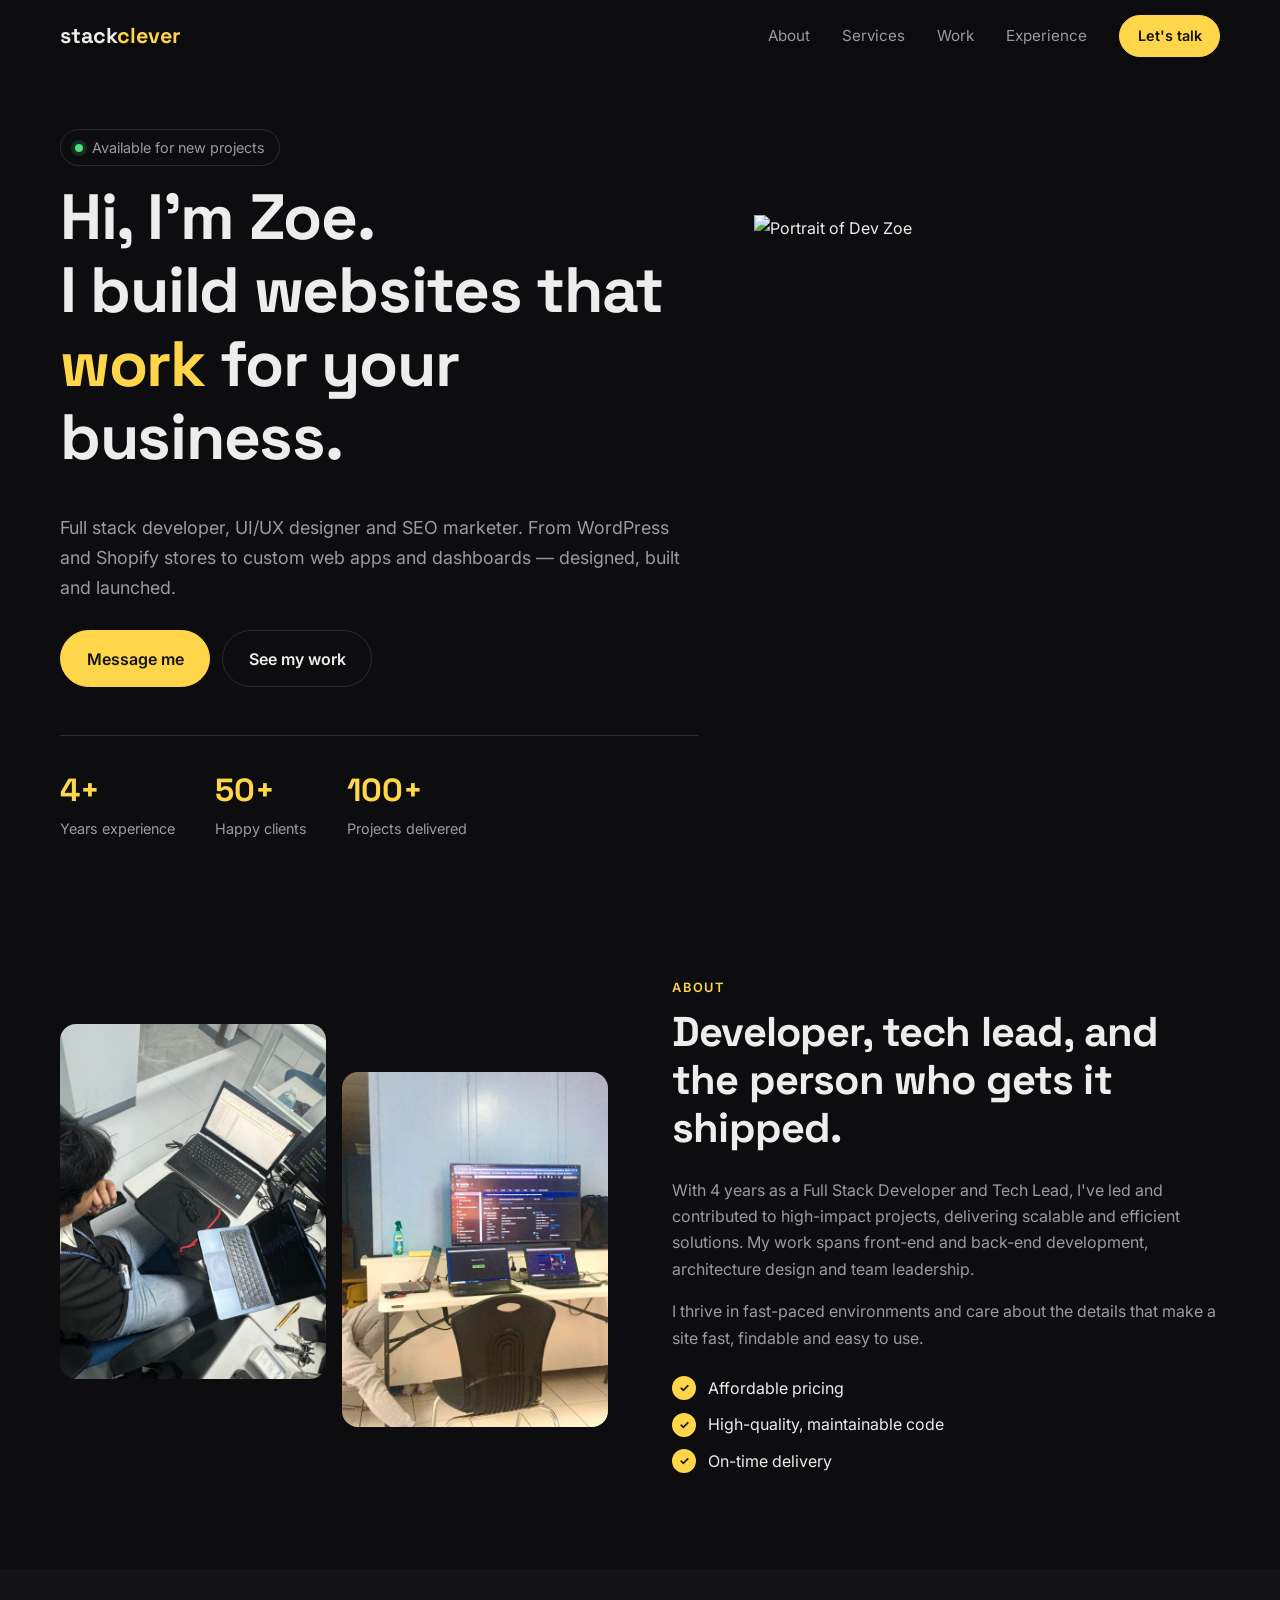
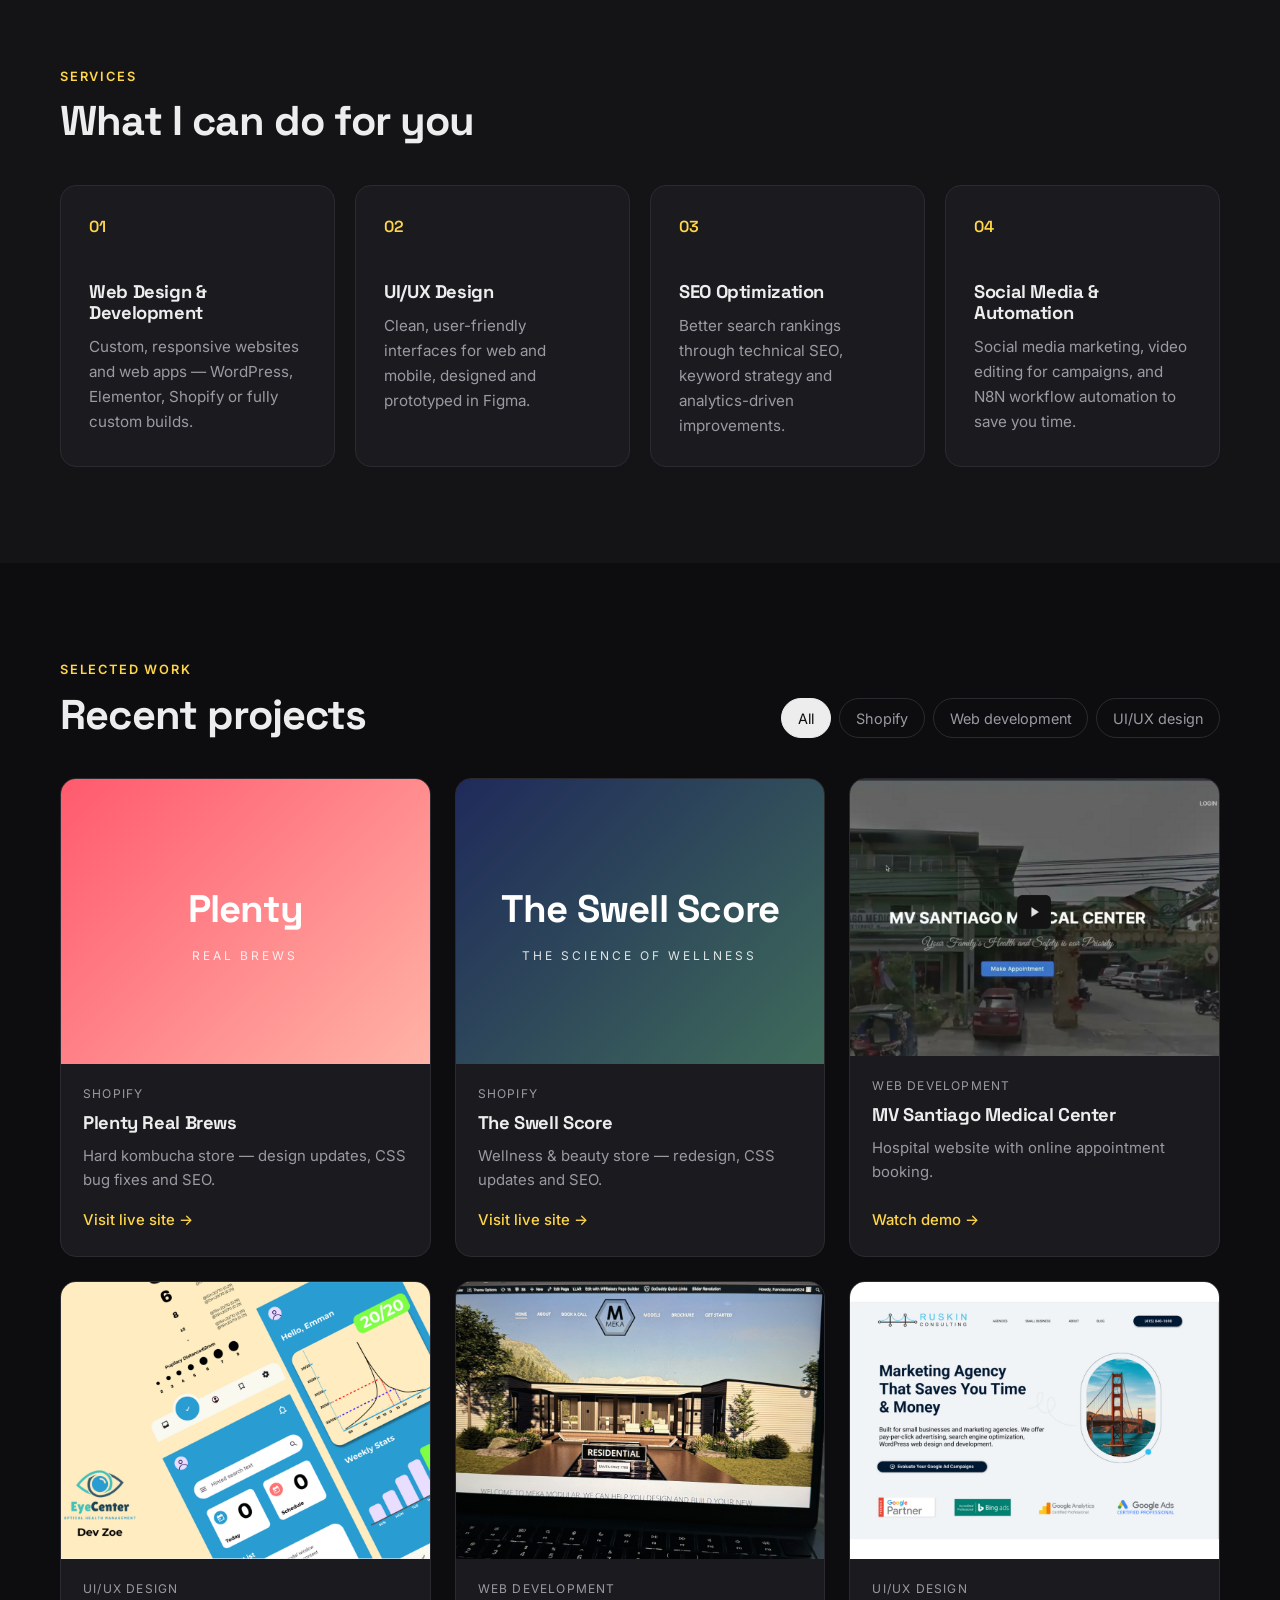
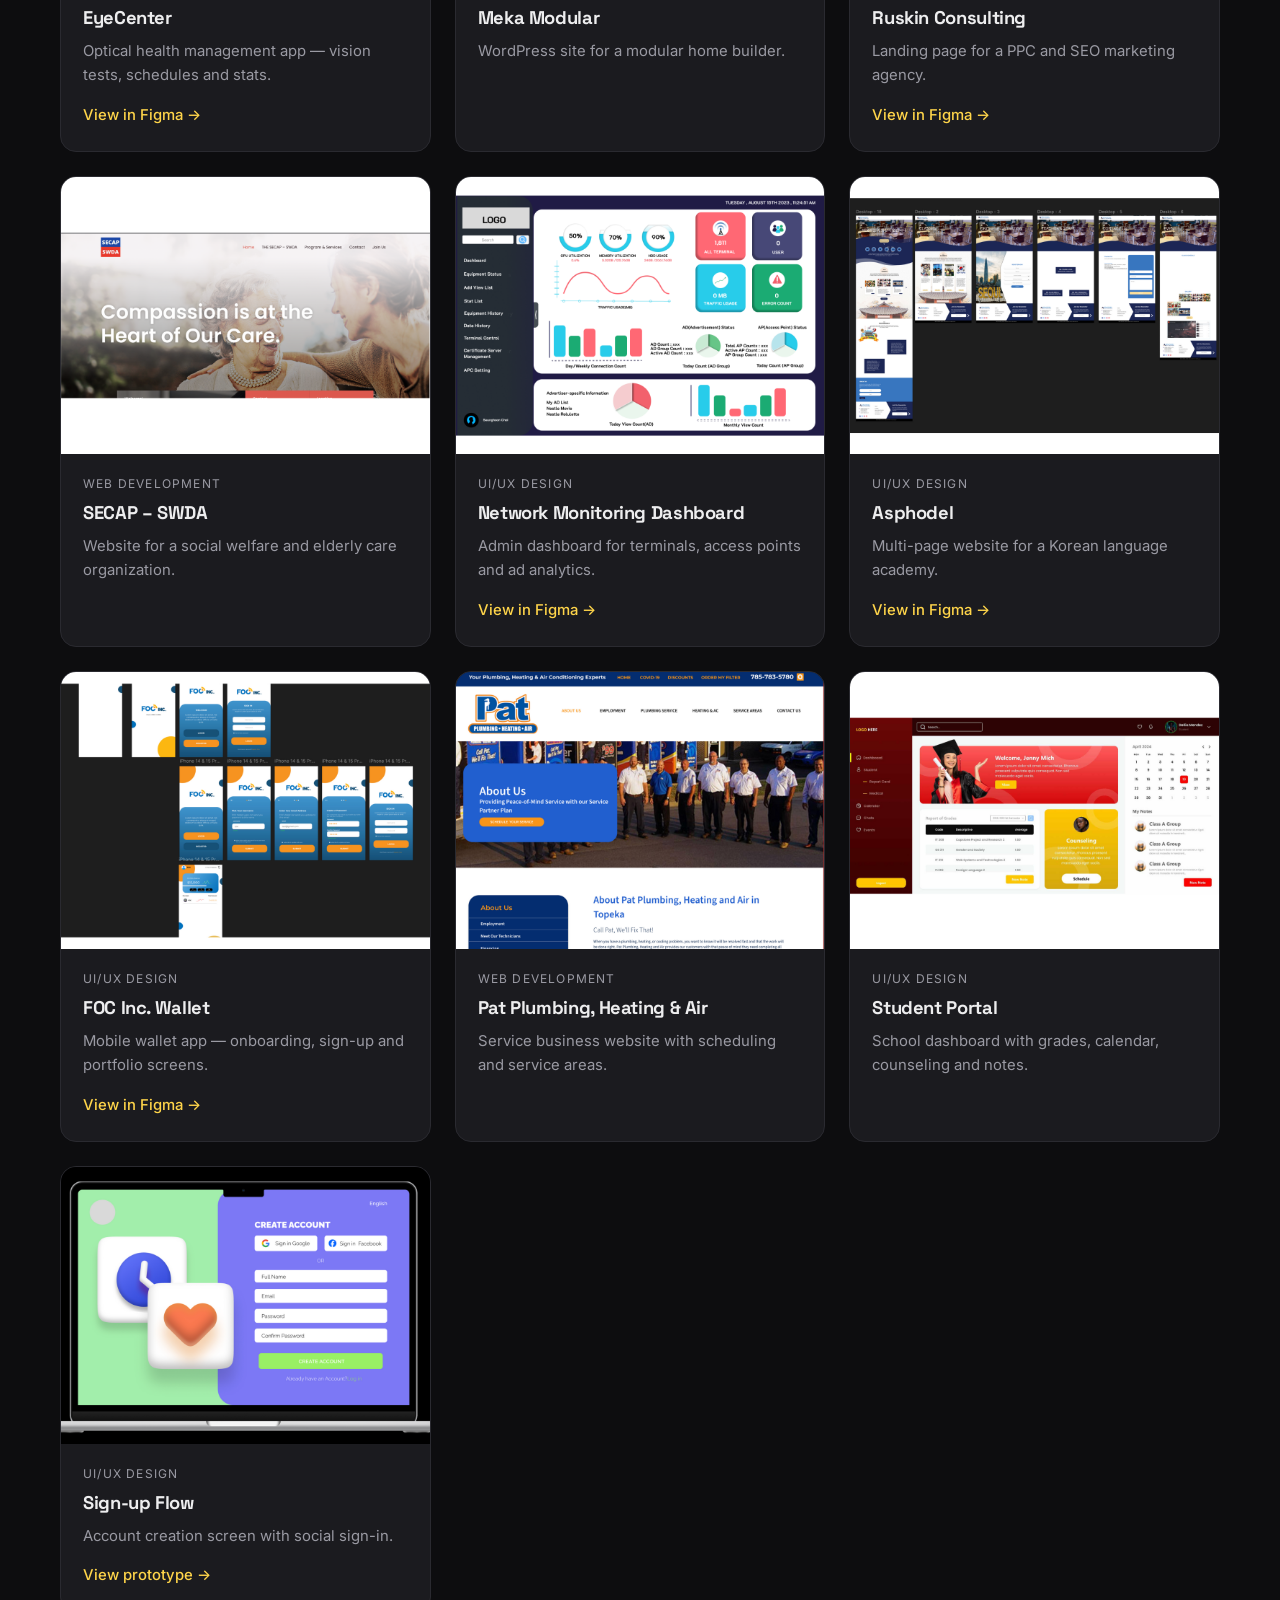
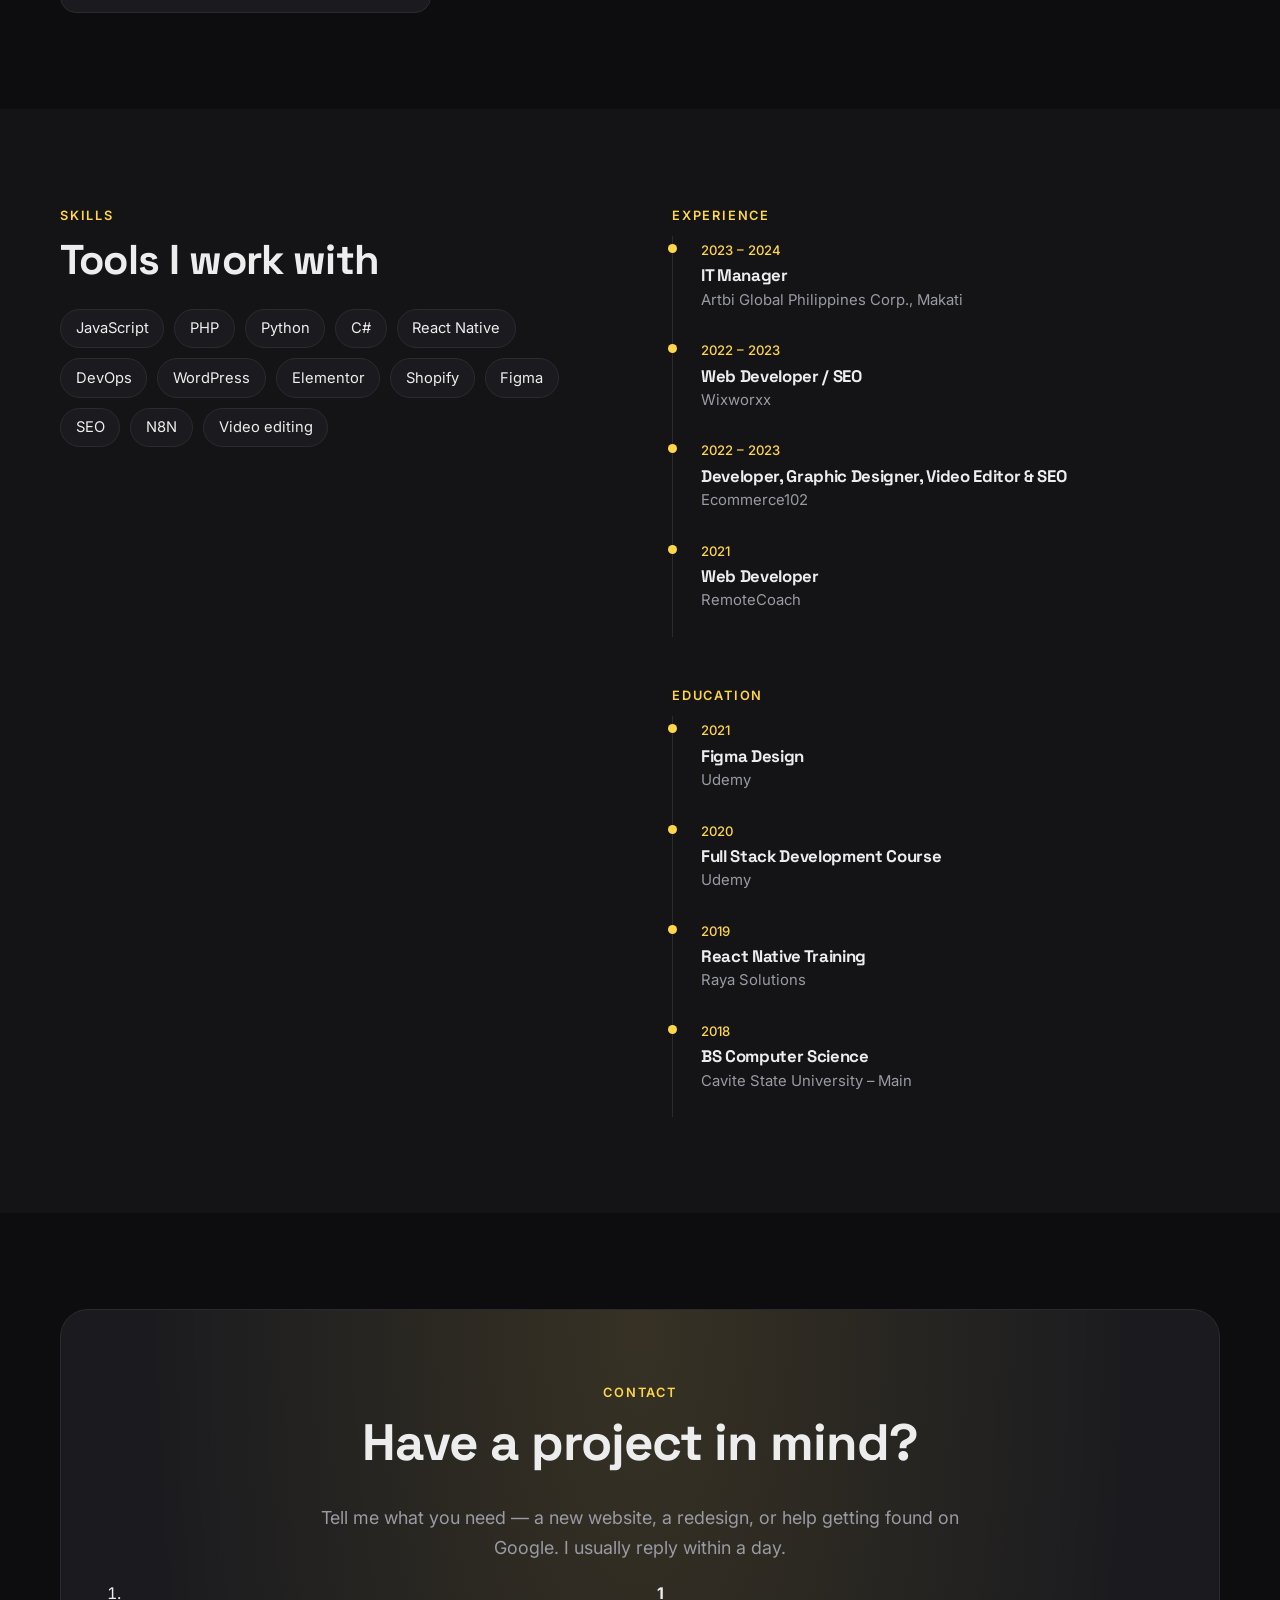
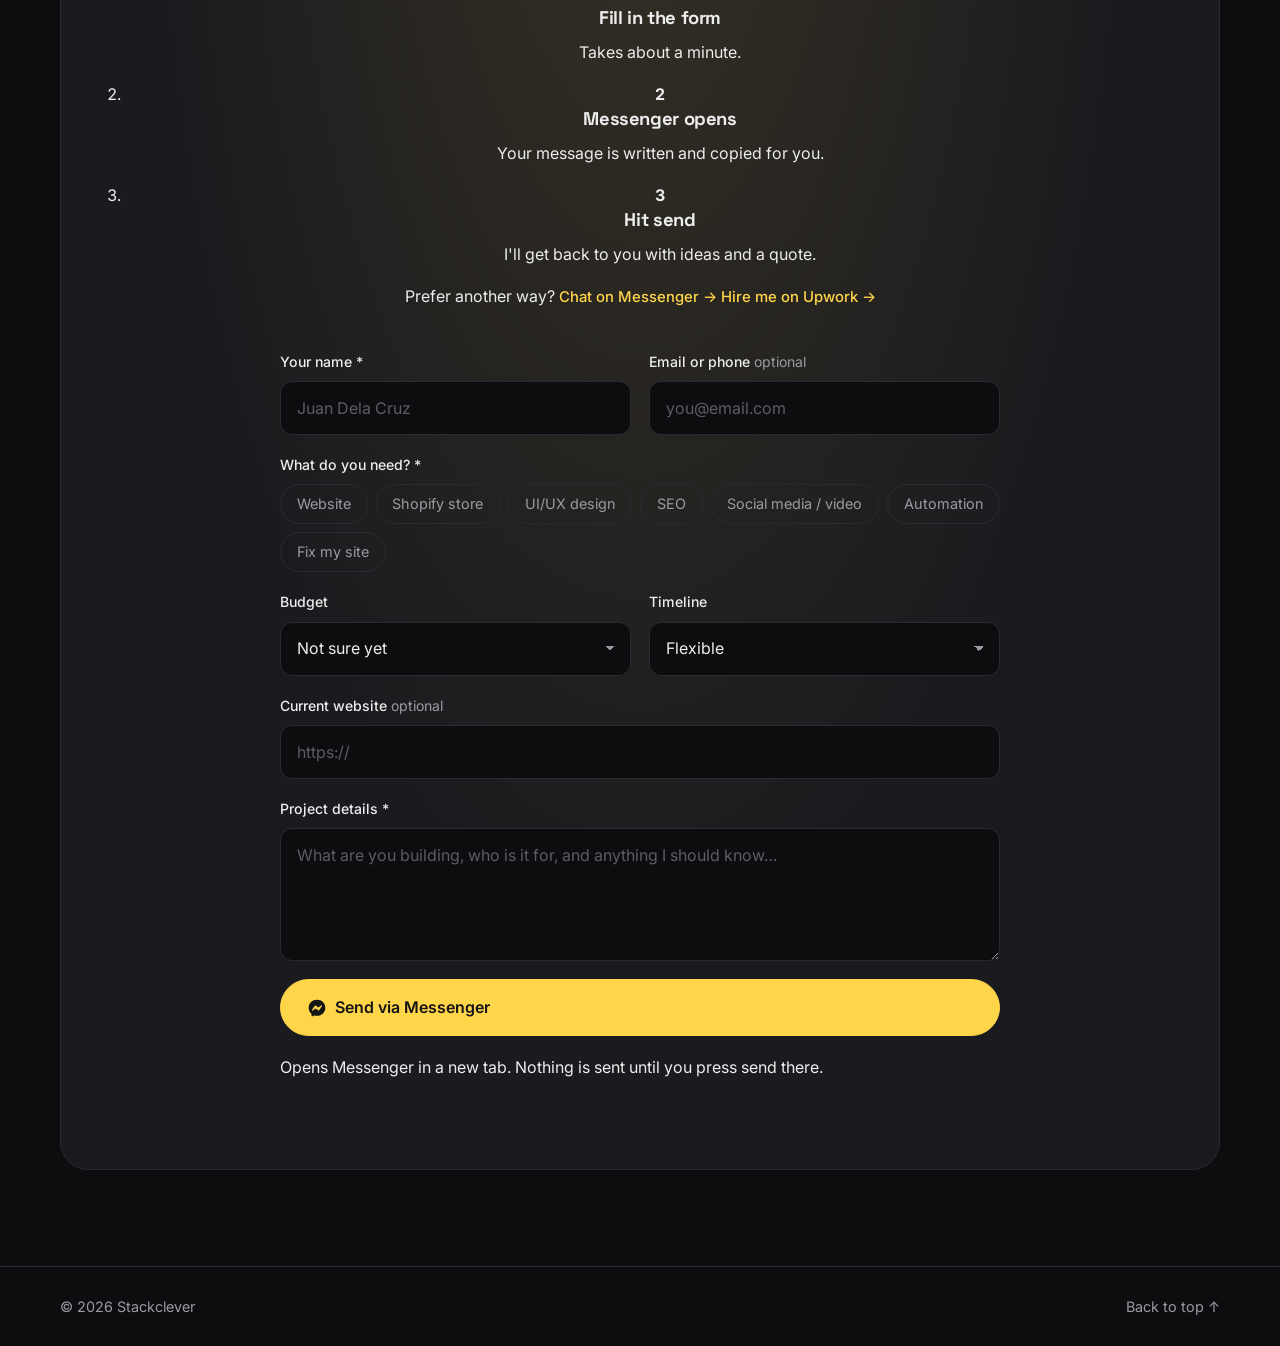
==== index.html @ c7d45c3b "up" ====
<!DOCTYPE html>
<html lang="en">
<head>
  <meta charset="utf-8">
  <meta name="viewport" content="width=device-width, initial-scale=1">
  <title>Stackclever — Dev Zoe, Full Stack Developer &amp; SEO</title>
  <meta name="description" content="Dev Zoe (Stackclever) — Full stack developer, WordPress & Shopify builder, UI/UX designer and SEO marketer based in Manila, Philippines.">
  <link rel="preconnect" href="https://fonts.googleapis.com">
  <link rel="preconnect" href="https://fonts.gstatic.com" crossorigin>
  <link href="https://fonts.googleapis.com/css2?family=Inter:wght@400;500;600&family=Space+Grotesk:wght@500;600;700&display=swap" rel="stylesheet">
  <link rel="stylesheet" href="css/style.css?v=3">
</head>
<body>

  <header class="nav" id="top">
    <div class="wrap nav__inner">
      <a href="#top" class="logo">stack<span>clever</span></a>
      <button class="nav__toggle" aria-label="Open menu" aria-expanded="false">
        <span></span><span></span>
      </button>
      <nav class="nav__links">
        <a href="#about">About</a>
        <a href="#services">Services</a>
        <a href="#work">Work</a>
        <a href="#experience">Experience</a>
        <a href="https://m.me/168737504976524" class="btn btn--sm">Let's talk</a>
      </nav>
    </div>
  </header>

  <main>
    <!-- Hero -->
    <section class="hero">
      <div class="wrap hero__grid">
        <div class="hero__text">
          <p class="eyebrow"><span class="dot"></span>Available for new projects</p>
          <h1>Hi, I'm Zoe.<br>I build websites that <em>work</em> for your business.</h1>
          <p class="lead">Full stack developer, UI/UX designer and SEO marketer. From WordPress and Shopify stores to custom web apps and dashboards — designed, built and launched.</p>
          <div class="hero__cta">
            <a href="https://m.me/168737504976524" class="btn">Message me</a>
            <a href="#work" class="btn btn--ghost">See my work</a>
          </div>
          <dl class="stats">
            <div><dt>4+</dt><dd>Years experience</dd></div>
            <div><dt>50+</dt><dd>Happy clients</dd></div>
            <div><dt>100+</dt><dd>Projects delivered</dd></div>
          </dl>
        </div>
        <div class="hero__img">
          <img src="img/profile.png" alt="Portrait of Dev Zoe" width="1703" height="2000">
        </div>
      </div>
    </section>

    <!-- About -->
    <section class="section" id="about">
      <div class="wrap about">
        <div class="about__photos">
          <img src="img/1.png" alt="Zoe working at a multi-monitor desk setup" loading="lazy">
          <img src="img/about-2.jpg" alt="Zoe managing cloud infrastructure on a large display" loading="lazy">
        </div>
        <div>
          <p class="kicker">About</p>
          <h2>Developer, tech lead, and the person who gets it shipped.</h2>
          <p>With 4 years as a Full Stack Developer and Tech Lead, I've led and contributed to high-impact projects, delivering scalable and efficient solutions. My work spans front-end and back-end development, architecture design and team leadership.</p>
          <p>I thrive in fast-paced environments and care about the details that make a site fast, findable and easy to use.</p>
          <ul class="checks">
            <li>Affordable pricing</li>
            <li>High-quality, maintainable code</li>
            <li>On-time delivery</li>
          </ul>
        </div>
      </div>
    </section>

    <!-- Services -->
    <section class="section section--alt" id="services">
      <div class="wrap">
        <p class="kicker">Services</p>
        <h2>What I can do for you</h2>
        <div class="cards">
          <article class="card">
            <span class="card__num">01</span>
            <h3>Web Design &amp; Development</h3>
            <p>Custom, responsive websites and web apps — WordPress, Elementor, Shopify or fully custom builds.</p>
          </article>
          <article class="card">
            <span class="card__num">02</span>
            <h3>UI/UX Design</h3>
            <p>Clean, user-friendly interfaces for web and mobile, designed and prototyped in Figma.</p>
          </article>
          <article class="card">
            <span class="card__num">03</span>
            <h3>SEO Optimization</h3>
            <p>Better search rankings through technical SEO, keyword strategy and analytics-driven improvements.</p>
          </article>
          <article class="card">
            <span class="card__num">04</span>
            <h3>Social Media &amp; Automation</h3>
            <p>Social media marketing, video editing for campaigns, and N8N workflow automation to save you time.</p>
          </article>
        </div>
      </div>
    </section>

    <!-- Work -->
    <section class="section" id="work">
      <div class="wrap">
        <div class="work__head">
          <div>
            <p class="kicker">Selected work</p>
            <h2>Recent projects</h2>
          </div>
          <div class="filters" role="tablist">
            <button class="filter is-active" data-filter="all">All</button>
            <button class="filter" data-filter="shopify">Shopify</button>
            <button class="filter" data-filter="web">Web development</button>
            <button class="filter" data-filter="design">UI/UX design</button>
          </div>
        </div>

        <div class="grid">
          <article class="project" data-cat="web shopify">
            <a class="project__img project__img--brand" href="https://plentyrealbrews.com/" target="_blank" rel="noopener" style="--b1:#ff5a6e;--b2:#ffb3a7">
              <span class="brand-name">Plenty</span><span class="brand-sub">Real Brews</span>
            </a>
            <div class="project__body">
              <span class="tag">Shopify</span>
              <h3>Plenty Real Brews</h3>
              <p>Hard kombucha store — design updates, CSS bug fixes and SEO.</p>
              <a href="https://plentyrealbrews.com/" target="_blank" rel="noopener" class="link">Visit live site →</a>
            </div>
          </article>

          <article class="project" data-cat="web shopify">
            <a class="project__img project__img--brand" href="https://theswellscore.com/" target="_blank" rel="noopener" style="--b1:#1f2a5a;--b2:#3f6b5a">
              <span class="brand-name">The Swell Score</span><span class="brand-sub">The science of wellness</span>
            </a>
            <div class="project__body">
              <span class="tag">Shopify</span>
              <h3>The Swell Score</h3>
              <p>Wellness &amp; beauty store — redesign, CSS updates and SEO.</p>
              <a href="https://theswellscore.com/" target="_blank" rel="noopener" class="link">Visit live site →</a>
            </div>
          </article>

          <article class="project" data-cat="web">
            <button class="project__img" data-full="img/4.png"><img src="img/4.png" alt="MV Santiago Medical Center website" loading="lazy"></button>
            <div class="project__body">
              <span class="tag">Web development</span>
              <h3>MV Santiago Medical Center</h3>
              <p>Hospital website with online appointment booking.</p>
              <a href="https://drive.google.com/file/d/1vnJQThaOUmRZvaTdO-5tz89unf8gMTom/view?usp=sharing" target="_blank" rel="noopener" class="link">Watch demo →</a>
            </div>
          </article>

          <article class="project" data-cat="design">
            <button class="project__img" data-full="img/2.png"><img src="img/2.png" alt="EyeCenter optical health app design" loading="lazy"></button>
            <div class="project__body">
              <span class="tag">UI/UX design</span>
              <h3>EyeCenter</h3>
              <p>Optical health management app — vision tests, schedules and stats.</p>
              <a href="https://www.figma.com/design/5bYnmYxXP16HL3QsRPipEW/Optical-Management?node-id=0-1&p=f&t=qf8nymWtF7m3hqcH-0" target="_blank" rel="noopener" class="link">View in Figma →</a>
            </div>
          </article>

          <article class="project" data-cat="web">
            <button class="project__img" data-full="img/about-1.jpg"><img src="img/about-1.jpg" alt="Meka Modular website" loading="lazy"></button>
            <div class="project__body">
              <span class="tag">Web development</span>
              <h3>Meka Modular</h3>
              <p>WordPress site for a modular home builder.</p>
            </div>
          </article>

          <article class="project" data-cat="design">
            <button class="project__img" data-full="img/12.png"><img src="img/12.png" alt="Ruskin Consulting website design" loading="lazy"></button>
            <div class="project__body">
              <span class="tag">UI/UX design</span>
              <h3>Ruskin Consulting</h3>
              <p>Landing page for a PPC and SEO marketing agency.</p>
              <a href="https://www.figma.com/design/iVUIRpsnyNFxEhbb3jOBq5/ruskinconsulting?m=auto&t=c8NKMM9dDw4x8No2-6" target="_blank" rel="noopener" class="link">View in Figma →</a>
            </div>
          </article>

          <article class="project" data-cat="web">
            <button class="project__img" data-full="img/6.png"><img src="img/6.png" alt="SECAP SWDA website" loading="lazy"></button>
            <div class="project__body">
              <span class="tag">Web development</span>
              <h3>SECAP – SWDA</h3>
              <p>Website for a social welfare and elderly care organization.</p>
            </div>
          </article>

          <article class="project" data-cat="design">
            <button class="project__img" data-full="img/9.png"><img src="img/9.png" alt="Network monitoring dashboard design" loading="lazy"></button>
            <div class="project__body">
              <span class="tag">UI/UX design</span>
              <h3>Network Monitoring Dashboard</h3>
              <p>Admin dashboard for terminals, access points and ad analytics.</p>
              <a href="https://www.figma.com/design/6JZCpiLUoapp93Vb6wpRlp/Dashboard?m=auto&t=c8NKMM9dDw4x8No2-6" target="_blank" rel="noopener" class="link">View in Figma →</a>
            </div>
          </article>

          <article class="project" data-cat="design">
            <button class="project__img" data-full="img/8.png"><img src="img/8.png" alt="Asphodel language academy website design" loading="lazy"></button>
            <div class="project__body">
              <span class="tag">UI/UX design</span>
              <h3>Asphodel</h3>
              <p>Multi-page website for a Korean language academy.</p>
              <a href="https://www.figma.com/design/eRbjD8x75o7I7DecJsZlEB/ASPHODEL?m=auto&t=c8NKMM9dDw4x8No2-6" target="_blank" rel="noopener" class="link">View in Figma →</a>
            </div>
          </article>

          <article class="project" data-cat="design">
            <button class="project__img" data-full="img/11.png"><img src="img/11.png" alt="FOC Inc wallet app design" loading="lazy"></button>
            <div class="project__body">
              <span class="tag">UI/UX design</span>
              <h3>FOC Inc. Wallet</h3>
              <p>Mobile wallet app — onboarding, sign-up and portfolio screens.</p>
              <a href="https://www.figma.com/design/aRDc6xG0dO5vXfOcQvw0yE/FOC-INC?m=auto&t=c8NKMM9dDw4x8No2-6" target="_blank" rel="noopener" class="link">View in Figma →</a>
            </div>
          </article>

          <article class="project" data-cat="web">
            <button class="project__img" data-full="img/13.png"><img src="img/13.png" alt="Pat Plumbing, Heating and Air website" loading="lazy"></button>
            <div class="project__body">
              <span class="tag">Web development</span>
              <h3>Pat Plumbing, Heating &amp; Air</h3>
              <p>Service business website with scheduling and service areas.</p>
            </div>
          </article>

          <article class="project" data-cat="design">
            <button class="project__img" data-full="img/7.png"><img src="img/7.png" alt="Student portal dashboard design" loading="lazy"></button>
            <div class="project__body">
              <span class="tag">UI/UX design</span>
              <h3>Student Portal</h3>
              <p>School dashboard with grades, calendar, counseling and notes.</p>
            </div>
          </article>

          <article class="project" data-cat="design">
            <button class="project__img" data-full="img/10.png"><img src="img/10.png" alt="Create account screen design" loading="lazy"></button>
            <div class="project__body">
              <span class="tag">UI/UX design</span>
              <h3>Sign-up Flow</h3>
              <p>Account creation screen with social sign-in.</p>
              <a href="https://www.figma.com/proto/OigQOxmWFI19nYK4iRGDXE?node-id=0-1&t=c8NKMM9dDw4x8No2-6" target="_blank" rel="noopener" class="link">View prototype →</a>
            </div>
          </article>
        </div>
      </div>
    </section>

    <!-- Experience -->
    <section class="section section--alt" id="experience">
      <div class="wrap exp">
        <div>
          <p class="kicker">Skills</p>
          <h2>Tools I work with</h2>
          <div class="chips">
            <span>JavaScript</span><span>PHP</span><span>Python</span><span>C#</span>
            <span>React Native</span><span>DevOps</span><span>WordPress</span><span>Elementor</span>
            <span>Shopify</span><span>Figma</span><span>SEO</span><span>N8N</span><span>Video editing</span>
          </div>
        </div>
        <div>
          <p class="kicker">Experience</p>
          <ol class="timeline">
            <li><span class="when">2023 – 2024</span><h3>IT Manager</h3><p>Artbi Global Philippines Corp., Makati</p></li>
            <li><span class="when">2022 – 2023</span><h3>Web Developer / SEO</h3><p>Wixworxx</p></li>
            <li><span class="when">2022 – 2023</span><h3>Developer, Graphic Designer, Video Editor &amp; SEO</h3><p>Ecommerce102</p></li>
            <li><span class="when">2021</span><h3>Web Developer</h3><p>RemoteCoach</p></li>
          </ol>
          <p class="kicker kicker--spaced">Education</p>
          <ol class="timeline">
            <li><span class="when">2021</span><h3>Figma Design</h3><p>Udemy</p></li>
            <li><span class="when">2020</span><h3>Full Stack Development Course</h3><p>Udemy</p></li>
            <li><span class="when">2019</span><h3>React Native Training</h3><p>Raya Solutions</p></li>
            <li><span class="when">2018</span><h3>BS Computer Science</h3><p>Cavite State University – Main</p></li>
          </ol>
        </div>
      </div>
    </section>

    <!-- Contact -->
    <section class="section contact" id="contact">
      <div class="wrap contact__box">
        <div class="contact__intro">
          <p class="kicker">Contact</p>
          <h2>Have a project in mind?</h2>
          <p class="lead">Tell me what you need — a new website, a redesign, or help getting found on Google. I usually reply within a day.</p>
          <ol class="steps">
            <li><b>1</b><div><h3>Fill in the form</h3><p>Takes about a minute.</p></div></li>
            <li><b>2</b><div><h3>Messenger opens</h3><p>Your message is written and copied for you.</p></div></li>
            <li><b>3</b><div><h3>Hit send</h3><p>I'll get back to you with ideas and a quote.</p></div></li>
          </ol>
          <div class="contact__alt">
            <span>Prefer another way?</span>
            <a href="https://m.me/168737504976524" target="_blank" rel="noopener" class="link">Chat on Messenger →</a>
            <a href="https://www.upwork.com/freelancers/emmanu2" target="_blank" rel="noopener" class="link">Hire me on Upwork →</a>
          </div>
        </div>

        <form class="inquiry" id="inquiry" novalidate>
          <div class="inquiry__row">
            <label class="field">
              <span>Your name *</span>
              <input type="text" name="name" required autocomplete="name" placeholder="Juan Dela Cruz">
            </label>
            <label class="field">
              <span>Email or phone <em>optional</em></span>
              <input type="text" name="contact" autocomplete="email" placeholder="you@email.com">
            </label>
          </div>

          <fieldset class="field">
            <legend>What do you need? *</legend>
            <div class="pills">
              <label><input type="checkbox" name="service" value="Website (WordPress / custom)"><span>Website</span></label>
              <label><input type="checkbox" name="service" value="Shopify store"><span>Shopify store</span></label>
              <label><input type="checkbox" name="service" value="UI/UX design"><span>UI/UX design</span></label>
              <label><input type="checkbox" name="service" value="SEO"><span>SEO</span></label>
              <label><input type="checkbox" name="service" value="Social media / video"><span>Social media / video</span></label>
              <label><input type="checkbox" name="service" value="N8N automation"><span>Automation</span></label>
              <label><input type="checkbox" name="service" value="Fix / update existing site"><span>Fix my site</span></label>
            </div>
          </fieldset>

          <div class="inquiry__row">
            <label class="field">
              <span>Budget</span>
              <select name="budget">
                <option value="">Not sure yet</option>
                <option>Under ₱10,000 / $200</option>
                <option>₱10,000–30,000 / $200–500</option>
                <option>₱30,000–60,000 / $500–1,000</option>
                <option>₱60,000+ / $1,000+</option>
              </select>
            </label>
            <label class="field">
              <span>Timeline</span>
              <select name="timeline">
                <option value="">Flexible</option>
                <option>ASAP (within a week)</option>
                <option>2–4 weeks</option>
                <option>1–2 months</option>
              </select>
            </label>
          </div>

          <label class="field">
            <span>Current website <em>optional</em></span>
            <input type="url" name="site" placeholder="https://">
          </label>

          <label class="field">
            <span>Project details *</span>
            <textarea name="details" rows="4" required placeholder="What are you building, who is it for, and anything I should know…"></textarea>
          </label>

          <p class="inquiry__error" id="inquiry-error" role="alert" hidden></p>

          <button type="submit" class="btn inquiry__submit">
            <svg width="20" height="20" viewBox="0 0 24 24" aria-hidden="true"><path fill="currentColor" d="M12 2C6.36 2 2 6.13 2 11.7c0 2.91 1.19 5.44 3.14 7.17.16.14.26.35.27.57l.05 1.78a.8.8 0 0 0 1.12.71l1.98-.87c.17-.08.36-.09.53-.04.91.25 1.88.38 2.91.38 5.64 0 10-4.13 10-9.7S17.64 2 12 2Zm6 7.46-2.94 4.66a1.5 1.5 0 0 1-2.17.4l-2.34-1.75a.6.6 0 0 0-.72 0l-3.16 2.4c-.42.32-.97-.18-.69-.63l2.94-4.66a1.5 1.5 0 0 1 2.17-.4l2.34 1.75a.6.6 0 0 0 .72 0l3.16-2.4c.42-.32.97.18.69.63Z"/></svg>
            Send via Messenger
          </button>
          <p class="inquiry__note">Opens Messenger in a new tab. Nothing is sent until you press send there.</p>

          <div class="inquiry__done" id="inquiry-done" hidden>
            <p><strong>Your message is copied.</strong> Messenger opened in a new tab. If the text isn't already there, paste it (Ctrl+V or long-press → Paste) and hit send.</p>
            <div class="hero__cta">
              <button type="button" class="btn btn--sm" id="inquiry-copy">Copy again</button>
              <a href="https://m.me/168737504976524" target="_blank" rel="noopener" class="btn btn--sm btn--ghost" id="inquiry-open">Open Messenger</a>
            </div>
          </div>
        </form>
      </div>
    </section>
  </main>

  <footer class="footer">
    <div class="wrap footer__inner">
      <span>&copy; <span id="year"></span> Stackclever</span>
      <a href="#top">Back to top ↑</a>
    </div>
  </footer>

  <dialog class="lightbox" id="lightbox">
    <button class="lightbox__close" aria-label="Close">&times;</button>
    <img src="" alt="">
  </dialog>

  <script src="js/main.js?v=3"></script>
</body>
</html>
---- css/style.css ----
:root {
  --bg: #0d0d0f;
  --bg-alt: #141417;
  --surface: #1b1b1f;
  --line: #2a2a30;
  --text: #ededee;
  --muted: #9a9aa3;
  --accent: #ffd54a;
  --accent-ink: #141414;
  --radius: 16px;
  --font: "Inter", system-ui, -apple-system, Segoe UI, Roboto, sans-serif;
  --display: "Space Grotesk", var(--font);
}

*, *::before, *::after { box-sizing: border-box; }
html { scroll-behavior: smooth; scroll-padding-top: 80px; }
body {
  margin: 0;
  background: var(--bg);
  color: var(--text);
  font: 16px/1.65 var(--font);
  -webkit-font-smoothing: antialiased;
}
img { max-width: 100%; display: block; }
a { color: inherit; text-decoration: none; }
h1, h2, h3 { font-family: var(--display); line-height: 1.15; margin: 0 0 .6em; letter-spacing: -.02em; }
h2 { font-size: clamp(1.8rem, 3.5vw, 2.6rem); }
h3 { font-size: 1.15rem; }
p { margin: 0 0 1em; }

.wrap { width: min(1160px, 100% - 32px); margin-inline: auto; }

/* Buttons */
.btn {
  display: inline-flex; align-items: center; gap: .5em;
  padding: .9em 1.6em; border-radius: 999px;
  background: var(--accent); color: var(--accent-ink);
  font-weight: 600; border: 1px solid var(--accent);
  transition: transform .2s, background .2s, color .2s;
}
.btn:hover { transform: translateY(-2px); }
.btn--ghost { background: transparent; color: var(--text); border-color: var(--line); }
.btn--ghost:hover { border-color: var(--accent); color: var(--accent); }
.btn--sm { padding: .55em 1.2em; font-size: .9rem; }

/* Nav */
.nav {
  position: sticky; top: 0; z-index: 50;
  background: rgba(13, 13, 15, .8);
  backdrop-filter: blur(12px);
  border-bottom: 1px solid transparent;
  transition: border-color .3s;
}
.nav.is-scrolled { border-color: var(--line); }
.nav__inner { display: flex; align-items: center; justify-content: space-between; height: 72px; }
.logo { font-family: var(--display); font-weight: 700; font-size: 1.35rem; }
.logo span { color: var(--accent); }
.nav__links { display: flex; align-items: center; gap: 2rem; }
.nav__links a:not(.btn) { color: var(--muted); font-size: .95rem; transition: color .2s; }
.nav__links a:not(.btn):hover { color: var(--text); }
.nav__toggle { display: none; background: none; border: 0; width: 40px; height: 40px; cursor: pointer; position: relative; }
.nav__toggle span { position: absolute; left: 9px; right: 9px; height: 2px; background: var(--text); transition: transform .3s; }
.nav__toggle span:first-child { top: 15px; }
.nav__toggle span:last-child { top: 23px; }
.nav.is-open .nav__toggle span:first-child { transform: translateY(4px) rotate(45deg); }
.nav.is-open .nav__toggle span:last-child { transform: translateY(-4px) rotate(-45deg); }

/* Hero */
.hero { padding: 56px 0 40px; overflow: hidden; }
.hero__grid { display: grid; grid-template-columns: 1.15fr .85fr; gap: 48px; align-items: center; }
.hero h1 { font-size: clamp(2.3rem, 5.2vw, 4rem); }
.hero h1 em { font-style: normal; color: var(--accent); }
.eyebrow { display: inline-flex; align-items: center; gap: .6em; color: var(--muted); font-size: .9rem; border: 1px solid var(--line); padding: .4em 1em; border-radius: 999px; }
.dot { width: 8px; height: 8px; border-radius: 50%; background: #4ade80; box-shadow: 0 0 0 4px rgba(74, 222, 128, .15); }
.lead { color: var(--muted); font-size: 1.12rem; max-width: 36em; }
.hero__cta { display: flex; flex-wrap: wrap; gap: 12px; margin: 28px 0 0; }
.hero__img img { width: 100%; height: auto; max-width: 460px; margin-inline: auto; }
.stats { display: flex; gap: 40px; margin: 48px 0 0; padding-top: 28px; border-top: 1px solid var(--line); }
.stats div { margin: 0; }
.stats dt { font-family: var(--display); font-size: 2rem; font-weight: 700; color: var(--accent); }
.stats dd { margin: 0; color: var(--muted); font-size: .9rem; }

/* Sections */
.section { padding: 96px 0; }
.section--alt { background: var(--bg-alt); }
.kicker { color: var(--accent); font-size: .8rem; font-weight: 600; text-transform: uppercase; letter-spacing: .14em; margin-bottom: .8em; }
.kicker--spaced { margin-top: 48px; }

/* About */
.about { display: grid; grid-template-columns: 1fr 1fr; gap: 64px; align-items: center; }
.about > div:last-child p:not(.kicker) { color: var(--muted); }
.about__photos { display: grid; grid-template-columns: 1fr 1fr; gap: 16px; }
.about__photos img { border-radius: var(--radius); aspect-ratio: 3/4; object-fit: cover; width: 100%; }
.about__photos img:last-child { margin-top: 48px; }
.checks { list-style: none; padding: 0; margin: 24px 0 0; display: grid; gap: 10px; }
.checks li { display: flex; align-items: center; gap: 12px; }
.checks li::before { content: "\2713"; display: grid; place-items: center; width: 24px; height: 24px; flex-shrink: 0; border-radius: 50%; background: var(--accent); color: var(--accent-ink); font-size: .75rem; font-weight: 700; }

/* Services */
.cards { display: grid; grid-template-columns: repeat(4, 1fr); gap: 20px; margin-top: 40px; }
.card { background: var(--surface); border: 1px solid var(--line); border-radius: var(--radius); padding: 28px; transition: border-color .3s, transform .3s; }
.card:hover { border-color: var(--accent); transform: translateY(-4px); }
.card__num { display: block; font-family: var(--display); color: var(--accent); font-weight: 600; margin-bottom: 40px; }
.card p { color: var(--muted); font-size: .95rem; margin: 0; }

/* Work */
.work__head { display: flex; justify-content: space-between; align-items: flex-end; gap: 24px; flex-wrap: wrap; margin-bottom: 40px; }
.work__head h2 { margin: 0; }
.filters { display: flex; flex-wrap: wrap; gap: 8px; }
.filter { font: inherit; font-size: .9rem; color: var(--muted); background: transparent; border: 1px solid var(--line); border-radius: 999px; padding: .5em 1.1em; cursor: pointer; transition: all .2s; }
.filter:hover { color: var(--text); }
.filter.is-active { background: var(--text); color: var(--bg); border-color: var(--text); }
.grid { display: grid; grid-template-columns: repeat(3, 1fr); gap: 24px; }
.project { background: var(--surface); border: 1px solid var(--line); border-radius: var(--radius); overflow: hidden; display: flex; flex-direction: column; }
.project[hidden] { display: none; }
.project__img { all: unset; cursor: zoom-in; display: block; aspect-ratio: 4/3; overflow: hidden; background: #000; }
.project__img img { width: 100%; height: 100%; object-fit: cover; transition: transform .5s; }
.project:hover .project__img img { transform: scale(1.05); }
.project__img--brand {
  cursor: pointer; display: flex; flex-direction: column; align-items: center; justify-content: center; gap: 6px;
  background: linear-gradient(135deg, var(--b1), var(--b2)); color: #fff; text-align: center; padding: 16px;
  transition: filter .4s;
}
.project:hover .project__img--brand { filter: brightness(1.12); }
.brand-name { font-family: var(--display); font-weight: 700; font-size: clamp(1.8rem, 3vw, 2.4rem); letter-spacing: -.02em; }
.brand-sub { font-size: .75rem; text-transform: uppercase; letter-spacing: .25em; opacity: .85; }
.project__img:focus-visible { outline: 2px solid var(--accent); outline-offset: -2px; }
.project__body { padding: 20px 22px 24px; display: flex; flex-direction: column; flex: 1; }
.project__body p { color: var(--muted); font-size: .93rem; }
.tag { font-size: .75rem; color: var(--muted); text-transform: uppercase; letter-spacing: .1em; margin-bottom: 8px; }
.link { margin-top: auto; color: var(--accent); font-weight: 500; font-size: .93rem; }
.link:hover { text-decoration: underline; }

/* Experience */
.exp { display: grid; grid-template-columns: 1fr 1fr; gap: 64px; }
.chips { display: flex; flex-wrap: wrap; gap: 10px; margin-top: 8px; }
.chips span { border: 1px solid var(--line); background: var(--surface); padding: .45em 1em; border-radius: 999px; font-size: .92rem; }
.timeline { list-style: none; margin: 0; padding: 0; border-left: 1px solid var(--line); }
.timeline li { position: relative; padding: 0 0 24px 28px; }
.timeline li::before { content: ""; position: absolute; left: -5px; top: 8px; width: 9px; height: 9px; border-radius: 50%; background: var(--accent); }
.timeline h3 { margin: 4px 0 2px; font-size: 1.05rem; }
.timeline p { color: var(--muted); margin: 0; font-size: .93rem; }
.when { font-size: .82rem; color: var(--accent); font-weight: 500; }

/* Contact */
.contact__box { text-align: center; border: 1px solid var(--line); border-radius: 28px; padding: 72px 24px; background: radial-gradient(ellipse at top, rgba(255, 213, 74, .12), transparent 60%), var(--surface); }
.contact__box h2 { font-size: clamp(2rem, 4.5vw, 3.2rem); }
.contact__box .lead { margin-inline: auto; }
.contact__box .hero__cta { justify-content: center; }

/* Inquiry form */
.inquiry { max-width: 720px; margin: 40px auto 0; text-align: left; display: grid; gap: 18px; }
.inquiry__row { display: grid; grid-template-columns: 1fr 1fr; gap: 18px; }
.field { display: grid; gap: 8px; margin: 0; padding: 0; border: 0; min-width: 0; }
.field > span, .field legend { font-size: .88rem; font-weight: 500; padding: 0; margin-bottom: 8px; }
.field > span { margin-bottom: 0; }
.field em { font-style: normal; color: var(--muted); font-weight: 400; }
.field input, .field select, .field textarea {
  font: inherit; color: var(--text); background: var(--bg);
  border: 1px solid var(--line); border-radius: 12px; padding: .8em 1em; width: 100%;
  transition: border-color .2s;
}
.field textarea { resize: vertical; min-height: 120px; }
.field select { appearance: none; background-image: linear-gradient(45deg, transparent 50%, var(--muted) 50%), linear-gradient(135deg, var(--muted) 50%, transparent 50%); background-position: calc(100% - 20px) 50%, calc(100% - 15px) 50%; background-size: 5px 5px; background-repeat: no-repeat; padding-right: 2.5em; }
.field input:focus, .field select:focus, .field textarea:focus { outline: none; border-color: var(--accent); }
.field ::placeholder { color: #5c5c64; }
.pills { display: flex; flex-wrap: wrap; gap: 8px; }
.pills label { cursor: pointer; }
.pills input { position: absolute; opacity: 0; pointer-events: none; }
.pills span { display: inline-block; border: 1px solid var(--line); border-radius: 999px; padding: .5em 1.1em; font-size: .9rem; color: var(--muted); transition: all .2s; }
.pills label:hover span { color: var(--text); }
.pills input:checked + span { background: var(--accent); border-color: var(--accent); color: var(--accent-ink); font-weight: 600; }
.pills input:focus-visible + span { outline: 2px solid var(--accent); outline-offset: 2px; }
.inquiry .hero__cta { justify-content: flex-start; margin-top: 4px; }
.inquiry button.btn { font: inherit; font-weight: 600; cursor: pointer; }
.inquiry__error { color: #ff8a8a; margin: 0; font-size: .93rem; }
.inquiry__done { border: 1px solid var(--accent); border-radius: 12px; padding: 18px 20px; background: rgba(255, 213, 74, .06); }
.inquiry__done p { margin: 0; color: var(--muted); }
.inquiry__done strong { color: var(--text); }
.inquiry__done .hero__cta { margin-top: 14px; }
@media (max-width: 560px) {
  .inquiry__row { grid-template-columns: 1fr; }
  .contact__box { padding: 48px 18px; }
}

/* Footer */
.footer { border-top: 1px solid var(--line); padding: 28px 0; color: var(--muted); font-size: .9rem; }
.footer__inner { display: flex; justify-content: space-between; gap: 16px; }
.footer a:hover { color: var(--accent); }

/* Lightbox */
.lightbox { border: 0; padding: 0; background: transparent; max-width: 92vw; max-height: 92vh; }
.lightbox::backdrop { background: rgba(0, 0, 0, .88); }
.lightbox img { max-width: 92vw; max-height: 88vh; border-radius: 12px; }
.lightbox__close { position: fixed; top: 16px; right: 20px; background: none; border: 0; color: #fff; font-size: 2.4rem; cursor: pointer; line-height: 1; }

/* Reveal on scroll */
.reveal { opacity: 0; transform: translateY(24px); transition: opacity .7s ease, transform .7s ease; }
.reveal.is-visible { opacity: 1; transform: none; }
@media (prefers-reduced-motion: reduce) {
  html { scroll-behavior: auto; }
  .reveal { opacity: 1; transform: none; transition: none; }
}

/* Responsive */
@media (max-width: 1000px) {
  .cards { grid-template-columns: repeat(2, 1fr); }
  .grid { grid-template-columns: repeat(2, 1fr); }
}
@media (max-width: 820px) {
  .nav__toggle { display: block; }
  .nav__links {
    position: absolute; top: 72px; left: 0; right: 0;
    flex-direction: column; align-items: flex-start; gap: 0;
    background: var(--bg); border-bottom: 1px solid var(--line);
    padding: 8px 16px 20px; display: none;
  }
  .nav.is-open .nav__links { display: flex; }
  .nav__links a:not(.btn) { padding: 12px 0; width: 100%; font-size: 1.05rem; }
  .nav__links .btn { margin-top: 12px; }
  .hero__grid, .about, .exp { grid-template-columns: 1fr; gap: 40px; }
  .hero__img { order: -1; }
  .hero__img img { max-width: 300px; }
  .stats { gap: 24px; }
  .section { padding: 72px 0; }
}
@media (max-width: 560px) {
  .cards, .grid { grid-template-columns: 1fr; }
  .stats dt { font-size: 1.6rem; }
  .footer__inner { flex-direction: column; }
}
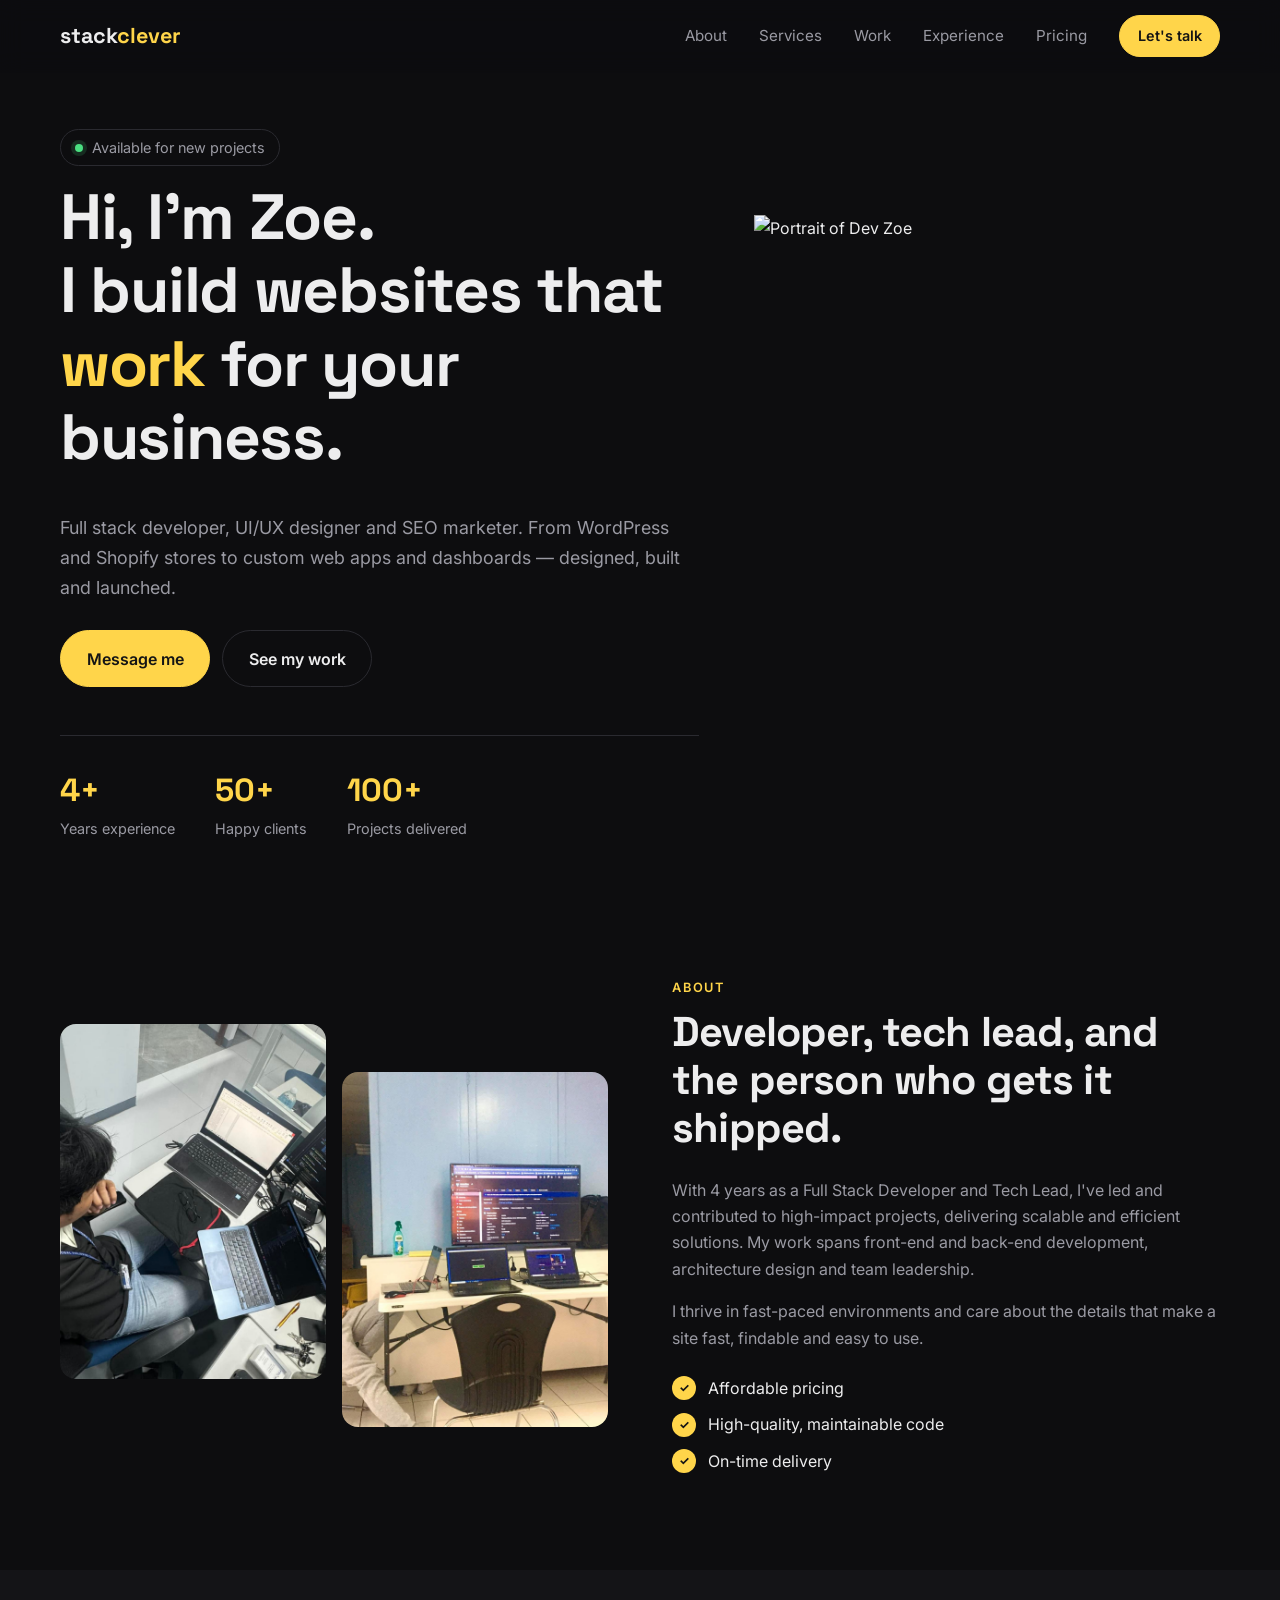
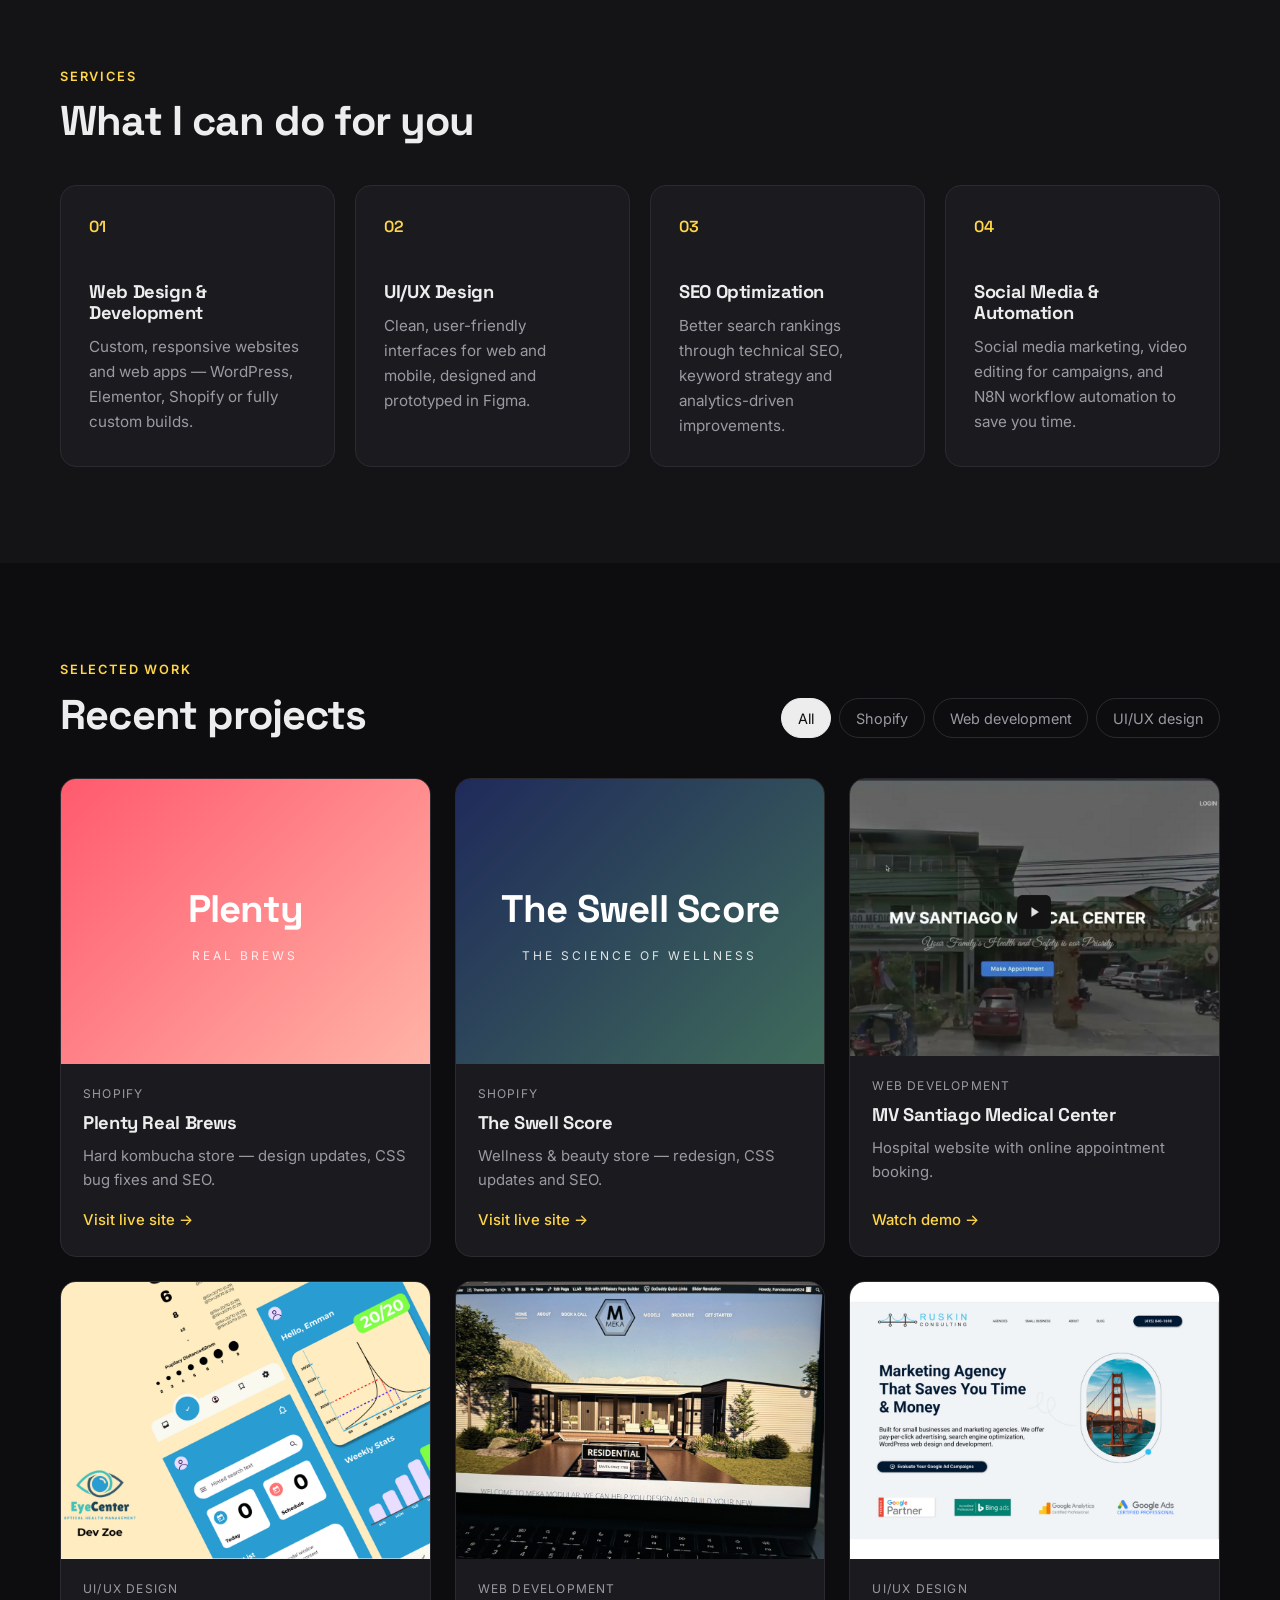
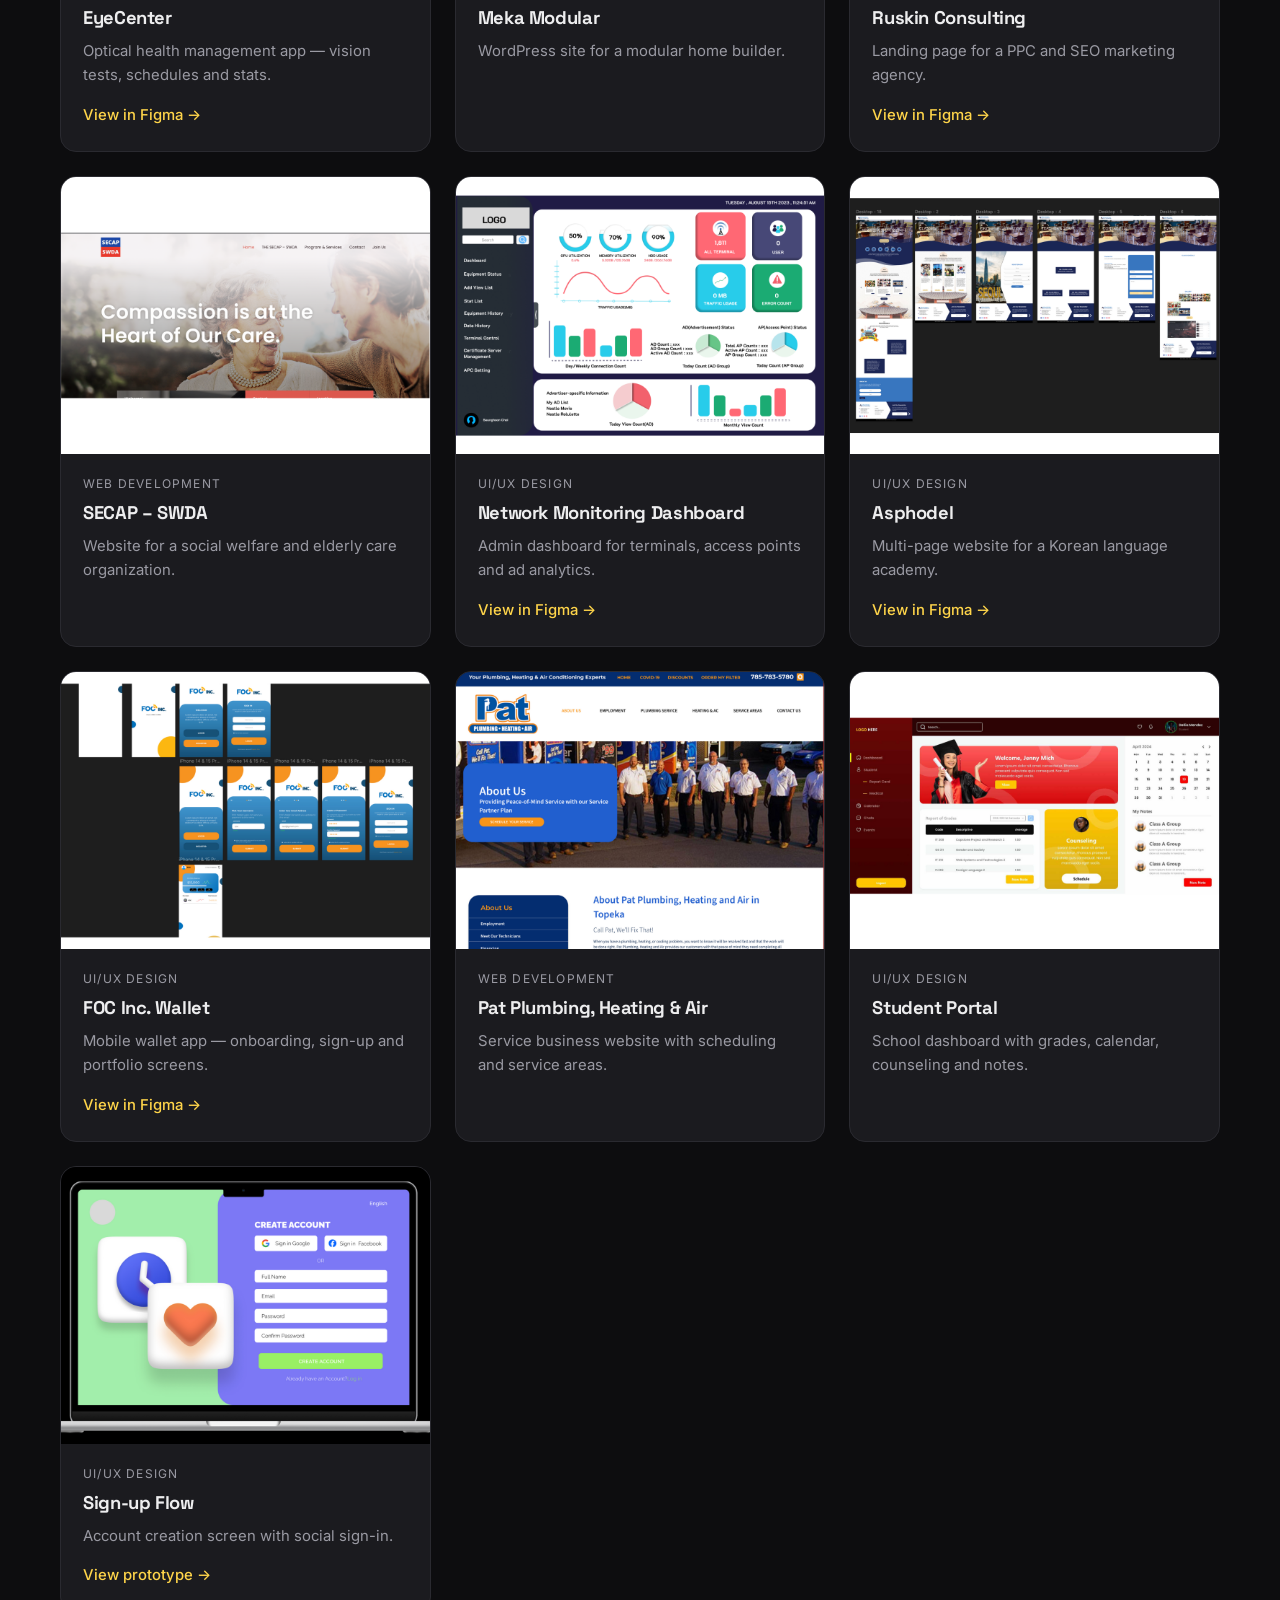
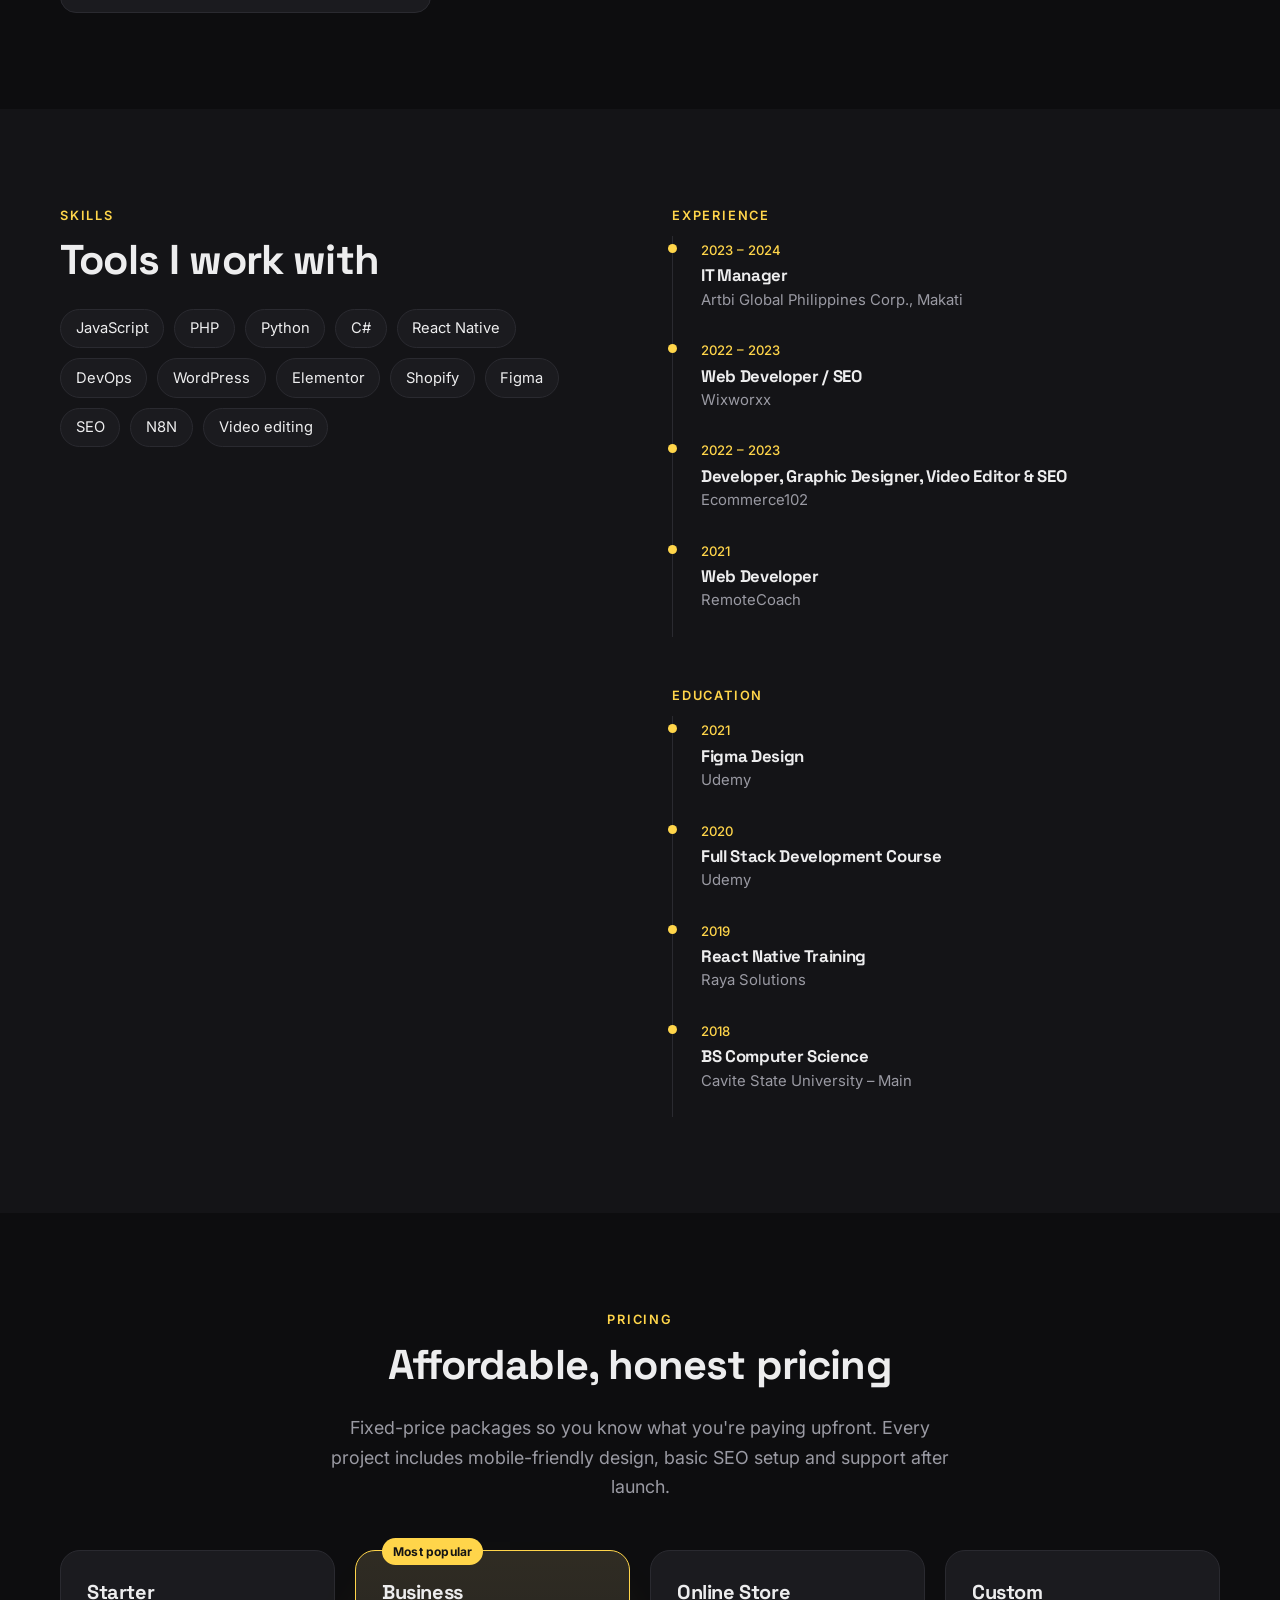
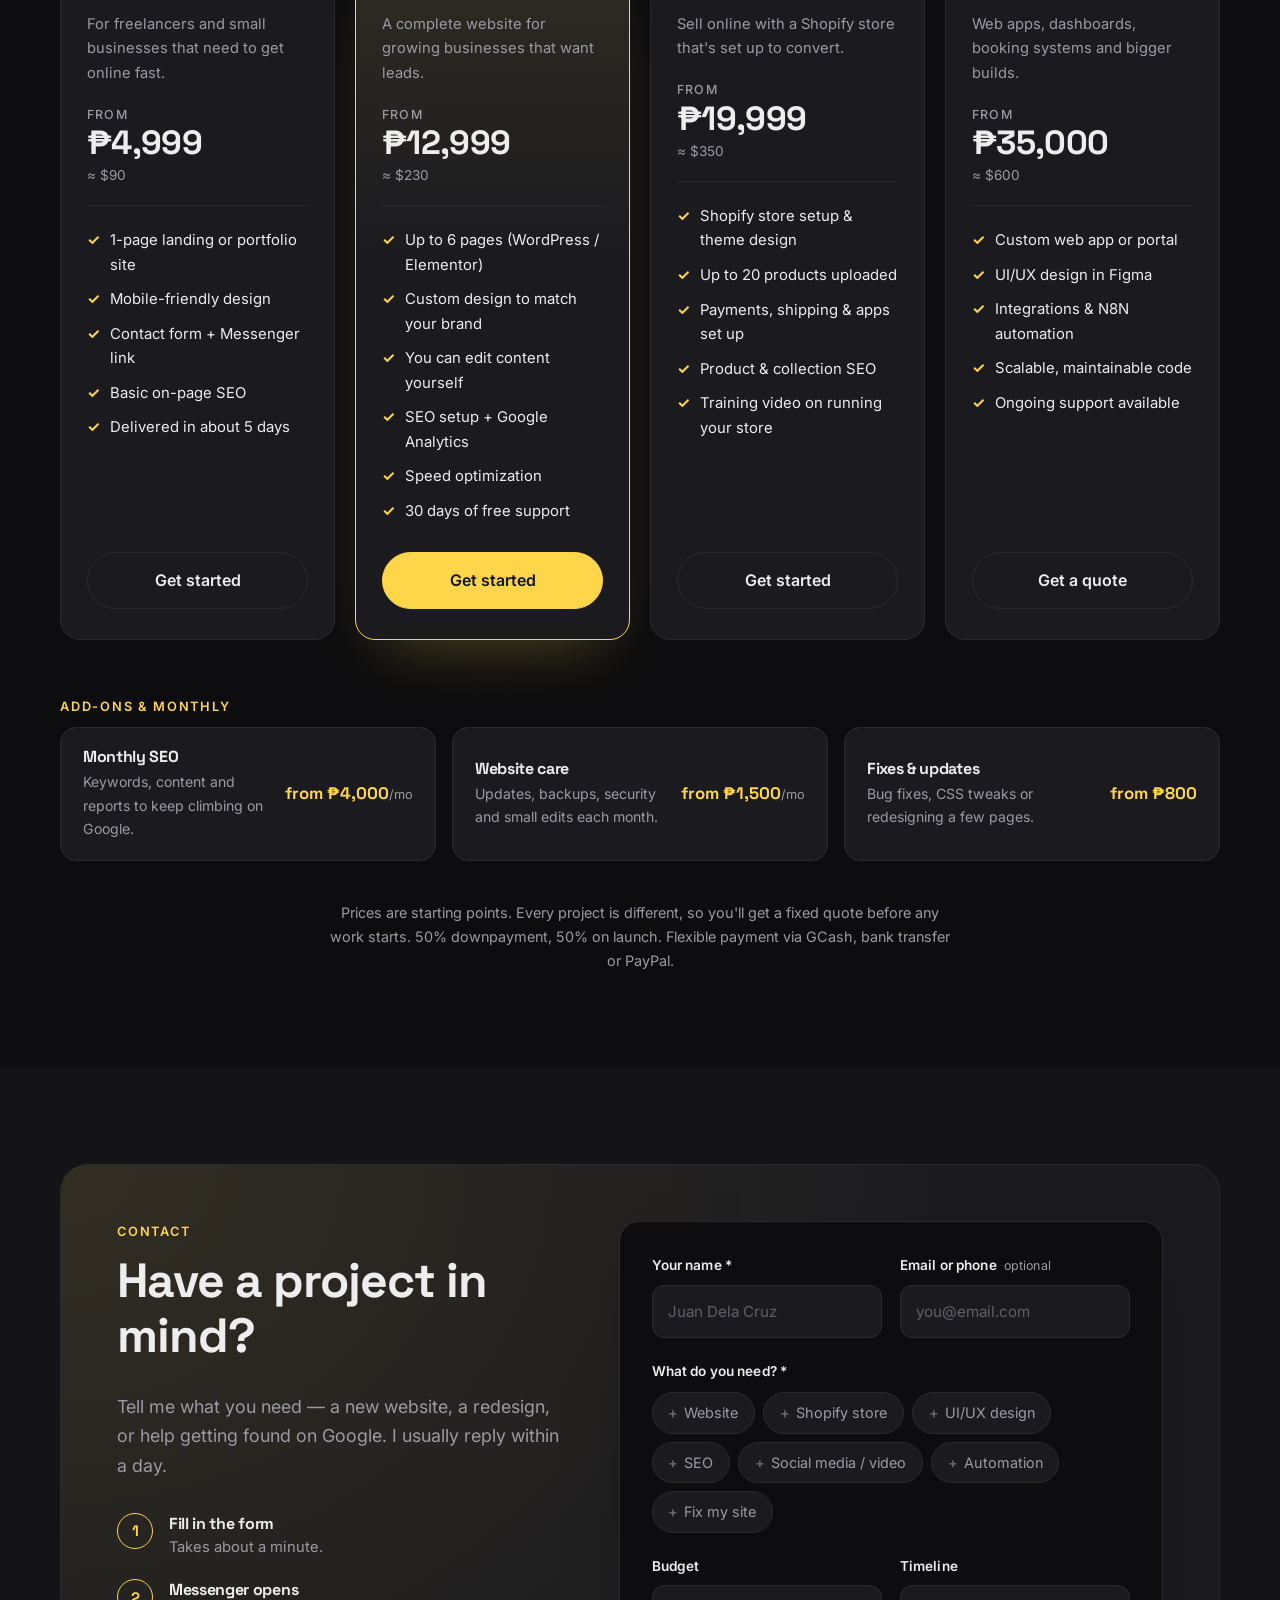
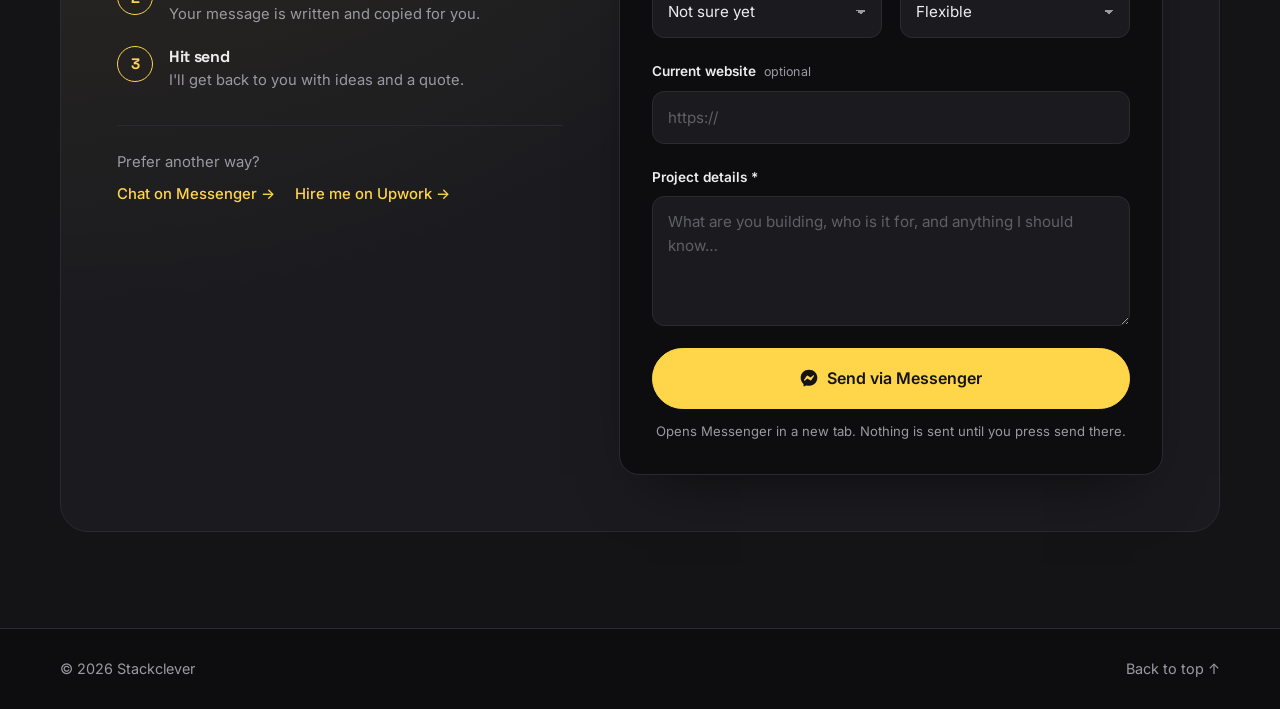
==== commit e828c5fb: "up" ====
--- a/index.html
+++ b/index.html
@@ -8,7 +8,7 @@
   <link rel="preconnect" href="https://fonts.googleapis.com">
   <link rel="preconnect" href="https://fonts.gstatic.com" crossorigin>
   <link href="https://fonts.googleapis.com/css2?family=Inter:wght@400;500;600&family=Space+Grotesk:wght@500;600;700&display=swap" rel="stylesheet">
-  <link rel="stylesheet" href="css/style.css?v=3">
+  <link rel="stylesheet" href="css/style.css?v=4">
 </head>
 <body>
 
@@ -23,6 +23,7 @@
         <a href="#services">Services</a>
         <a href="#work">Work</a>
         <a href="#experience">Experience</a>
+        <a href="#pricing">Pricing</a>
         <a href="https://m.me/168737504976524" class="btn btn--sm">Let's talk</a>
       </nav>
     </div>
@@ -284,8 +285,99 @@
       </div>
     </section>
 
+    <!-- Pricing -->
+    <section class="section" id="pricing">
+      <div class="wrap">
+        <div class="pricing__head">
+          <p class="kicker">Pricing</p>
+          <h2>Affordable, honest pricing</h2>
+          <p class="lead">Fixed-price packages so you know what you're paying upfront. Every project includes mobile-friendly design, basic SEO setup and support after launch.</p>
+        </div>
+
+        <div class="plans">
+          <article class="plan">
+            <h3>Starter</h3>
+            <p class="plan__desc">For freelancers and small businesses that need to get online fast.</p>
+            <p class="plan__price"><span class="plan__from">from</span> ₱4,999 <small>≈ $90</small></p>
+            <ul class="plan__list">
+              <li>1-page landing or portfolio site</li>
+              <li>Mobile-friendly design</li>
+              <li>Contact form + Messenger link</li>
+              <li>Basic on-page SEO</li>
+              <li>Delivered in about 5 days</li>
+            </ul>
+            <a href="#contact" class="btn btn--ghost plan__cta" data-plan="Starter" data-service="Website (WordPress / custom)" data-budget="Under ₱10,000 / $200">Get started</a>
+          </article>
+
+          <article class="plan plan--featured">
+            <span class="plan__badge">Most popular</span>
+            <h3>Business</h3>
+            <p class="plan__desc">A complete website for growing businesses that want leads.</p>
+            <p class="plan__price"><span class="plan__from">from</span> ₱12,999 <small>≈ $230</small></p>
+            <ul class="plan__list">
+              <li>Up to 6 pages (WordPress / Elementor)</li>
+              <li>Custom design to match your brand</li>
+              <li>You can edit content yourself</li>
+              <li>SEO setup + Google Analytics</li>
+              <li>Speed optimization</li>
+              <li>30 days of free support</li>
+            </ul>
+            <a href="#contact" class="btn plan__cta" data-plan="Business" data-service="Website (WordPress / custom)" data-budget="₱10,000–30,000 / $200–500">Get started</a>
+          </article>
+
+          <article class="plan">
+            <h3>Online Store</h3>
+            <p class="plan__desc">Sell online with a Shopify store that's set up to convert.</p>
+            <p class="plan__price"><span class="plan__from">from</span> ₱19,999 <small>≈ $350</small></p>
+            <ul class="plan__list">
+              <li>Shopify store setup &amp; theme design</li>
+              <li>Up to 20 products uploaded</li>
+              <li>Payments, shipping &amp; apps set up</li>
+              <li>Product &amp; collection SEO</li>
+              <li>Training video on running your store</li>
+            </ul>
+            <a href="#contact" class="btn btn--ghost plan__cta" data-plan="Online Store" data-service="Shopify store" data-budget="₱10,000–30,000 / $200–500">Get started</a>
+          </article>
+
+          <article class="plan">
+            <h3>Custom</h3>
+            <p class="plan__desc">Web apps, dashboards, booking systems and bigger builds.</p>
+            <p class="plan__price"><span class="plan__from">from</span> ₱35,000 <small>≈ $600</small></p>
+            <ul class="plan__list">
+              <li>Custom web app or portal</li>
+              <li>UI/UX design in Figma</li>
+              <li>Integrations &amp; N8N automation</li>
+              <li>Scalable, maintainable code</li>
+              <li>Ongoing support available</li>
+            </ul>
+            <a href="#contact" class="btn btn--ghost plan__cta" data-plan="Custom" data-service="Website (WordPress / custom)" data-budget="₱30,000–60,000 / $500–1,000">Get a quote</a>
+          </article>
+        </div>
+
+        <div class="addons">
+          <p class="kicker">Add-ons &amp; monthly</p>
+          <div class="addons__grid">
+            <a href="#contact" class="addon" data-plan="Monthly SEO" data-service="SEO">
+              <div><h3>Monthly SEO</h3><p>Keywords, content and reports to keep climbing on Google.</p></div>
+              <span>from ₱4,000<small>/mo</small></span>
+            </a>
+            <a href="#contact" class="addon" data-plan="Website care" data-service="Fix / update existing site">
+              <div><h3>Website care</h3><p>Updates, backups, security and small edits each month.</p></div>
+              <span>from ₱1,500<small>/mo</small></span>
+            </a>
+            <a href="#contact" class="addon" data-plan="Fix / update" data-service="Fix / update existing site">
+              <div><h3>Fixes &amp; updates</h3><p>Bug fixes, CSS tweaks or redesigning a few pages.</p></div>
+              <span>from ₱800</span>
+            </a>
+          </div>
+        </div>
+
+        <p class="pricing__note">Prices are starting points. Every project is different, so you'll get a fixed quote before any work starts. 50% downpayment, 50% on launch. Flexible payment via GCash, bank transfer or PayPal.</p>
+      </div>
+    </section>
+
     <!-- Contact -->
-    <section class="section contact" id="contact">
+    <section class="section section--alt contact" id="contact">
       <div class="wrap contact__box">
         <div class="contact__intro">
           <p class="kicker">Contact</p>
@@ -392,6 +484,6 @@
     <img src="" alt="">
   </dialog>
 
-  <script src="js/main.js?v=3"></script>
+  <script src="js/main.js?v=4"></script>
 </body>
 </html>
--- a/css/style.css
+++ b/css/style.css
@@ -143,44 +143,138 @@
 .when { font-size: .82rem; color: var(--accent); font-weight: 500; }
 
 /* Contact */
-.contact__box { text-align: center; border: 1px solid var(--line); border-radius: 28px; padding: 72px 24px; background: radial-gradient(ellipse at top, rgba(255, 213, 74, .12), transparent 60%), var(--surface); }
-.contact__box h2 { font-size: clamp(2rem, 4.5vw, 3.2rem); }
-.contact__box .lead { margin-inline: auto; }
-.contact__box .hero__cta { justify-content: center; }
+.contact__box {
+  display: grid; grid-template-columns: .9fr 1.1fr; gap: 56px; align-items: start;
+  border: 1px solid var(--line); border-radius: 28px; padding: 56px;
+  background: radial-gradient(ellipse at top left, rgba(255, 213, 74, .10), transparent 55%), var(--surface);
+}
+.contact__intro { position: sticky; top: 104px; }
+.contact__intro h2 { font-size: clamp(2rem, 4vw, 3rem); }
+.steps { list-style: none; padding: 0; margin: 32px 0; display: grid; gap: 20px; }
+.steps li { display: flex; gap: 16px; align-items: flex-start; }
+.steps b {
+  flex-shrink: 0; display: grid; place-items: center; width: 36px; height: 36px; border-radius: 50%;
+  border: 1px solid var(--accent); color: var(--accent); font-family: var(--display); font-size: .95rem;
+}
+.steps h3 { font-size: 1rem; margin: 2px 0 2px; }
+.steps p { color: var(--muted); font-size: .92rem; margin: 0; }
+.contact__alt { display: flex; flex-wrap: wrap; gap: 8px 20px; padding-top: 24px; border-top: 1px solid var(--line); font-size: .93rem; }
+.contact__alt span { color: var(--muted); width: 100%; }
 
 /* Inquiry form */
-.inquiry { max-width: 720px; margin: 40px auto 0; text-align: left; display: grid; gap: 18px; }
+.inquiry {
+  display: grid; gap: 22px; text-align: left;
+  background: var(--bg); border: 1px solid var(--line); border-radius: 20px; padding: 32px;
+  box-shadow: 0 30px 60px -30px rgba(0, 0, 0, .6);
+}
 .inquiry__row { display: grid; grid-template-columns: 1fr 1fr; gap: 18px; }
-.field { display: grid; gap: 8px; margin: 0; padding: 0; border: 0; min-width: 0; }
-.field > span, .field legend { font-size: .88rem; font-weight: 500; padding: 0; margin-bottom: 8px; }
-.field > span { margin-bottom: 0; }
-.field em { font-style: normal; color: var(--muted); font-weight: 400; }
+.field { display: flex; flex-direction: column; gap: 8px; margin: 0; padding: 0; border: 0; min-width: 0; }
+.field > span, .field legend { font-size: .85rem; font-weight: 600; letter-spacing: .01em; padding: 0; }
+.field legend { margin-bottom: 10px; }
+.field em { font-style: normal; font-weight: 400; color: var(--muted); font-size: .78rem; margin-left: 4px; }
 .field input, .field select, .field textarea {
-  font: inherit; color: var(--text); background: var(--bg);
-  border: 1px solid var(--line); border-radius: 12px; padding: .8em 1em; width: 100%;
-  transition: border-color .2s;
-}
-.field textarea { resize: vertical; min-height: 120px; }
-.field select { appearance: none; background-image: linear-gradient(45deg, transparent 50%, var(--muted) 50%), linear-gradient(135deg, var(--muted) 50%, transparent 50%); background-position: calc(100% - 20px) 50%, calc(100% - 15px) 50%; background-size: 5px 5px; background-repeat: no-repeat; padding-right: 2.5em; }
-.field input:focus, .field select:focus, .field textarea:focus { outline: none; border-color: var(--accent); }
-.field ::placeholder { color: #5c5c64; }
+  font: inherit; font-size: .95rem; color: var(--text); background: var(--surface);
+  border: 1px solid var(--line); border-radius: 12px; padding: .85em 1em; width: 100%;
+  transition: border-color .2s, box-shadow .2s, background .2s;
+}
+.field input:hover, .field select:hover, .field textarea:hover { border-color: #3a3a42; }
+.field input:focus, .field select:focus, .field textarea:focus {
+  outline: none; border-color: var(--accent); background: #202025;
+  box-shadow: 0 0 0 4px rgba(255, 213, 74, .12);
+}
+.field textarea { resize: vertical; min-height: 130px; line-height: 1.55; }
+.field select {
+  appearance: none; -webkit-appearance: none; cursor: pointer; padding-right: 2.6em;
+  background-image: linear-gradient(45deg, transparent 50%, var(--muted) 50%), linear-gradient(135deg, var(--muted) 50%, transparent 50%);
+  background-position: calc(100% - 20px) 52%, calc(100% - 15px) 52%;
+  background-size: 5px 5px; background-repeat: no-repeat;
+}
+.field select option { background: var(--surface); color: var(--text); }
+.field ::placeholder { color: #5f5f68; }
 .pills { display: flex; flex-wrap: wrap; gap: 8px; }
-.pills label { cursor: pointer; }
-.pills input { position: absolute; opacity: 0; pointer-events: none; }
-.pills span { display: inline-block; border: 1px solid var(--line); border-radius: 999px; padding: .5em 1.1em; font-size: .9rem; color: var(--muted); transition: all .2s; }
-.pills label:hover span { color: var(--text); }
+.pills label { cursor: pointer; position: relative; }
+.pills input { position: absolute; opacity: 0; width: 1px; height: 1px; }
+.pills span {
+  display: inline-flex; align-items: center; gap: 6px;
+  border: 1px solid var(--line); background: var(--surface); border-radius: 999px;
+  padding: .55em 1.1em; font-size: .9rem; color: var(--muted); transition: all .2s;
+}
+.pills span::before { content: "+"; font-weight: 600; opacity: .6; }
+.pills label:hover span { color: var(--text); border-color: #3a3a42; }
 .pills input:checked + span { background: var(--accent); border-color: var(--accent); color: var(--accent-ink); font-weight: 600; }
+.pills input:checked + span::before { content: "\2713"; opacity: 1; }
 .pills input:focus-visible + span { outline: 2px solid var(--accent); outline-offset: 2px; }
-.inquiry .hero__cta { justify-content: flex-start; margin-top: 4px; }
-.inquiry button.btn { font: inherit; font-weight: 600; cursor: pointer; }
-.inquiry__error { color: #ff8a8a; margin: 0; font-size: .93rem; }
-.inquiry__done { border: 1px solid var(--accent); border-radius: 12px; padding: 18px 20px; background: rgba(255, 213, 74, .06); }
-.inquiry__done p { margin: 0; color: var(--muted); }
+.inquiry__submit { font: inherit; font-weight: 600; font-size: 1rem; cursor: pointer; justify-content: center; width: 100%; padding: 1em 1.6em; }
+.inquiry__submit:hover { box-shadow: 0 12px 30px -10px rgba(255, 213, 74, .5); }
+.inquiry__note { margin: -10px 0 0; text-align: center; color: var(--muted); font-size: .82rem; }
+.inquiry__error { color: #ff8a8a; margin: 0; font-size: .93rem; background: rgba(255, 99, 99, .08); border: 1px solid rgba(255, 99, 99, .3); border-radius: 10px; padding: 10px 14px; }
+.inquiry__done { border: 1px solid var(--accent); border-radius: 14px; padding: 18px 20px; background: rgba(255, 213, 74, .06); }
+.inquiry__done p { margin: 0; color: var(--muted); font-size: .93rem; }
 .inquiry__done strong { color: var(--text); }
 .inquiry__done .hero__cta { margin-top: 14px; }
+.inquiry__done button.btn { font: inherit; font-weight: 600; font-size: .9rem; cursor: pointer; }
+@media (max-width: 960px) {
+  .contact__box { grid-template-columns: 1fr; gap: 36px; padding: 40px 28px; }
+  .contact__intro { position: static; }
+}
 @media (max-width: 560px) {
   .inquiry__row { grid-template-columns: 1fr; }
-  .contact__box { padding: 48px 18px; }
+  .contact__box { padding: 28px 16px; border-radius: 22px; }
+  .inquiry { padding: 22px 18px; }
+}
+
+/* Pricing */
+.pricing__head { text-align: center; max-width: 640px; margin: 0 auto 48px; }
+.pricing__head .lead { margin-inline: auto; }
+.plans { display: grid; grid-template-columns: repeat(4, 1fr); gap: 20px; align-items: stretch; }
+.plan {
+  position: relative; display: flex; flex-direction: column;
+  background: var(--surface); border: 1px solid var(--line); border-radius: 20px; padding: 30px 26px;
+  transition: border-color .3s, transform .3s;
+}
+.plan:hover { border-color: #3a3a42; transform: translateY(-4px); }
+.plan--featured {
+  border-color: var(--accent);
+  background: linear-gradient(180deg, rgba(255, 213, 74, .09), transparent 45%), var(--surface);
+  box-shadow: 0 30px 60px -30px rgba(255, 213, 74, .3);
+}
+.plan--featured:hover { border-color: var(--accent); }
+.plan__badge {
+  position: absolute; top: -13px; left: 26px;
+  background: var(--accent); color: var(--accent-ink); font-size: .75rem; font-weight: 700;
+  padding: .3em .9em; border-radius: 999px; letter-spacing: .02em;
+}
+.plan h3 { font-size: 1.25rem; margin-bottom: .4em; }
+.plan__desc { color: var(--muted); font-size: .92rem; min-height: 3.2em; }
+.plan__price { font-family: var(--display); font-size: 2.1rem; font-weight: 700; letter-spacing: -.02em; line-height: 1.1; margin: 8px 0 22px; padding-bottom: 22px; border-bottom: 1px solid var(--line); }
+.plan__price small { display: block; font-family: var(--font); font-size: .85rem; font-weight: 400; color: var(--muted); letter-spacing: 0; margin-top: 6px; }
+.plan__from { display: block; font-family: var(--font); font-size: .78rem; font-weight: 500; color: var(--muted); text-transform: uppercase; letter-spacing: .1em; margin-bottom: 4px; }
+.plan__list { list-style: none; padding: 0; margin: 0 0 28px; display: grid; gap: 10px; font-size: .93rem; }
+.plan__list li { display: flex; gap: 10px; align-items: flex-start; }
+.plan__list li::before { content: "\2713"; color: var(--accent); font-weight: 700; flex-shrink: 0; }
+.plan__cta { margin-top: auto; justify-content: center; }
+
+.addons { margin-top: 56px; }
+.addons__grid { display: grid; grid-template-columns: repeat(3, 1fr); gap: 16px; }
+.addon {
+  display: flex; justify-content: space-between; align-items: center; gap: 16px;
+  background: var(--surface); border: 1px solid var(--line); border-radius: 16px; padding: 20px 22px;
+  transition: border-color .3s;
+}
+.addon:hover { border-color: var(--accent); }
+.addon h3 { font-size: 1rem; margin-bottom: 4px; }
+.addon p { color: var(--muted); font-size: .88rem; margin: 0; }
+.addon > span { font-family: var(--display); font-weight: 700; color: var(--accent); white-space: nowrap; font-size: 1.05rem; }
+.addon small { color: var(--muted); font-family: var(--font); font-weight: 400; font-size: .8rem; }
+.pricing__note { text-align: center; color: var(--muted); font-size: .9rem; max-width: 620px; margin: 40px auto 0; }
+
+@media (max-width: 1000px) {
+  .plans { grid-template-columns: repeat(2, 1fr); gap: 28px 20px; }
+  .addons__grid { grid-template-columns: 1fr; }
+}
+@media (max-width: 560px) {
+  .plans { grid-template-columns: 1fr; }
+  .plan__desc { min-height: 0; }
 }
 
 /* Footer */
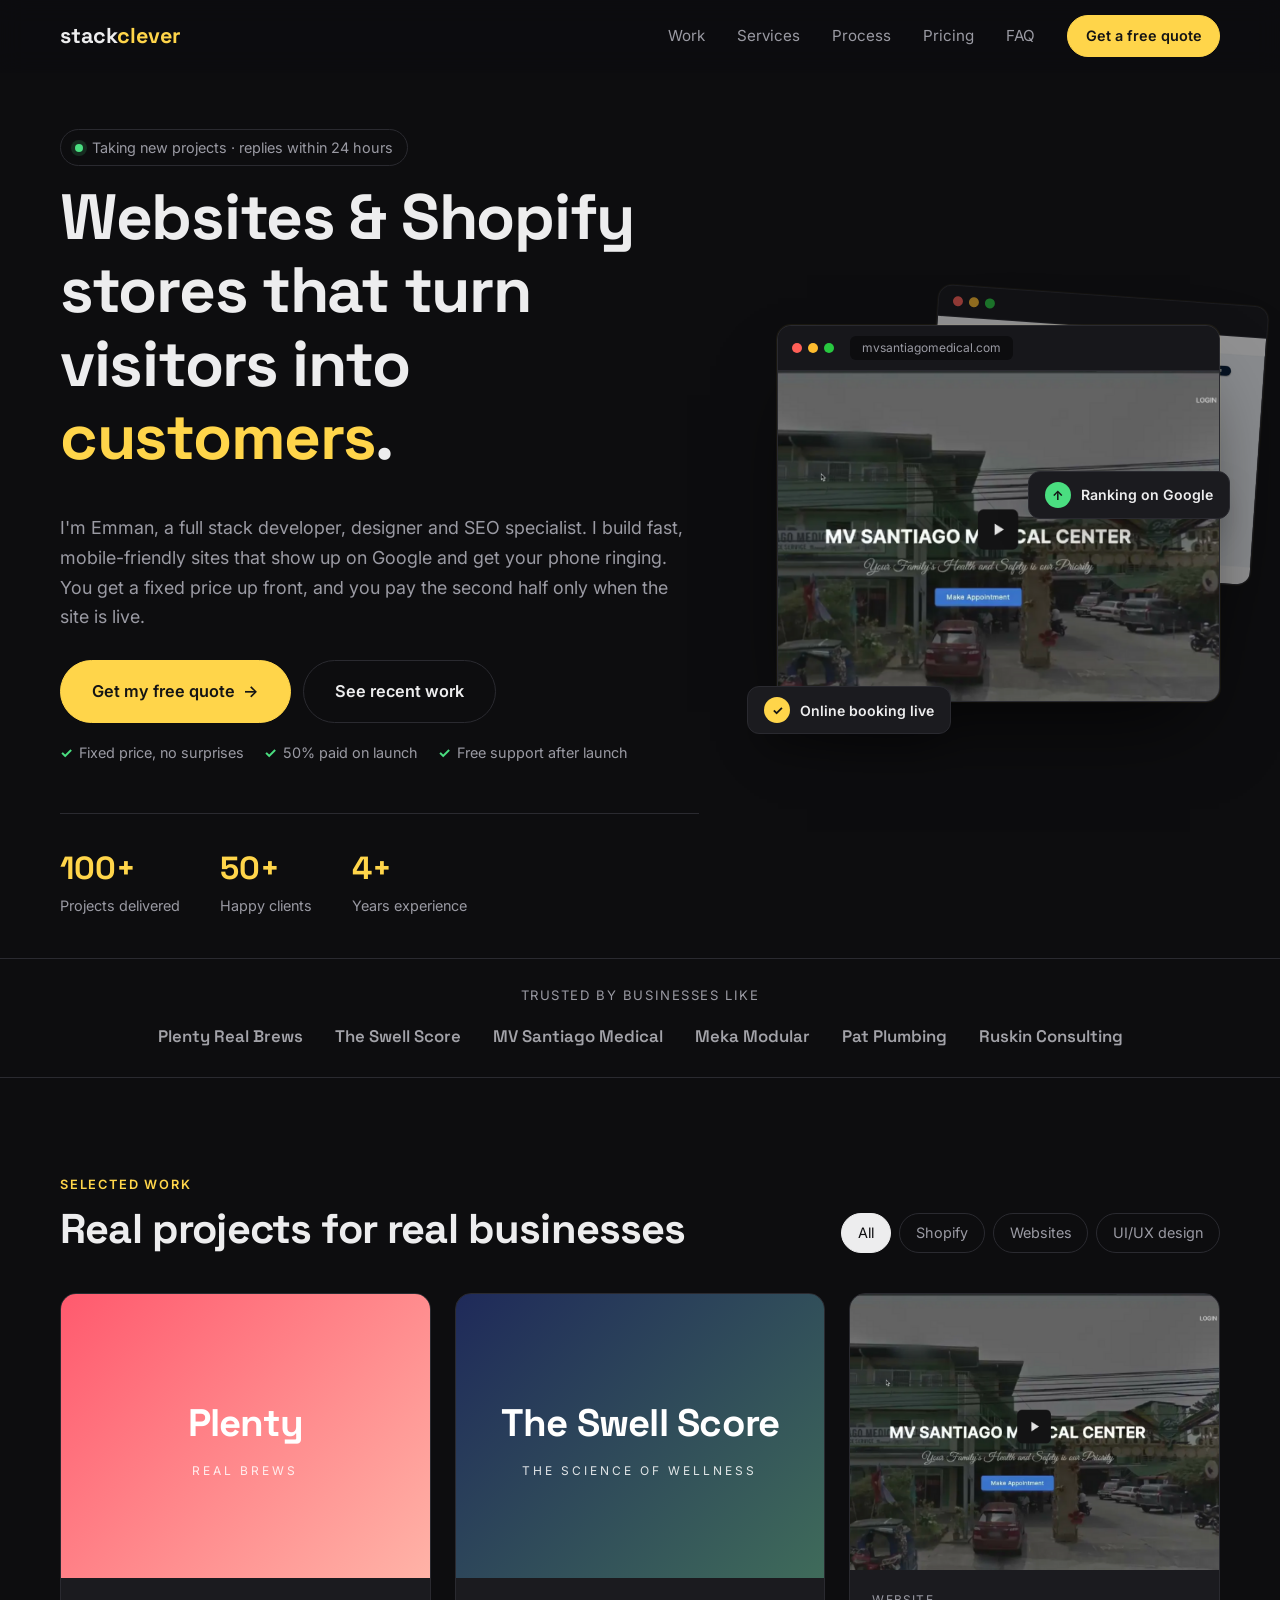
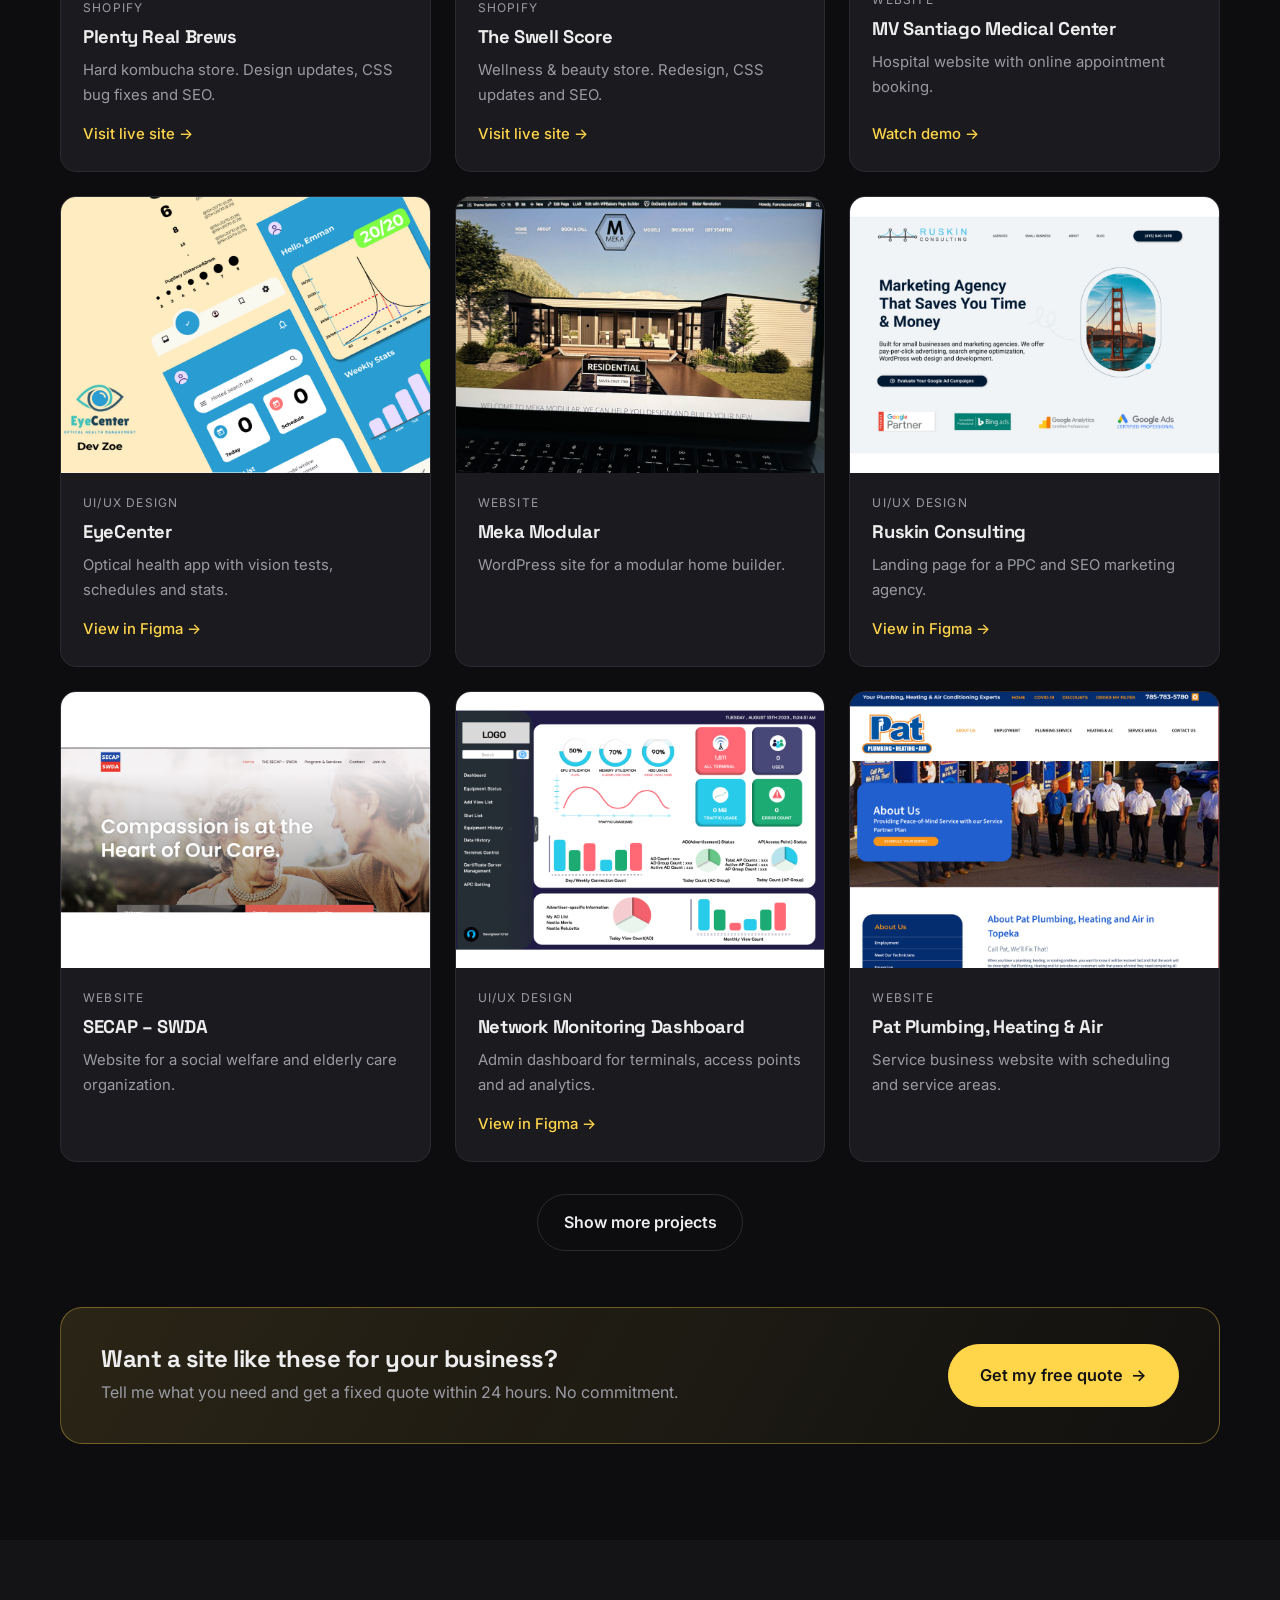
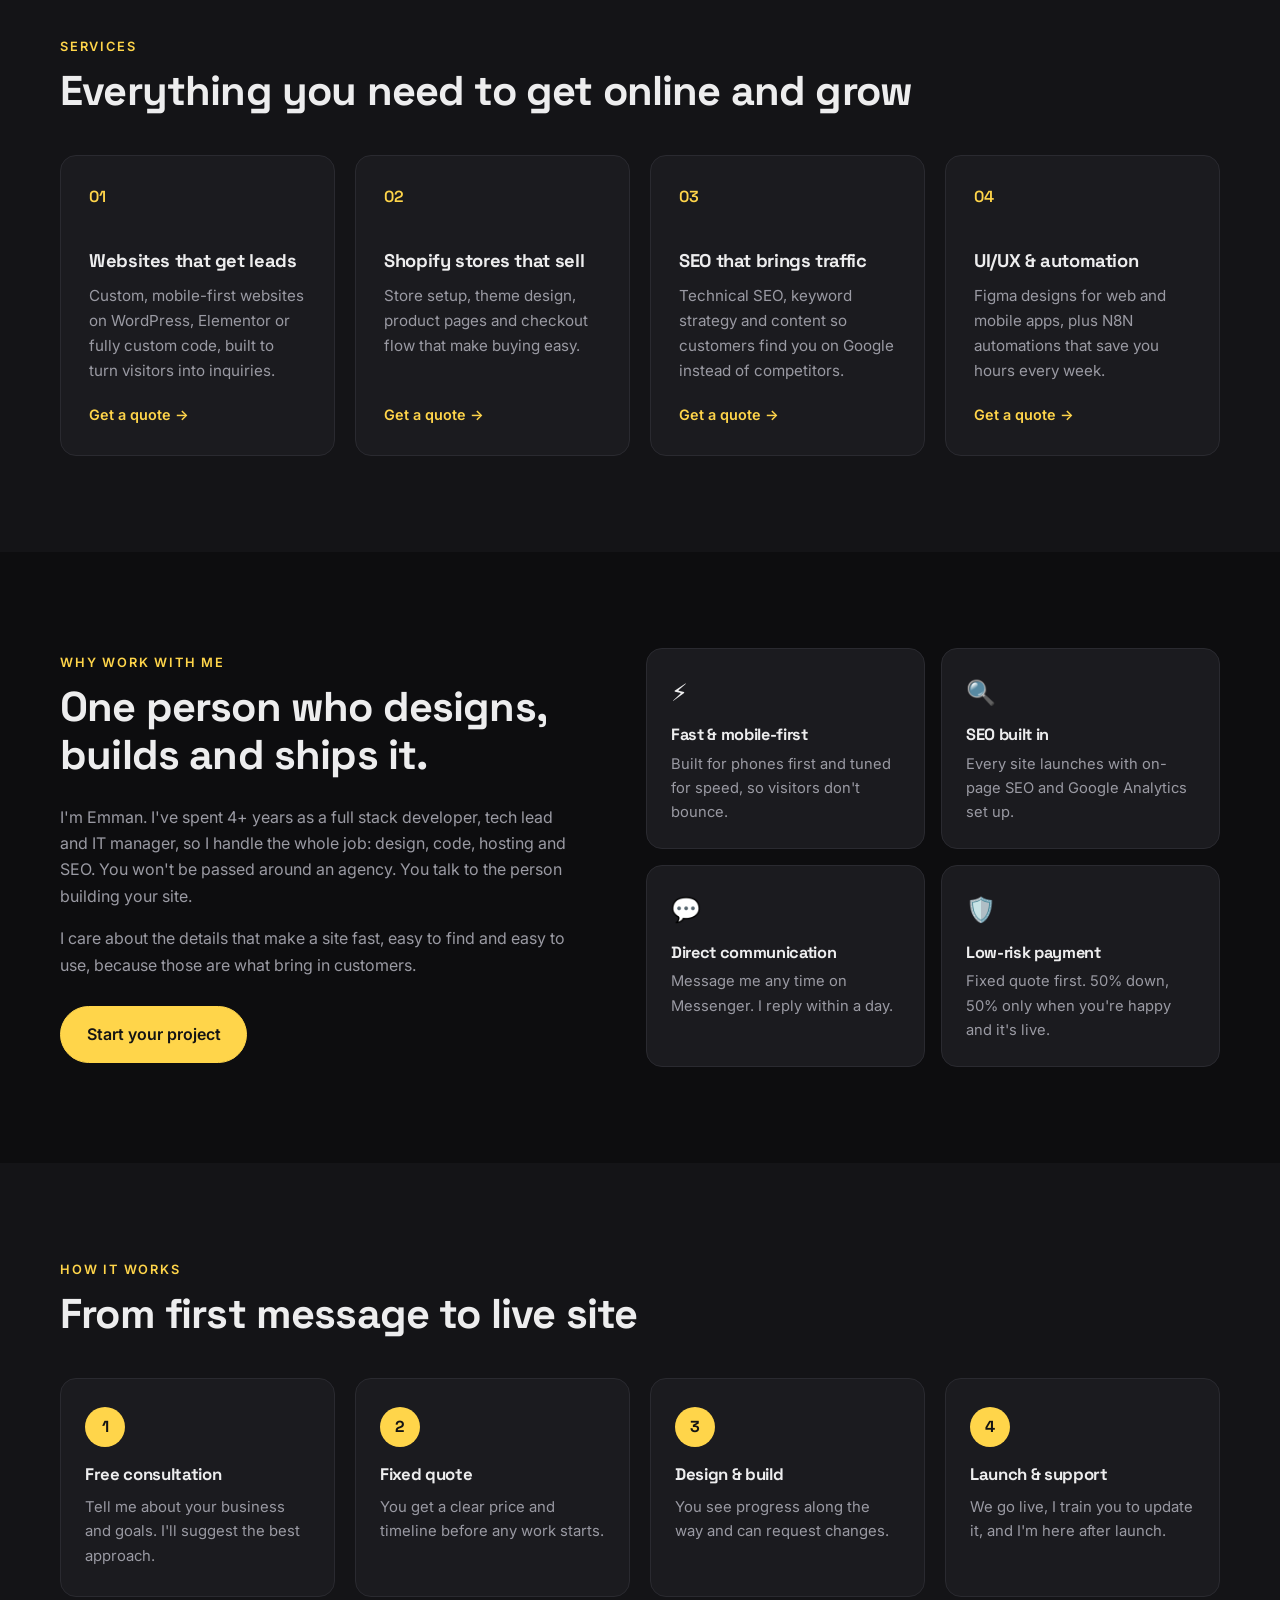
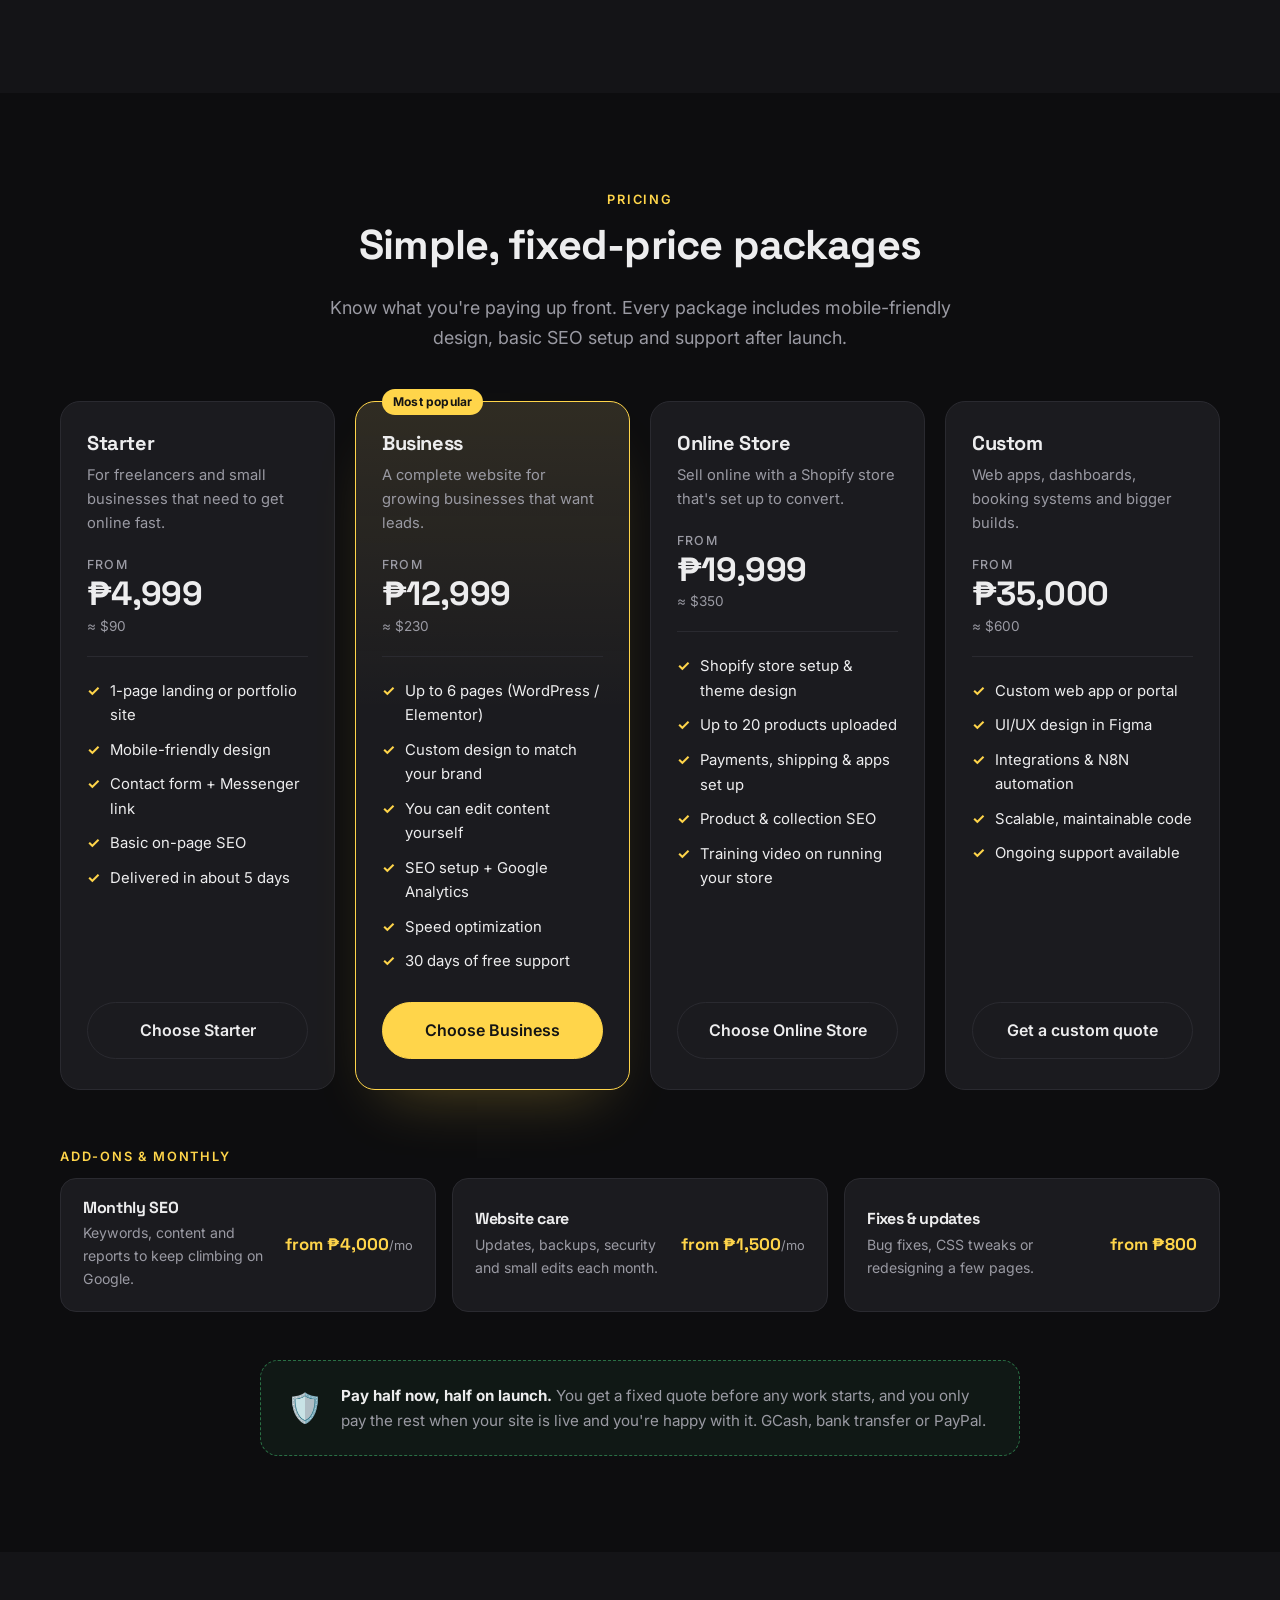
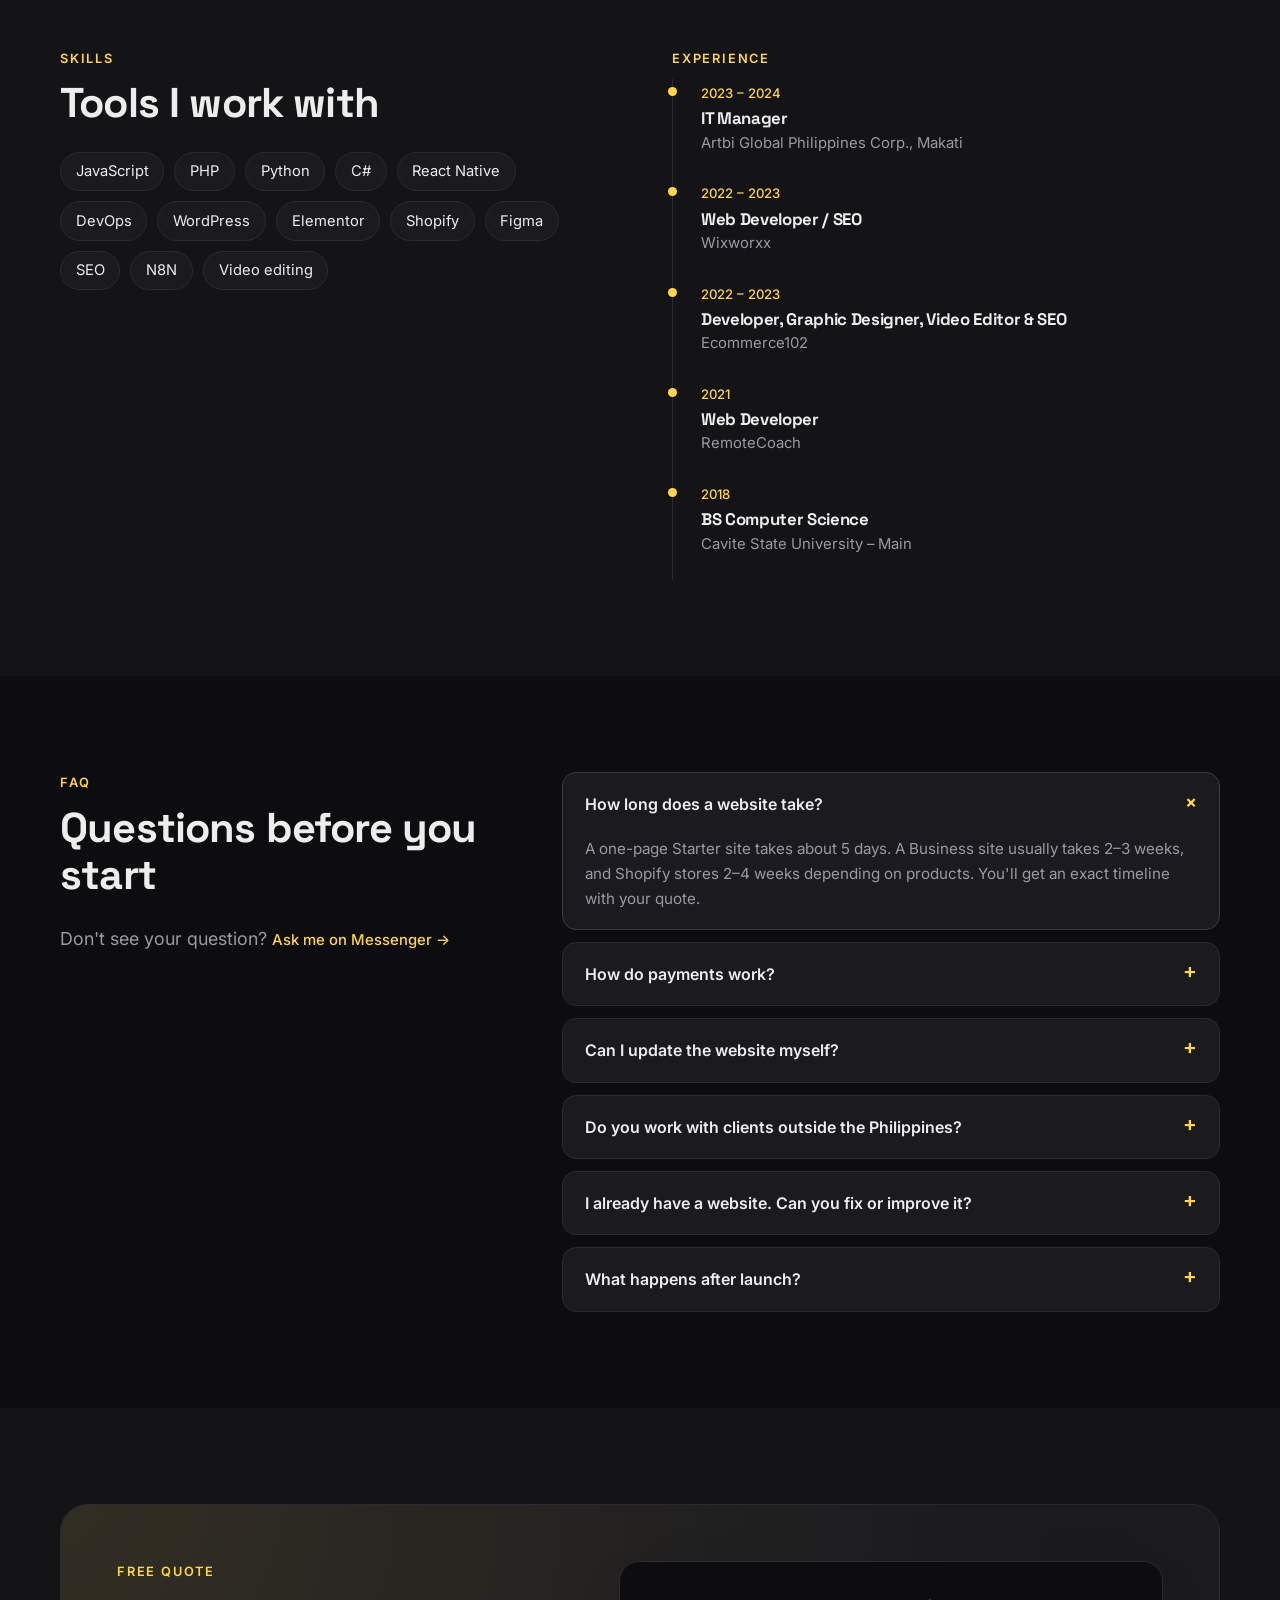
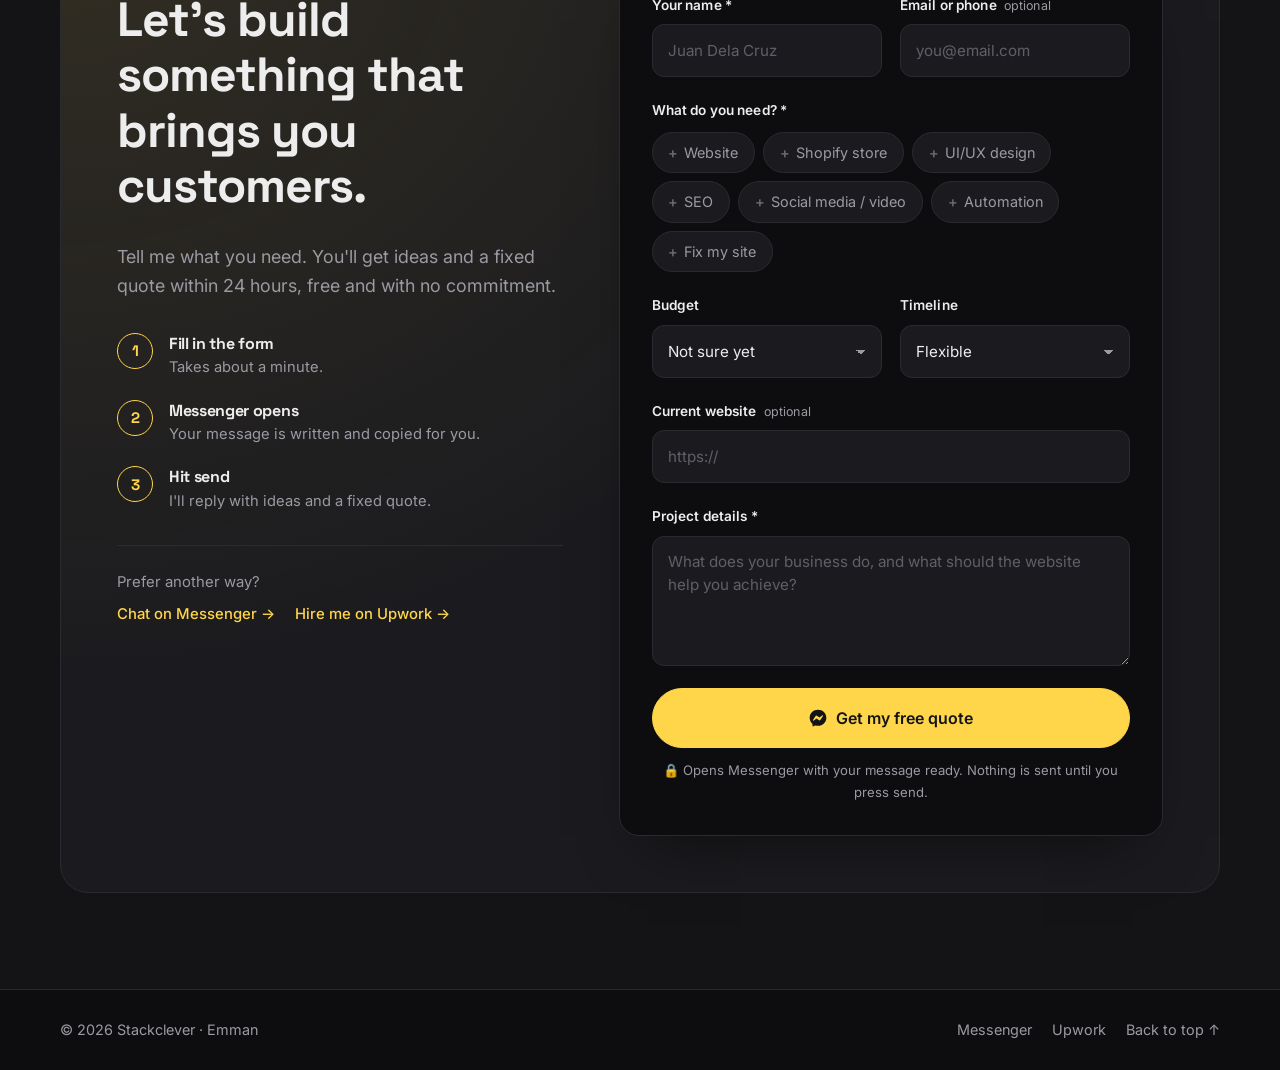
==== commit 958f455c: "up" ====
--- a/index.html
+++ b/index.html
@@ -3,12 +3,32 @@
 <head>
   <meta charset="utf-8">
   <meta name="viewport" content="width=device-width, initial-scale=1">
-  <title>Stackclever — Dev Zoe, Full Stack Developer &amp; SEO</title>
-  <meta name="description" content="Dev Zoe (Stackclever) — Full stack developer, WordPress & Shopify builder, UI/UX designer and SEO marketer based in Manila, Philippines.">
+  <title>Emman — Website, Shopify &amp; SEO Developer | Stackclever</title>
+  <meta name="description" content="Emman (Stackclever) builds fast, mobile-friendly websites and Shopify stores that rank on Google and turn visitors into customers. Fixed prices from ₱4,999. Free quote within 24 hours.">
+  <meta name="theme-color" content="#0d0d0f">
+  <meta property="og:type" content="website">
+  <meta property="og:title" content="Emman — Websites &amp; Shopify stores that bring you customers">
+  <meta property="og:description" content="Full stack developer, UI/UX designer and SEO specialist. Fixed-price packages, 50% paid on launch. Get a free quote.">
+  <meta property="og:image" content="img/4.png">
+  <meta name="twitter:card" content="summary_large_image">
   <link rel="preconnect" href="https://fonts.googleapis.com">
   <link rel="preconnect" href="https://fonts.gstatic.com" crossorigin>
   <link href="https://fonts.googleapis.com/css2?family=Inter:wght@400;500;600&family=Space+Grotesk:wght@500;600;700&display=swap" rel="stylesheet">
-  <link rel="stylesheet" href="css/style.css?v=4">
+  <link rel="preload" as="image" href="img/4.png">
+  <link rel="stylesheet" href="css/style.css?v=5">
+  <script type="application/ld+json">
+  {
+    "@context": "https://schema.org",
+    "@type": "ProfessionalService",
+    "name": "Stackclever",
+    "founder": { "@type": "Person", "name": "Emman", "jobTitle": "Full Stack Developer & SEO Specialist" },
+    "description": "Website design and development, Shopify stores, UI/UX design and SEO.",
+    "areaServed": "Worldwide",
+    "address": { "@type": "PostalAddress", "addressLocality": "Manila", "addressCountry": "PH" },
+    "priceRange": "₱4,999+",
+    "sameAs": ["https://www.upwork.com/freelancers/emmanu2"]
+  }
+  </script>
 </head>
 <body>
 
@@ -19,12 +39,12 @@
         <span></span><span></span>
       </button>
       <nav class="nav__links">
-        <a href="#about">About</a>
+        <a href="#work">Work</a>
         <a href="#services">Services</a>
-        <a href="#work">Work</a>
-        <a href="#experience">Experience</a>
+        <a href="#process">Process</a>
         <a href="#pricing">Pricing</a>
-        <a href="https://m.me/168737504976524" class="btn btn--sm">Let's talk</a>
+        <a href="#faq">FAQ</a>
+        <a href="#contact" class="btn btn--sm">Get a free quote</a>
       </nav>
     </div>
   </header>
@@ -34,73 +54,52 @@
     <section class="hero">
       <div class="wrap hero__grid">
         <div class="hero__text">
-          <p class="eyebrow"><span class="dot"></span>Available for new projects</p>
-          <h1>Hi, I'm Zoe.<br>I build websites that <em>work</em> for your business.</h1>
-          <p class="lead">Full stack developer, UI/UX designer and SEO marketer. From WordPress and Shopify stores to custom web apps and dashboards — designed, built and launched.</p>
+          <p class="eyebrow"><span class="dot"></span>Taking new projects · replies within 24 hours</p>
+          <h1>Websites &amp; Shopify stores that turn visitors into <em>customers</em>.</h1>
+          <p class="lead">I'm Emman, a full stack developer, designer and SEO specialist. I build fast, mobile-friendly sites that show up on Google and get your phone ringing. You get a fixed price up front, and you pay the second half only when the site is live.</p>
           <div class="hero__cta">
-            <a href="https://m.me/168737504976524" class="btn">Message me</a>
-            <a href="#work" class="btn btn--ghost">See my work</a>
-          </div>
+            <a href="#contact" class="btn btn--lg">Get my free quote <span aria-hidden="true">→</span></a>
+            <a href="#work" class="btn btn--ghost btn--lg">See recent work</a>
+          </div>
+          <ul class="assure">
+            <li>Fixed price, no surprises</li>
+            <li>50% paid on launch</li>
+            <li>Free support after launch</li>
+          </ul>
           <dl class="stats">
+            <div><dt>100+</dt><dd>Projects delivered</dd></div>
+            <div><dt>50+</dt><dd>Happy clients</dd></div>
             <div><dt>4+</dt><dd>Years experience</dd></div>
-            <div><dt>50+</dt><dd>Happy clients</dd></div>
-            <div><dt>100+</dt><dd>Projects delivered</dd></div>
           </dl>
         </div>
-        <div class="hero__img">
-          <img src="img/profile.png" alt="Portrait of Dev Zoe" width="1703" height="2000">
-        </div>
-      </div>
-    </section>
-
-    <!-- About -->
-    <section class="section" id="about">
-      <div class="wrap about">
-        <div class="about__photos">
-          <img src="img/1.png" alt="Zoe working at a multi-monitor desk setup" loading="lazy">
-          <img src="img/about-2.jpg" alt="Zoe managing cloud infrastructure on a large display" loading="lazy">
-        </div>
-        <div>
-          <p class="kicker">About</p>
-          <h2>Developer, tech lead, and the person who gets it shipped.</h2>
-          <p>With 4 years as a Full Stack Developer and Tech Lead, I've led and contributed to high-impact projects, delivering scalable and efficient solutions. My work spans front-end and back-end development, architecture design and team leadership.</p>
-          <p>I thrive in fast-paced environments and care about the details that make a site fast, findable and easy to use.</p>
-          <ul class="checks">
-            <li>Affordable pricing</li>
-            <li>High-quality, maintainable code</li>
-            <li>On-time delivery</li>
-          </ul>
-        </div>
-      </div>
-    </section>
-
-    <!-- Services -->
-    <section class="section section--alt" id="services">
-      <div class="wrap">
-        <p class="kicker">Services</p>
-        <h2>What I can do for you</h2>
-        <div class="cards">
-          <article class="card">
-            <span class="card__num">01</span>
-            <h3>Web Design &amp; Development</h3>
-            <p>Custom, responsive websites and web apps — WordPress, Elementor, Shopify or fully custom builds.</p>
-          </article>
-          <article class="card">
-            <span class="card__num">02</span>
-            <h3>UI/UX Design</h3>
-            <p>Clean, user-friendly interfaces for web and mobile, designed and prototyped in Figma.</p>
-          </article>
-          <article class="card">
-            <span class="card__num">03</span>
-            <h3>SEO Optimization</h3>
-            <p>Better search rankings through technical SEO, keyword strategy and analytics-driven improvements.</p>
-          </article>
-          <article class="card">
-            <span class="card__num">04</span>
-            <h3>Social Media &amp; Automation</h3>
-            <p>Social media marketing, video editing for campaigns, and N8N workflow automation to save you time.</p>
-          </article>
-        </div>
+
+        <div class="hero__visual" aria-hidden="true">
+          <div class="browser">
+            <div class="browser__bar"><i></i><i></i><i></i><span>mvsantiagomedical.com</span></div>
+            <img src="img/4.png" alt="" width="1200" height="900">
+          </div>
+          <div class="browser browser--back">
+            <div class="browser__bar"><i></i><i></i><i></i></div>
+            <img src="img/12.png" alt="" loading="lazy">
+          </div>
+          <div class="float float--a"><b>✓</b> Online booking live</div>
+          <div class="float float--b"><b>↑</b> Ranking on Google</div>
+        </div>
+      </div>
+    </section>
+
+    <!-- Trust strip -->
+    <section class="trust" aria-label="Clients">
+      <div class="wrap trust__inner">
+        <p>Trusted by businesses like</p>
+        <ul>
+          <li>Plenty Real Brews</li>
+          <li>The Swell Score</li>
+          <li>MV Santiago Medical</li>
+          <li>Meka Modular</li>
+          <li>Pat Plumbing</li>
+          <li>Ruskin Consulting</li>
+        </ul>
       </div>
     </section>
 
@@ -110,12 +109,12 @@
         <div class="work__head">
           <div>
             <p class="kicker">Selected work</p>
-            <h2>Recent projects</h2>
+            <h2>Real projects for real businesses</h2>
           </div>
           <div class="filters" role="tablist">
             <button class="filter is-active" data-filter="all">All</button>
             <button class="filter" data-filter="shopify">Shopify</button>
-            <button class="filter" data-filter="web">Web development</button>
+            <button class="filter" data-filter="web">Websites</button>
             <button class="filter" data-filter="design">UI/UX design</button>
           </div>
         </div>
@@ -128,7 +127,7 @@
             <div class="project__body">
               <span class="tag">Shopify</span>
               <h3>Plenty Real Brews</h3>
-              <p>Hard kombucha store — design updates, CSS bug fixes and SEO.</p>
+              <p>Hard kombucha store. Design updates, CSS bug fixes and SEO.</p>
               <a href="https://plentyrealbrews.com/" target="_blank" rel="noopener" class="link">Visit live site →</a>
             </div>
           </article>
@@ -140,7 +139,7 @@
             <div class="project__body">
               <span class="tag">Shopify</span>
               <h3>The Swell Score</h3>
-              <p>Wellness &amp; beauty store — redesign, CSS updates and SEO.</p>
+              <p>Wellness &amp; beauty store. Redesign, CSS updates and SEO.</p>
               <a href="https://theswellscore.com/" target="_blank" rel="noopener" class="link">Visit live site →</a>
             </div>
           </article>
@@ -148,7 +147,7 @@
           <article class="project" data-cat="web">
             <button class="project__img" data-full="img/4.png"><img src="img/4.png" alt="MV Santiago Medical Center website" loading="lazy"></button>
             <div class="project__body">
-              <span class="tag">Web development</span>
+              <span class="tag">Website</span>
               <h3>MV Santiago Medical Center</h3>
               <p>Hospital website with online appointment booking.</p>
               <a href="https://drive.google.com/file/d/1vnJQThaOUmRZvaTdO-5tz89unf8gMTom/view?usp=sharing" target="_blank" rel="noopener" class="link">Watch demo →</a>
@@ -160,7 +159,7 @@
             <div class="project__body">
               <span class="tag">UI/UX design</span>
               <h3>EyeCenter</h3>
-              <p>Optical health management app — vision tests, schedules and stats.</p>
+              <p>Optical health app with vision tests, schedules and stats.</p>
               <a href="https://www.figma.com/design/5bYnmYxXP16HL3QsRPipEW/Optical-Management?node-id=0-1&p=f&t=qf8nymWtF7m3hqcH-0" target="_blank" rel="noopener" class="link">View in Figma →</a>
             </div>
           </article>
@@ -168,7 +167,7 @@
           <article class="project" data-cat="web">
             <button class="project__img" data-full="img/about-1.jpg"><img src="img/about-1.jpg" alt="Meka Modular website" loading="lazy"></button>
             <div class="project__body">
-              <span class="tag">Web development</span>
+              <span class="tag">Website</span>
               <h3>Meka Modular</h3>
               <p>WordPress site for a modular home builder.</p>
             </div>
@@ -187,7 +186,7 @@
           <article class="project" data-cat="web">
             <button class="project__img" data-full="img/6.png"><img src="img/6.png" alt="SECAP SWDA website" loading="lazy"></button>
             <div class="project__body">
-              <span class="tag">Web development</span>
+              <span class="tag">Website</span>
               <h3>SECAP – SWDA</h3>
               <p>Website for a social welfare and elderly care organization.</p>
             </div>
@@ -203,7 +202,16 @@
             </div>
           </article>
 
-          <article class="project" data-cat="design">
+          <article class="project" data-cat="web">
+            <button class="project__img" data-full="img/13.png"><img src="img/13.png" alt="Pat Plumbing, Heating and Air website" loading="lazy"></button>
+            <div class="project__body">
+              <span class="tag">Website</span>
+              <h3>Pat Plumbing, Heating &amp; Air</h3>
+              <p>Service business website with scheduling and service areas.</p>
+            </div>
+          </article>
+
+          <article class="project is-extra" data-cat="design">
             <button class="project__img" data-full="img/8.png"><img src="img/8.png" alt="Asphodel language academy website design" loading="lazy"></button>
             <div class="project__body">
               <span class="tag">UI/UX design</span>
@@ -213,26 +221,17 @@
             </div>
           </article>
 
-          <article class="project" data-cat="design">
+          <article class="project is-extra" data-cat="design">
             <button class="project__img" data-full="img/11.png"><img src="img/11.png" alt="FOC Inc wallet app design" loading="lazy"></button>
             <div class="project__body">
               <span class="tag">UI/UX design</span>
               <h3>FOC Inc. Wallet</h3>
-              <p>Mobile wallet app — onboarding, sign-up and portfolio screens.</p>
+              <p>Mobile wallet app: onboarding, sign-up and portfolio screens.</p>
               <a href="https://www.figma.com/design/aRDc6xG0dO5vXfOcQvw0yE/FOC-INC?m=auto&t=c8NKMM9dDw4x8No2-6" target="_blank" rel="noopener" class="link">View in Figma →</a>
             </div>
           </article>
 
-          <article class="project" data-cat="web">
-            <button class="project__img" data-full="img/13.png"><img src="img/13.png" alt="Pat Plumbing, Heating and Air website" loading="lazy"></button>
-            <div class="project__body">
-              <span class="tag">Web development</span>
-              <h3>Pat Plumbing, Heating &amp; Air</h3>
-              <p>Service business website with scheduling and service areas.</p>
-            </div>
-          </article>
-
-          <article class="project" data-cat="design">
+          <article class="project is-extra" data-cat="design">
             <button class="project__img" data-full="img/7.png"><img src="img/7.png" alt="Student portal dashboard design" loading="lazy"></button>
             <div class="project__body">
               <span class="tag">UI/UX design</span>
@@ -240,48 +239,86 @@
               <p>School dashboard with grades, calendar, counseling and notes.</p>
             </div>
           </article>
-
-          <article class="project" data-cat="design">
-            <button class="project__img" data-full="img/10.png"><img src="img/10.png" alt="Create account screen design" loading="lazy"></button>
-            <div class="project__body">
-              <span class="tag">UI/UX design</span>
-              <h3>Sign-up Flow</h3>
-              <p>Account creation screen with social sign-in.</p>
-              <a href="https://www.figma.com/proto/OigQOxmWFI19nYK4iRGDXE?node-id=0-1&t=c8NKMM9dDw4x8No2-6" target="_blank" rel="noopener" class="link">View prototype →</a>
-            </div>
-          </article>
-        </div>
-      </div>
-    </section>
-
-    <!-- Experience -->
-    <section class="section section--alt" id="experience">
-      <div class="wrap exp">
-        <div>
-          <p class="kicker">Skills</p>
-          <h2>Tools I work with</h2>
-          <div class="chips">
-            <span>JavaScript</span><span>PHP</span><span>Python</span><span>C#</span>
-            <span>React Native</span><span>DevOps</span><span>WordPress</span><span>Elementor</span>
-            <span>Shopify</span><span>Figma</span><span>SEO</span><span>N8N</span><span>Video editing</span>
-          </div>
-        </div>
-        <div>
-          <p class="kicker">Experience</p>
-          <ol class="timeline">
-            <li><span class="when">2023 – 2024</span><h3>IT Manager</h3><p>Artbi Global Philippines Corp., Makati</p></li>
-            <li><span class="when">2022 – 2023</span><h3>Web Developer / SEO</h3><p>Wixworxx</p></li>
-            <li><span class="when">2022 – 2023</span><h3>Developer, Graphic Designer, Video Editor &amp; SEO</h3><p>Ecommerce102</p></li>
-            <li><span class="when">2021</span><h3>Web Developer</h3><p>RemoteCoach</p></li>
-          </ol>
-          <p class="kicker kicker--spaced">Education</p>
-          <ol class="timeline">
-            <li><span class="when">2021</span><h3>Figma Design</h3><p>Udemy</p></li>
-            <li><span class="when">2020</span><h3>Full Stack Development Course</h3><p>Udemy</p></li>
-            <li><span class="when">2019</span><h3>React Native Training</h3><p>Raya Solutions</p></li>
-            <li><span class="when">2018</span><h3>BS Computer Science</h3><p>Cavite State University – Main</p></li>
-          </ol>
-        </div>
+        </div>
+
+        <div class="work__more">
+          <button type="button" class="btn btn--ghost" id="show-more">Show more projects</button>
+        </div>
+
+        <div class="cta-band">
+          <div>
+            <h3>Want a site like these for your business?</h3>
+            <p>Tell me what you need and get a fixed quote within 24 hours. No commitment.</p>
+          </div>
+          <a href="#contact" class="btn btn--lg">Get my free quote <span aria-hidden="true">→</span></a>
+        </div>
+      </div>
+    </section>
+
+    <!-- Services -->
+    <section class="section section--alt" id="services">
+      <div class="wrap">
+        <p class="kicker">Services</p>
+        <h2>Everything you need to get online and grow</h2>
+        <div class="cards">
+          <a href="#contact" class="card" data-service="Website (WordPress / custom)">
+            <span class="card__num">01</span>
+            <h3>Websites that get leads</h3>
+            <p>Custom, mobile-first websites on WordPress, Elementor or fully custom code, built to turn visitors into inquiries.</p>
+            <span class="card__go">Get a quote →</span>
+          </a>
+          <a href="#contact" class="card" data-service="Shopify store">
+            <span class="card__num">02</span>
+            <h3>Shopify stores that sell</h3>
+            <p>Store setup, theme design, product pages and checkout flow that make buying easy.</p>
+            <span class="card__go">Get a quote →</span>
+          </a>
+          <a href="#contact" class="card" data-service="SEO">
+            <span class="card__num">03</span>
+            <h3>SEO that brings traffic</h3>
+            <p>Technical SEO, keyword strategy and content so customers find you on Google instead of competitors.</p>
+            <span class="card__go">Get a quote →</span>
+          </a>
+          <a href="#contact" class="card" data-service="UI/UX design">
+            <span class="card__num">04</span>
+            <h3>UI/UX &amp; automation</h3>
+            <p>Figma designs for web and mobile apps, plus N8N automations that save you hours every week.</p>
+            <span class="card__go">Get a quote →</span>
+          </a>
+        </div>
+      </div>
+    </section>
+
+    <!-- Why -->
+    <section class="section" id="about">
+      <div class="wrap why">
+        <div class="why__intro">
+          <p class="kicker">Why work with me</p>
+          <h2>One person who designs, builds and ships it.</h2>
+          <p>I'm Emman. I've spent 4+ years as a full stack developer, tech lead and IT manager, so I handle the whole job: design, code, hosting and SEO. You won't be passed around an agency. You talk to the person building your site.</p>
+          <p>I care about the details that make a site fast, easy to find and easy to use, because those are what bring in customers.</p>
+          <a href="#contact" class="btn">Start your project</a>
+        </div>
+        <div class="why__grid">
+          <div class="why__item"><span>⚡</span><h3>Fast &amp; mobile-first</h3><p>Built for phones first and tuned for speed, so visitors don't bounce.</p></div>
+          <div class="why__item"><span>🔍</span><h3>SEO built in</h3><p>Every site launches with on-page SEO and Google Analytics set up.</p></div>
+          <div class="why__item"><span>💬</span><h3>Direct communication</h3><p>Message me any time on Messenger. I reply within a day.</p></div>
+          <div class="why__item"><span>🛡️</span><h3>Low-risk payment</h3><p>Fixed quote first. 50% down, 50% only when you're happy and it's live.</p></div>
+        </div>
+      </div>
+    </section>
+
+    <!-- Process -->
+    <section class="section section--alt" id="process">
+      <div class="wrap">
+        <p class="kicker">How it works</p>
+        <h2>From first message to live site</h2>
+        <ol class="process">
+          <li><b>1</b><h3>Free consultation</h3><p>Tell me about your business and goals. I'll suggest the best approach.</p></li>
+          <li><b>2</b><h3>Fixed quote</h3><p>You get a clear price and timeline before any work starts.</p></li>
+          <li><b>3</b><h3>Design &amp; build</h3><p>You see progress along the way and can request changes.</p></li>
+          <li><b>4</b><h3>Launch &amp; support</h3><p>We go live, I train you to update it, and I'm here after launch.</p></li>
+        </ol>
       </div>
     </section>
 
@@ -290,8 +327,8 @@
       <div class="wrap">
         <div class="pricing__head">
           <p class="kicker">Pricing</p>
-          <h2>Affordable, honest pricing</h2>
-          <p class="lead">Fixed-price packages so you know what you're paying upfront. Every project includes mobile-friendly design, basic SEO setup and support after launch.</p>
+          <h2>Simple, fixed-price packages</h2>
+          <p class="lead">Know what you're paying up front. Every package includes mobile-friendly design, basic SEO setup and support after launch.</p>
         </div>
 
         <div class="plans">
@@ -306,7 +343,7 @@
               <li>Basic on-page SEO</li>
               <li>Delivered in about 5 days</li>
             </ul>
-            <a href="#contact" class="btn btn--ghost plan__cta" data-plan="Starter" data-service="Website (WordPress / custom)" data-budget="Under ₱10,000 / $200">Get started</a>
+            <a href="#contact" class="btn btn--ghost plan__cta" data-plan="Starter" data-service="Website (WordPress / custom)" data-budget="Under ₱10,000 / $200">Choose Starter</a>
           </article>
 
           <article class="plan plan--featured">
@@ -322,7 +359,7 @@
               <li>Speed optimization</li>
               <li>30 days of free support</li>
             </ul>
-            <a href="#contact" class="btn plan__cta" data-plan="Business" data-service="Website (WordPress / custom)" data-budget="₱10,000–30,000 / $200–500">Get started</a>
+            <a href="#contact" class="btn plan__cta" data-plan="Business" data-service="Website (WordPress / custom)" data-budget="₱10,000–30,000 / $200–500">Choose Business</a>
           </article>
 
           <article class="plan">
@@ -336,7 +373,7 @@
               <li>Product &amp; collection SEO</li>
               <li>Training video on running your store</li>
             </ul>
-            <a href="#contact" class="btn btn--ghost plan__cta" data-plan="Online Store" data-service="Shopify store" data-budget="₱10,000–30,000 / $200–500">Get started</a>
+            <a href="#contact" class="btn btn--ghost plan__cta" data-plan="Online Store" data-service="Shopify store" data-budget="₱10,000–30,000 / $200–500">Choose Online Store</a>
           </article>
 
           <article class="plan">
@@ -350,7 +387,7 @@
               <li>Scalable, maintainable code</li>
               <li>Ongoing support available</li>
             </ul>
-            <a href="#contact" class="btn btn--ghost plan__cta" data-plan="Custom" data-service="Website (WordPress / custom)" data-budget="₱30,000–60,000 / $500–1,000">Get a quote</a>
+            <a href="#contact" class="btn btn--ghost plan__cta" data-plan="Custom" data-service="Website (WordPress / custom)" data-budget="₱30,000–60,000 / $500–1,000">Get a custom quote</a>
           </article>
         </div>
 
@@ -372,7 +409,72 @@
           </div>
         </div>
 
-        <p class="pricing__note">Prices are starting points. Every project is different, so you'll get a fixed quote before any work starts. 50% downpayment, 50% on launch. Flexible payment via GCash, bank transfer or PayPal.</p>
+        <div class="guarantee">
+          <span class="guarantee__icon">🛡️</span>
+          <p><strong>Pay half now, half on launch.</strong> You get a fixed quote before any work starts, and you only pay the rest when your site is live and you're happy with it. GCash, bank transfer or PayPal.</p>
+        </div>
+      </div>
+    </section>
+
+    <!-- Experience -->
+    <section class="section section--alt" id="experience">
+      <div class="wrap exp">
+        <div>
+          <p class="kicker">Skills</p>
+          <h2>Tools I work with</h2>
+          <div class="chips">
+            <span>JavaScript</span><span>PHP</span><span>Python</span><span>C#</span>
+            <span>React Native</span><span>DevOps</span><span>WordPress</span><span>Elementor</span>
+            <span>Shopify</span><span>Figma</span><span>SEO</span><span>N8N</span><span>Video editing</span>
+          </div>
+        </div>
+        <div>
+          <p class="kicker">Experience</p>
+          <ol class="timeline">
+            <li><span class="when">2023 – 2024</span><h3>IT Manager</h3><p>Artbi Global Philippines Corp., Makati</p></li>
+            <li><span class="when">2022 – 2023</span><h3>Web Developer / SEO</h3><p>Wixworxx</p></li>
+            <li><span class="when">2022 – 2023</span><h3>Developer, Graphic Designer, Video Editor &amp; SEO</h3><p>Ecommerce102</p></li>
+            <li><span class="when">2021</span><h3>Web Developer</h3><p>RemoteCoach</p></li>
+            <li><span class="when">2018</span><h3>BS Computer Science</h3><p>Cavite State University – Main</p></li>
+          </ol>
+        </div>
+      </div>
+    </section>
+
+    <!-- FAQ -->
+    <section class="section" id="faq">
+      <div class="wrap faq">
+        <div>
+          <p class="kicker">FAQ</p>
+          <h2>Questions before you start</h2>
+          <p class="lead">Don't see your question? <a href="https://m.me/168737504976524" target="_blank" rel="noopener" class="link">Ask me on Messenger →</a></p>
+        </div>
+        <div class="faq__list">
+          <details open>
+            <summary>How long does a website take?</summary>
+            <p>A one-page Starter site takes about 5 days. A Business site usually takes 2–3 weeks, and Shopify stores 2–4 weeks depending on products. You'll get an exact timeline with your quote.</p>
+          </details>
+          <details>
+            <summary>How do payments work?</summary>
+            <p>50% downpayment to start, 50% when the site is live. I accept GCash, bank transfer and PayPal. The price is fixed in your quote, so there are no surprise fees.</p>
+          </details>
+          <details>
+            <summary>Can I update the website myself?</summary>
+            <p>Yes. Business and Online Store packages are built so you can edit text, images and products yourself, and I'll show you how.</p>
+          </details>
+          <details>
+            <summary>Do you work with clients outside the Philippines?</summary>
+            <p>Yes. I work remotely with clients worldwide and can also be hired through <a href="https://www.upwork.com/freelancers/emmanu2" target="_blank" rel="noopener" class="link">Upwork</a> if you prefer.</p>
+          </details>
+          <details>
+            <summary>I already have a website. Can you fix or improve it?</summary>
+            <p>Yes. I do bug fixes, redesigns, speed improvements and SEO on existing WordPress, Shopify and custom sites. Small fixes start at ₱800.</p>
+          </details>
+          <details>
+            <summary>What happens after launch?</summary>
+            <p>Every package includes support after launch. For ongoing help, Website care starts at ₱1,500/month and covers updates, backups and small edits.</p>
+          </details>
+        </div>
       </div>
     </section>
 
@@ -380,13 +482,13 @@
     <section class="section section--alt contact" id="contact">
       <div class="wrap contact__box">
         <div class="contact__intro">
-          <p class="kicker">Contact</p>
-          <h2>Have a project in mind?</h2>
-          <p class="lead">Tell me what you need — a new website, a redesign, or help getting found on Google. I usually reply within a day.</p>
+          <p class="kicker">Free quote</p>
+          <h2>Let's build something that brings you customers.</h2>
+          <p class="lead">Tell me what you need. You'll get ideas and a fixed quote within 24 hours, free and with no commitment.</p>
           <ol class="steps">
             <li><b>1</b><div><h3>Fill in the form</h3><p>Takes about a minute.</p></div></li>
             <li><b>2</b><div><h3>Messenger opens</h3><p>Your message is written and copied for you.</p></div></li>
-            <li><b>3</b><div><h3>Hit send</h3><p>I'll get back to you with ideas and a quote.</p></div></li>
+            <li><b>3</b><div><h3>Hit send</h3><p>I'll reply with ideas and a fixed quote.</p></div></li>
           </ol>
           <div class="contact__alt">
             <span>Prefer another way?</span>
@@ -449,16 +551,16 @@
 
           <label class="field">
             <span>Project details *</span>
-            <textarea name="details" rows="4" required placeholder="What are you building, who is it for, and anything I should know…"></textarea>
+            <textarea name="details" rows="4" required placeholder="What does your business do, and what should the website help you achieve?"></textarea>
           </label>
 
           <p class="inquiry__error" id="inquiry-error" role="alert" hidden></p>
 
           <button type="submit" class="btn inquiry__submit">
             <svg width="20" height="20" viewBox="0 0 24 24" aria-hidden="true"><path fill="currentColor" d="M12 2C6.36 2 2 6.13 2 11.7c0 2.91 1.19 5.44 3.14 7.17.16.14.26.35.27.57l.05 1.78a.8.8 0 0 0 1.12.71l1.98-.87c.17-.08.36-.09.53-.04.91.25 1.88.38 2.91.38 5.64 0 10-4.13 10-9.7S17.64 2 12 2Zm6 7.46-2.94 4.66a1.5 1.5 0 0 1-2.17.4l-2.34-1.75a.6.6 0 0 0-.72 0l-3.16 2.4c-.42.32-.97-.18-.69-.63l2.94-4.66a1.5 1.5 0 0 1 2.17-.4l2.34 1.75a.6.6 0 0 0 .72 0l3.16-2.4c.42-.32.97.18.69.63Z"/></svg>
-            Send via Messenger
+            Get my free quote
           </button>
-          <p class="inquiry__note">Opens Messenger in a new tab. Nothing is sent until you press send there.</p>
+          <p class="inquiry__note">🔒 Opens Messenger with your message ready. Nothing is sent until you press send.</p>
 
           <div class="inquiry__done" id="inquiry-done" hidden>
             <p><strong>Your message is copied.</strong> Messenger opened in a new tab. If the text isn't already there, paste it (Ctrl+V or long-press → Paste) and hit send.</p>
@@ -474,16 +576,26 @@
 
   <footer class="footer">
     <div class="wrap footer__inner">
-      <span>&copy; <span id="year"></span> Stackclever</span>
-      <a href="#top">Back to top ↑</a>
+      <span>&copy; <span id="year"></span> Stackclever · Emman</span>
+      <span class="footer__links">
+        <a href="https://m.me/168737504976524" target="_blank" rel="noopener">Messenger</a>
+        <a href="https://www.upwork.com/freelancers/emmanu2" target="_blank" rel="noopener">Upwork</a>
+        <a href="#top">Back to top ↑</a>
+      </span>
     </div>
   </footer>
+
+  <!-- Sticky mobile CTA -->
+  <div class="sticky-cta" id="sticky-cta">
+    <a href="https://m.me/168737504976524" target="_blank" rel="noopener" class="btn btn--ghost btn--sm">Chat</a>
+    <a href="#contact" class="btn btn--sm">Get my free quote →</a>
+  </div>
 
   <dialog class="lightbox" id="lightbox">
     <button class="lightbox__close" aria-label="Close">&times;</button>
     <img src="" alt="">
   </dialog>
 
-  <script src="js/main.js?v=4"></script>
+  <script src="js/main.js?v=5" defer></script>
 </body>
 </html>
--- a/css/style.css
+++ b/css/style.css
@@ -74,7 +74,6 @@
 .dot { width: 8px; height: 8px; border-radius: 50%; background: #4ade80; box-shadow: 0 0 0 4px rgba(74, 222, 128, .15); }
 .lead { color: var(--muted); font-size: 1.12rem; max-width: 36em; }
 .hero__cta { display: flex; flex-wrap: wrap; gap: 12px; margin: 28px 0 0; }
-.hero__img img { width: 100%; height: auto; max-width: 460px; margin-inline: auto; }
 .stats { display: flex; gap: 40px; margin: 48px 0 0; padding-top: 28px; border-top: 1px solid var(--line); }
 .stats div { margin: 0; }
 .stats dt { font-family: var(--display); font-size: 2rem; font-weight: 700; color: var(--accent); }
@@ -86,19 +85,9 @@
 .kicker { color: var(--accent); font-size: .8rem; font-weight: 600; text-transform: uppercase; letter-spacing: .14em; margin-bottom: .8em; }
 .kicker--spaced { margin-top: 48px; }
 
-/* About */
-.about { display: grid; grid-template-columns: 1fr 1fr; gap: 64px; align-items: center; }
-.about > div:last-child p:not(.kicker) { color: var(--muted); }
-.about__photos { display: grid; grid-template-columns: 1fr 1fr; gap: 16px; }
-.about__photos img { border-radius: var(--radius); aspect-ratio: 3/4; object-fit: cover; width: 100%; }
-.about__photos img:last-child { margin-top: 48px; }
-.checks { list-style: none; padding: 0; margin: 24px 0 0; display: grid; gap: 10px; }
-.checks li { display: flex; align-items: center; gap: 12px; }
-.checks li::before { content: "\2713"; display: grid; place-items: center; width: 24px; height: 24px; flex-shrink: 0; border-radius: 50%; background: var(--accent); color: var(--accent-ink); font-size: .75rem; font-weight: 700; }
-
 /* Services */
 .cards { display: grid; grid-template-columns: repeat(4, 1fr); gap: 20px; margin-top: 40px; }
-.card { background: var(--surface); border: 1px solid var(--line); border-radius: var(--radius); padding: 28px; transition: border-color .3s, transform .3s; }
+.card { display: flex; flex-direction: column; background: var(--surface); border: 1px solid var(--line); border-radius: var(--radius); padding: 28px; transition: border-color .3s, transform .3s; }
 .card:hover { border-color: var(--accent); transform: translateY(-4px); }
 .card__num { display: block; font-family: var(--display); color: var(--accent); font-weight: 600; margin-bottom: 40px; }
 .card p { color: var(--muted); font-size: .95rem; margin: 0; }
@@ -312,9 +301,8 @@
   .nav.is-open .nav__links { display: flex; }
   .nav__links a:not(.btn) { padding: 12px 0; width: 100%; font-size: 1.05rem; }
   .nav__links .btn { margin-top: 12px; }
-  .hero__grid, .about, .exp { grid-template-columns: 1fr; gap: 40px; }
-  .hero__img { order: -1; }
-  .hero__img img { max-width: 300px; }
+  .hero__grid, .why, .exp, .faq { grid-template-columns: 1fr; gap: 40px; }
+  .hero__visual { max-width: 520px; margin-inline: auto; width: 100%; }
   .stats { gap: 24px; }
   .section { padding: 72px 0; }
 }
@@ -323,3 +311,109 @@
   .stats dt { font-size: 1.6rem; }
   .footer__inner { flex-direction: column; }
 }
+/* ===== CRO additions ===== */
+.btn--lg { padding: 1.05em 1.9em; font-size: 1.02rem; }
+.btn:not(.btn--ghost):hover { box-shadow: 0 12px 30px -10px rgba(255, 213, 74, .5); }
+
+.assure { list-style: none; padding: 0; margin: 18px 0 0; display: flex; flex-wrap: wrap; gap: 6px 20px; font-size: .9rem; color: var(--muted); }
+.assure li::before { content: "\2713"; color: #4ade80; font-weight: 700; margin-right: 6px; }
+
+/* Hero visual (no photo) */
+.hero__visual { position: relative; padding: 20px 0 40px 30px; }
+.browser { position: relative; z-index: 2; background: var(--surface); border: 1px solid var(--line); border-radius: 14px; overflow: hidden; box-shadow: 0 40px 80px -30px rgba(0, 0, 0, .8), 0 0 0 1px rgba(255, 213, 74, .06); }
+.browser img { width: 100%; height: auto; aspect-ratio: 4/3; object-fit: cover; object-position: top; }
+.browser__bar { display: flex; align-items: center; gap: 6px; padding: 10px 14px; border-bottom: 1px solid var(--line); background: #17171b; }
+.browser__bar i { width: 10px; height: 10px; border-radius: 50%; background: #3a3a42; }
+.browser__bar i:first-child { background: #ff5f57; } .browser__bar i:nth-child(2) { background: #febc2e; } .browser__bar i:nth-child(3) { background: #28c840; }
+.browser__bar span { margin-left: 10px; font-size: .75rem; color: var(--muted); background: var(--bg); padding: 2px 12px; border-radius: 6px; white-space: nowrap; overflow: hidden; text-overflow: ellipsis; }
+.browser--back { position: absolute; z-index: 1; width: 70%; top: -10px; right: -40px; transform: rotate(4deg); opacity: .55; }
+.float { position: absolute; z-index: 3; display: flex; align-items: center; gap: 10px; background: var(--surface); border: 1px solid var(--line); border-radius: 12px; padding: 10px 16px; font-size: .88rem; font-weight: 600; box-shadow: 0 20px 40px -15px rgba(0, 0, 0, .7); animation: bob 5s ease-in-out infinite; }
+.float b { display: grid; place-items: center; width: 26px; height: 26px; border-radius: 50%; background: var(--accent); color: var(--accent-ink); font-size: .8rem; }
+.float--a { left: 0; bottom: 8px; }
+.float--b { right: -10px; top: 38%; animation-delay: -2.5s; }
+.float--b b { background: #4ade80; }
+@keyframes bob { 50% { transform: translateY(-8px); } }
+
+/* Trust strip */
+.trust { border-block: 1px solid var(--line); padding: 26px 0; }
+.trust__inner { display: flex; align-items: center; gap: 16px 32px; flex-wrap: wrap; justify-content: center; }
+.trust p { margin: 0; color: var(--muted); font-size: .82rem; text-transform: uppercase; letter-spacing: .12em; }
+.trust ul { list-style: none; margin: 0; padding: 0; display: flex; flex-wrap: wrap; gap: 10px 32px; justify-content: center; }
+.trust li { font-family: var(--display); font-weight: 600; font-size: 1.05rem; color: #c8c8cf; opacity: .8; }
+
+/* Work extras */
+.project.is-extra { display: none; }
+.grid.is-expanded .project.is-extra:not([hidden]) { display: flex; }
+.work__more { text-align: center; margin-top: 32px; }
+.work__more .btn { font: inherit; font-weight: 600; cursor: pointer; }
+.cta-band { margin-top: 56px; display: flex; align-items: center; justify-content: space-between; gap: 24px; flex-wrap: wrap; padding: 36px 40px; border-radius: 22px; border: 1px solid rgba(255, 213, 74, .35); background: linear-gradient(120deg, rgba(255, 213, 74, .12), rgba(255, 213, 74, .02)); }
+.cta-band h3 { font-size: 1.5rem; margin-bottom: .3em; }
+.cta-band p { color: var(--muted); margin: 0; }
+
+/* Service cards */
+.card__go { margin-top: auto; padding-top: 20px; color: var(--accent); font-weight: 600; font-size: .9rem; }
+
+/* Why */
+.why { display: grid; grid-template-columns: 1fr 1.1fr; gap: 64px; align-items: center; }
+.why__intro p:not(.kicker) { color: var(--muted); }
+.why__intro .btn { margin-top: 12px; }
+.why__grid { display: grid; grid-template-columns: 1fr 1fr; gap: 16px; }
+.why__item { background: var(--surface); border: 1px solid var(--line); border-radius: var(--radius); padding: 24px; }
+.why__item span { font-size: 1.5rem; display: block; margin-bottom: 14px; }
+.why__item h3 { font-size: 1.02rem; margin-bottom: .4em; }
+.why__item p { color: var(--muted); font-size: .92rem; margin: 0; }
+
+/* Process */
+.process { list-style: none; padding: 0; margin: 40px 0 0; display: grid; grid-template-columns: repeat(4, 1fr); gap: 20px; }
+.process li { position: relative; padding: 28px 24px; background: var(--surface); border: 1px solid var(--line); border-radius: var(--radius); }
+.process b { display: grid; place-items: center; width: 40px; height: 40px; border-radius: 50%; background: var(--accent); color: var(--accent-ink); font-family: var(--display); margin-bottom: 18px; }
+.process h3 { font-size: 1.05rem; }
+.process p { color: var(--muted); font-size: .93rem; margin: 0; }
+
+/* Guarantee */
+.guarantee { display: flex; gap: 18px; align-items: center; max-width: 760px; margin: 48px auto 0; padding: 22px 26px; border: 1px dashed rgba(74, 222, 128, .45); border-radius: 18px; background: rgba(74, 222, 128, .05); }
+.guarantee__icon { font-size: 1.8rem; }
+.guarantee p { margin: 0; color: var(--muted); font-size: .95rem; }
+.guarantee strong { color: var(--text); }
+
+/* FAQ */
+.faq { display: grid; grid-template-columns: .8fr 1.2fr; gap: 64px; align-items: start; }
+.faq__list { display: grid; gap: 12px; }
+.faq details { background: var(--surface); border: 1px solid var(--line); border-radius: 14px; padding: 0 22px; transition: border-color .2s; }
+.faq details[open] { border-color: #3a3a42; }
+.faq summary { cursor: pointer; list-style: none; padding: 18px 0; font-weight: 600; display: flex; justify-content: space-between; gap: 16px; }
+.faq summary::-webkit-details-marker { display: none; }
+.faq summary::after { content: "+"; color: var(--accent); font-size: 1.3rem; line-height: 1; transition: transform .2s; }
+.faq details[open] summary::after { transform: rotate(45deg); }
+.faq details p { color: var(--muted); margin: 0 0 18px; font-size: .95rem; }
+
+/* Footer links */
+.footer__links { display: flex; gap: 20px; flex-wrap: wrap; }
+
+/* Sticky mobile CTA */
+.sticky-cta { display: none; }
+@media (max-width: 1000px) { .process { grid-template-columns: repeat(2, 1fr); } }
+@media (max-width: 820px) {
+  .sticky-cta {
+    display: flex; gap: 10px; position: fixed; left: 0; right: 0; bottom: 0; z-index: 60;
+    padding: 12px 16px calc(12px + env(safe-area-inset-bottom)); background: rgba(13, 13, 15, .92);
+    backdrop-filter: blur(12px); border-top: 1px solid var(--line);
+    transform: translateY(110%); transition: transform .3s;
+  }
+  .sticky-cta.is-visible { transform: none; }
+  .sticky-cta .btn { justify-content: center; }
+  .sticky-cta .btn:last-child { flex: 1; }
+  body { padding-bottom: 72px; }
+  .hero__visual { padding: 10px 0 30px 0; }
+  .browser--back { right: -10px; }
+  .float--b { right: 0; }
+}
+@media (max-width: 560px) {
+  .process, .why__grid { grid-template-columns: 1fr; }
+  .cta-band { padding: 28px 22px; }
+  .cta-band .btn { width: 100%; justify-content: center; }
+  .hero__cta .btn { flex: 1 1 100%; justify-content: center; }
+  .float { font-size: .78rem; padding: 8px 12px; }
+  .guarantee { flex-direction: column; align-items: flex-start; }
+}
+@media (prefers-reduced-motion: reduce) { .float { animation: none; } }
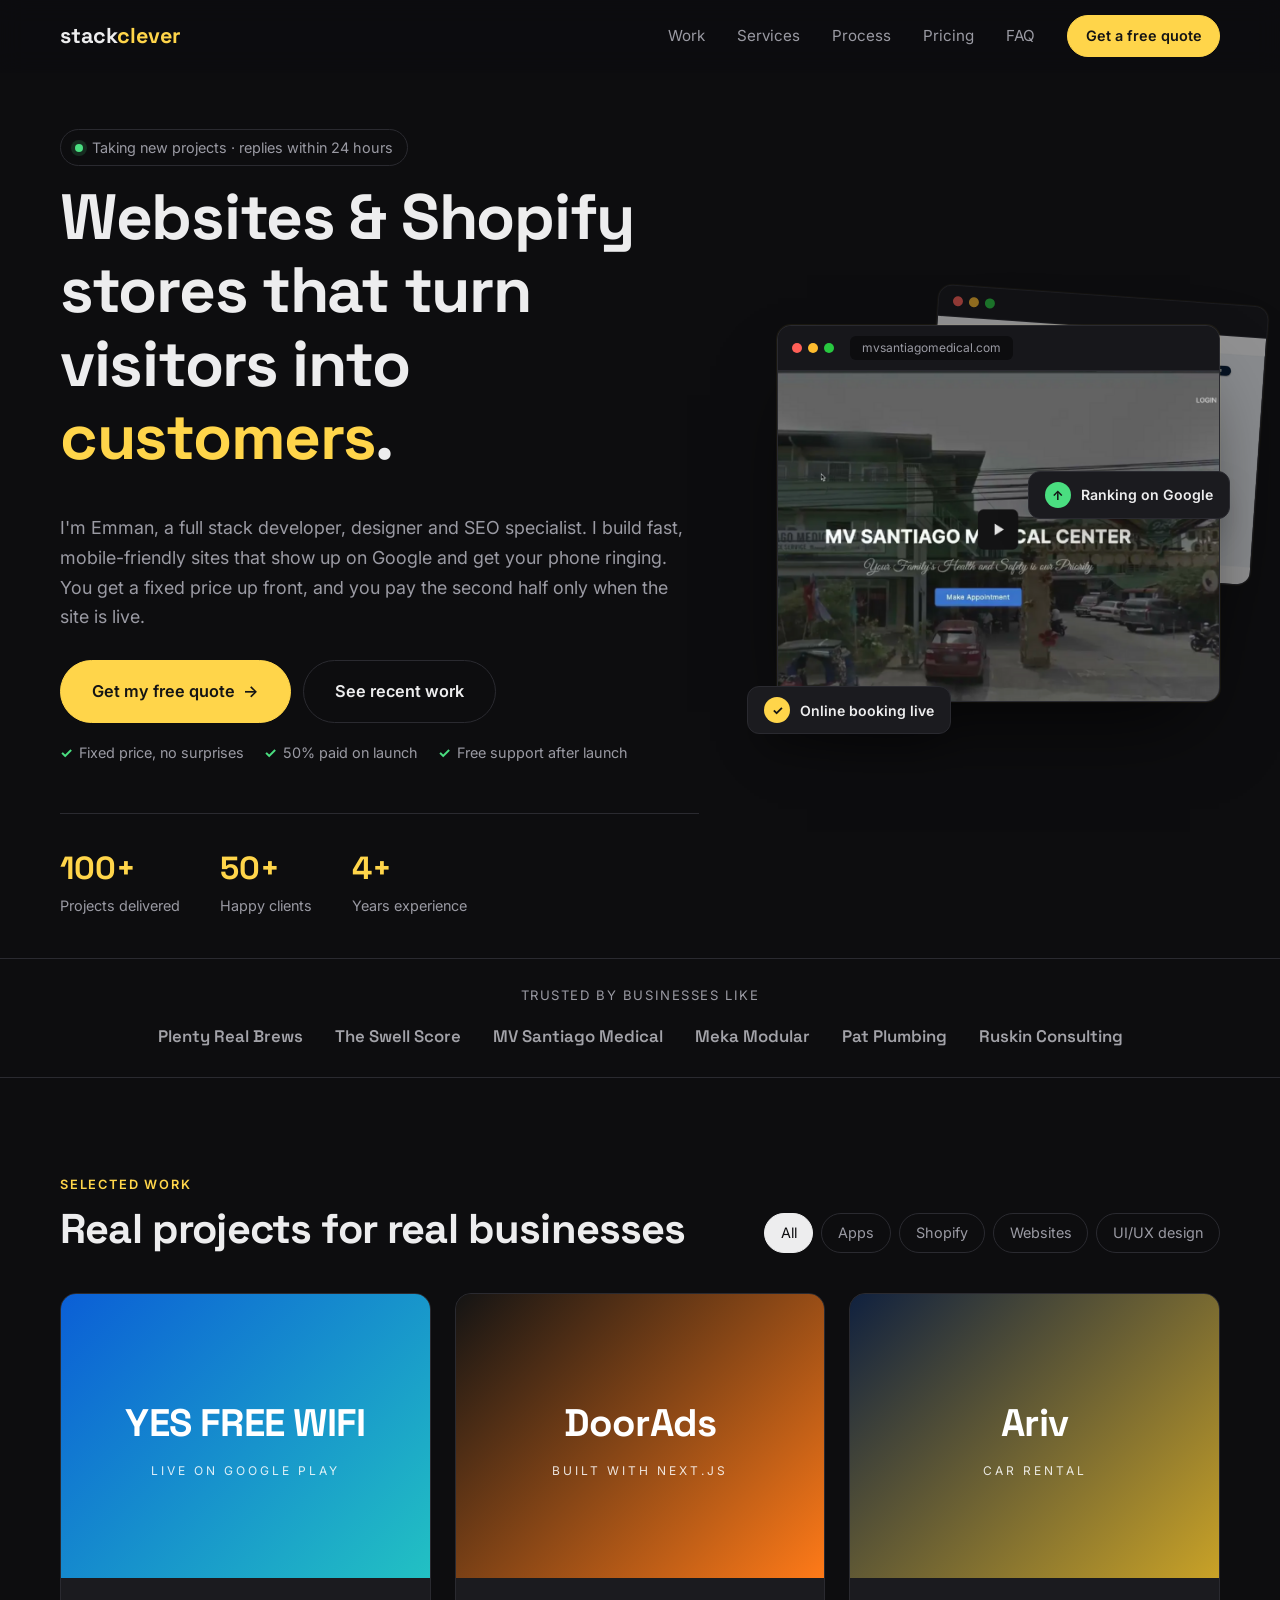
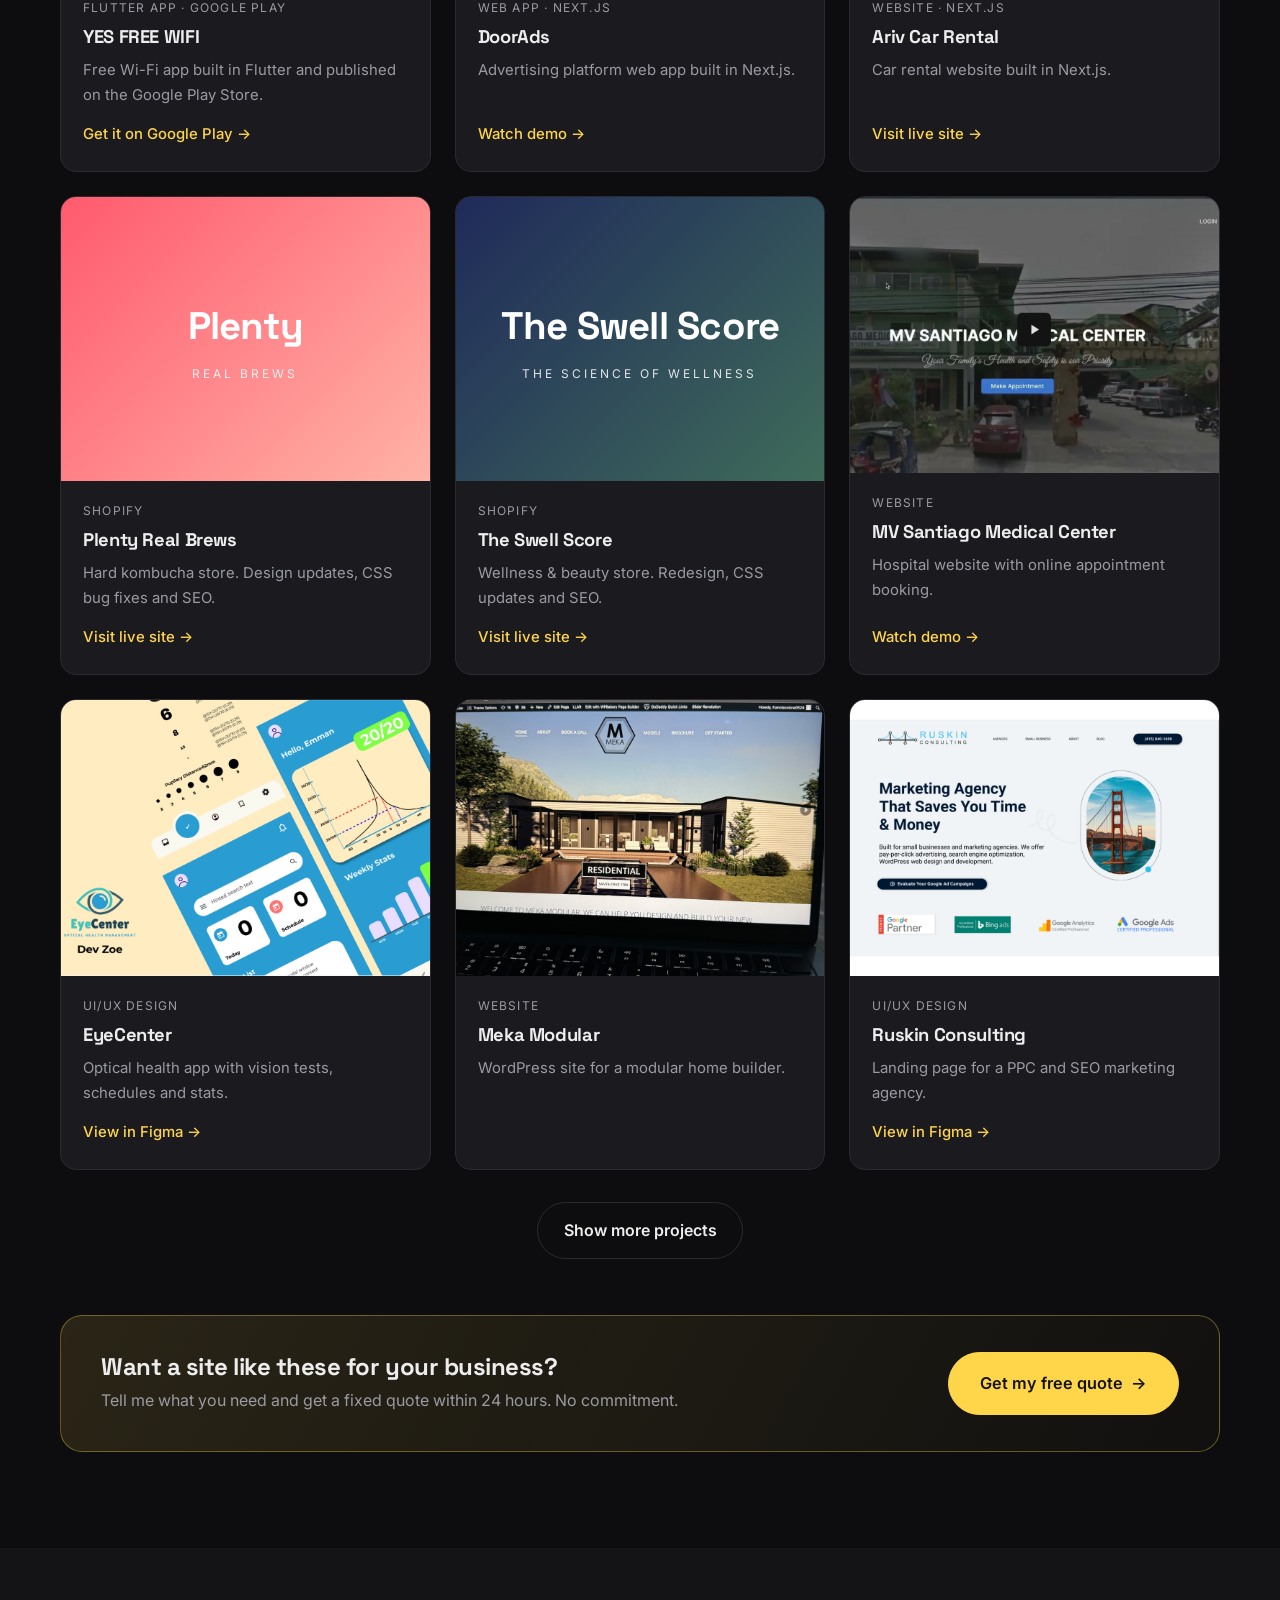
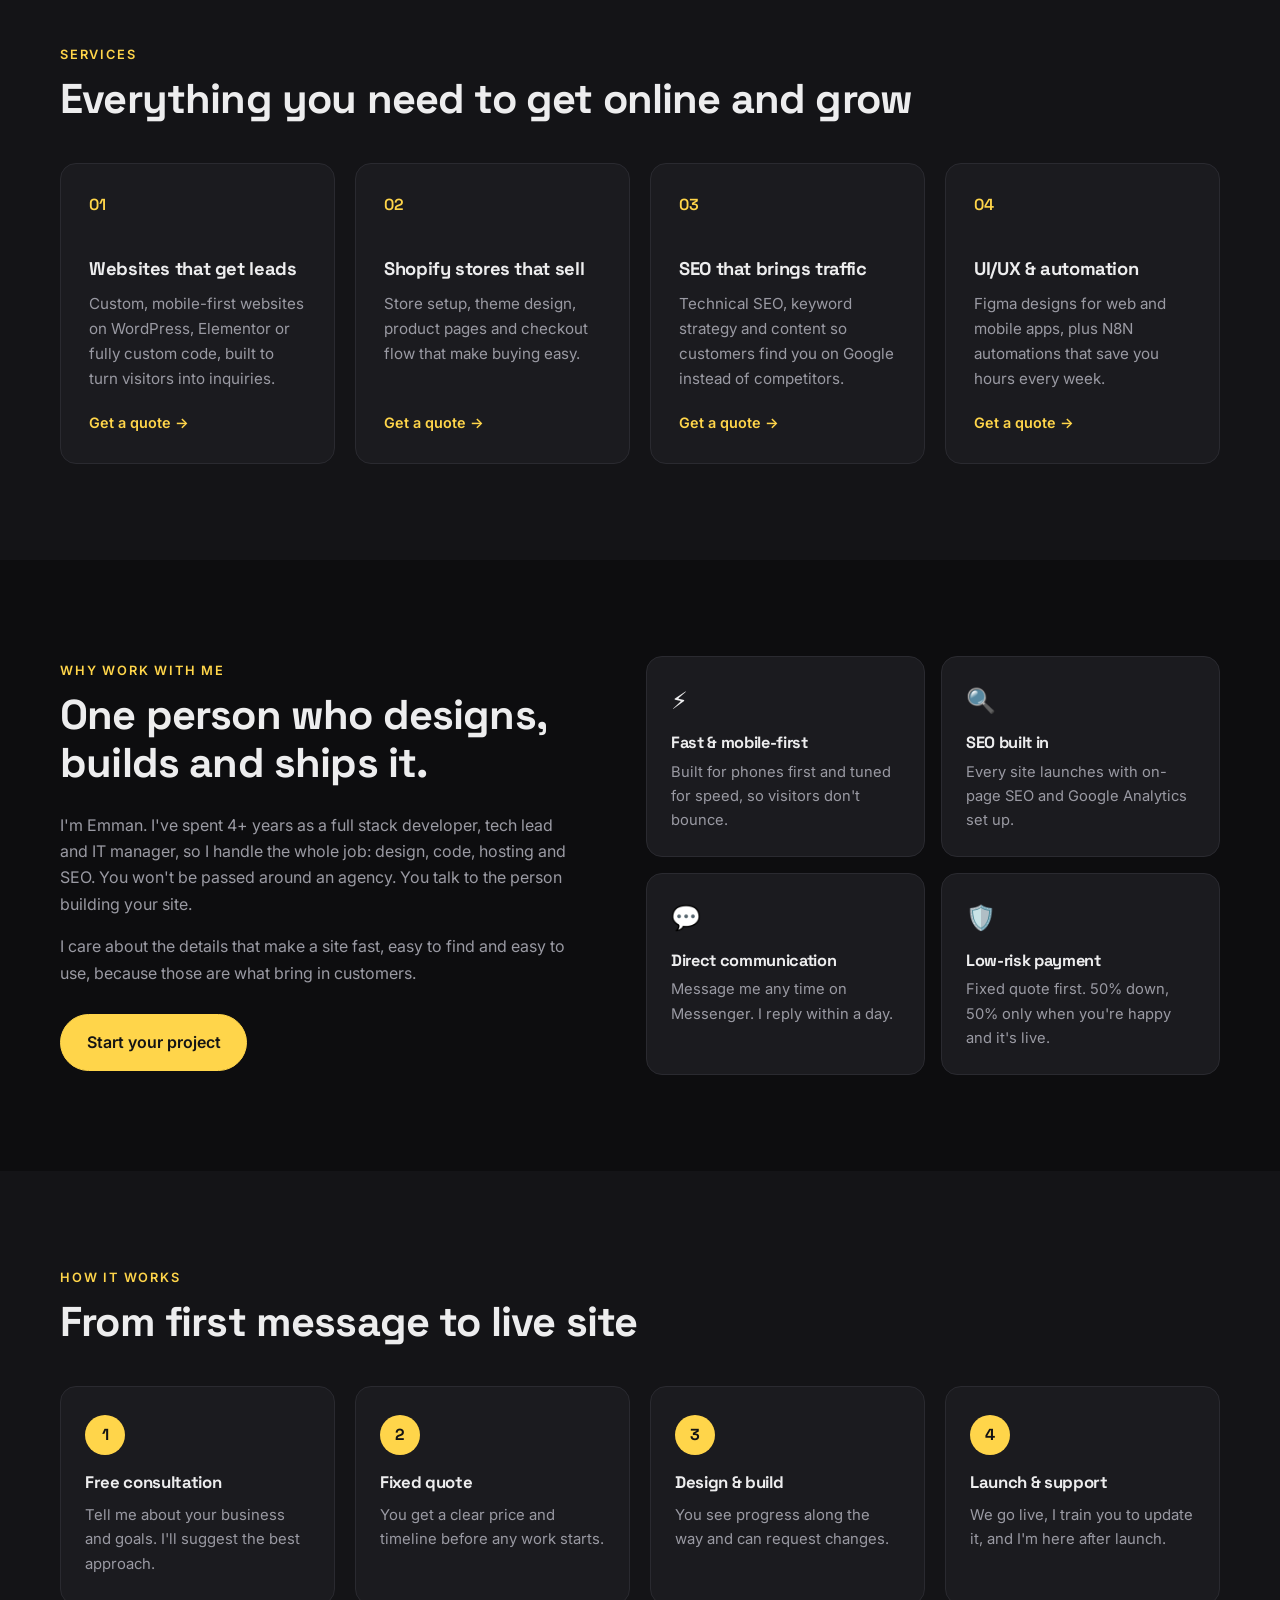
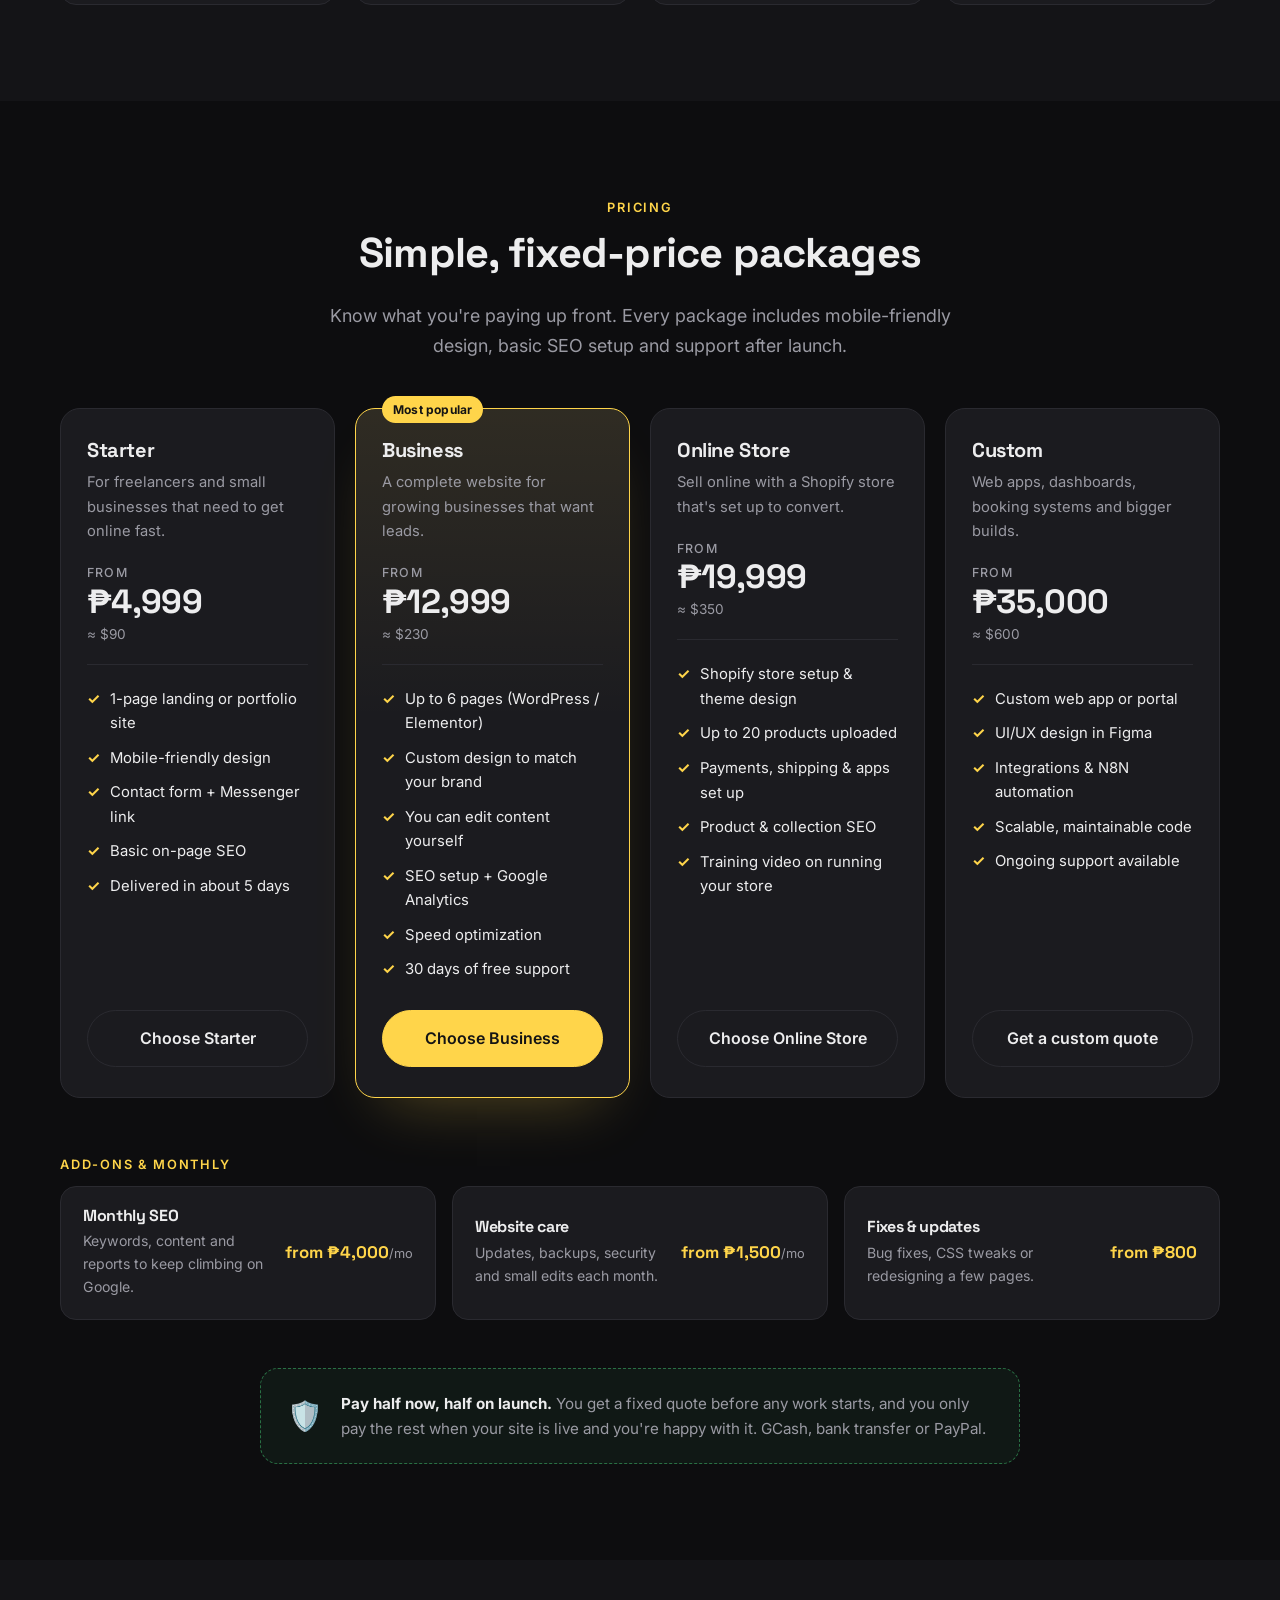
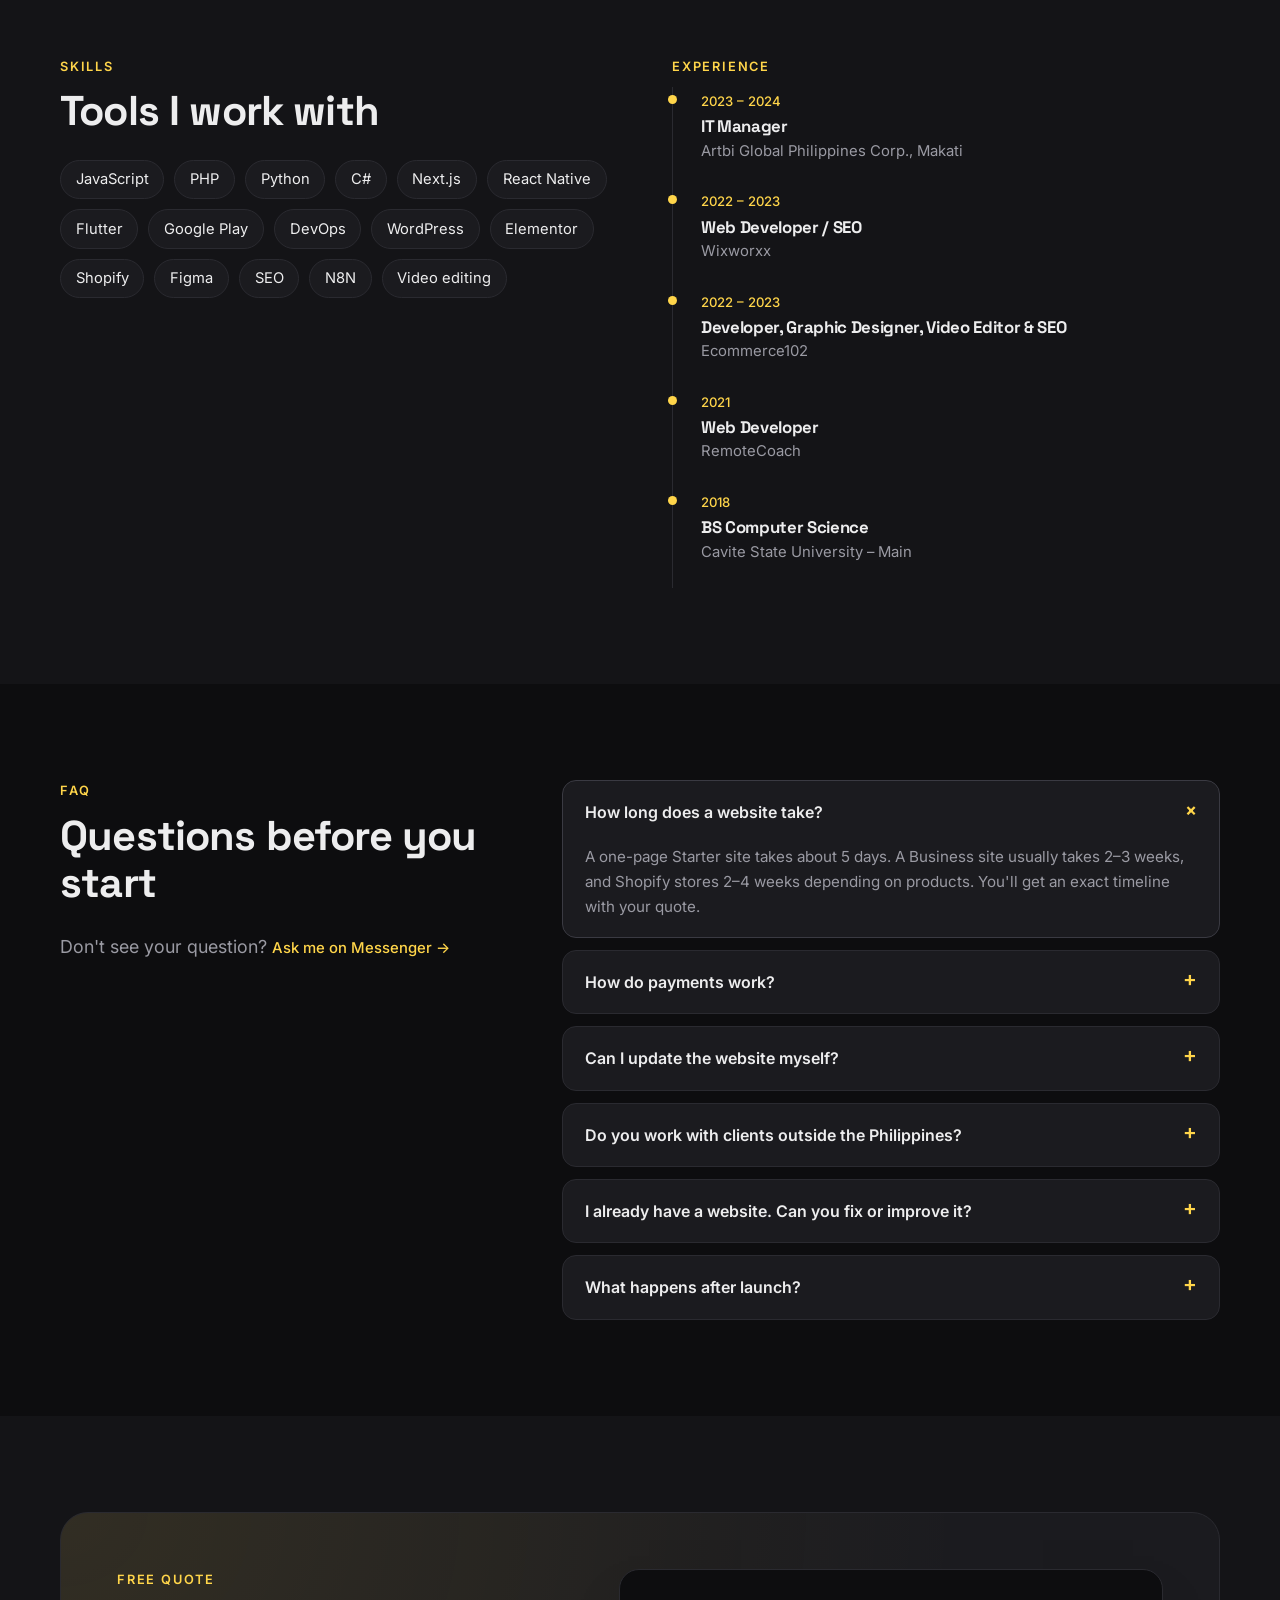
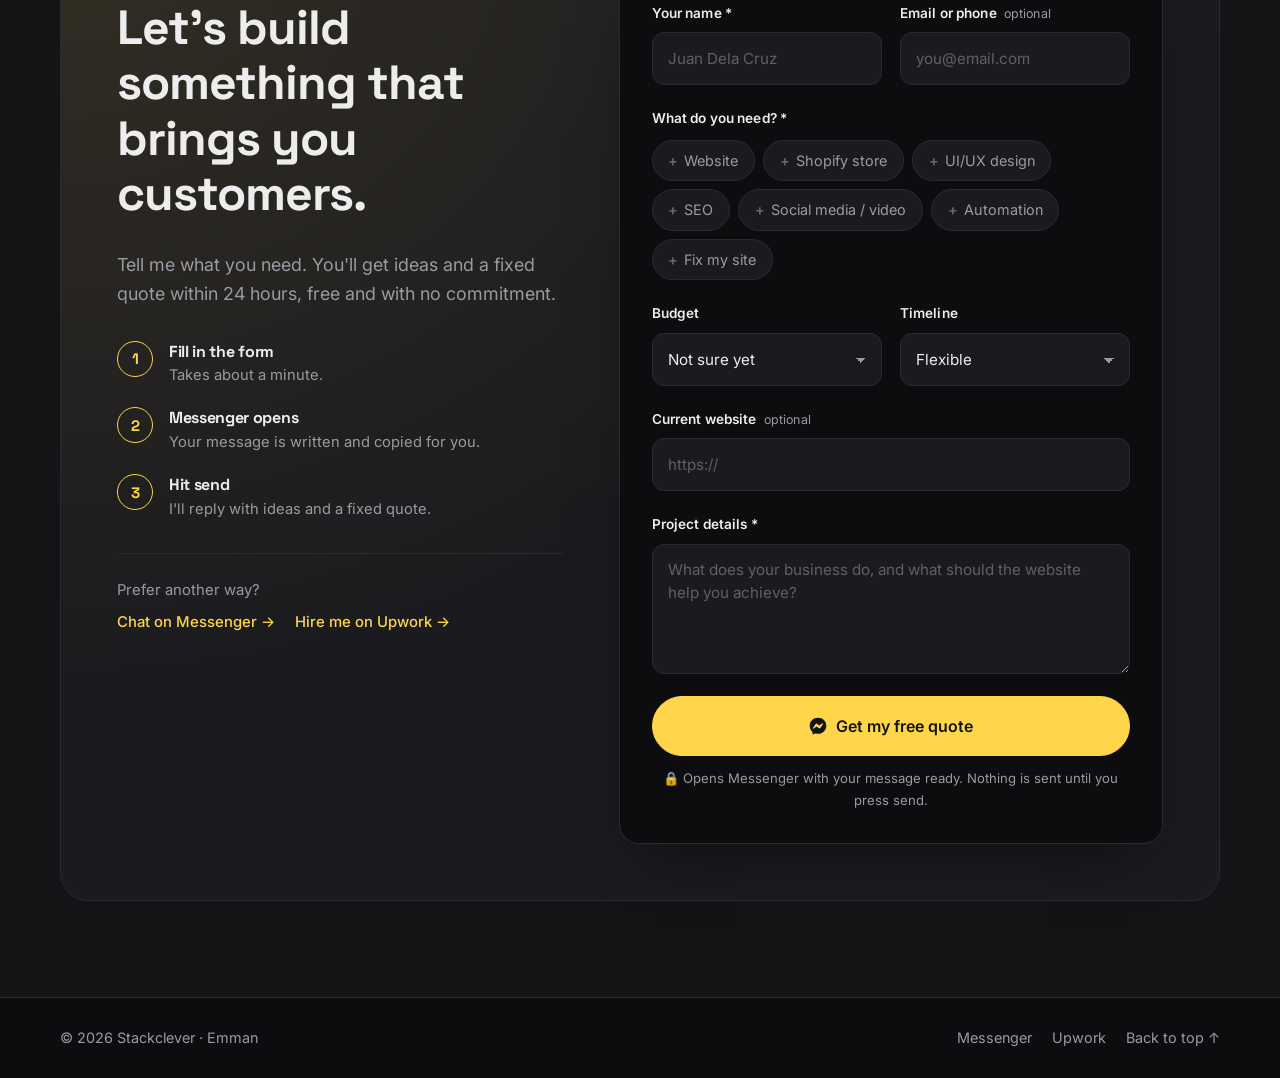
==== commit fa06afe9: "up" ====
--- a/index.html
+++ b/index.html
@@ -113,6 +113,7 @@
           </div>
           <div class="filters" role="tablist">
             <button class="filter is-active" data-filter="all">All</button>
+            <button class="filter" data-filter="app">Apps</button>
             <button class="filter" data-filter="shopify">Shopify</button>
             <button class="filter" data-filter="web">Websites</button>
             <button class="filter" data-filter="design">UI/UX design</button>
@@ -120,6 +121,42 @@
         </div>
 
         <div class="grid">
+          <article class="project" data-cat="app">
+            <a class="project__img project__img--brand" href="https://play.google.com/store/apps/details?id=com.yesfreewifi" target="_blank" rel="noopener" style="--b1:#0b5fd6;--b2:#22c1c3">
+              <span class="brand-name">YES FREE WIFI</span><span class="brand-sub">Live on Google Play</span>
+            </a>
+            <div class="project__body">
+              <span class="tag">Flutter app · Google Play</span>
+              <h3>YES FREE WIFI</h3>
+              <p>Free Wi-Fi app built in Flutter and published on the Google Play Store.</p>
+              <a href="https://play.google.com/store/apps/details?id=com.yesfreewifi" target="_blank" rel="noopener" class="link">Get it on Google Play →</a>
+            </div>
+          </article>
+
+          <article class="project" data-cat="app web">
+            <a class="project__img project__img--brand" href="https://youtu.be/w-XXgbsyz84" target="_blank" rel="noopener" style="--b1:#141414;--b2:#ff7a18">
+              <span class="brand-name">DoorAds</span><span class="brand-sub">Built with Next.js</span>
+            </a>
+            <div class="project__body">
+              <span class="tag">Web app · Next.js</span>
+              <h3>DoorAds</h3>
+              <p>Advertising platform web app built in Next.js.</p>
+              <a href="https://youtu.be/w-XXgbsyz84" target="_blank" rel="noopener" class="link">Watch demo →</a>
+            </div>
+          </article>
+
+          <article class="project" data-cat="web">
+            <a class="project__img project__img--brand" href="https://arivcarrental.com/" target="_blank" rel="noopener" style="--b1:#10213f;--b2:#c9a227">
+              <span class="brand-name">Ariv</span><span class="brand-sub">Car Rental</span>
+            </a>
+            <div class="project__body">
+              <span class="tag">Website · Next.js</span>
+              <h3>Ariv Car Rental</h3>
+              <p>Car rental website built in Next.js.</p>
+              <a href="https://arivcarrental.com/" target="_blank" rel="noopener" class="link">Visit live site →</a>
+            </div>
+          </article>
+
           <article class="project" data-cat="web shopify">
             <a class="project__img project__img--brand" href="https://plentyrealbrews.com/" target="_blank" rel="noopener" style="--b1:#ff5a6e;--b2:#ffb3a7">
               <span class="brand-name">Plenty</span><span class="brand-sub">Real Brews</span>
@@ -183,7 +220,7 @@
             </div>
           </article>
 
-          <article class="project" data-cat="web">
+          <article class="project is-extra" data-cat="web">
             <button class="project__img" data-full="img/6.png"><img src="img/6.png" alt="SECAP SWDA website" loading="lazy"></button>
             <div class="project__body">
               <span class="tag">Website</span>
@@ -192,7 +229,7 @@
             </div>
           </article>
 
-          <article class="project" data-cat="design">
+          <article class="project is-extra" data-cat="design">
             <button class="project__img" data-full="img/9.png"><img src="img/9.png" alt="Network monitoring dashboard design" loading="lazy"></button>
             <div class="project__body">
               <span class="tag">UI/UX design</span>
@@ -202,7 +239,7 @@
             </div>
           </article>
 
-          <article class="project" data-cat="web">
+          <article class="project is-extra" data-cat="web">
             <button class="project__img" data-full="img/13.png"><img src="img/13.png" alt="Pat Plumbing, Heating and Air website" loading="lazy"></button>
             <div class="project__body">
               <span class="tag">Website</span>
@@ -424,7 +461,7 @@
           <h2>Tools I work with</h2>
           <div class="chips">
             <span>JavaScript</span><span>PHP</span><span>Python</span><span>C#</span>
-            <span>React Native</span><span>DevOps</span><span>WordPress</span><span>Elementor</span>
+            <span>Next.js</span><span>React Native</span><span>Flutter</span><span>Google Play</span><span>DevOps</span><span>WordPress</span><span>Elementor</span>
             <span>Shopify</span><span>Figma</span><span>SEO</span><span>N8N</span><span>Video editing</span>
           </div>
         </div>
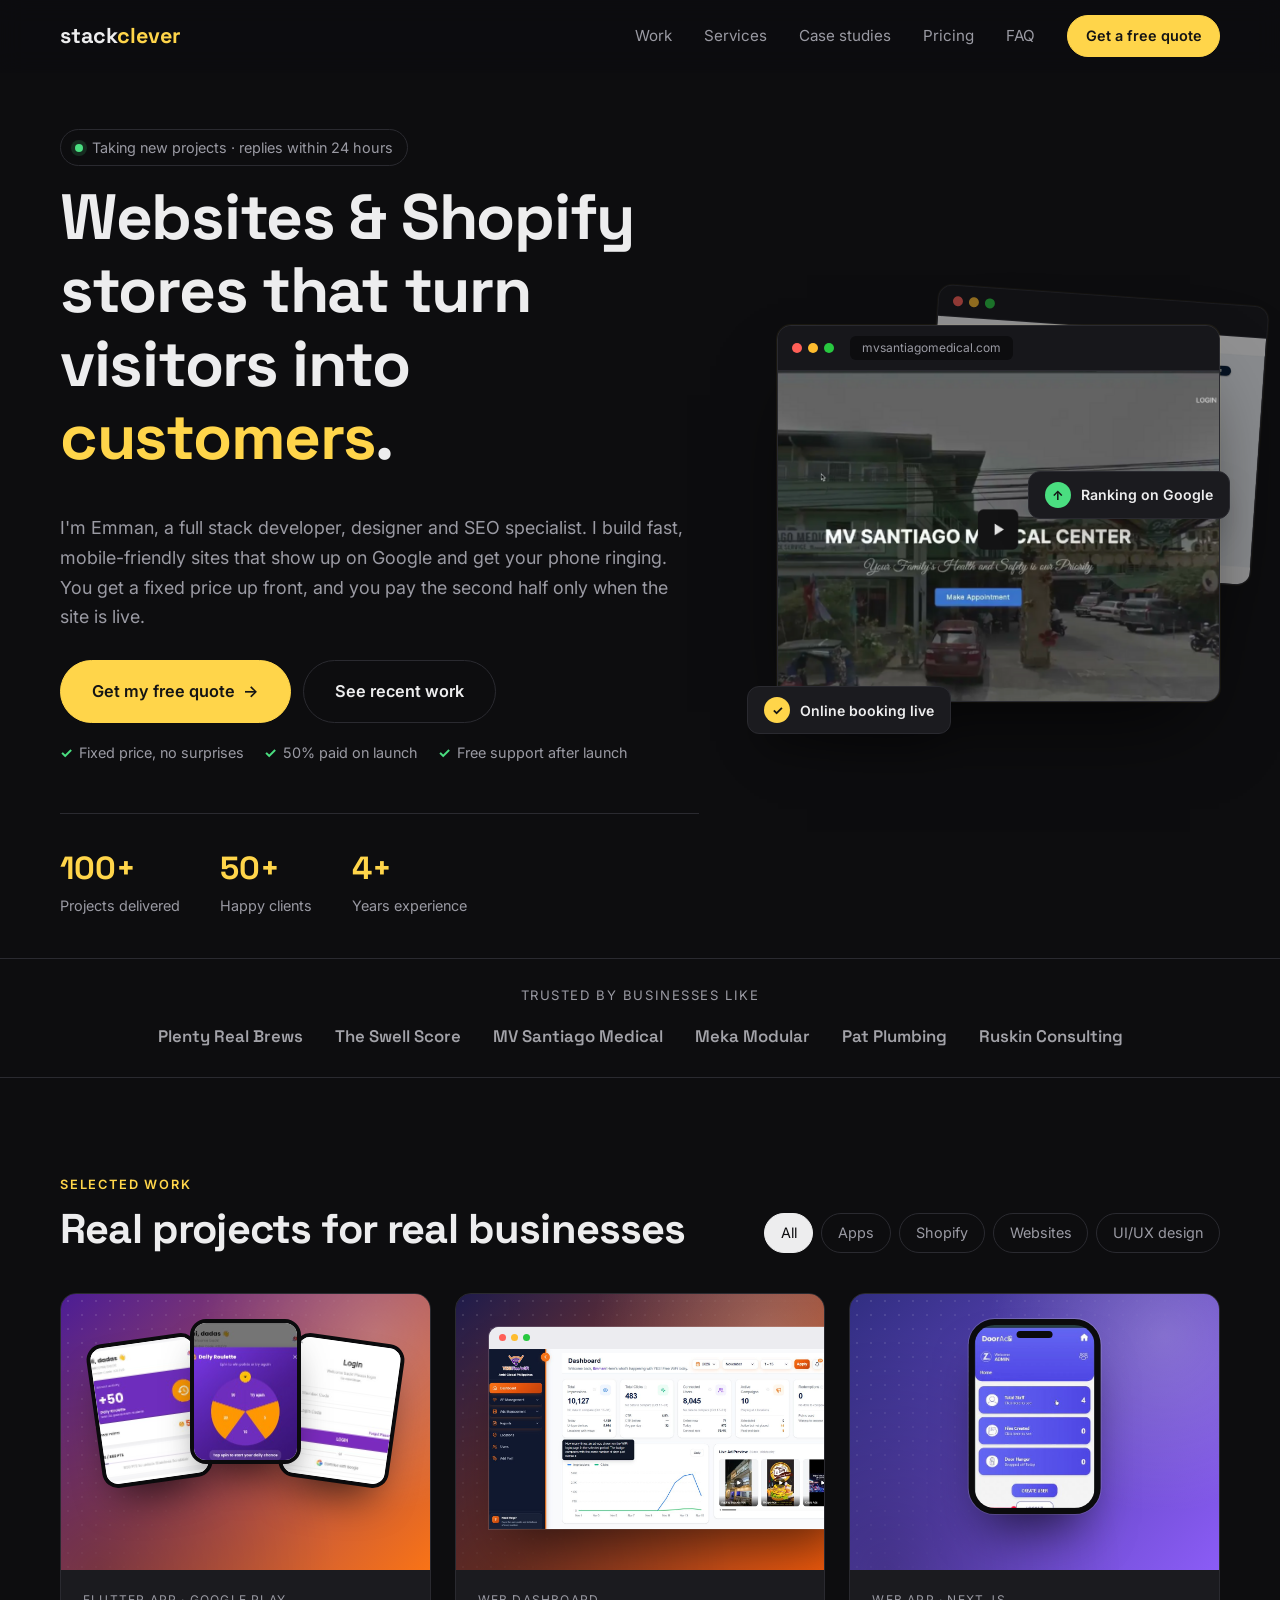
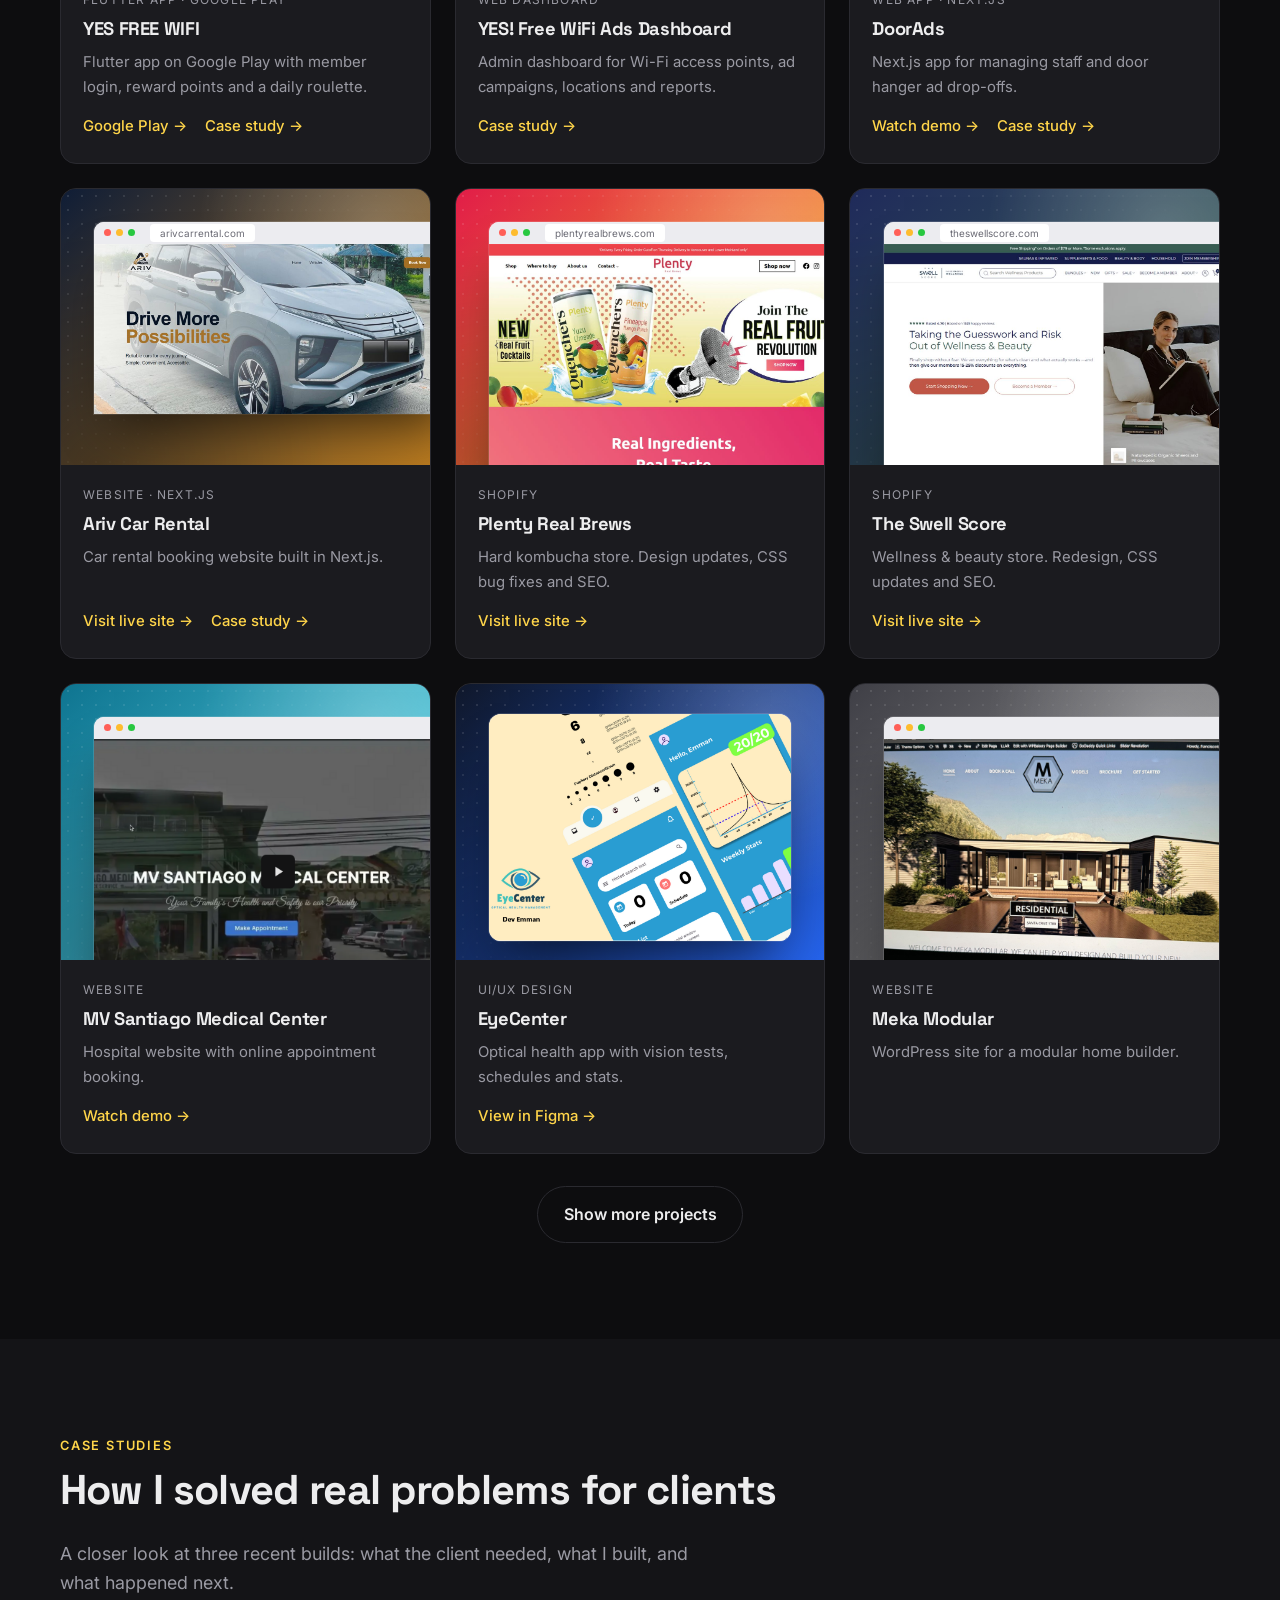
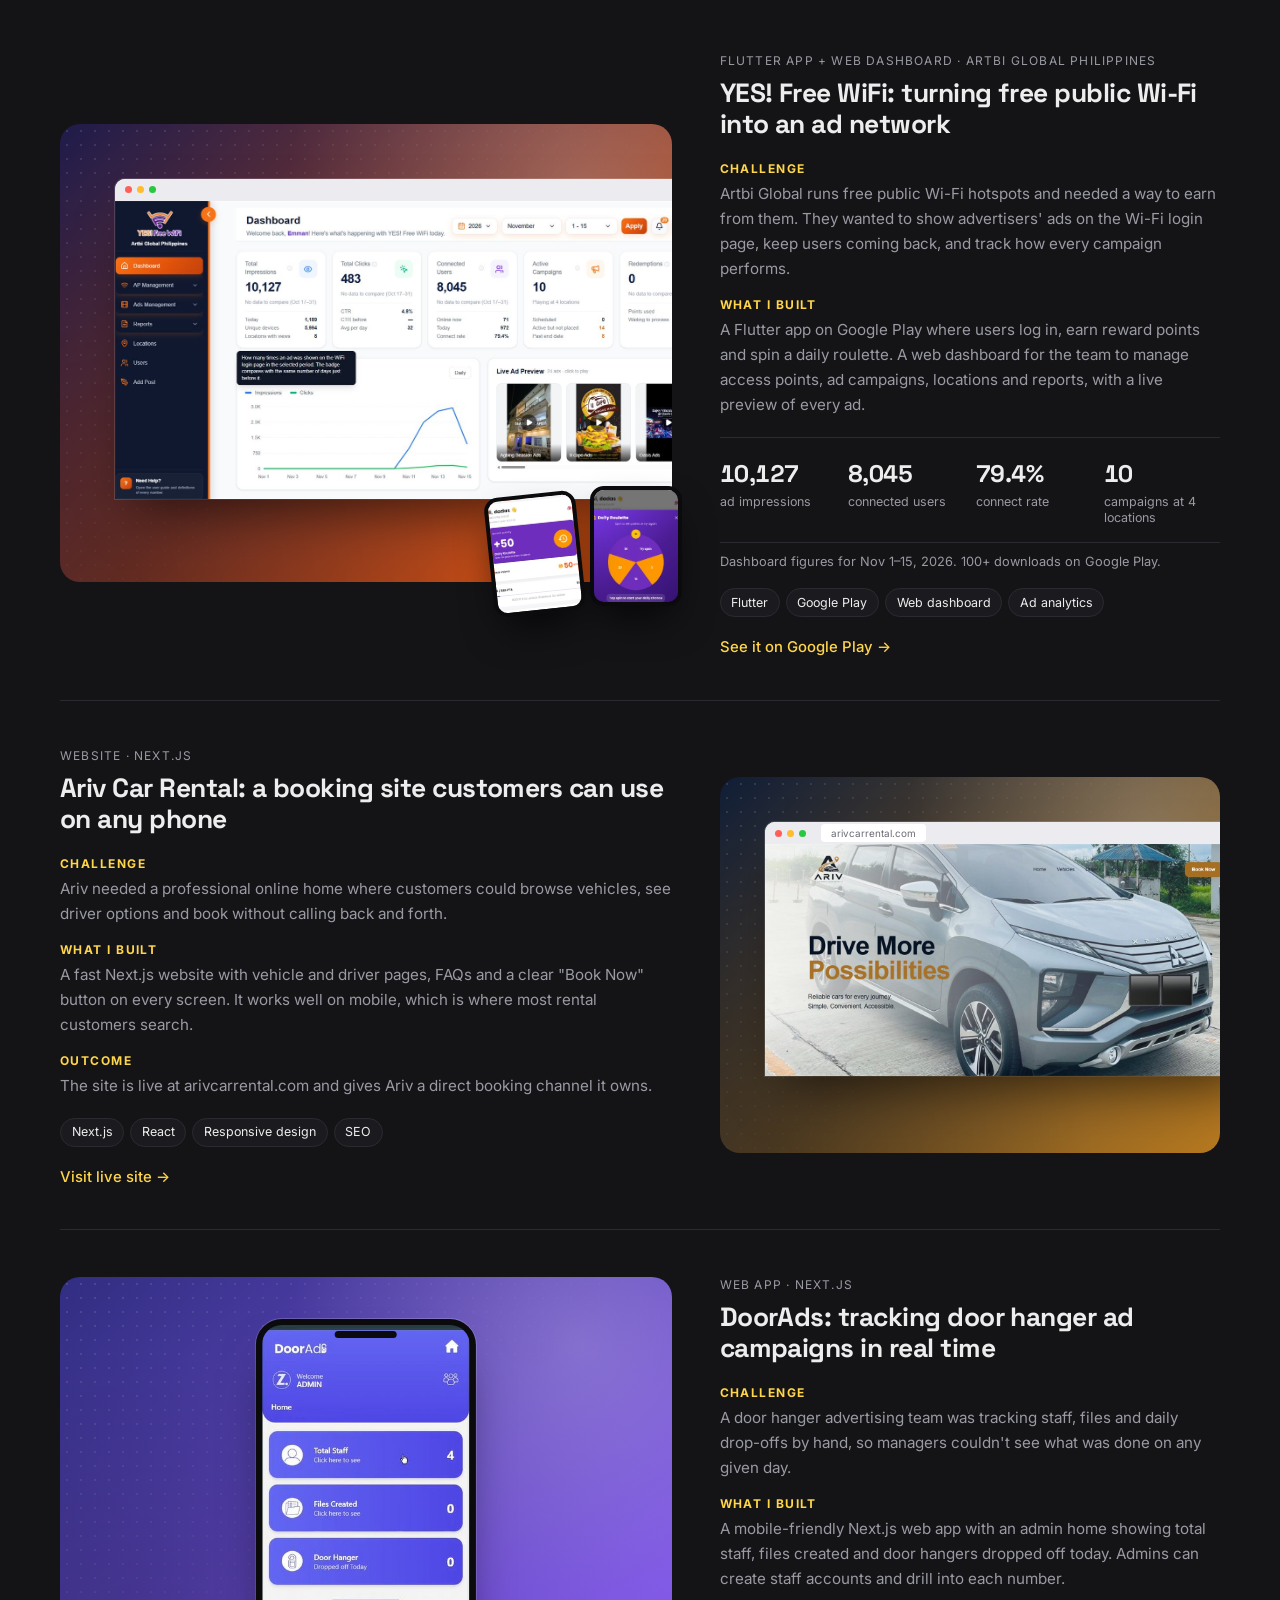
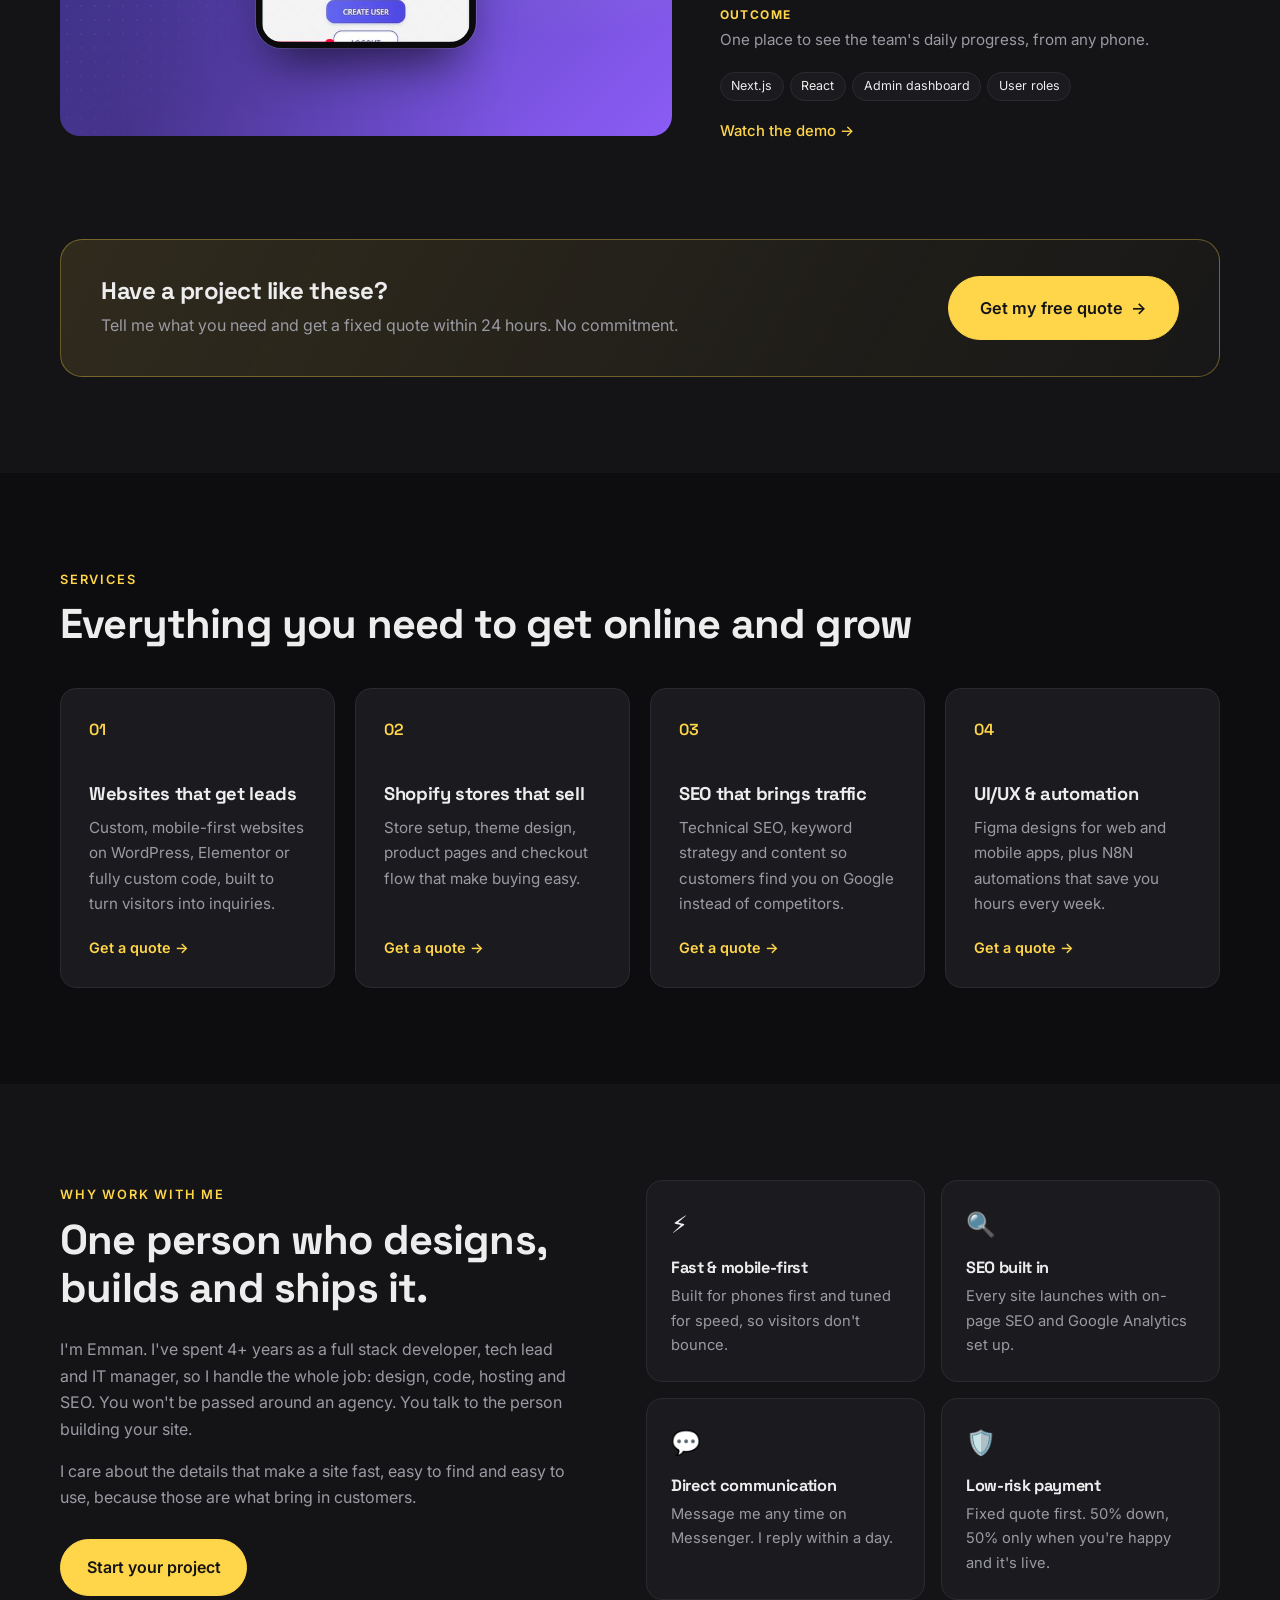
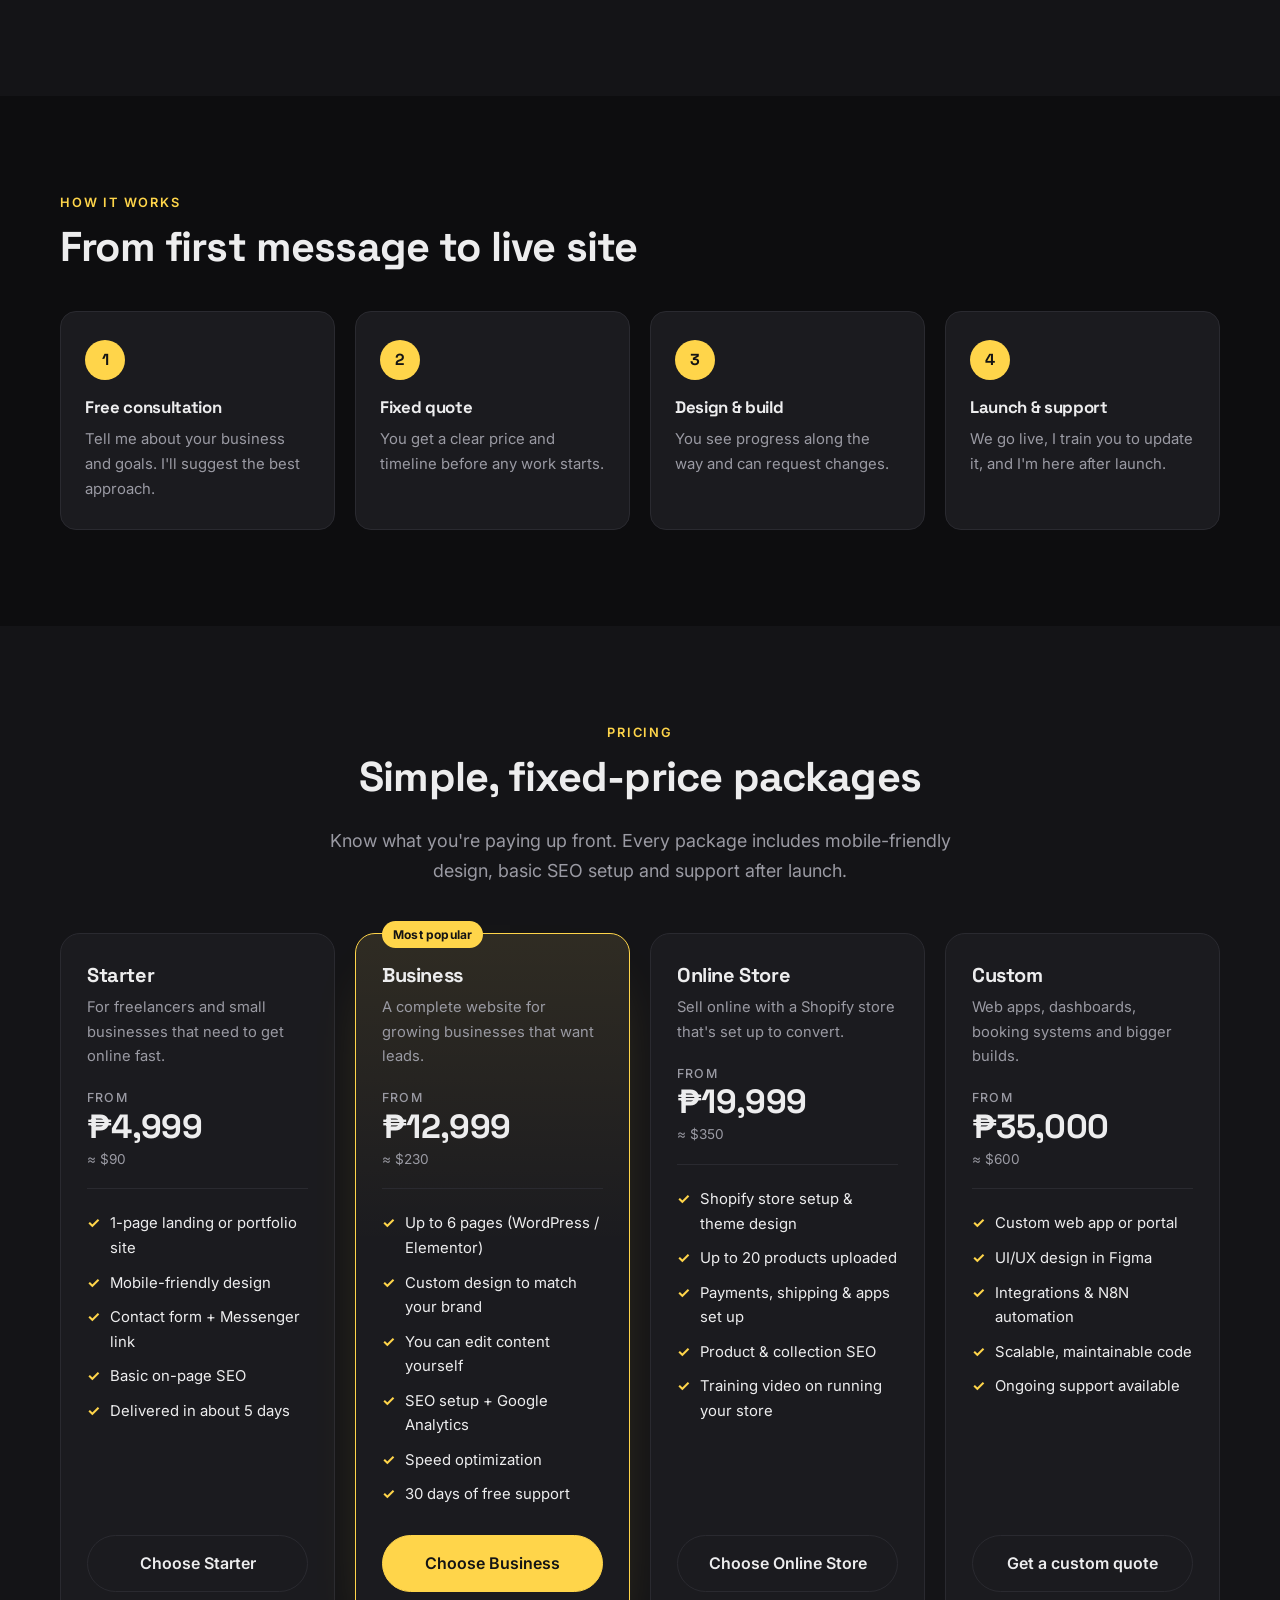
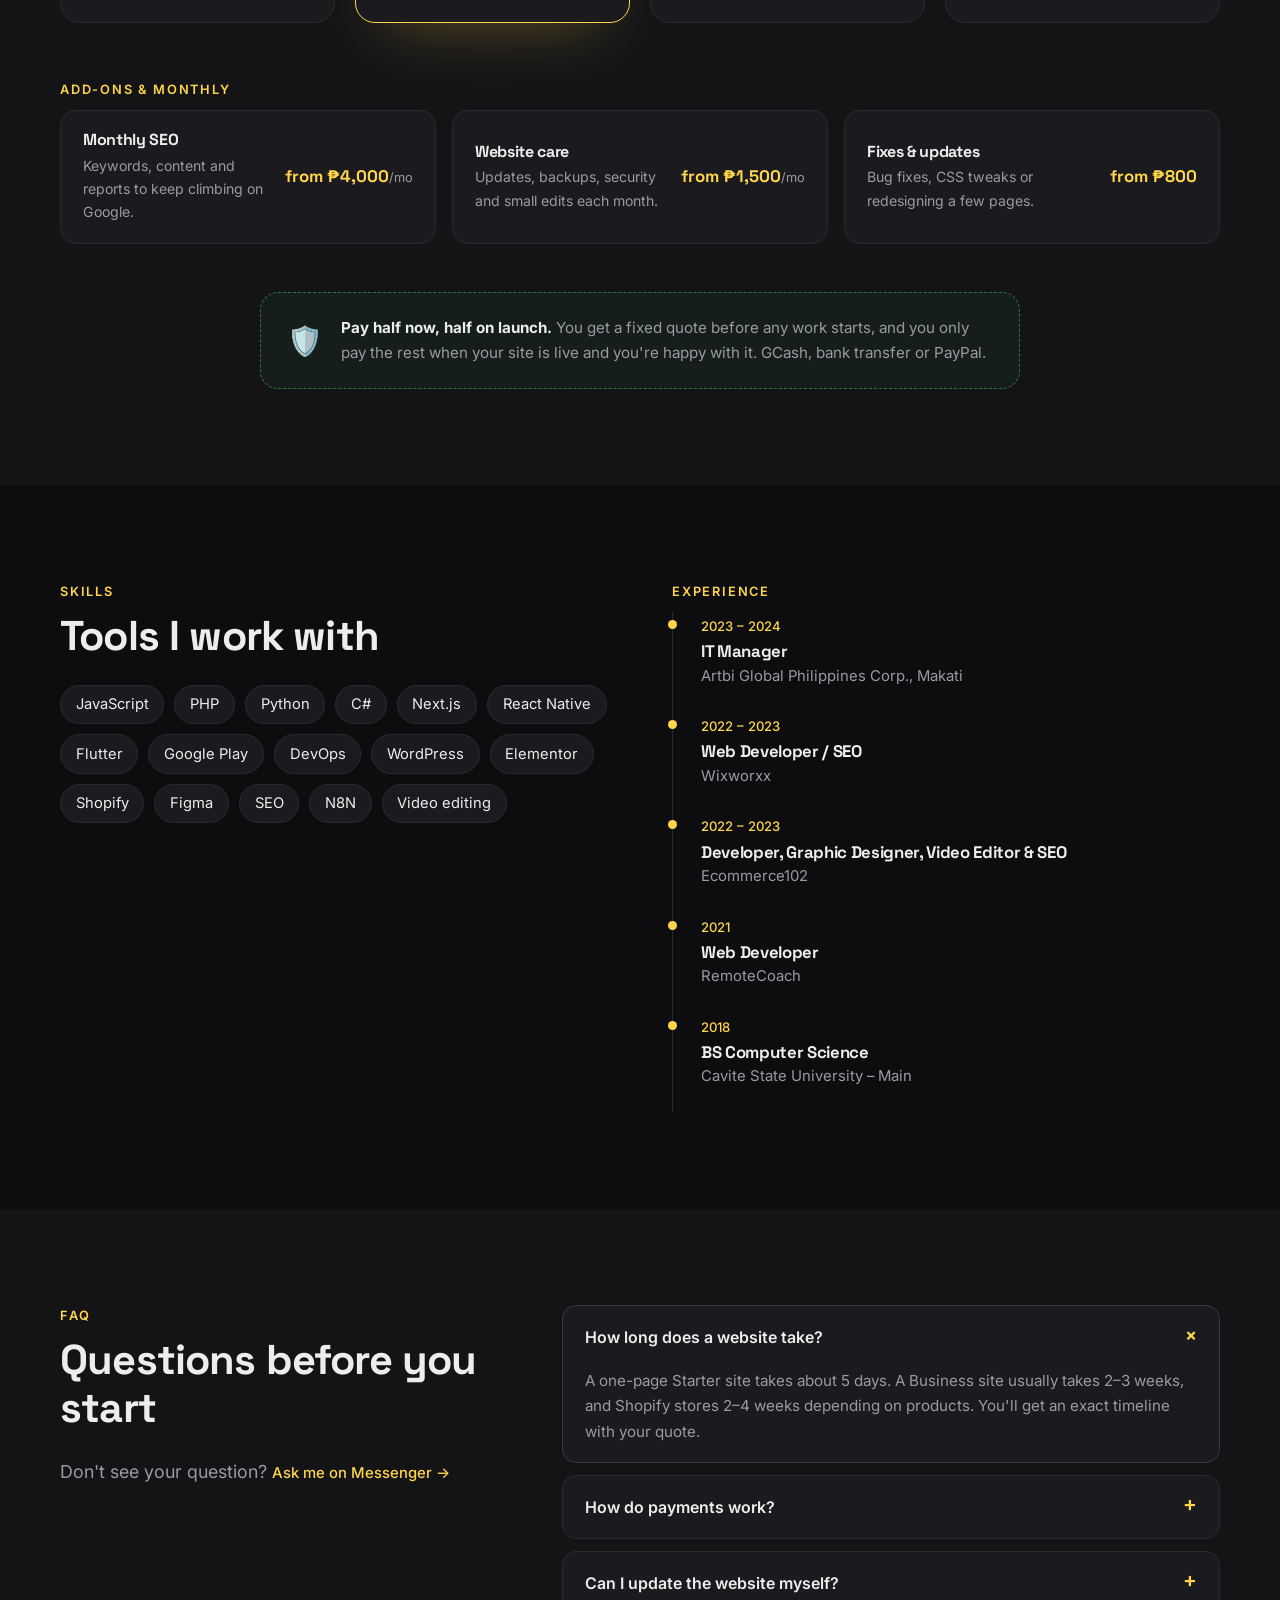
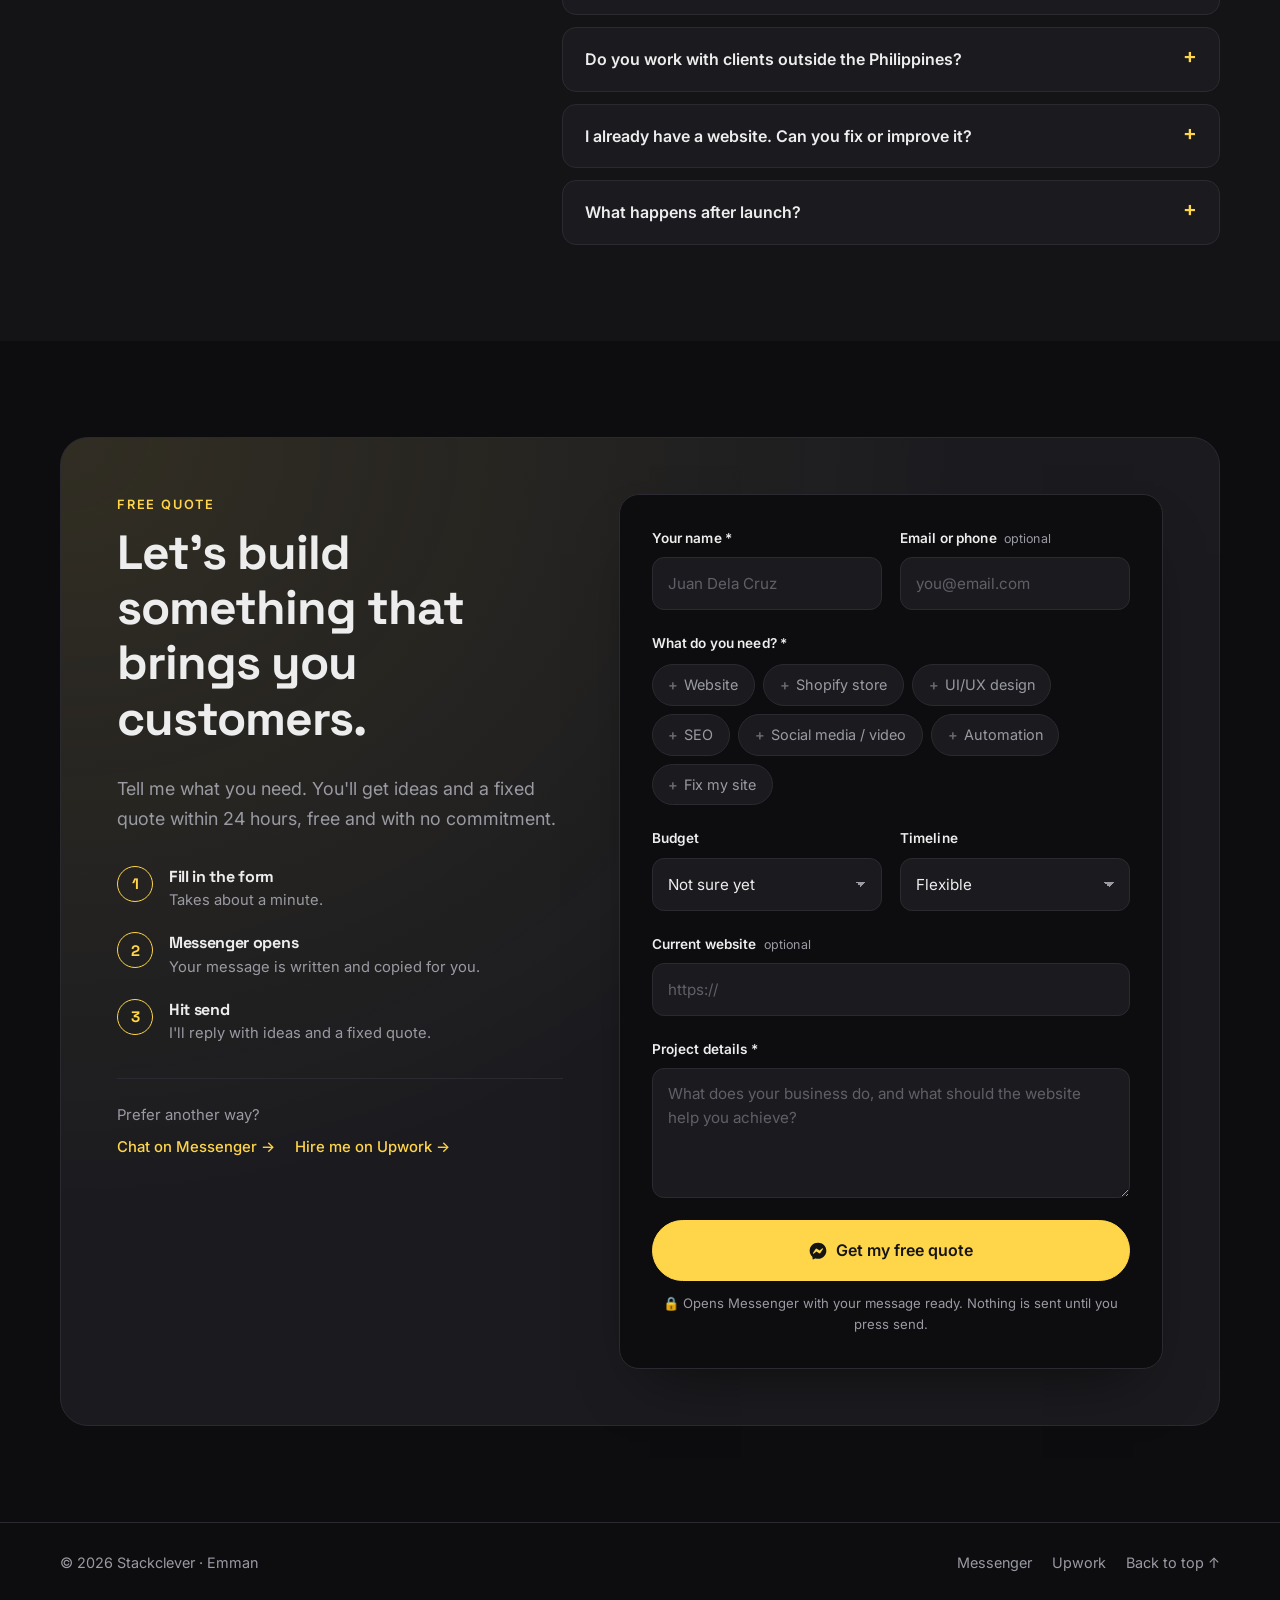
==== commit b62712f2: "up" ====
--- a/index.html
+++ b/index.html
@@ -15,7 +15,7 @@
   <link rel="preconnect" href="https://fonts.gstatic.com" crossorigin>
   <link href="https://fonts.googleapis.com/css2?family=Inter:wght@400;500;600&family=Space+Grotesk:wght@500;600;700&display=swap" rel="stylesheet">
   <link rel="preload" as="image" href="img/4.png">
-  <link rel="stylesheet" href="css/style.css?v=5">
+  <link rel="stylesheet" href="css/style.css?v=6">
   <script type="application/ld+json">
   {
     "@context": "https://schema.org",
@@ -41,7 +41,7 @@
       <nav class="nav__links">
         <a href="#work">Work</a>
         <a href="#services">Services</a>
-        <a href="#process">Process</a>
+        <a href="#case-studies">Case studies</a>
         <a href="#pricing">Pricing</a>
         <a href="#faq">FAQ</a>
         <a href="#contact" class="btn btn--sm">Get a free quote</a>
@@ -122,87 +122,116 @@
 
         <div class="grid">
           <article class="project" data-cat="app">
-            <a class="project__img project__img--brand" href="https://play.google.com/store/apps/details?id=com.yesfreewifi" target="_blank" rel="noopener" style="--b1:#0b5fd6;--b2:#22c1c3">
-              <span class="brand-name">YES FREE WIFI</span><span class="brand-sub">Live on Google Play</span>
+            <a class="project__img mock mock--screens" href="https://play.google.com/store/apps/details?id=com.yesfreewifi" target="_blank" rel="noopener" style="--b1:#4c1d95;--b2:#f97316" aria-label="YES FREE WIFI on Google Play">
+              <span class="mock__screen"><img src="img/yfw-1.jpg" alt="YES FREE WIFI home screen with reward points" loading="lazy"></span>
+              <span class="mock__screen"><img src="img/yfw-2.jpg" alt="YES FREE WIFI daily roulette screen" loading="lazy"></span>
+              <span class="mock__screen"><img src="img/yfw-3.jpg" alt="YES FREE WIFI login screen" loading="lazy"></span>
             </a>
             <div class="project__body">
               <span class="tag">Flutter app · Google Play</span>
               <h3>YES FREE WIFI</h3>
-              <p>Free Wi-Fi app built in Flutter and published on the Google Play Store.</p>
-              <a href="https://play.google.com/store/apps/details?id=com.yesfreewifi" target="_blank" rel="noopener" class="link">Get it on Google Play →</a>
+              <p>Flutter app on Google Play with member login, reward points and a daily roulette.</p>
+              <div class="project__links">
+                <a href="https://play.google.com/store/apps/details?id=com.yesfreewifi" target="_blank" rel="noopener" class="link">Google Play →</a>
+                <a href="#case-yesfreewifi" class="link">Case study →</a>
+              </div>
             </div>
           </article>
 
           <article class="project" data-cat="app web">
-            <a class="project__img project__img--brand" href="https://youtu.be/w-XXgbsyz84" target="_blank" rel="noopener" style="--b1:#141414;--b2:#ff7a18">
-              <span class="brand-name">DoorAds</span><span class="brand-sub">Built with Next.js</span>
-            </a>
+            <button class="project__img mock" data-full="img/yesfreewifi-dashboard.jpg" style="--b1:#1e1b4b;--b2:#ea580c">
+              <span class="mock__browser"><span class="mock__bar"><i></i><i></i><i></i></span><img src="img/yesfreewifi-dashboard.jpg" alt="YES! Free WiFi ads dashboard with impressions, clicks and connected users" loading="lazy"></span>
+            </button>
+            <div class="project__body">
+              <span class="tag">Web dashboard</span>
+              <h3>YES! Free WiFi Ads Dashboard</h3>
+              <p>Admin dashboard for Wi-Fi access points, ad campaigns, locations and reports.</p>
+              <div class="project__links"><a href="#case-yesfreewifi" class="link">Case study →</a></div>
+            </div>
+          </article>
+
+          <article class="project" data-cat="app web">
+            <button class="project__img mock mock--phone" data-full="img/doorads.jpg" style="--b1:#312e81;--b2:#8b5cf6">
+              <span class="mock__phone"><img src="img/doorads.jpg" alt="DoorAds admin home screen with staff, files and door hanger counts" loading="lazy"></span>
+            </button>
             <div class="project__body">
               <span class="tag">Web app · Next.js</span>
               <h3>DoorAds</h3>
-              <p>Advertising platform web app built in Next.js.</p>
-              <a href="https://youtu.be/w-XXgbsyz84" target="_blank" rel="noopener" class="link">Watch demo →</a>
+              <p>Next.js app for managing staff and door hanger ad drop-offs.</p>
+              <div class="project__links">
+                <a href="https://youtu.be/w-XXgbsyz84" target="_blank" rel="noopener" class="link">Watch demo →</a>
+                <a href="#case-doorads" class="link">Case study →</a>
+              </div>
             </div>
           </article>
 
           <article class="project" data-cat="web">
-            <a class="project__img project__img--brand" href="https://arivcarrental.com/" target="_blank" rel="noopener" style="--b1:#10213f;--b2:#c9a227">
-              <span class="brand-name">Ariv</span><span class="brand-sub">Car Rental</span>
-            </a>
+            <button class="project__img mock" data-full="img/ariv.jpg" style="--b1:#0f1d36;--b2:#b7791f">
+              <span class="mock__browser"><span class="mock__bar"><i></i><i></i><i></i><em>arivcarrental.com</em></span><img src="img/ariv.jpg" alt="Ariv Car Rental homepage" loading="lazy"></span>
+            </button>
             <div class="project__body">
               <span class="tag">Website · Next.js</span>
               <h3>Ariv Car Rental</h3>
-              <p>Car rental website built in Next.js.</p>
-              <a href="https://arivcarrental.com/" target="_blank" rel="noopener" class="link">Visit live site →</a>
+              <p>Car rental booking website built in Next.js.</p>
+              <div class="project__links">
+                <a href="https://arivcarrental.com/" target="_blank" rel="noopener" class="link">Visit live site →</a>
+                <a href="#case-ariv" class="link">Case study →</a>
+              </div>
             </div>
           </article>
 
           <article class="project" data-cat="web shopify">
-            <a class="project__img project__img--brand" href="https://plentyrealbrews.com/" target="_blank" rel="noopener" style="--b1:#ff5a6e;--b2:#ffb3a7">
-              <span class="brand-name">Plenty</span><span class="brand-sub">Real Brews</span>
-            </a>
+            <button class="project__img mock" data-full="img/plenty.jpg" style="--b1:#e11d48;--b2:#fbbf24">
+              <span class="mock__browser"><span class="mock__bar"><i></i><i></i><i></i><em>plentyrealbrews.com</em></span><img src="img/plenty.jpg" alt="Plenty Real Brews Shopify store homepage" loading="lazy"></span>
+            </button>
             <div class="project__body">
               <span class="tag">Shopify</span>
               <h3>Plenty Real Brews</h3>
               <p>Hard kombucha store. Design updates, CSS bug fixes and SEO.</p>
-              <a href="https://plentyrealbrews.com/" target="_blank" rel="noopener" class="link">Visit live site →</a>
+              <div class="project__links"><a href="https://plentyrealbrews.com/" target="_blank" rel="noopener" class="link">Visit live site →</a></div>
             </div>
           </article>
 
           <article class="project" data-cat="web shopify">
-            <a class="project__img project__img--brand" href="https://theswellscore.com/" target="_blank" rel="noopener" style="--b1:#1f2a5a;--b2:#3f6b5a">
-              <span class="brand-name">The Swell Score</span><span class="brand-sub">The science of wellness</span>
-            </a>
+            <button class="project__img mock" data-full="img/swell.jpg" style="--b1:#1f2a5a;--b2:#3f6b5a">
+              <span class="mock__browser"><span class="mock__bar"><i></i><i></i><i></i><em>theswellscore.com</em></span><img src="img/swell.jpg" alt="The Swell Score Shopify store homepage" loading="lazy"></span>
+            </button>
             <div class="project__body">
               <span class="tag">Shopify</span>
               <h3>The Swell Score</h3>
               <p>Wellness &amp; beauty store. Redesign, CSS updates and SEO.</p>
-              <a href="https://theswellscore.com/" target="_blank" rel="noopener" class="link">Visit live site →</a>
+              <div class="project__links"><a href="https://theswellscore.com/" target="_blank" rel="noopener" class="link">Visit live site →</a></div>
             </div>
           </article>
 
           <article class="project" data-cat="web">
-            <button class="project__img" data-full="img/4.png"><img src="img/4.png" alt="MV Santiago Medical Center website" loading="lazy"></button>
+            <button class="project__img mock" data-full="img/4.png" style="--b1:#0e7490;--b2:#67e8f9">
+              <span class="mock__browser"><span class="mock__bar"><i></i><i></i><i></i></span><img src="img/4.png" alt="MV Santiago Medical Center website" loading="lazy"></span>
+            </button>
             <div class="project__body">
               <span class="tag">Website</span>
               <h3>MV Santiago Medical Center</h3>
               <p>Hospital website with online appointment booking.</p>
-              <a href="https://drive.google.com/file/d/1vnJQThaOUmRZvaTdO-5tz89unf8gMTom/view?usp=sharing" target="_blank" rel="noopener" class="link">Watch demo →</a>
+              <div class="project__links"><a href="https://drive.google.com/file/d/1vnJQThaOUmRZvaTdO-5tz89unf8gMTom/view?usp=sharing" target="_blank" rel="noopener" class="link">Watch demo →</a></div>
             </div>
           </article>
 
           <article class="project" data-cat="design">
-            <button class="project__img" data-full="img/2.png"><img src="img/2.png" alt="EyeCenter optical health app design" loading="lazy"></button>
+            <button class="project__img mock mock--canvas" data-full="img/2.png" style="--b1:#0f172a;--b2:#2563eb">
+              <span class="mock__card"><img src="img/2.png" alt="EyeCenter optical health app design" loading="lazy"></span>
+            </button>
             <div class="project__body">
               <span class="tag">UI/UX design</span>
               <h3>EyeCenter</h3>
               <p>Optical health app with vision tests, schedules and stats.</p>
-              <a href="https://www.figma.com/design/5bYnmYxXP16HL3QsRPipEW/Optical-Management?node-id=0-1&p=f&t=qf8nymWtF7m3hqcH-0" target="_blank" rel="noopener" class="link">View in Figma →</a>
+              <div class="project__links"><a href="https://www.figma.com/design/5bYnmYxXP16HL3QsRPipEW/Optical-Management?node-id=0-1&p=f&t=qf8nymWtF7m3hqcH-0" target="_blank" rel="noopener" class="link">View in Figma →</a></div>
             </div>
           </article>
 
           <article class="project" data-cat="web">
-            <button class="project__img" data-full="img/about-1.jpg"><img src="img/about-1.jpg" alt="Meka Modular website" loading="lazy"></button>
+            <button class="project__img mock" data-full="img/about-1.jpg" style="--b1:#3f3f46;--b2:#a3a3a3">
+              <span class="mock__browser"><span class="mock__bar"><i></i><i></i><i></i></span><img src="img/about-1.jpg" alt="Meka Modular website" loading="lazy"></span>
+            </button>
             <div class="project__body">
               <span class="tag">Website</span>
               <h3>Meka Modular</h3>
@@ -210,18 +239,33 @@
             </div>
           </article>
 
-          <article class="project" data-cat="design">
-            <button class="project__img" data-full="img/12.png"><img src="img/12.png" alt="Ruskin Consulting website design" loading="lazy"></button>
+          <article class="project is-extra" data-cat="design">
+            <button class="project__img mock mock--canvas" data-full="img/12.png" style="--b1:#14532d;--b2:#4ade80">
+              <span class="mock__card"><img src="img/12.png" alt="Ruskin Consulting website design" loading="lazy"></span>
+            </button>
             <div class="project__body">
               <span class="tag">UI/UX design</span>
               <h3>Ruskin Consulting</h3>
               <p>Landing page for a PPC and SEO marketing agency.</p>
-              <a href="https://www.figma.com/design/iVUIRpsnyNFxEhbb3jOBq5/ruskinconsulting?m=auto&t=c8NKMM9dDw4x8No2-6" target="_blank" rel="noopener" class="link">View in Figma →</a>
+              <div class="project__links"><a href="https://www.figma.com/design/iVUIRpsnyNFxEhbb3jOBq5/ruskinconsulting?m=auto&t=c8NKMM9dDw4x8No2-6" target="_blank" rel="noopener" class="link">View in Figma →</a></div>
             </div>
           </article>
 
           <article class="project is-extra" data-cat="web">
-            <button class="project__img" data-full="img/6.png"><img src="img/6.png" alt="SECAP SWDA website" loading="lazy"></button>
+            <button class="project__img mock" data-full="img/13.png" style="--b1:#1e3a8a;--b2:#ef4444">
+              <span class="mock__browser"><span class="mock__bar"><i></i><i></i><i></i></span><img src="img/13.png" alt="Pat Plumbing, Heating and Air website" loading="lazy"></span>
+            </button>
+            <div class="project__body">
+              <span class="tag">Website</span>
+              <h3>Pat Plumbing, Heating &amp; Air</h3>
+              <p>Service business website with scheduling and service areas.</p>
+            </div>
+          </article>
+
+          <article class="project is-extra" data-cat="web">
+            <button class="project__img mock" data-full="img/6.png" style="--b1:#7c2d12;--b2:#fb923c">
+              <span class="mock__browser"><span class="mock__bar"><i></i><i></i><i></i></span><img src="img/6.png" alt="SECAP SWDA website" loading="lazy"></span>
+            </button>
             <div class="project__body">
               <span class="tag">Website</span>
               <h3>SECAP – SWDA</h3>
@@ -230,61 +274,155 @@
           </article>
 
           <article class="project is-extra" data-cat="design">
-            <button class="project__img" data-full="img/9.png"><img src="img/9.png" alt="Network monitoring dashboard design" loading="lazy"></button>
+            <button class="project__img mock mock--canvas" data-full="img/9.png" style="--b1:#111827;--b2:#0ea5e9">
+              <span class="mock__card"><img src="img/9.png" alt="Network monitoring dashboard design" loading="lazy"></span>
+            </button>
             <div class="project__body">
               <span class="tag">UI/UX design</span>
               <h3>Network Monitoring Dashboard</h3>
               <p>Admin dashboard for terminals, access points and ad analytics.</p>
-              <a href="https://www.figma.com/design/6JZCpiLUoapp93Vb6wpRlp/Dashboard?m=auto&t=c8NKMM9dDw4x8No2-6" target="_blank" rel="noopener" class="link">View in Figma →</a>
-            </div>
-          </article>
-
-          <article class="project is-extra" data-cat="web">
-            <button class="project__img" data-full="img/13.png"><img src="img/13.png" alt="Pat Plumbing, Heating and Air website" loading="lazy"></button>
-            <div class="project__body">
-              <span class="tag">Website</span>
-              <h3>Pat Plumbing, Heating &amp; Air</h3>
-              <p>Service business website with scheduling and service areas.</p>
+              <div class="project__links"><a href="https://www.figma.com/design/6JZCpiLUoapp93Vb6wpRlp/Dashboard?m=auto&t=c8NKMM9dDw4x8No2-6" target="_blank" rel="noopener" class="link">View in Figma →</a></div>
             </div>
           </article>
 
           <article class="project is-extra" data-cat="design">
-            <button class="project__img" data-full="img/8.png"><img src="img/8.png" alt="Asphodel language academy website design" loading="lazy"></button>
+            <button class="project__img mock mock--canvas" data-full="img/8.png" style="--b1:#581c87;--b2:#f472b6">
+              <span class="mock__card"><img src="img/8.png" alt="Asphodel language academy website design" loading="lazy"></span>
+            </button>
             <div class="project__body">
               <span class="tag">UI/UX design</span>
               <h3>Asphodel</h3>
               <p>Multi-page website for a Korean language academy.</p>
-              <a href="https://www.figma.com/design/eRbjD8x75o7I7DecJsZlEB/ASPHODEL?m=auto&t=c8NKMM9dDw4x8No2-6" target="_blank" rel="noopener" class="link">View in Figma →</a>
+              <div class="project__links"><a href="https://www.figma.com/design/eRbjD8x75o7I7DecJsZlEB/ASPHODEL?m=auto&t=c8NKMM9dDw4x8No2-6" target="_blank" rel="noopener" class="link">View in Figma →</a></div>
             </div>
           </article>
 
           <article class="project is-extra" data-cat="design">
-            <button class="project__img" data-full="img/11.png"><img src="img/11.png" alt="FOC Inc wallet app design" loading="lazy"></button>
+            <button class="project__img mock mock--canvas" data-full="img/11.png" style="--b1:#064e3b;--b2:#34d399">
+              <span class="mock__card"><img src="img/11.png" alt="FOC Inc wallet app design" loading="lazy"></span>
+            </button>
             <div class="project__body">
               <span class="tag">UI/UX design</span>
               <h3>FOC Inc. Wallet</h3>
               <p>Mobile wallet app: onboarding, sign-up and portfolio screens.</p>
-              <a href="https://www.figma.com/design/aRDc6xG0dO5vXfOcQvw0yE/FOC-INC?m=auto&t=c8NKMM9dDw4x8No2-6" target="_blank" rel="noopener" class="link">View in Figma →</a>
+              <div class="project__links"><a href="https://www.figma.com/design/aRDc6xG0dO5vXfOcQvw0yE/FOC-INC?m=auto&t=c8NKMM9dDw4x8No2-6" target="_blank" rel="noopener" class="link">View in Figma →</a></div>
             </div>
           </article>
 
           <article class="project is-extra" data-cat="design">
-            <button class="project__img" data-full="img/7.png"><img src="img/7.png" alt="Student portal dashboard design" loading="lazy"></button>
+            <button class="project__img mock mock--canvas" data-full="img/7.png" style="--b1:#1e40af;--b2:#a78bfa">
+              <span class="mock__card"><img src="img/7.png" alt="Student portal dashboard design" loading="lazy"></span>
+            </button>
             <div class="project__body">
               <span class="tag">UI/UX design</span>
               <h3>Student Portal</h3>
               <p>School dashboard with grades, calendar, counseling and notes.</p>
             </div>
           </article>
+
+          <article class="project is-extra" data-cat="design">
+            <button class="project__img mock mock--canvas" data-full="img/10.png" style="--b1:#334155;--b2:#facc15">
+              <span class="mock__card"><img src="img/10.png" alt="Create account screen design" loading="lazy"></span>
+            </button>
+            <div class="project__body">
+              <span class="tag">UI/UX design</span>
+              <h3>Sign-up Flow</h3>
+              <p>Account creation screen with social sign-in.</p>
+              <div class="project__links"><a href="https://www.figma.com/proto/OigQOxmWFI19nYK4iRGDXE?node-id=0-1&t=c8NKMM9dDw4x8No2-6" target="_blank" rel="noopener" class="link">View prototype →</a></div>
+            </div>
+          </article>
         </div>
 
         <div class="work__more">
           <button type="button" class="btn btn--ghost" id="show-more">Show more projects</button>
         </div>
 
+      </div>
+    </section>
+
+    <!-- Case studies -->
+    <section class="section section--alt" id="case-studies">
+      <div class="wrap">
+        <p class="kicker">Case studies</p>
+        <h2>How I solved real problems for clients</h2>
+        <p class="lead cases__lead">A closer look at three recent builds: what the client needed, what I built, and what happened next.</p>
+
+        <article class="case" id="case-yesfreewifi">
+          <div class="case__media">
+            <div class="project__img mock" style="--b1:#1e1b4b;--b2:#ea580c">
+              <span class="mock__browser"><span class="mock__bar"><i></i><i></i><i></i></span><img src="img/yesfreewifi-dashboard.jpg" alt="YES! Free WiFi ads dashboard" loading="lazy"></span>
+            </div>
+            <div class="case__phones" style="--b1:#4c1d95;--b2:#f97316">
+              <img src="img/yfw-1.jpg" alt="YES FREE WIFI app home screen" loading="lazy">
+              <img src="img/yfw-2.jpg" alt="YES FREE WIFI daily roulette" loading="lazy">
+            </div>
+          </div>
+          <div class="case__body">
+            <span class="tag">Flutter app + web dashboard · Artbi Global Philippines</span>
+            <h3>YES! Free WiFi: turning free public Wi-Fi into an ad network</h3>
+            <dl class="case__steps">
+              <div><dt>Challenge</dt><dd>Artbi Global runs free public Wi-Fi hotspots and needed a way to earn from them. They wanted to show advertisers' ads on the Wi-Fi login page, keep users coming back, and track how every campaign performs.</dd></div>
+              <div><dt>What I built</dt><dd>A Flutter app on Google Play where users log in, earn reward points and spin a daily roulette. A web dashboard for the team to manage access points, ad campaigns, locations and reports, with a live preview of every ad.</dd></div>
+            </dl>
+            <ul class="case__stats" aria-label="Results, November 1–15, 2026">
+              <li><b>10,127</b><span>ad impressions</span></li>
+              <li><b>8,045</b><span>connected users</span></li>
+              <li><b>79.4%</b><span>connect rate</span></li>
+              <li><b>10</b><span>campaigns at 4 locations</span></li>
+            </ul>
+            <p class="case__note">Dashboard figures for Nov 1–15, 2026. 100+ downloads on Google Play.</p>
+            <div class="case__stack"><span>Flutter</span><span>Google Play</span><span>Web dashboard</span><span>Ad analytics</span></div>
+            <div class="project__links">
+              <a href="https://play.google.com/store/apps/details?id=com.yesfreewifi" target="_blank" rel="noopener" class="link">See it on Google Play →</a>
+            </div>
+          </div>
+        </article>
+
+        <article class="case case--flip" id="case-ariv">
+          <div class="case__media">
+            <div class="project__img mock" style="--b1:#0f1d36;--b2:#b7791f">
+              <span class="mock__browser"><span class="mock__bar"><i></i><i></i><i></i><em>arivcarrental.com</em></span><img src="img/ariv.jpg" alt="Ariv Car Rental homepage" loading="lazy"></span>
+            </div>
+          </div>
+          <div class="case__body">
+            <span class="tag">Website · Next.js</span>
+            <h3>Ariv Car Rental: a booking site customers can use on any phone</h3>
+            <dl class="case__steps">
+              <div><dt>Challenge</dt><dd>Ariv needed a professional online home where customers could browse vehicles, see driver options and book without calling back and forth.</dd></div>
+              <div><dt>What I built</dt><dd>A fast Next.js website with vehicle and driver pages, FAQs and a clear "Book Now" button on every screen. It works well on mobile, which is where most rental customers search.</dd></div>
+              <div><dt>Outcome</dt><dd>The site is live at arivcarrental.com and gives Ariv a direct booking channel it owns.</dd></div>
+            </dl>
+            <div class="case__stack"><span>Next.js</span><span>React</span><span>Responsive design</span><span>SEO</span></div>
+            <div class="project__links">
+              <a href="https://arivcarrental.com/" target="_blank" rel="noopener" class="link">Visit live site →</a>
+            </div>
+          </div>
+        </article>
+
+        <article class="case" id="case-doorads">
+          <div class="case__media">
+            <div class="project__img mock mock--phone" style="--b1:#312e81;--b2:#8b5cf6">
+              <span class="mock__phone"><img src="img/doorads.jpg" alt="DoorAds admin home screen" loading="lazy"></span>
+            </div>
+          </div>
+          <div class="case__body">
+            <span class="tag">Web app · Next.js</span>
+            <h3>DoorAds: tracking door hanger ad campaigns in real time</h3>
+            <dl class="case__steps">
+              <div><dt>Challenge</dt><dd>A door hanger advertising team was tracking staff, files and daily drop-offs by hand, so managers couldn't see what was done on any given day.</dd></div>
+              <div><dt>What I built</dt><dd>A mobile-friendly Next.js web app with an admin home showing total staff, files created and door hangers dropped off today. Admins can create staff accounts and drill into each number.</dd></div>
+              <div><dt>Outcome</dt><dd>One place to see the team's daily progress, from any phone.</dd></div>
+            </dl>
+            <div class="case__stack"><span>Next.js</span><span>React</span><span>Admin dashboard</span><span>User roles</span></div>
+            <div class="project__links">
+              <a href="https://youtu.be/w-XXgbsyz84" target="_blank" rel="noopener" class="link">Watch the demo →</a>
+            </div>
+          </div>
+        </article>
+
         <div class="cta-band">
           <div>
-            <h3>Want a site like these for your business?</h3>
+            <h3>Have a project like these?</h3>
             <p>Tell me what you need and get a fixed quote within 24 hours. No commitment.</p>
           </div>
           <a href="#contact" class="btn btn--lg">Get my free quote <span aria-hidden="true">→</span></a>
@@ -293,7 +431,7 @@
     </section>
 
     <!-- Services -->
-    <section class="section section--alt" id="services">
+    <section class="section" id="services">
       <div class="wrap">
         <p class="kicker">Services</p>
         <h2>Everything you need to get online and grow</h2>
@@ -327,7 +465,7 @@
     </section>
 
     <!-- Why -->
-    <section class="section" id="about">
+    <section class="section section--alt" id="about">
       <div class="wrap why">
         <div class="why__intro">
           <p class="kicker">Why work with me</p>
@@ -346,7 +484,7 @@
     </section>
 
     <!-- Process -->
-    <section class="section section--alt" id="process">
+    <section class="section" id="process">
       <div class="wrap">
         <p class="kicker">How it works</p>
         <h2>From first message to live site</h2>
@@ -360,7 +498,7 @@
     </section>
 
     <!-- Pricing -->
-    <section class="section" id="pricing">
+    <section class="section section--alt" id="pricing">
       <div class="wrap">
         <div class="pricing__head">
           <p class="kicker">Pricing</p>
@@ -454,7 +592,7 @@
     </section>
 
     <!-- Experience -->
-    <section class="section section--alt" id="experience">
+    <section class="section" id="experience">
       <div class="wrap exp">
         <div>
           <p class="kicker">Skills</p>
@@ -479,7 +617,7 @@
     </section>
 
     <!-- FAQ -->
-    <section class="section" id="faq">
+    <section class="section section--alt" id="faq">
       <div class="wrap faq">
         <div>
           <p class="kicker">FAQ</p>
@@ -516,7 +654,7 @@
     </section>
 
     <!-- Contact -->
-    <section class="section section--alt contact" id="contact">
+    <section class="section contact" id="contact">
       <div class="wrap contact__box">
         <div class="contact__intro">
           <p class="kicker">Free quote</p>
@@ -633,6 +771,6 @@
     <img src="" alt="">
   </dialog>
 
-  <script src="js/main.js?v=5" defer></script>
+  <script src="js/main.js?v=6" defer></script>
 </body>
 </html>
--- a/css/style.css
+++ b/css/style.css
@@ -417,3 +417,76 @@
   .guarantee { flex-direction: column; align-items: flex-start; }
 }
 @media (prefers-reduced-motion: reduce) { .float { animation: none; } }
+
+/* ===== Mockup thumbnails ===== */
+.mock {
+  position: relative; display: block; overflow: hidden; aspect-ratio: 4/3; max-width: 100%;
+  background:
+    radial-gradient(circle at 85% 15%, rgba(255, 255, 255, .22), transparent 45%),
+    radial-gradient(circle at 10% 100%, rgba(0, 0, 0, .25), transparent 55%),
+    linear-gradient(135deg, var(--b1, #222), var(--b2, #555));
+}
+.mock::after { content: ""; position: absolute; inset: 0; pointer-events: none; background-image: radial-gradient(rgba(255, 255, 255, .12) 1px, transparent 1px); background-size: 14px 14px; mask-image: linear-gradient(135deg, #000, transparent 60%); -webkit-mask-image: linear-gradient(135deg, #000, transparent 60%); }
+.mock img, .project:hover .mock img { width: 100%; height: auto; object-fit: initial; transform: none; display: block; }
+.mock > span { transition: transform .5s cubic-bezier(.2, .7, .2, 1); }
+
+/* Browser frame, bleeding off the bottom-right */
+.mock__browser { position: absolute; z-index: 1; left: 9%; top: 12%; width: 100%; border-radius: 10px 0 0 0; overflow: hidden; background: #fff; box-shadow: 0 30px 50px -20px rgba(0, 0, 0, .6), 0 0 0 1px rgba(255, 255, 255, .15); }
+.mock__bar { display: flex; align-items: center; gap: 5px; height: 22px; padding: 0 10px; background: #ececf0; }
+.mock__bar i { width: 7px; height: 7px; border-radius: 50%; background: #c9c9cf; }
+.mock__bar i:nth-child(1) { background: #ff5f57; } .mock__bar i:nth-child(2) { background: #febc2e; } .mock__bar i:nth-child(3) { background: #28c840; }
+.mock__bar em { margin-left: 10px; font-style: normal; font-size: .62rem; color: #6b6b75; background: #fff; border-radius: 4px; padding: 1px 10px; white-space: nowrap; }
+.project:hover .mock__browser { transform: translate(-3%, -4%); }
+
+/* Phone frame */
+.mock__phone { position: absolute; z-index: 1; left: 50%; top: 9%; width: 36%; transform: translateX(-50%); border: 6px solid #0b0b0d; border-radius: 26px; overflow: hidden; background: #0b0b0d; box-shadow: 0 30px 50px -18px rgba(0, 0, 0, .65), 0 0 0 1px rgba(255, 255, 255, .18); }
+.mock__phone::before { content: ""; position: absolute; top: 6px; left: 50%; width: 30%; height: 7px; transform: translateX(-50%); border-radius: 99px; background: #0b0b0d; z-index: 2; }
+.project:hover .mock__phone { transform: translate(-50%, -4%); }
+
+/* Three fanned app screens */
+.mock--screens .mock__screen { position: absolute; z-index: 1; top: 16%; width: 30%; border: 4px solid #0b0b0d; border-radius: 16px; overflow: hidden; background: #fff; box-shadow: 0 24px 40px -16px rgba(0, 0, 0, .7); }
+.mock--screens .mock__screen:nth-child(1) { left: 9%; transform: rotate(-8deg); }
+.mock--screens .mock__screen:nth-child(2) { left: 35%; top: 9%; z-index: 2; }
+.mock--screens .mock__screen:nth-child(3) { left: 61%; transform: rotate(8deg); }
+.project:hover .mock--screens .mock__screen:nth-child(1) { transform: rotate(-11deg) translate(-4%, -2%); }
+.project:hover .mock--screens .mock__screen:nth-child(2) { transform: translateY(-5%); }
+.project:hover .mock--screens .mock__screen:nth-child(3) { transform: rotate(11deg) translate(4%, -2%); }
+
+/* Floating design card */
+.mock__card { position: absolute; z-index: 1; inset: 11% 9% auto; border-radius: 12px; overflow: hidden; box-shadow: 0 30px 50px -20px rgba(0, 0, 0, .65), 0 0 0 1px rgba(255, 255, 255, .15); background: #fff; }
+.project:hover .mock__card { transform: translateY(-4%) scale(1.02); }
+
+.project__links { margin-top: auto; display: flex; flex-wrap: wrap; gap: 6px 18px; }
+.project__links .link { margin-top: 0; }
+
+/* ===== Case studies ===== */
+.cases__lead { margin-bottom: 48px; }
+.case { display: grid; grid-template-columns: 1.1fr .9fr; gap: 48px; align-items: center; padding: 40px 0; border-top: 1px solid var(--line); }
+.case:first-of-type { border-top: 0; padding-top: 0; }
+.case--flip .case__media { order: 2; }
+.case__media { position: relative; min-width: 0; }
+.case__media .mock { border-radius: 20px; }
+.case__phones { position: absolute; right: -10px; bottom: -24px; display: flex; gap: 10px; z-index: 2; }
+.case__phones img { width: 92px; border: 4px solid #0b0b0d; border-radius: 14px; box-shadow: 0 20px 40px -12px rgba(0, 0, 0, .8); }
+.case__phones img:first-child { transform: rotate(-6deg) translateY(8px); }
+.case__body { min-width: 0; }
+.case__body h3 { font-size: clamp(1.3rem, 2.4vw, 1.65rem); margin: 6px 0 20px; }
+.case__steps { margin: 0 0 20px; display: grid; gap: 14px; }
+.case__steps dt { font-size: .75rem; font-weight: 700; text-transform: uppercase; letter-spacing: .12em; color: var(--accent); margin-bottom: 2px; }
+.case__steps dd { margin: 0; color: var(--muted); font-size: .95rem; }
+.case__stats { list-style: none; padding: 16px 0; margin: 0; display: grid; grid-template-columns: repeat(4, 1fr); gap: 12px; border-block: 1px solid var(--line); }
+.case__stats b { display: block; font-family: var(--display); font-size: 1.5rem; color: var(--text); font-variant-numeric: tabular-nums; letter-spacing: -.02em; }
+.case__stats span { font-size: .78rem; color: var(--muted); line-height: 1.3; display: block; }
+.case__note { font-size: .8rem; color: var(--muted); margin: 8px 0 16px; }
+.case__stack { display: flex; flex-wrap: wrap; gap: 6px; margin-bottom: 18px; }
+.case__stack span { font-size: .78rem; border: 1px solid var(--line); background: var(--surface); border-radius: 999px; padding: .25em .85em; }
+
+@media (max-width: 900px) {
+  .case { grid-template-columns: 1fr; gap: 32px; }
+  .case--flip .case__media { order: 0; }
+  .case__phones { right: 8px; }
+}
+@media (max-width: 560px) {
+  .case__stats { grid-template-columns: repeat(2, 1fr); }
+  .case__phones img { width: 64px; }
+}
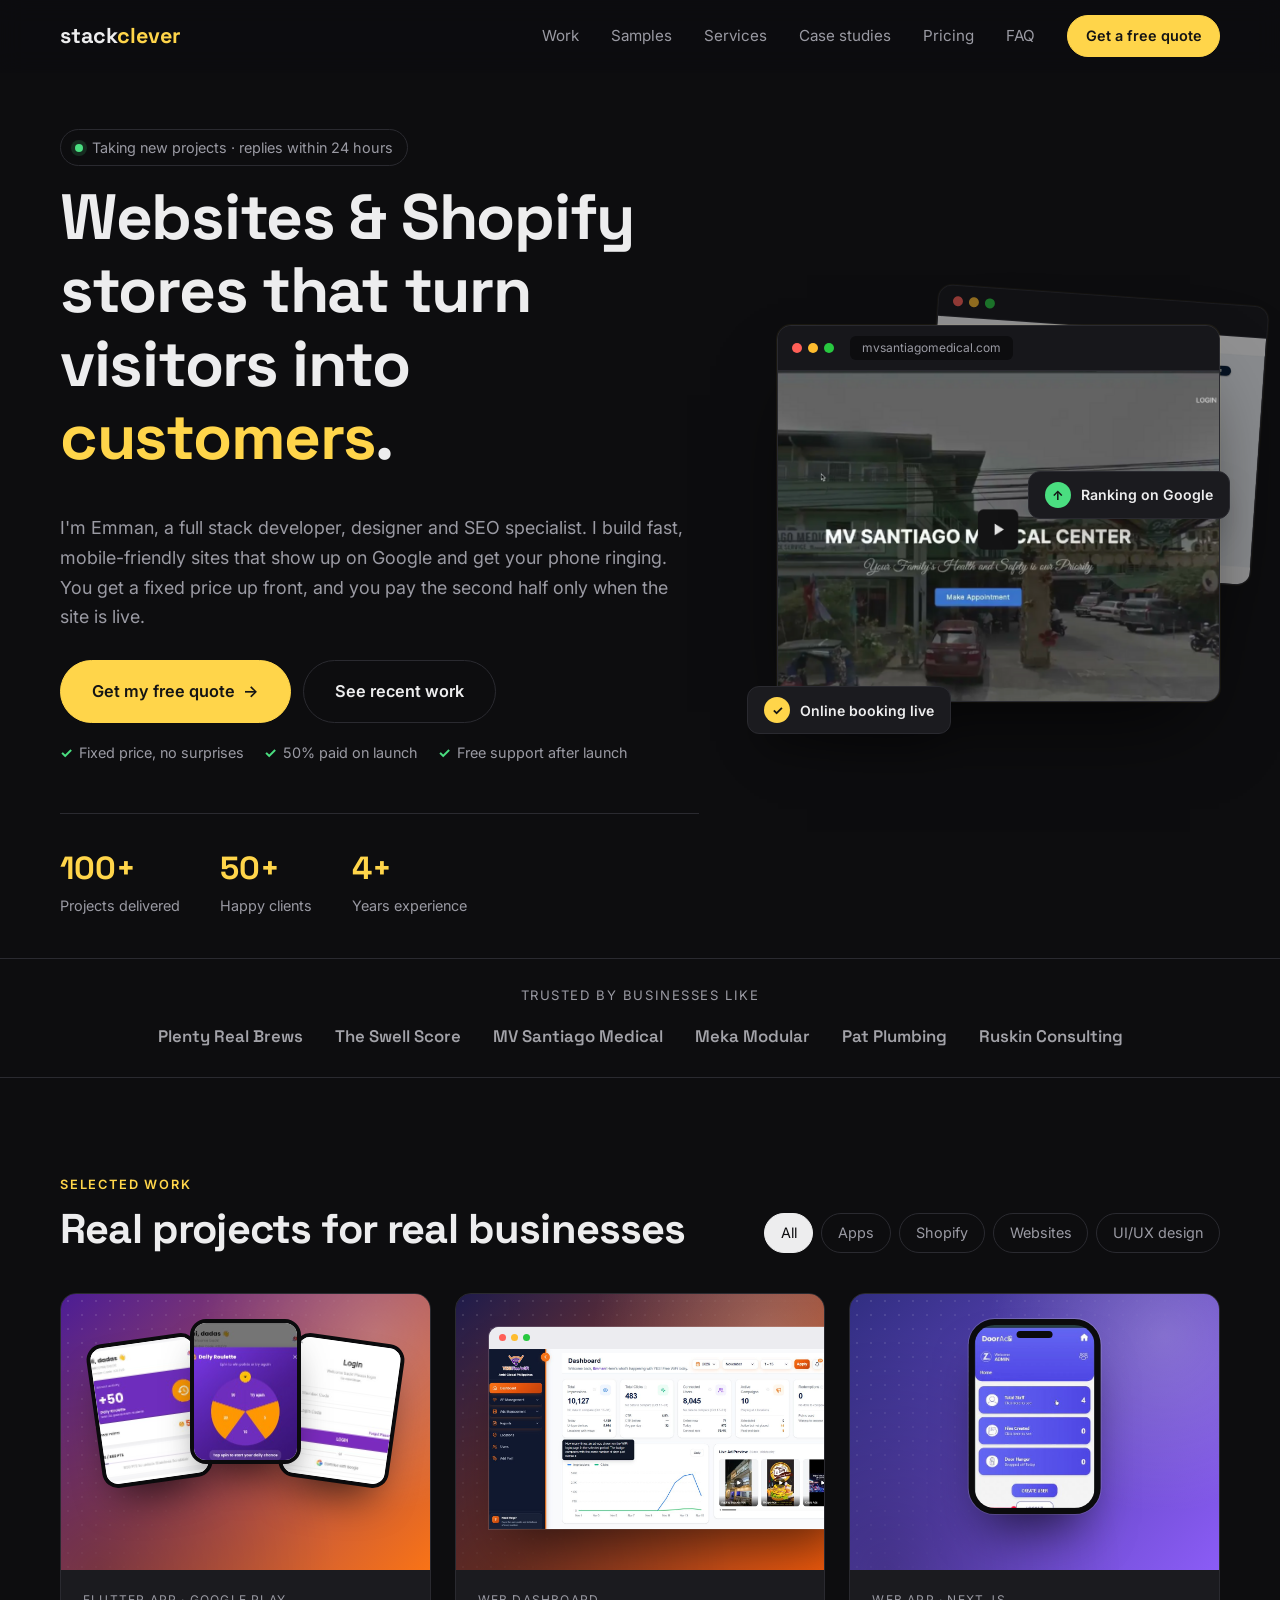
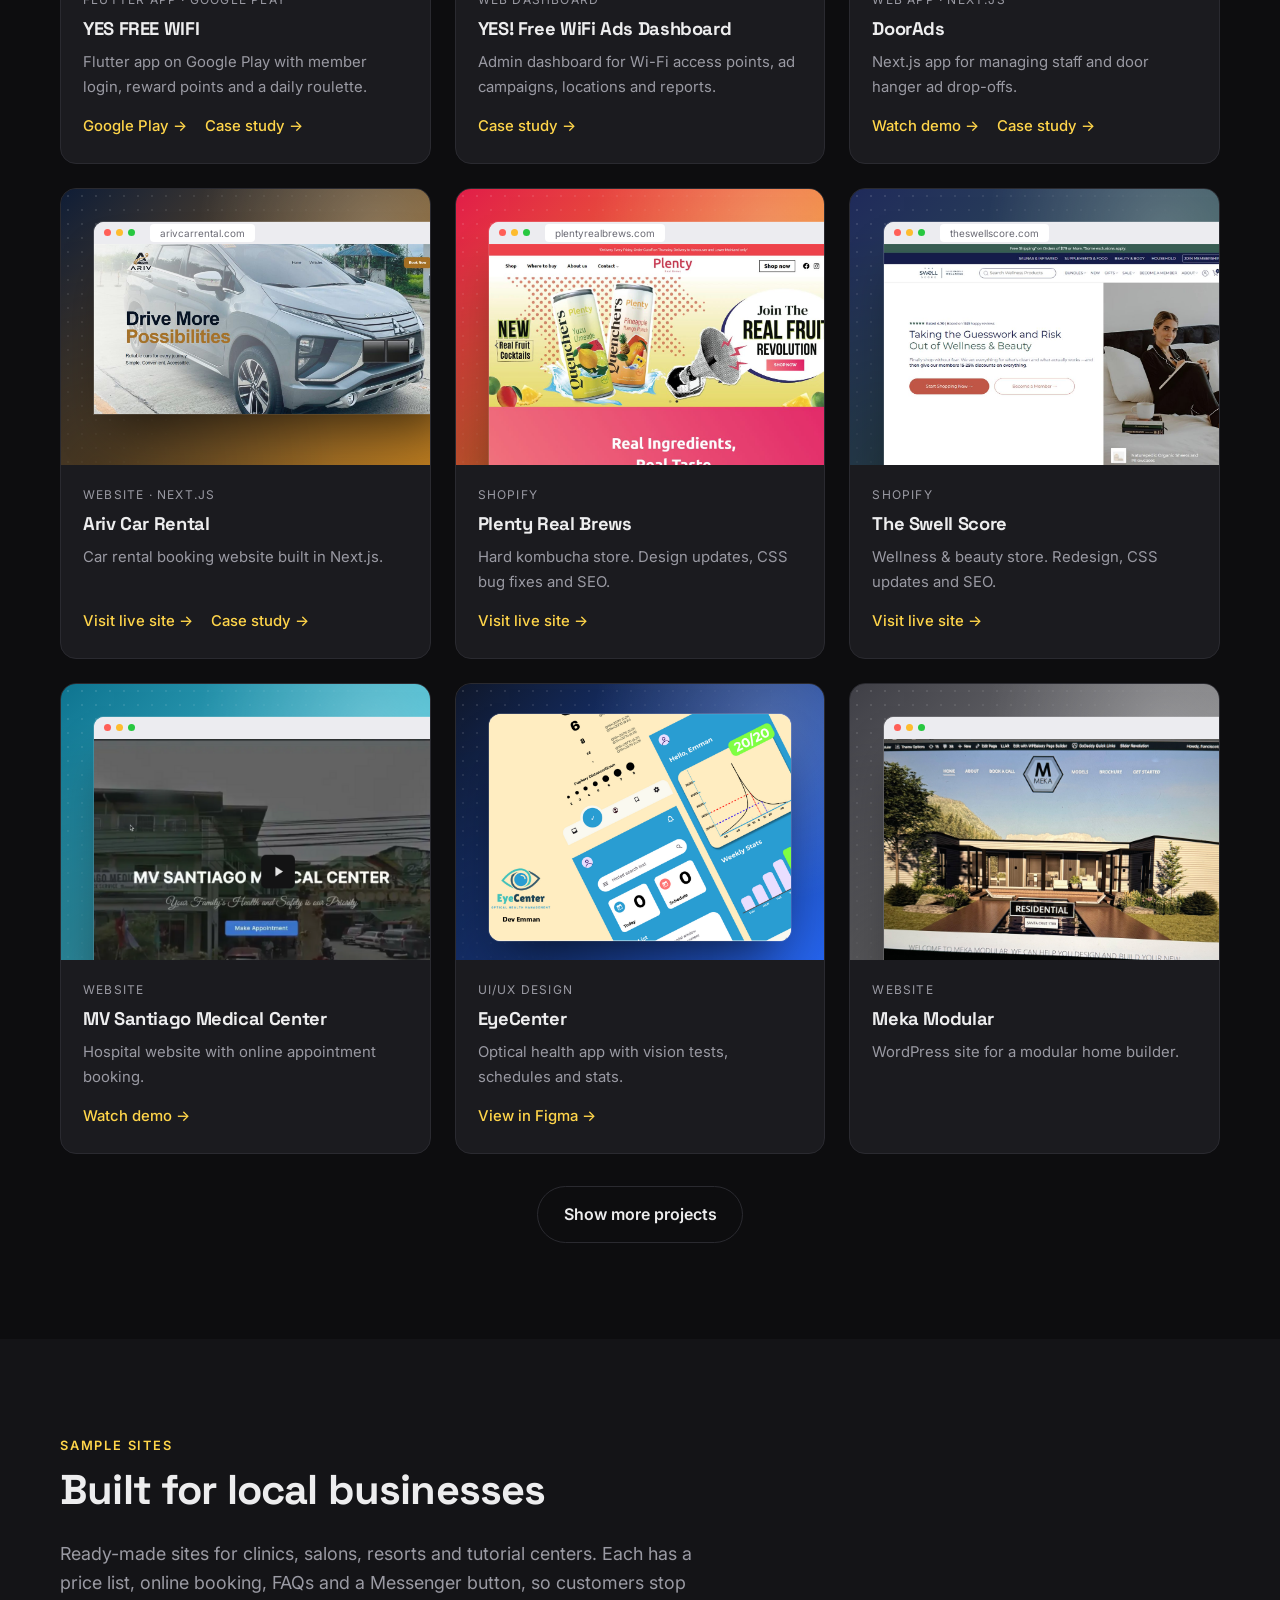
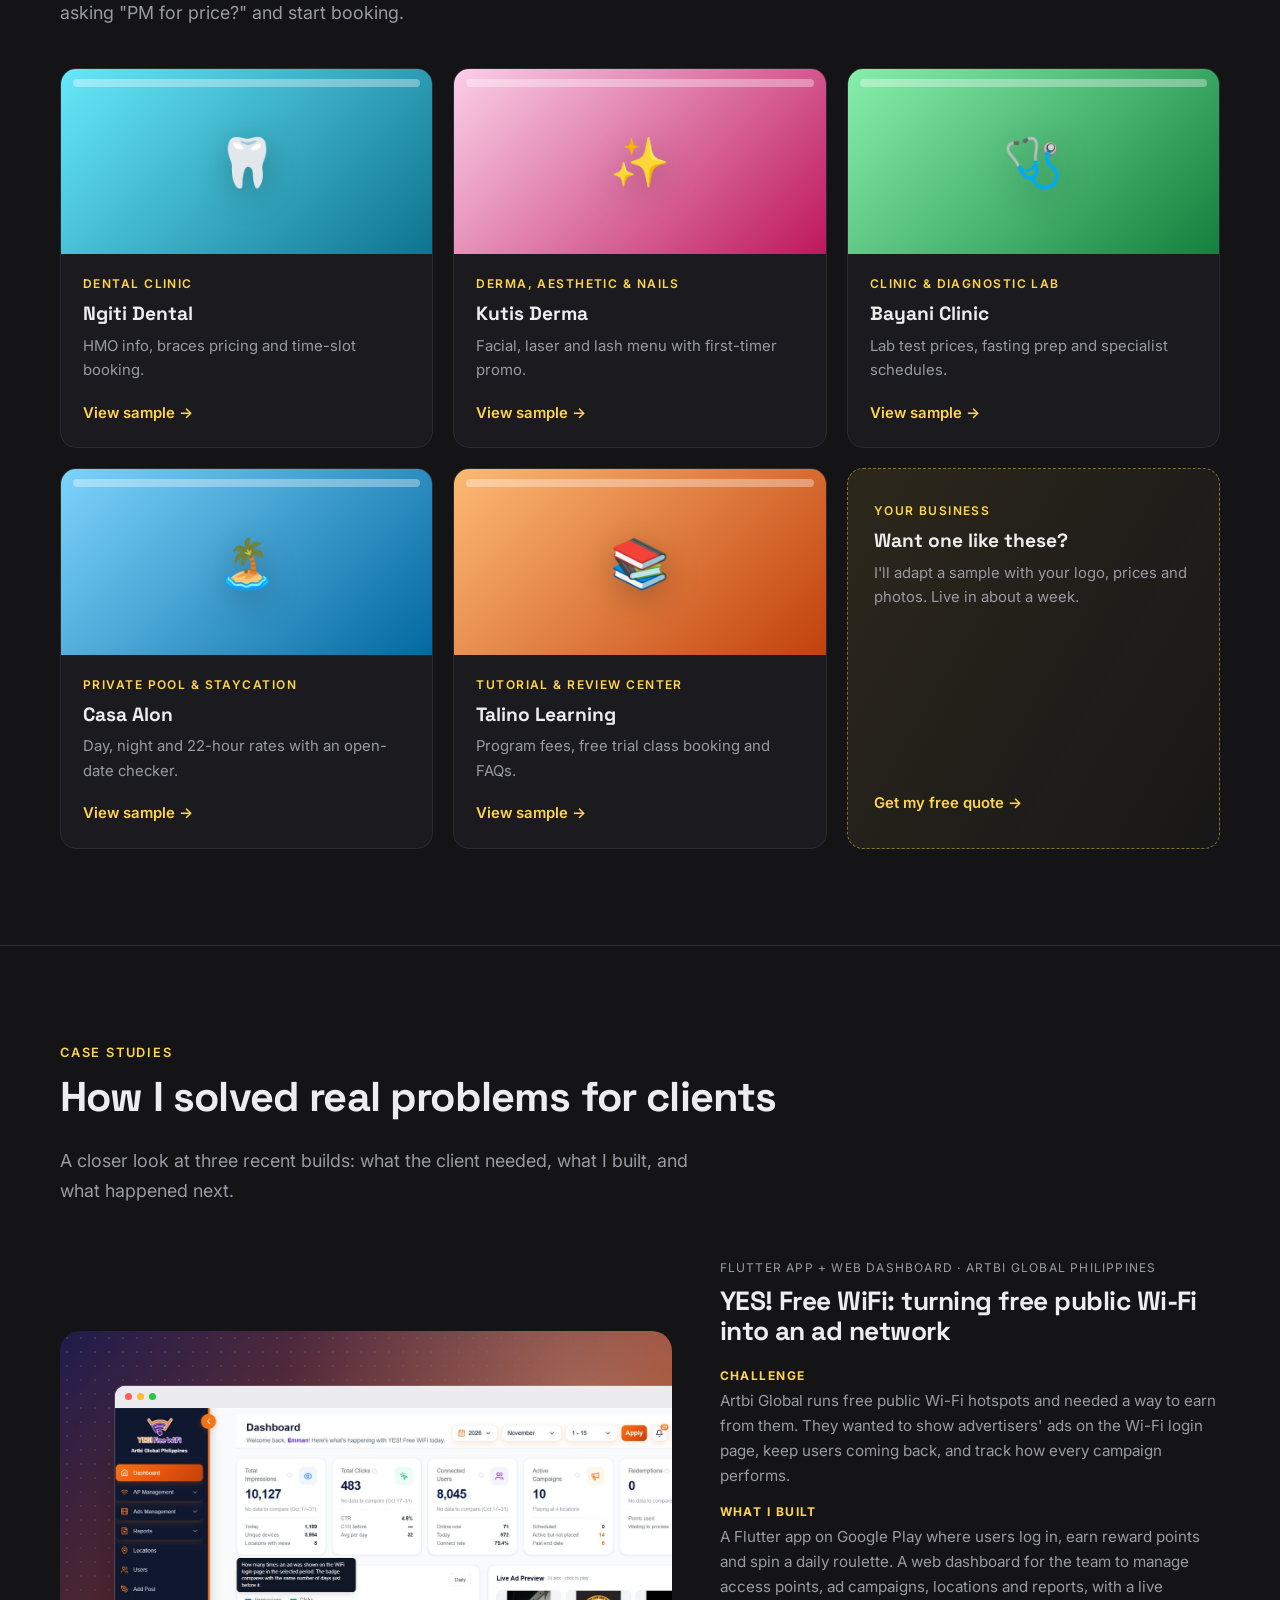
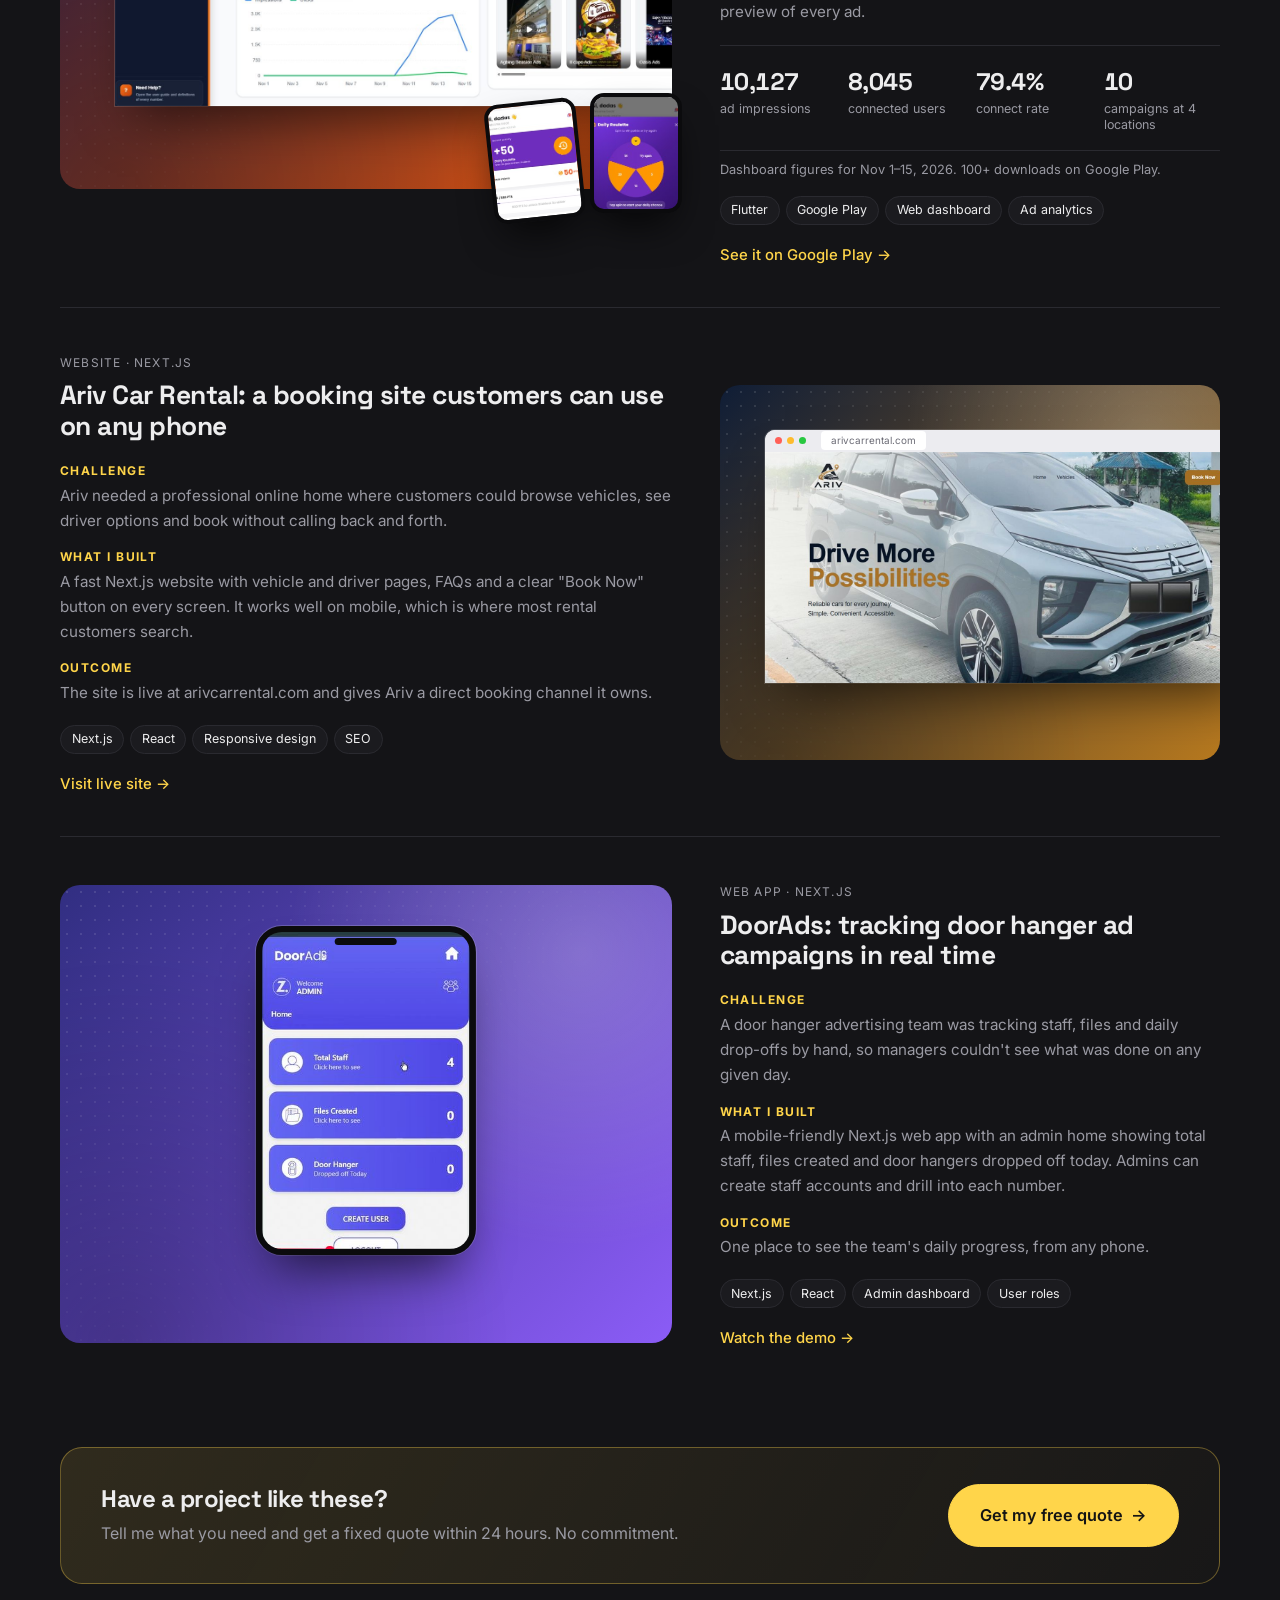
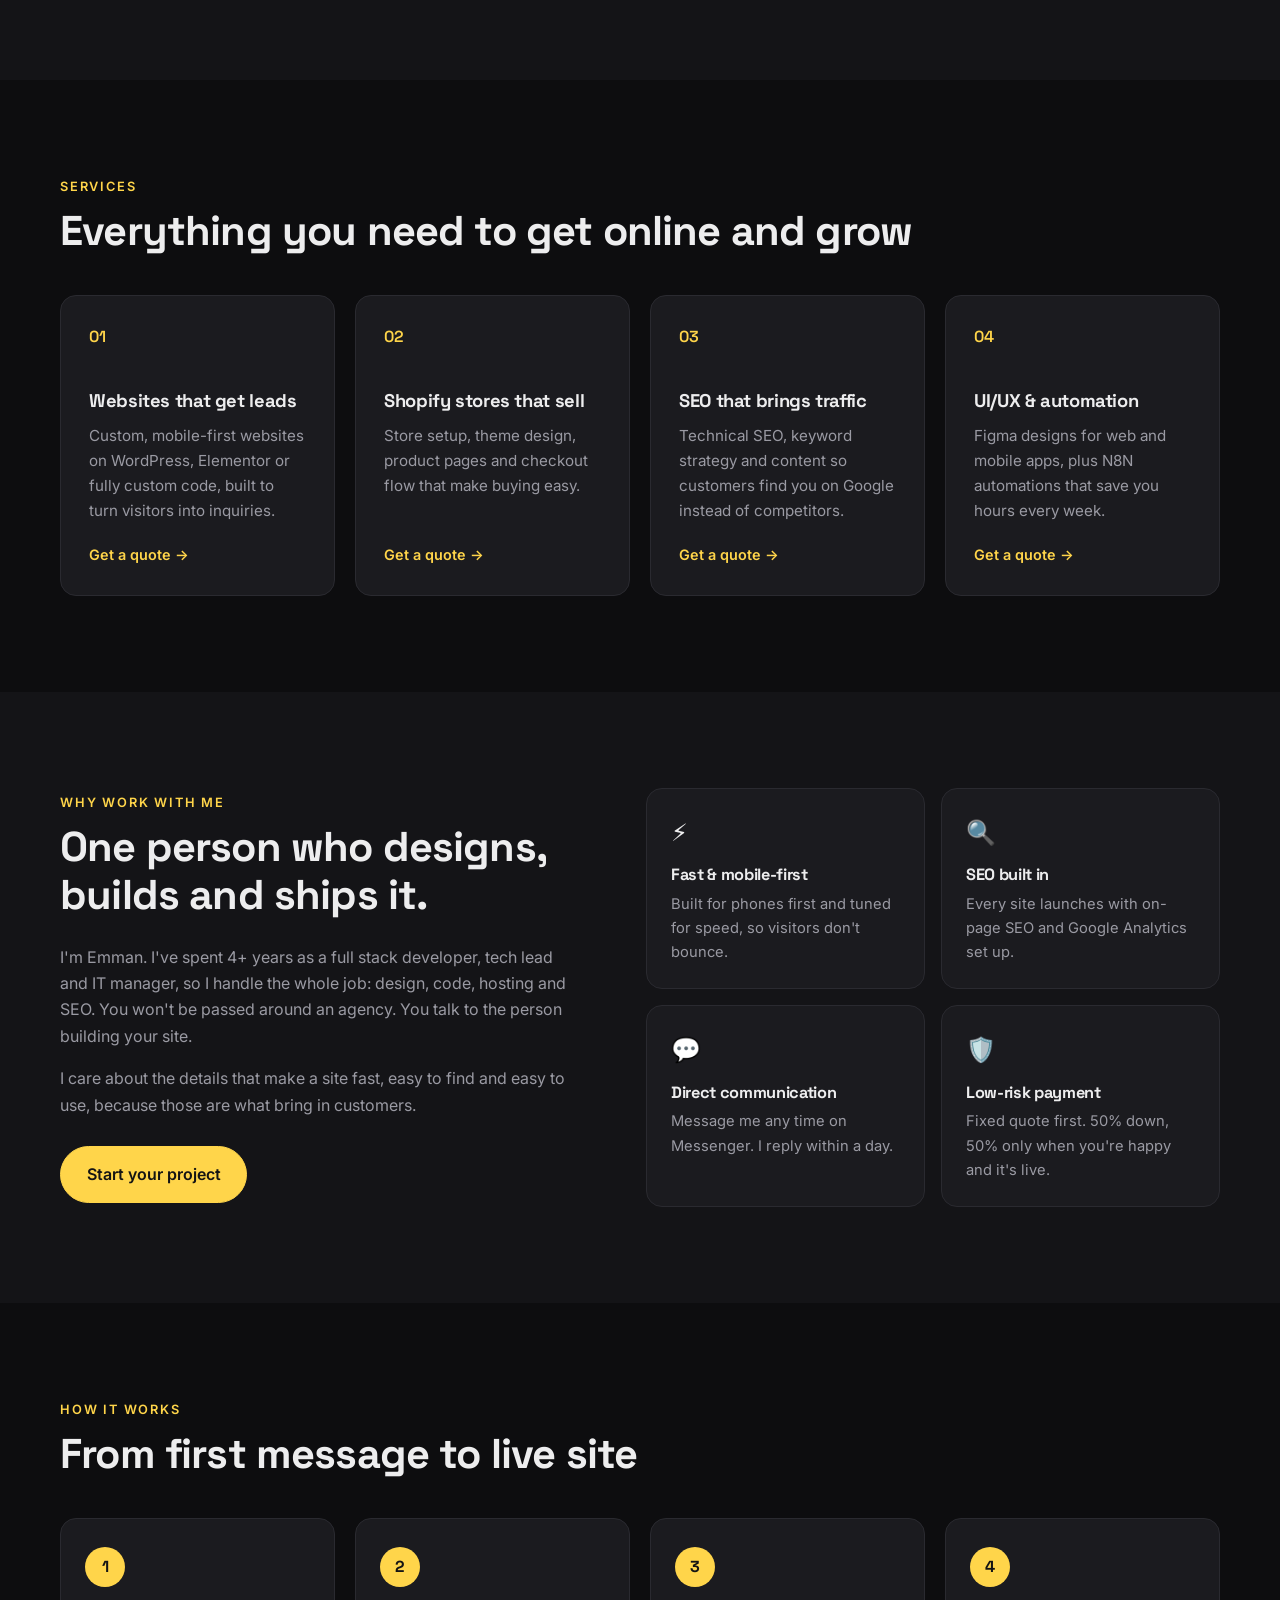
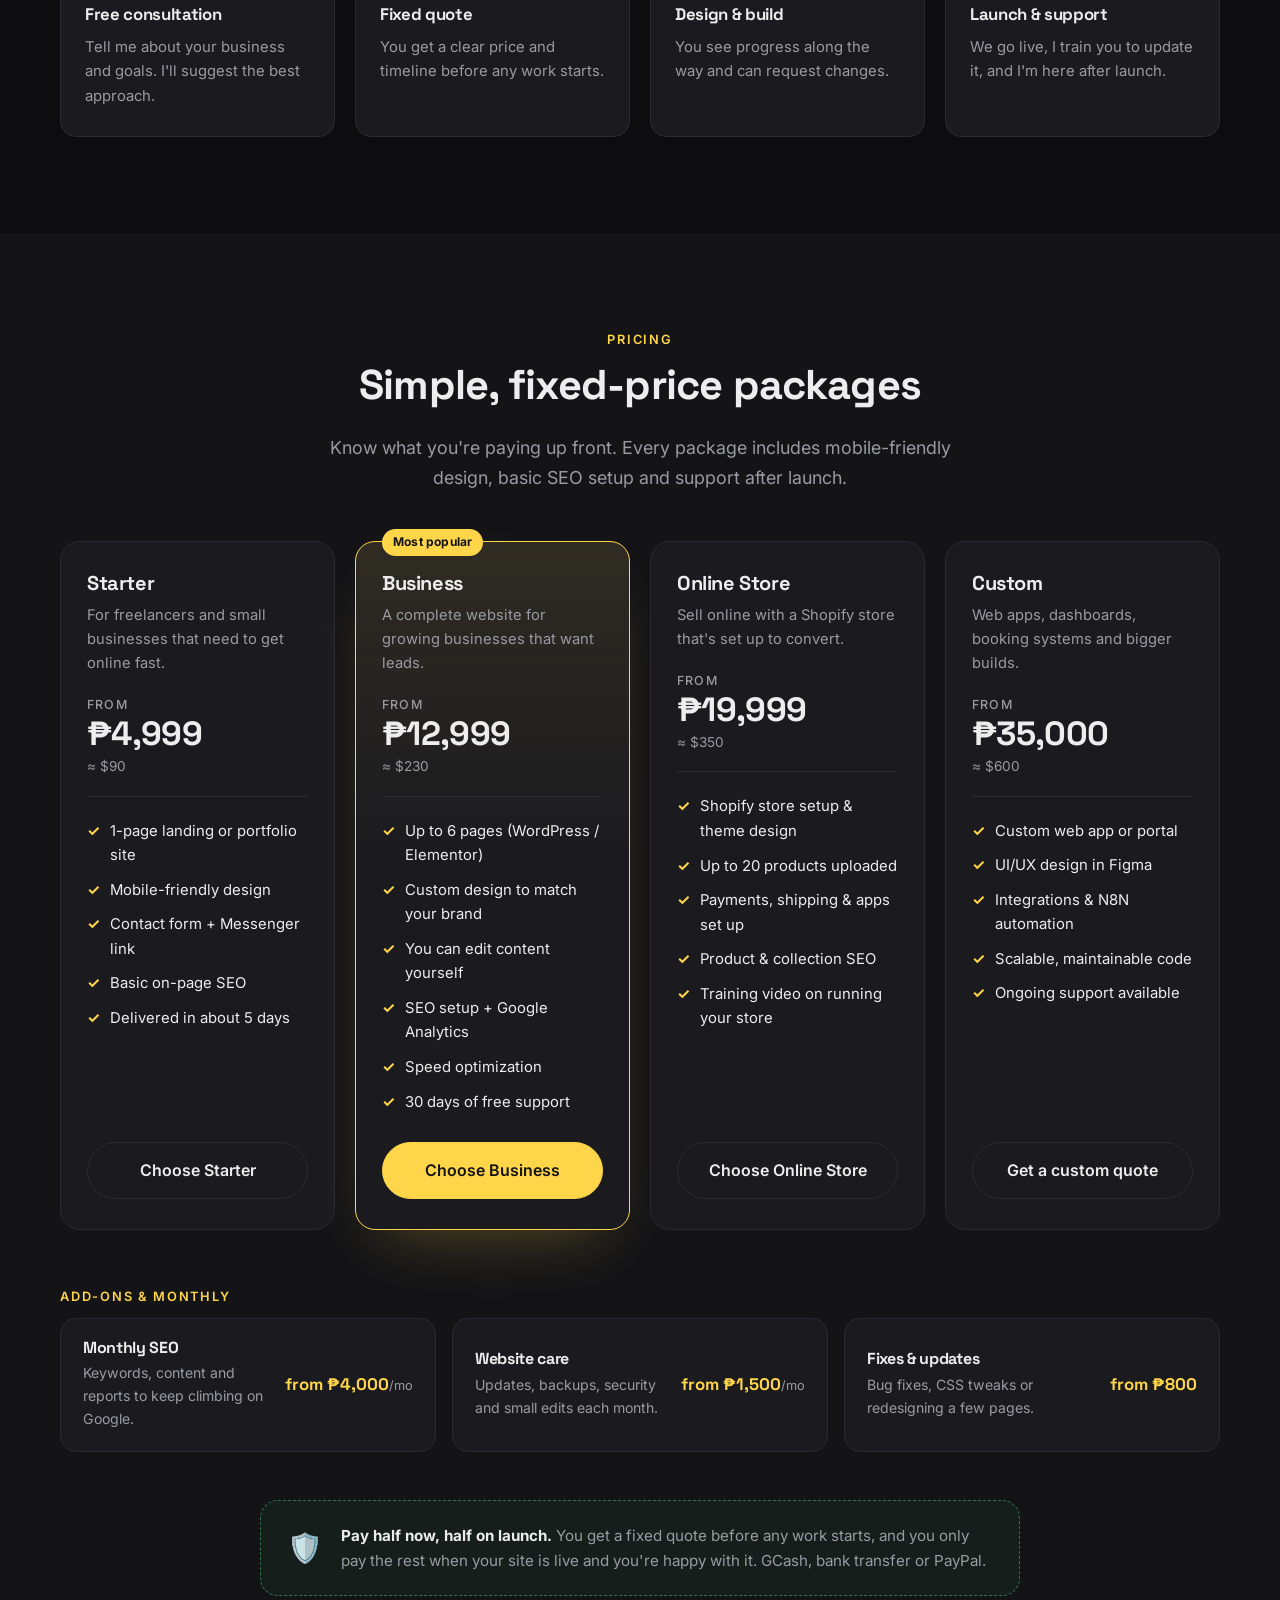
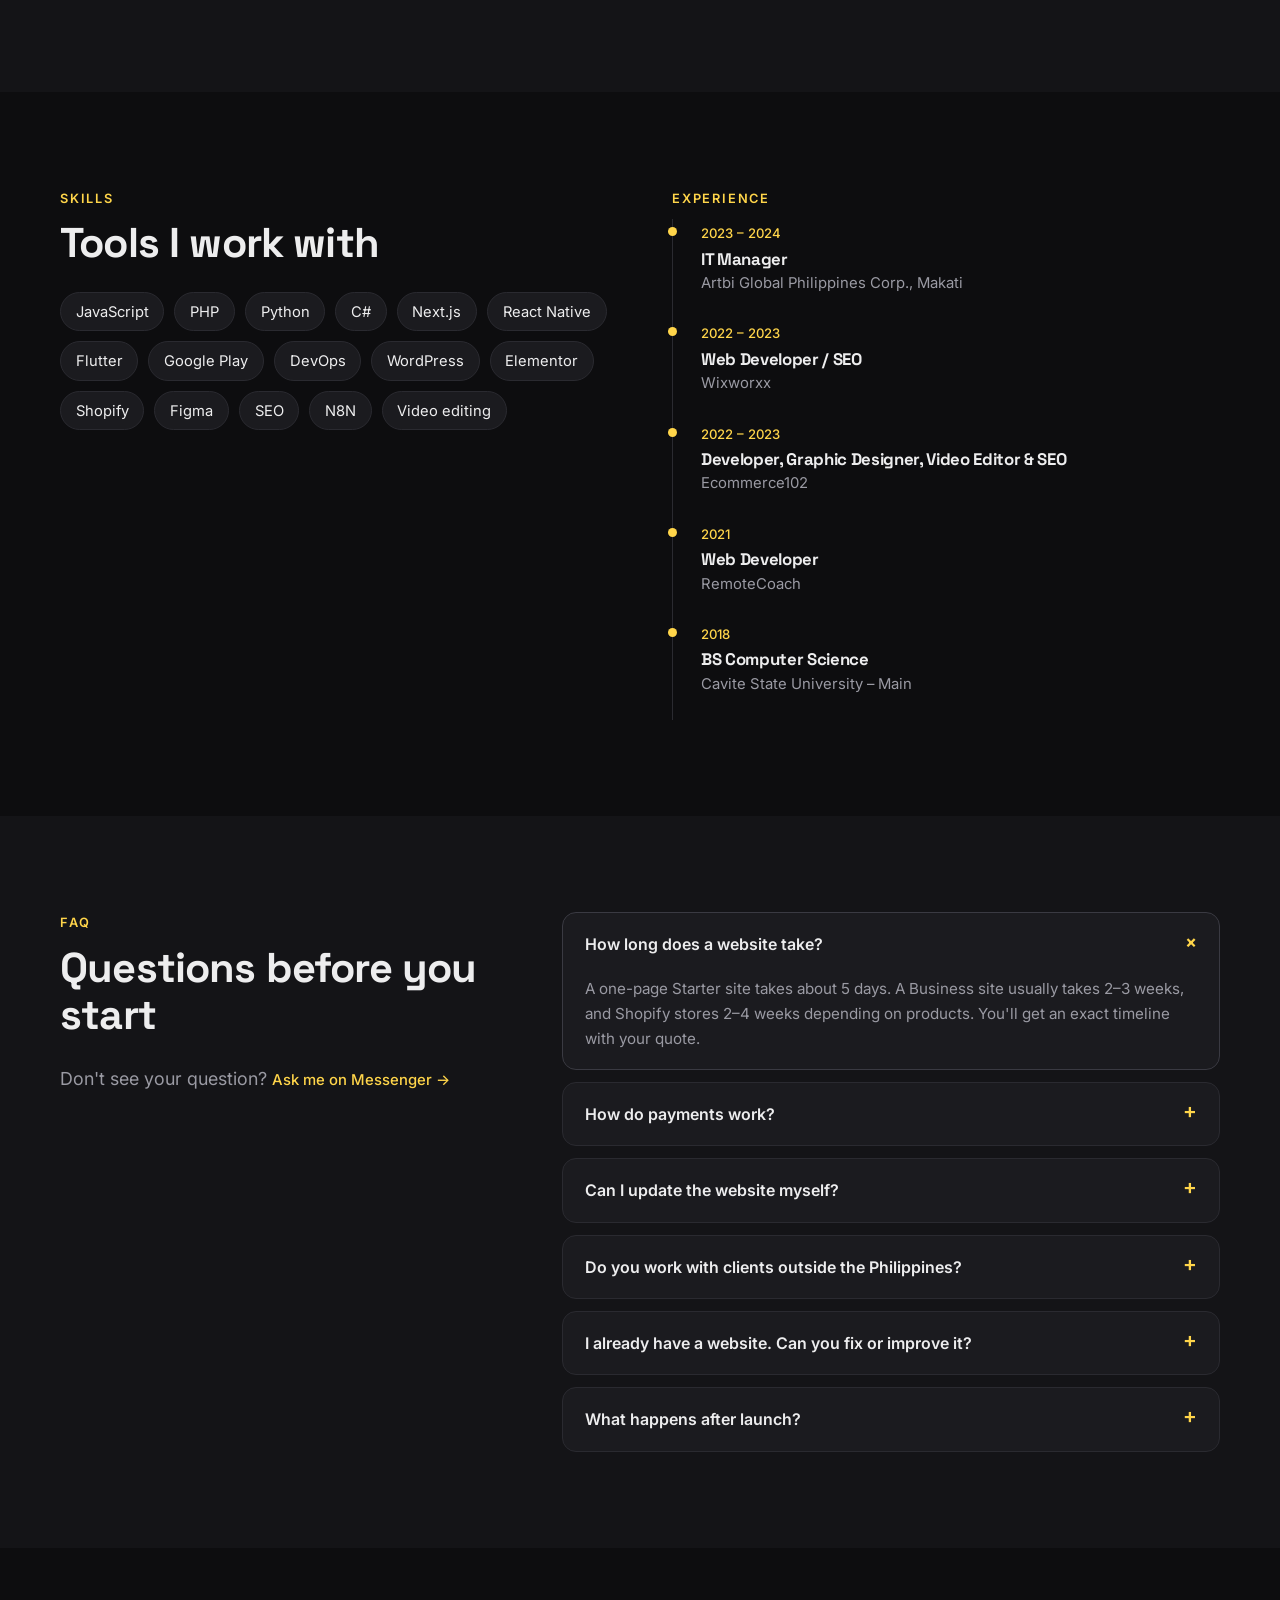
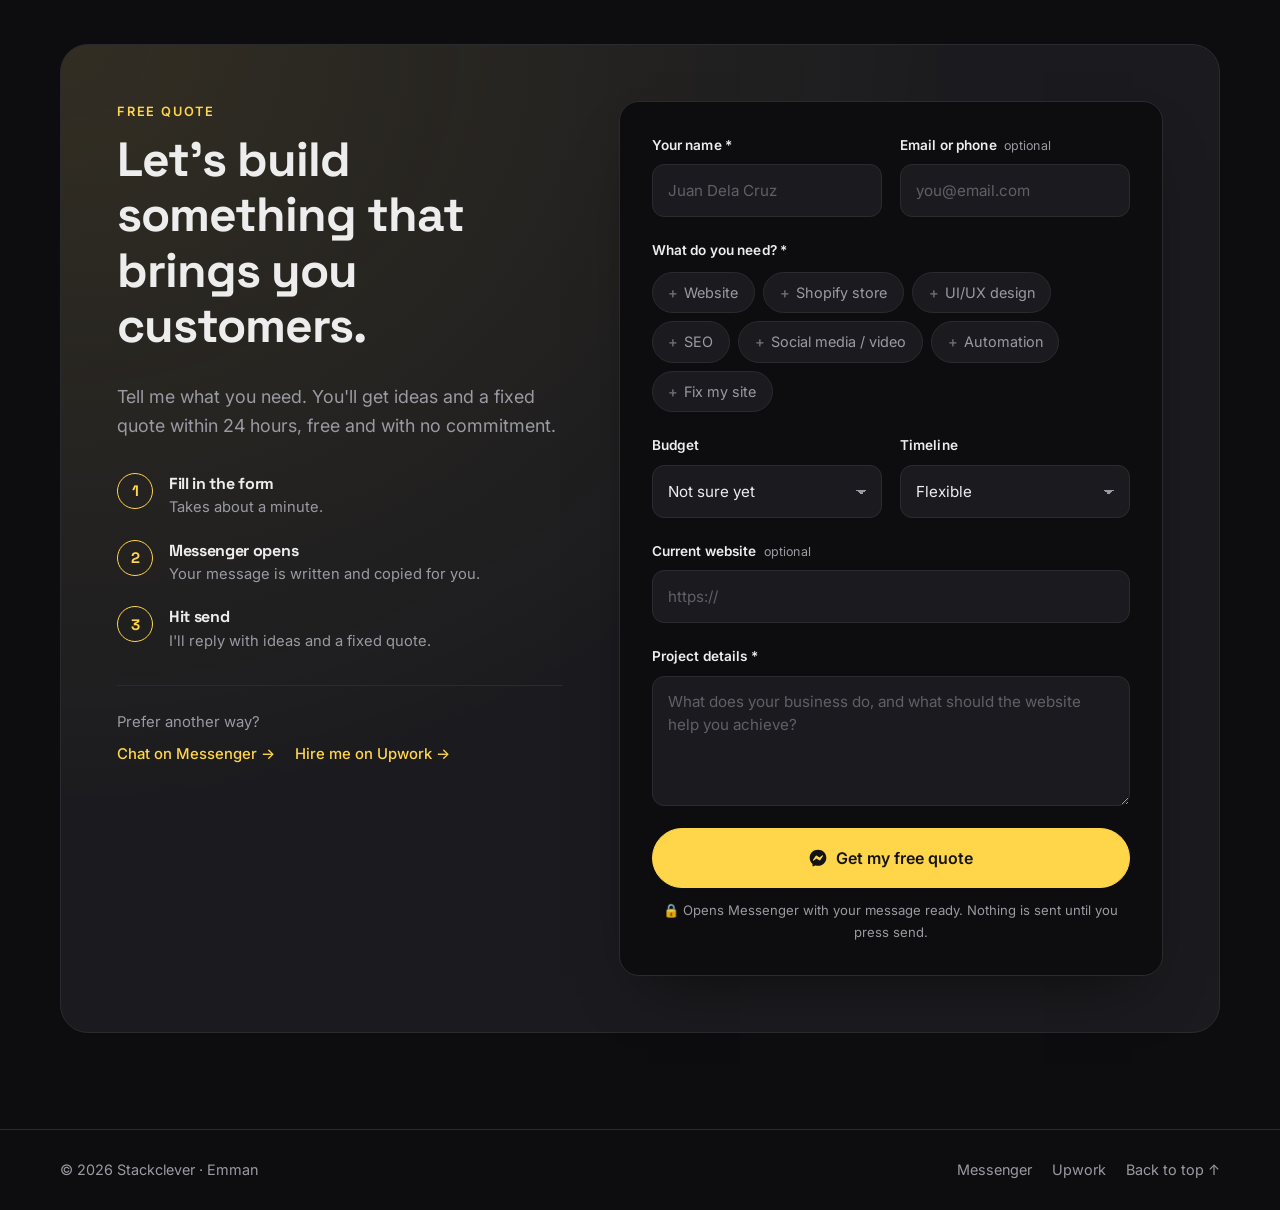
==== commit 7d3e4f73: "Add 5 local-business sample sites and Samples section Dental, derma, clinic/lab, private pool and tu" ====
--- a/index.html
+++ b/index.html
@@ -15,7 +15,7 @@
   <link rel="preconnect" href="https://fonts.gstatic.com" crossorigin>
   <link href="https://fonts.googleapis.com/css2?family=Inter:wght@400;500;600&family=Space+Grotesk:wght@500;600;700&display=swap" rel="stylesheet">
   <link rel="preload" as="image" href="img/4.png">
-  <link rel="stylesheet" href="css/style.css?v=6">
+  <link rel="stylesheet" href="css/style.css?v=7">
   <script type="application/ld+json">
   {
     "@context": "https://schema.org",
@@ -40,6 +40,7 @@
       </button>
       <nav class="nav__links">
         <a href="#work">Work</a>
+        <a href="#samples">Samples</a>
         <a href="#services">Services</a>
         <a href="#case-studies">Case studies</a>
         <a href="#pricing">Pricing</a>
@@ -337,6 +338,40 @@
           <button type="button" class="btn btn--ghost" id="show-more">Show more projects</button>
         </div>
 
+      </div>
+    </section>
+
+    <!-- Sample sites -->
+    <section class="section section--alt" id="samples">
+      <div class="wrap">
+        <p class="kicker">Sample sites</p>
+        <h2>Built for local businesses</h2>
+        <p class="lead">Ready-made sites for clinics, salons, resorts and tutorial centers. Each has a price list, online booking, FAQs and a Messenger button, so customers stop asking "PM for price?" and start booking.</p>
+        <div class="samples">
+          <a class="sample" href="samples/ngiti-dental/" target="_blank" rel="noopener" style="--s1:#67e8f9;--s2:#0e7490">
+            <span class="sample__top"><span class="sample__emoji" aria-hidden="true">🦷</span></span>
+            <span class="sample__body"><small>Dental clinic</small><strong>Ngiti Dental</strong><span>HMO info, braces pricing and time-slot booking.</span><em>View sample →</em></span>
+          </a>
+          <a class="sample" href="samples/kutis-derma/" target="_blank" rel="noopener" style="--s1:#fbcfe8;--s2:#be185d">
+            <span class="sample__top"><span class="sample__emoji" aria-hidden="true">✨</span></span>
+            <span class="sample__body"><small>Derma, aesthetic &amp; nails</small><strong>Kutis Derma</strong><span>Facial, laser and lash menu with first-timer promo.</span><em>View sample →</em></span>
+          </a>
+          <a class="sample" href="samples/bayani-clinic/" target="_blank" rel="noopener" style="--s1:#86efac;--s2:#15803d">
+            <span class="sample__top"><span class="sample__emoji" aria-hidden="true">🩺</span></span>
+            <span class="sample__body"><small>Clinic &amp; diagnostic lab</small><strong>Bayani Clinic</strong><span>Lab test prices, fasting prep and specialist schedules.</span><em>View sample →</em></span>
+          </a>
+          <a class="sample" href="samples/casa-alon/" target="_blank" rel="noopener" style="--s1:#7dd3fc;--s2:#0369a1">
+            <span class="sample__top"><span class="sample__emoji" aria-hidden="true">🏝️</span></span>
+            <span class="sample__body"><small>Private pool &amp; staycation</small><strong>Casa Alon</strong><span>Day, night and 22-hour rates with an open-date checker.</span><em>View sample →</em></span>
+          </a>
+          <a class="sample" href="samples/talino-learning/" target="_blank" rel="noopener" style="--s1:#fdba74;--s2:#c2410c">
+            <span class="sample__top"><span class="sample__emoji" aria-hidden="true">📚</span></span>
+            <span class="sample__body"><small>Tutorial &amp; review center</small><strong>Talino Learning</strong><span>Program fees, free trial class booking and FAQs.</span><em>View sample →</em></span>
+          </a>
+          <a class="sample sample--cta" href="#contact">
+            <span class="sample__body"><small>Your business</small><strong>Want one like these?</strong><span>I'll adapt a sample with your logo, prices and photos. Live in about a week.</span><em>Get my free quote →</em></span>
+          </a>
+        </div>
       </div>
     </section>
 
--- a/css/style.css
+++ b/css/style.css
@@ -490,3 +490,22 @@
   .case__stats { grid-template-columns: repeat(2, 1fr); }
   .case__phones img { width: 64px; }
 }
+
+/* Sample sites */
+.samples { display: grid; grid-template-columns: repeat(3, 1fr); gap: 20px; margin-top: 40px; }
+.sample { display: flex; flex-direction: column; background: var(--surface); border: 1px solid var(--line); border-radius: var(--radius); overflow: hidden; transition: border-color .3s, transform .3s; }
+.sample:hover { border-color: var(--accent); transform: translateY(-4px); }
+.sample__top { position: relative; display: grid; place-items: center; aspect-ratio: 16/8; background: linear-gradient(135deg, var(--s1), var(--s2)); }
+.sample__top::before { content: ""; position: absolute; left: 12px; right: 12px; top: 10px; height: 8px; border-radius: 4px; background: rgba(255, 255, 255, .35); }
+.sample__emoji { font-size: 3rem; filter: drop-shadow(0 8px 16px rgba(0, 0, 0, .25)); transition: transform .4s; }
+.sample:hover .sample__emoji { transform: scale(1.12) rotate(-4deg); }
+.sample__body { display: flex; flex-direction: column; gap: 4px; padding: 20px 22px 22px; flex: 1; }
+.sample__body small { color: var(--accent); font-size: .75rem; font-weight: 600; text-transform: uppercase; letter-spacing: .12em; }
+.sample__body strong { font-family: var(--display); font-size: 1.2rem; }
+.sample__body span { color: var(--muted); font-size: .93rem; }
+.sample__body em { font-style: normal; margin-top: auto; padding-top: 14px; color: var(--accent); font-weight: 600; font-size: .93rem; }
+.sample--cta { border-style: dashed; border-color: rgba(255, 213, 74, .45); background: linear-gradient(120deg, rgba(255, 213, 74, .1), rgba(255, 213, 74, .02)); }
+.sample--cta .sample__body { justify-content: center; padding: 32px 26px; }
+@media (max-width: 1000px) { .samples { grid-template-columns: repeat(2, 1fr); } }
+@media (max-width: 560px) { .samples { grid-template-columns: 1fr; } }
+#samples + #case-studies { border-top: 1px solid var(--line); }
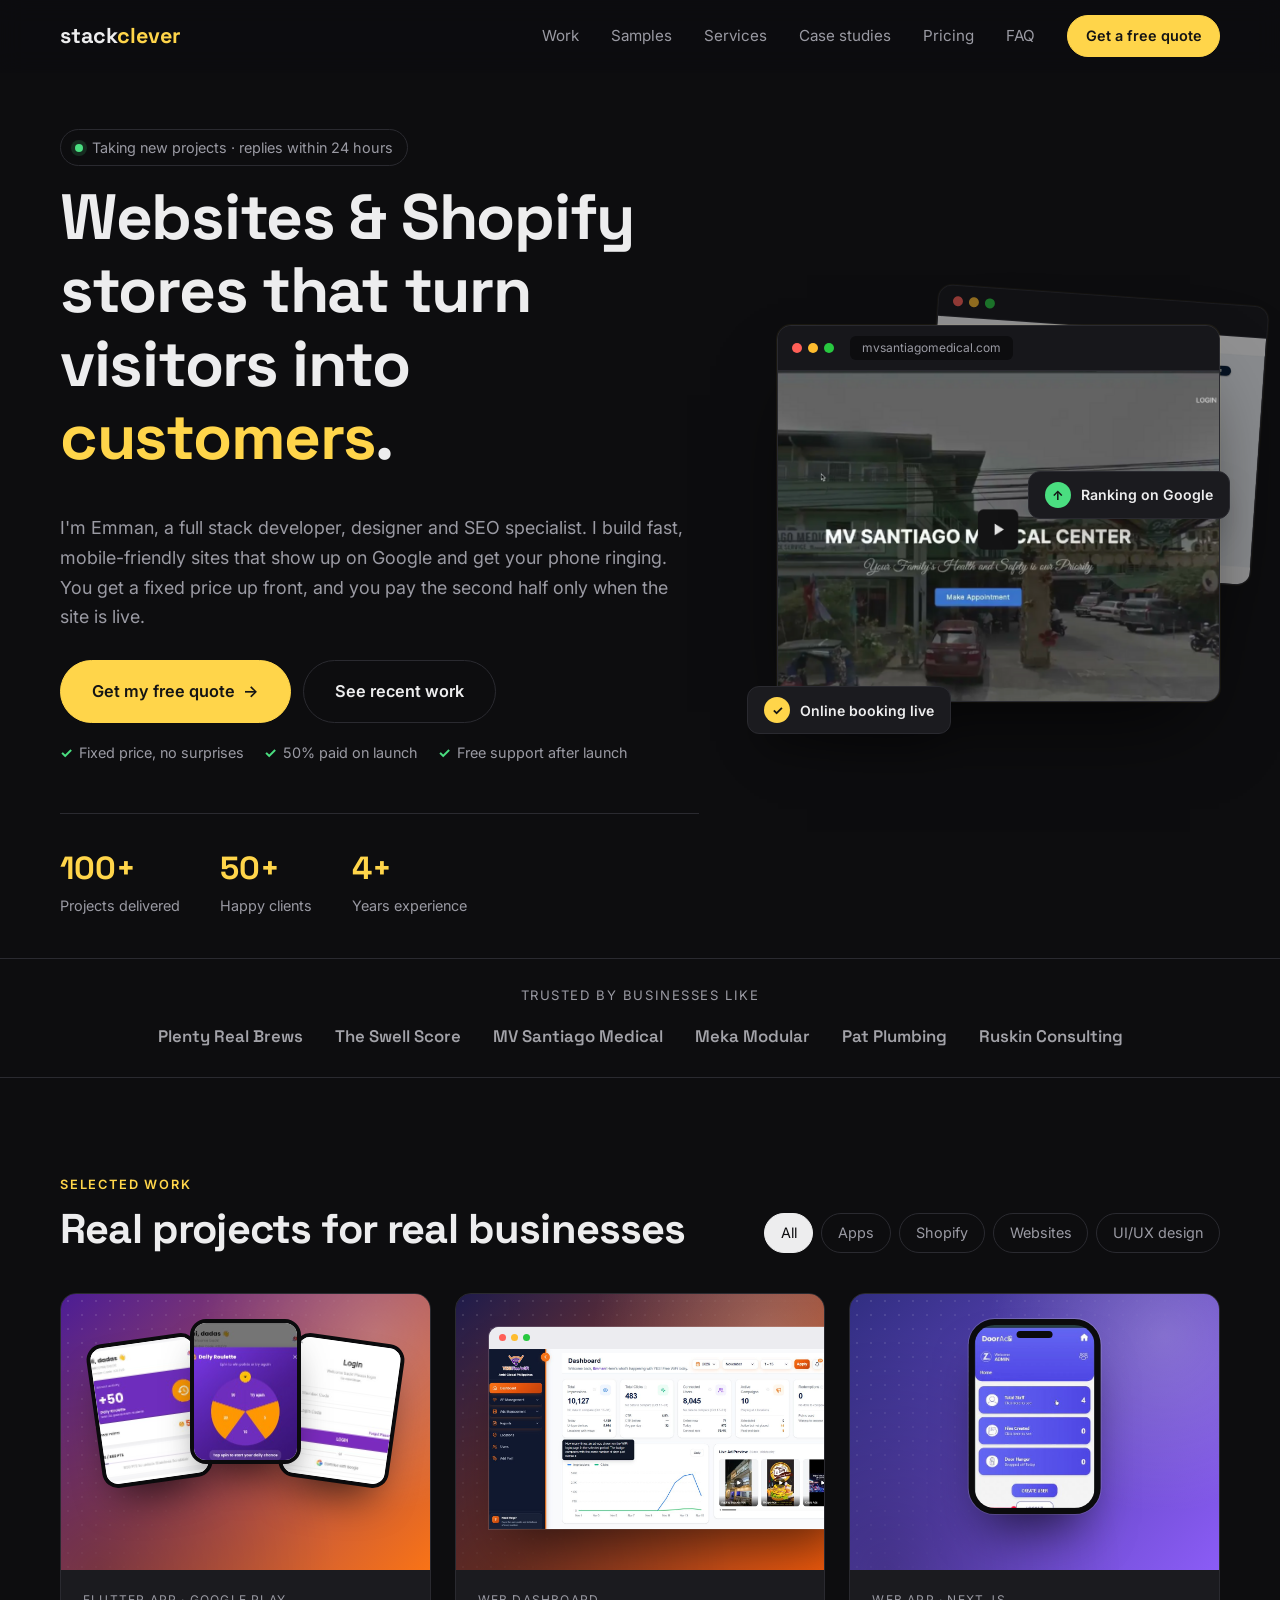
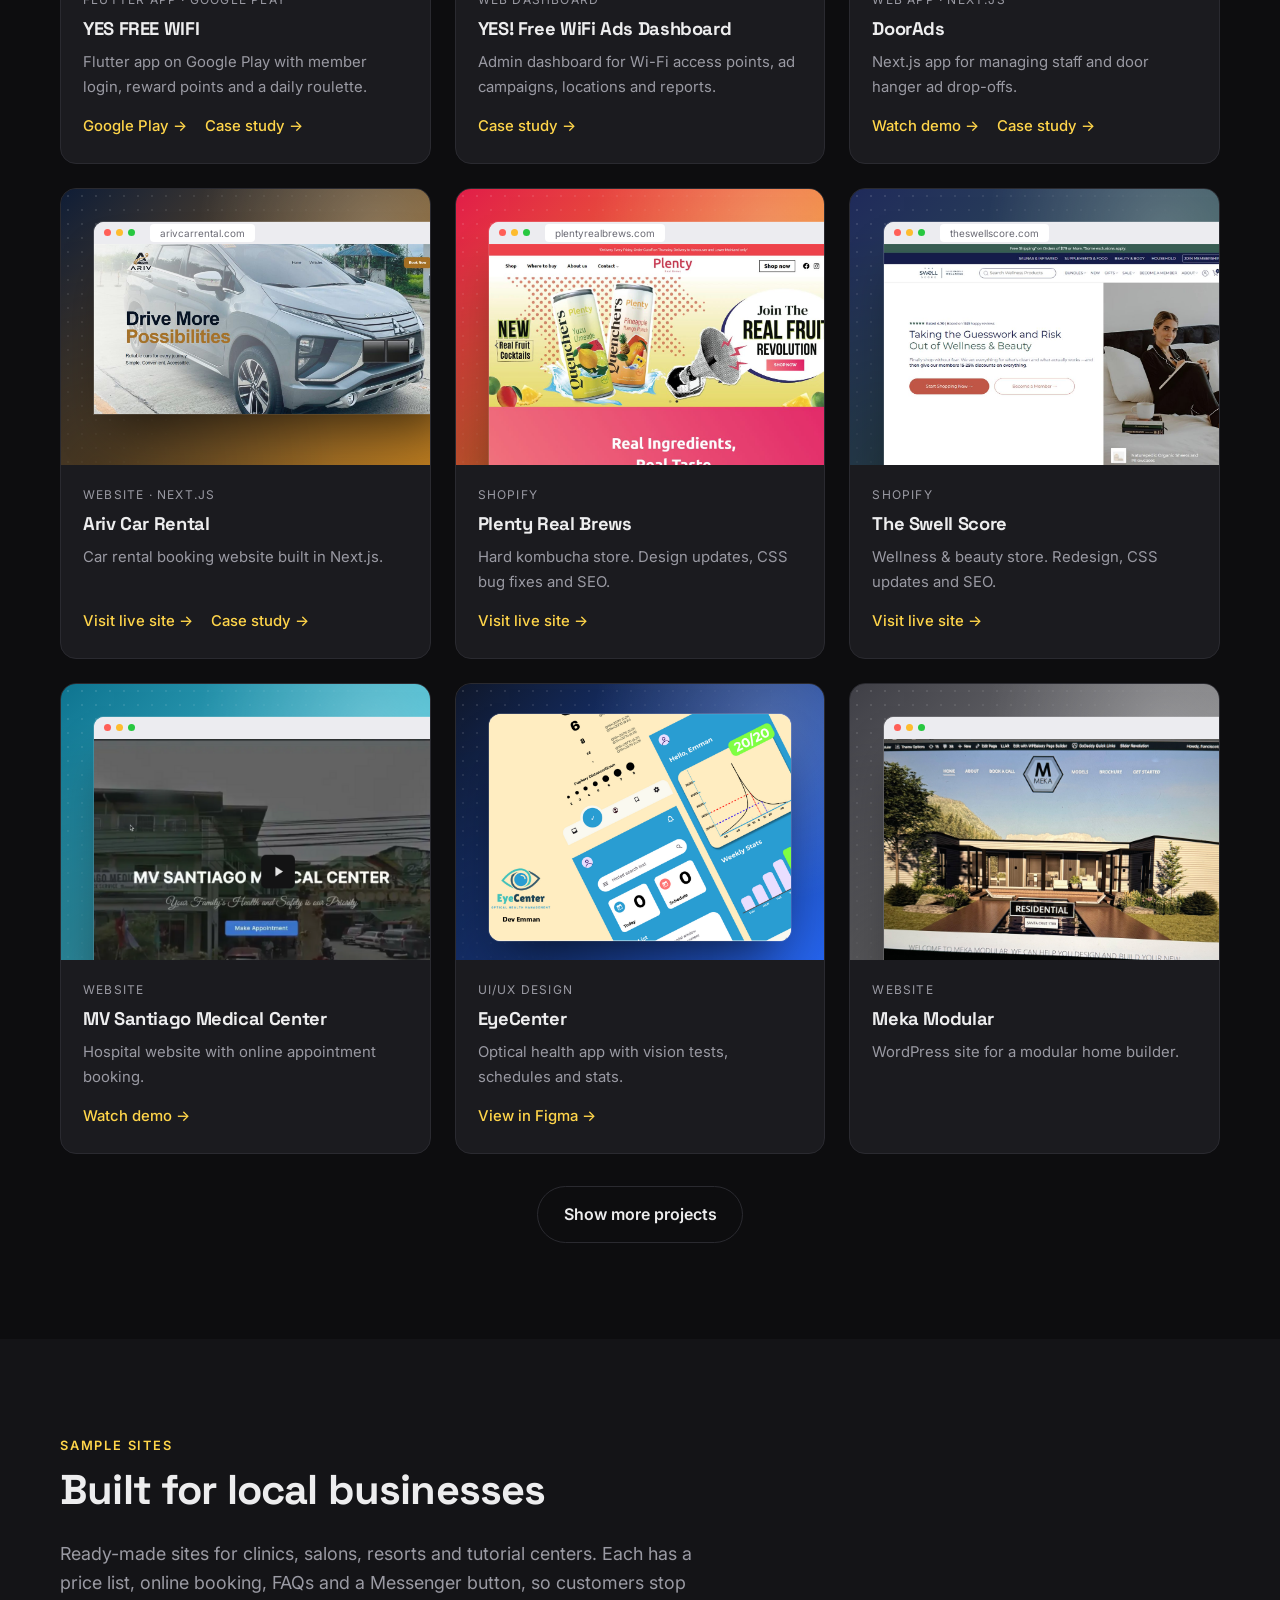
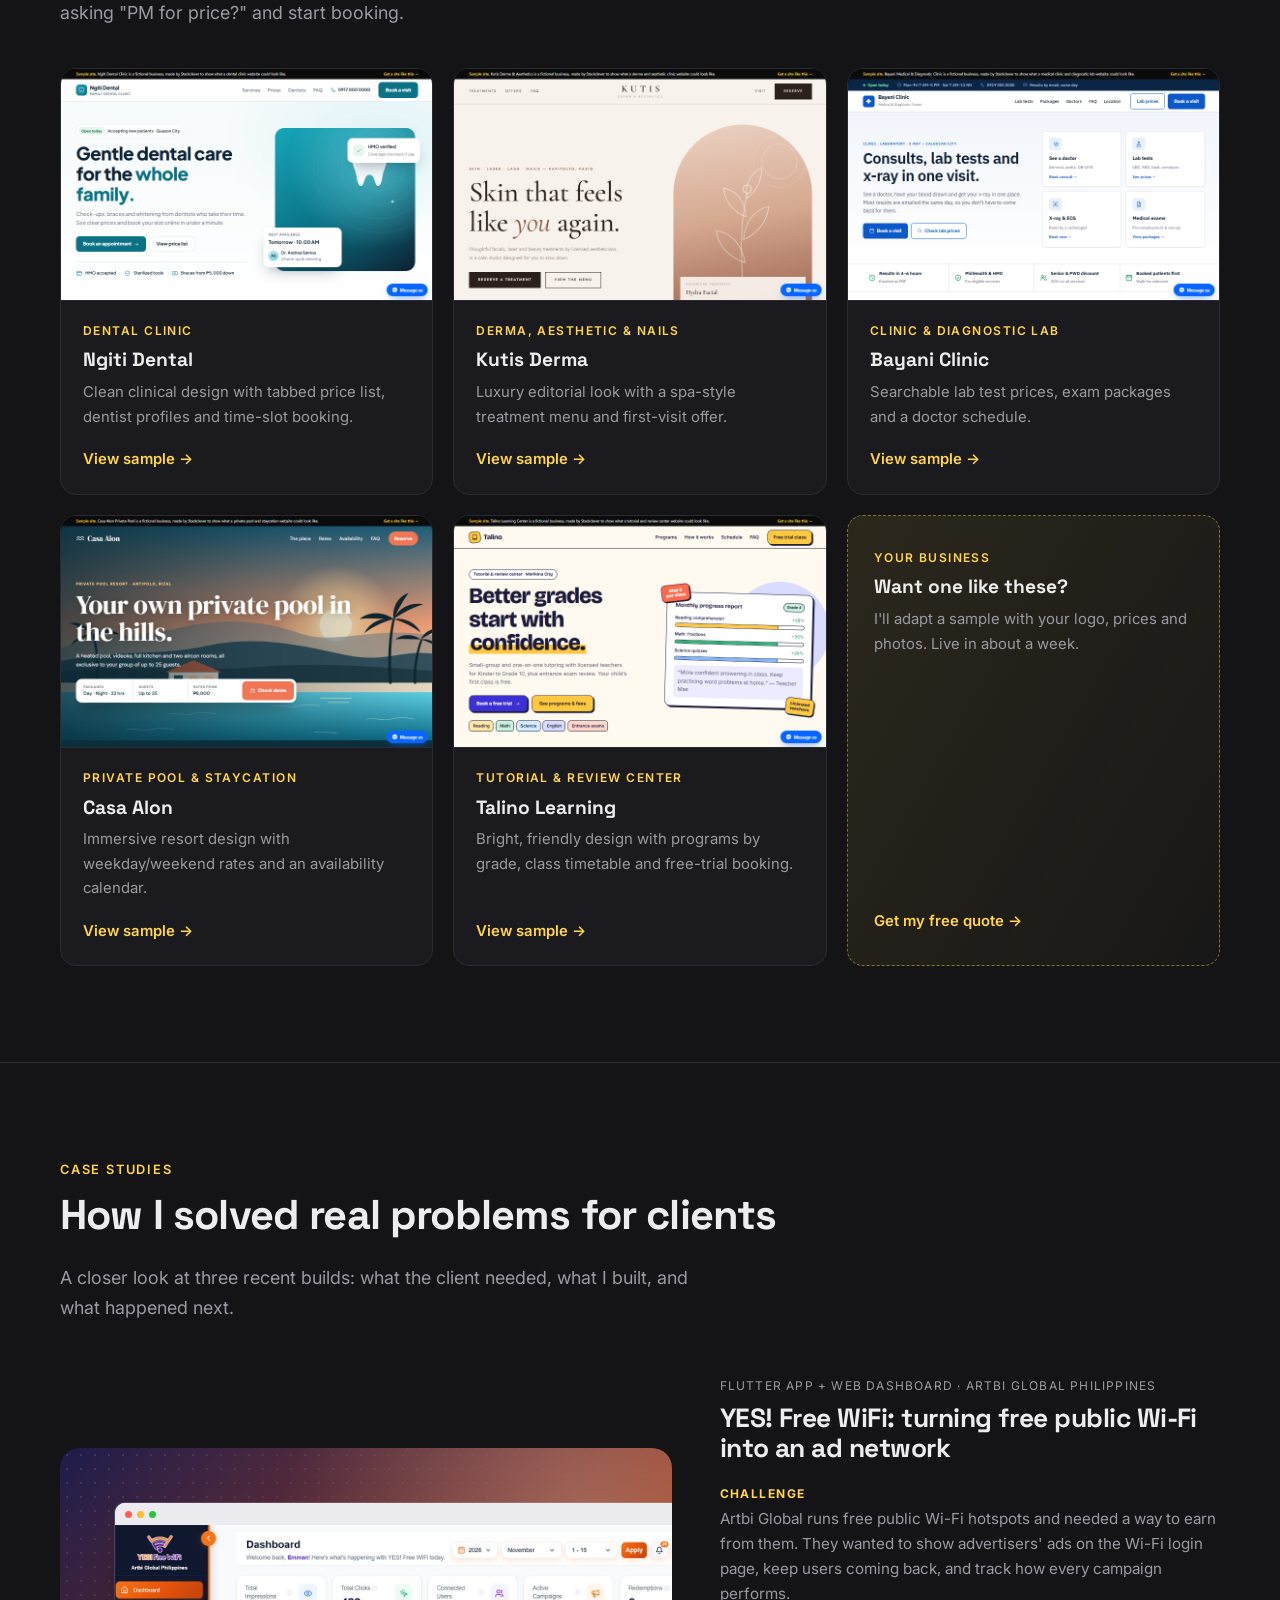
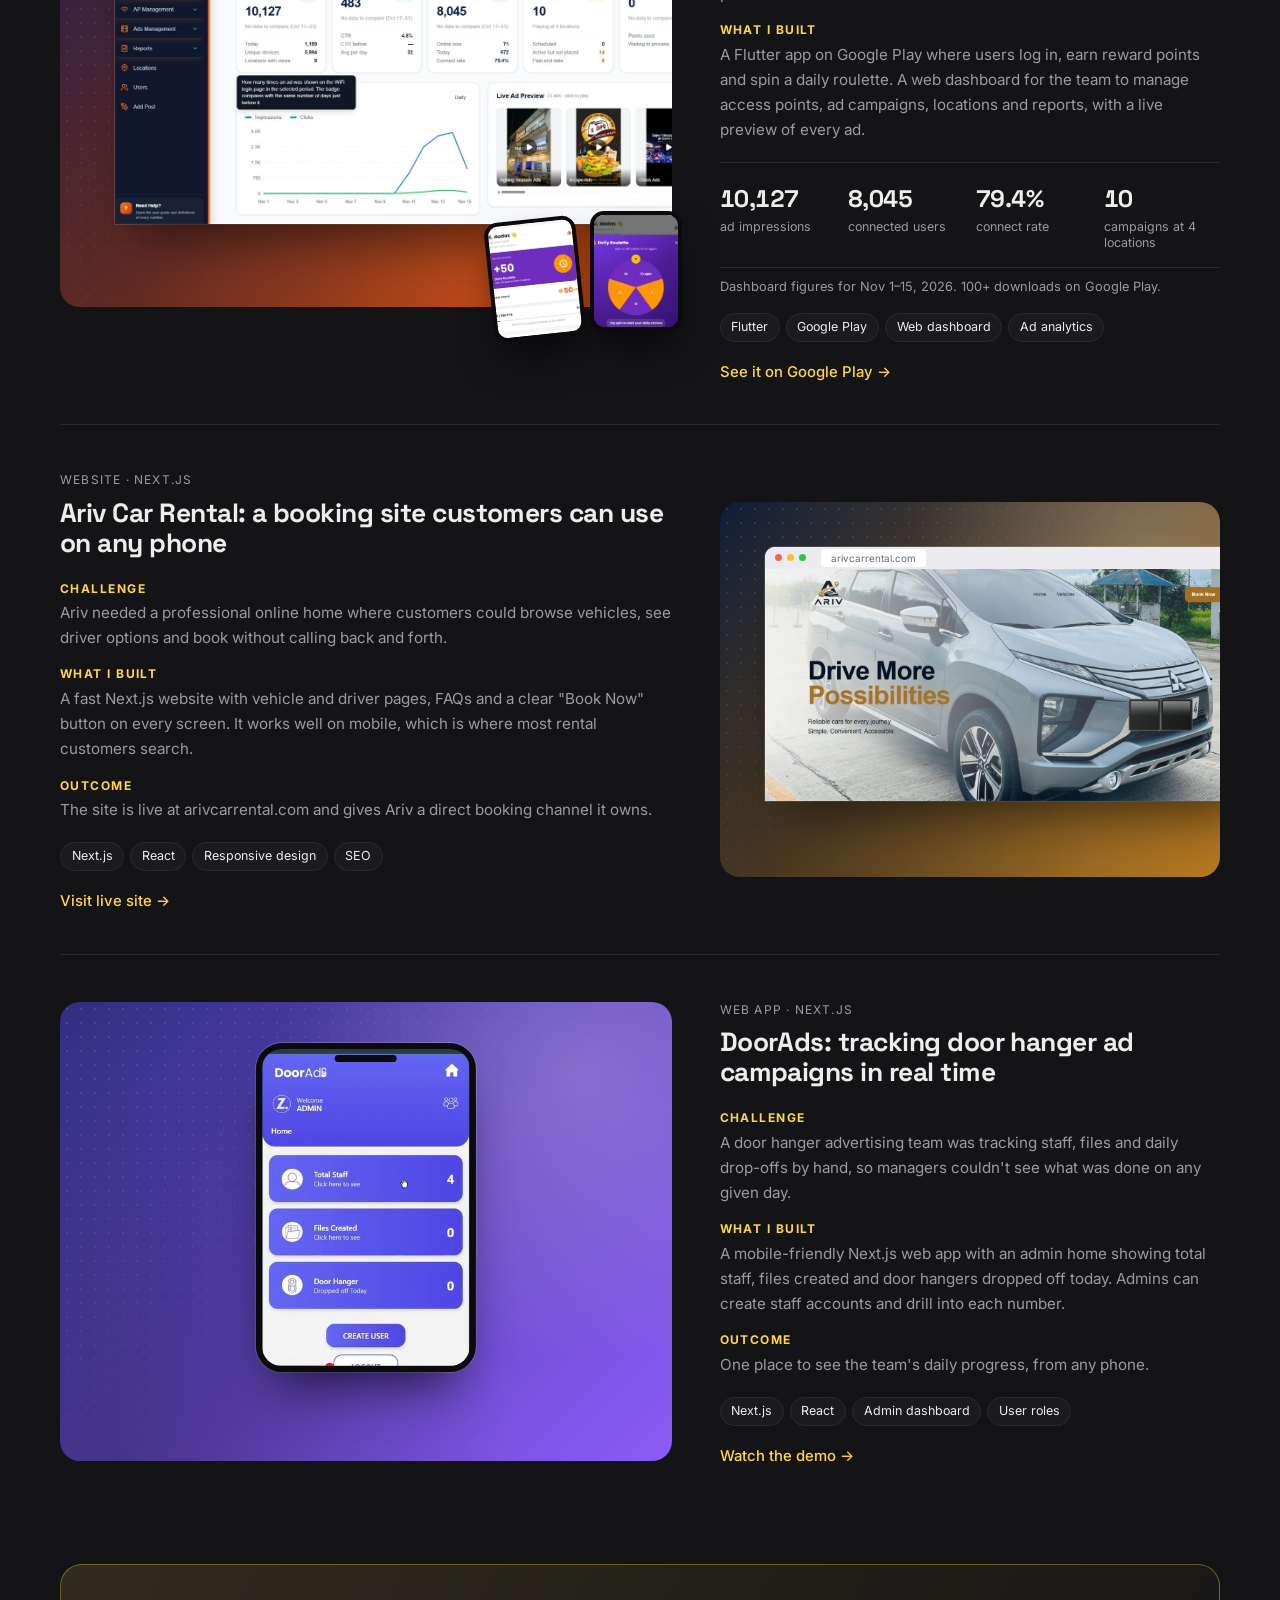
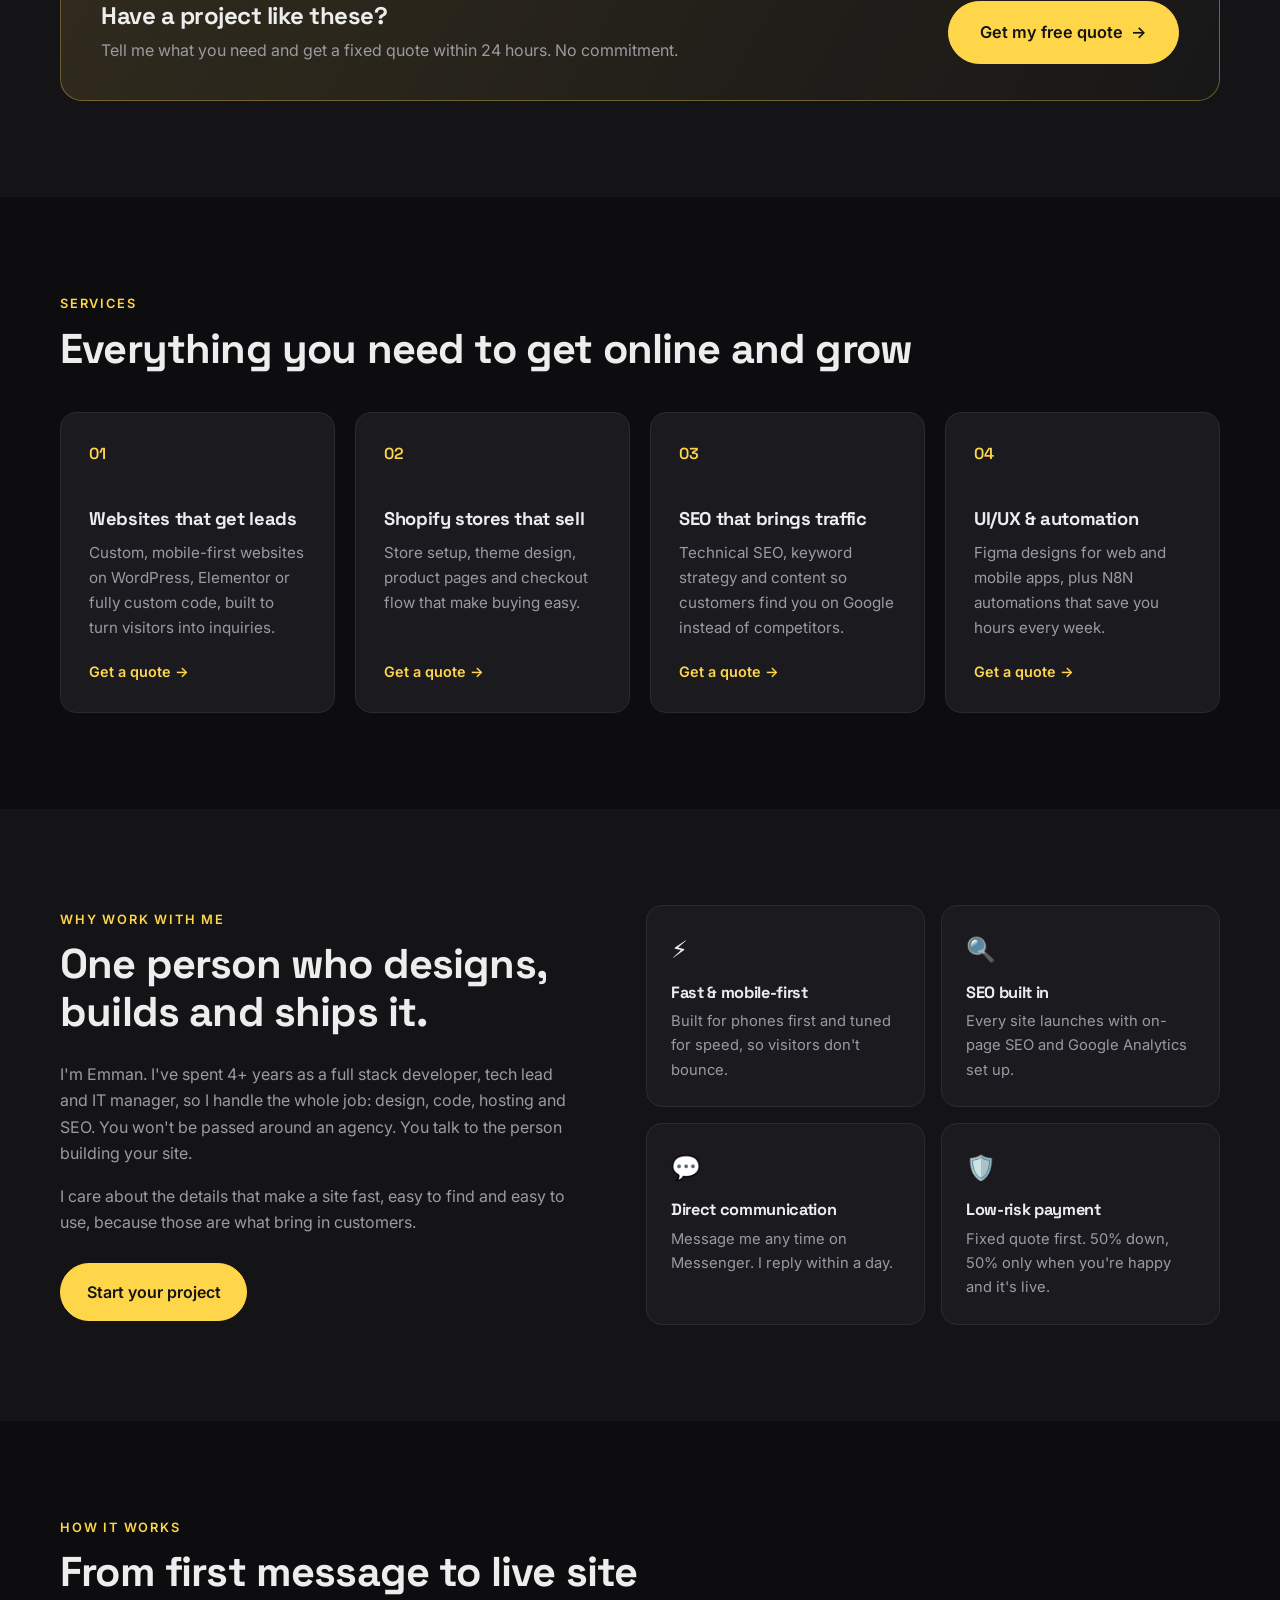
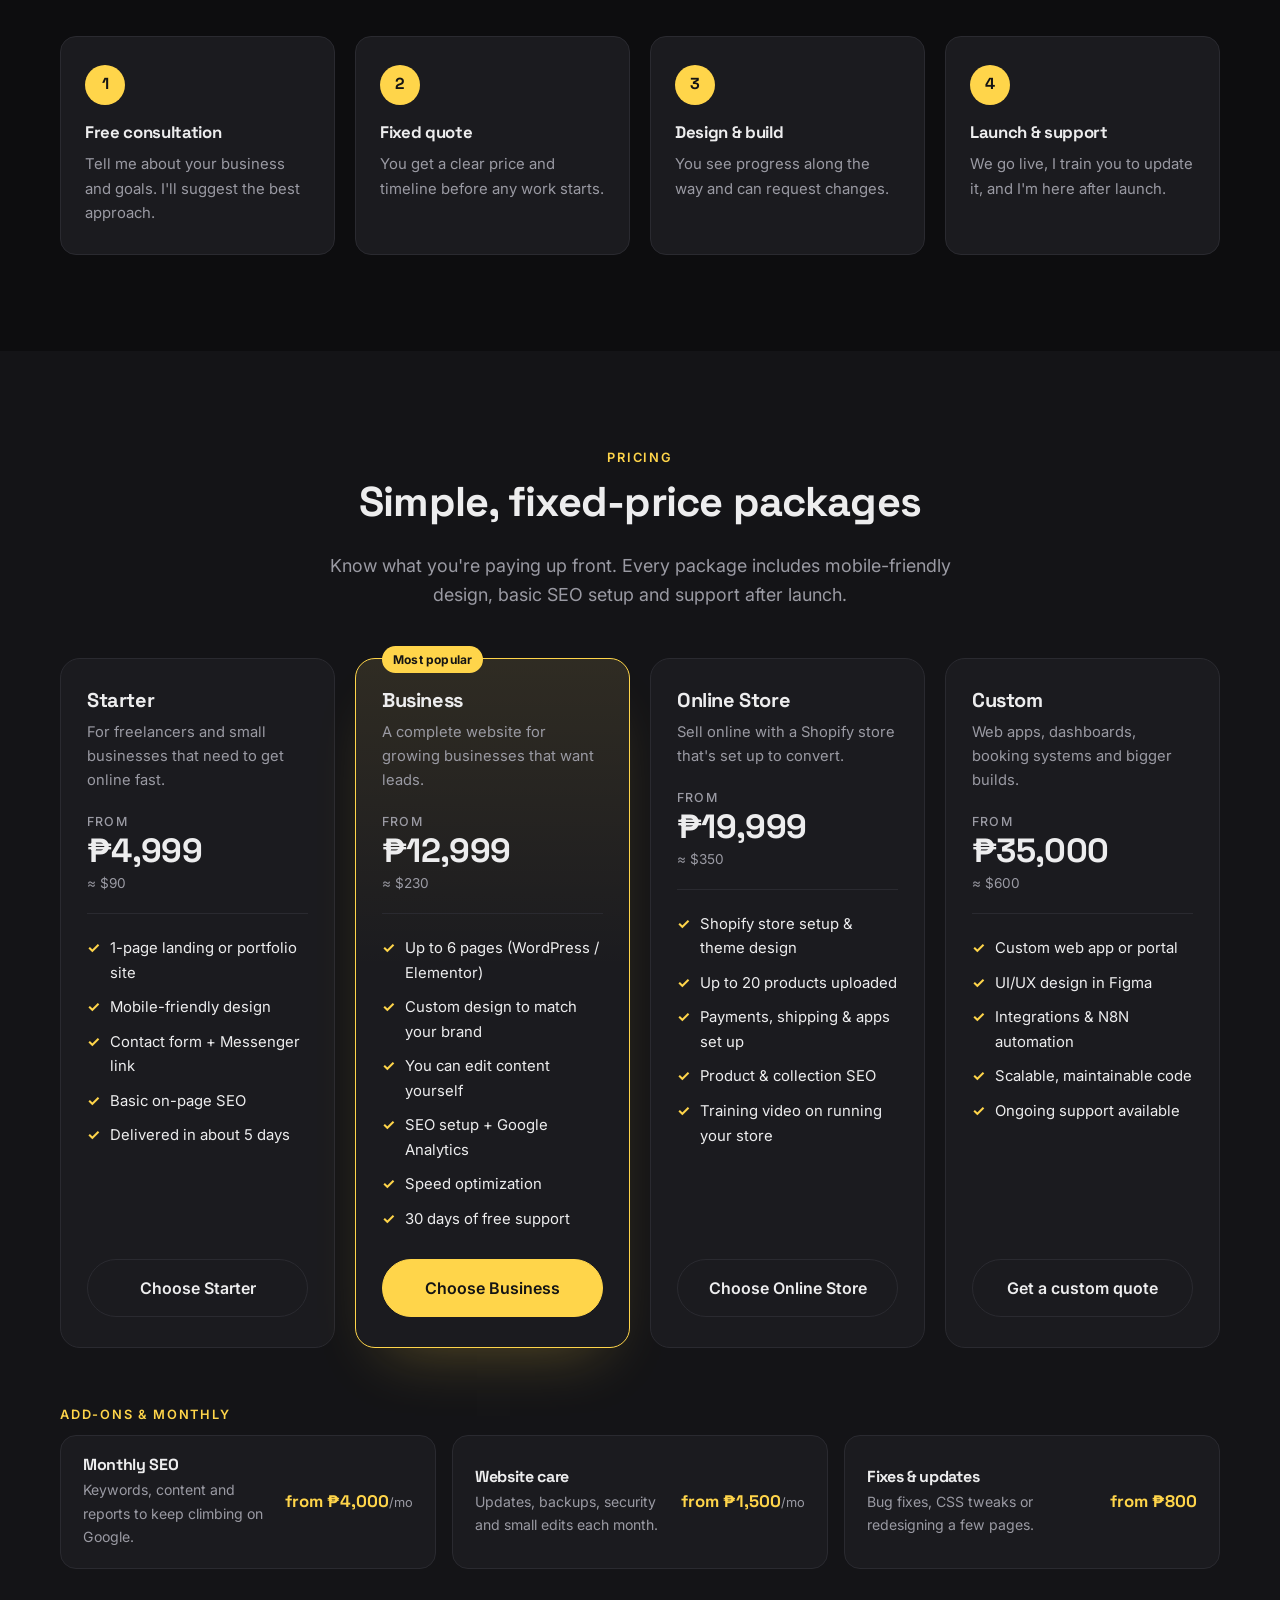
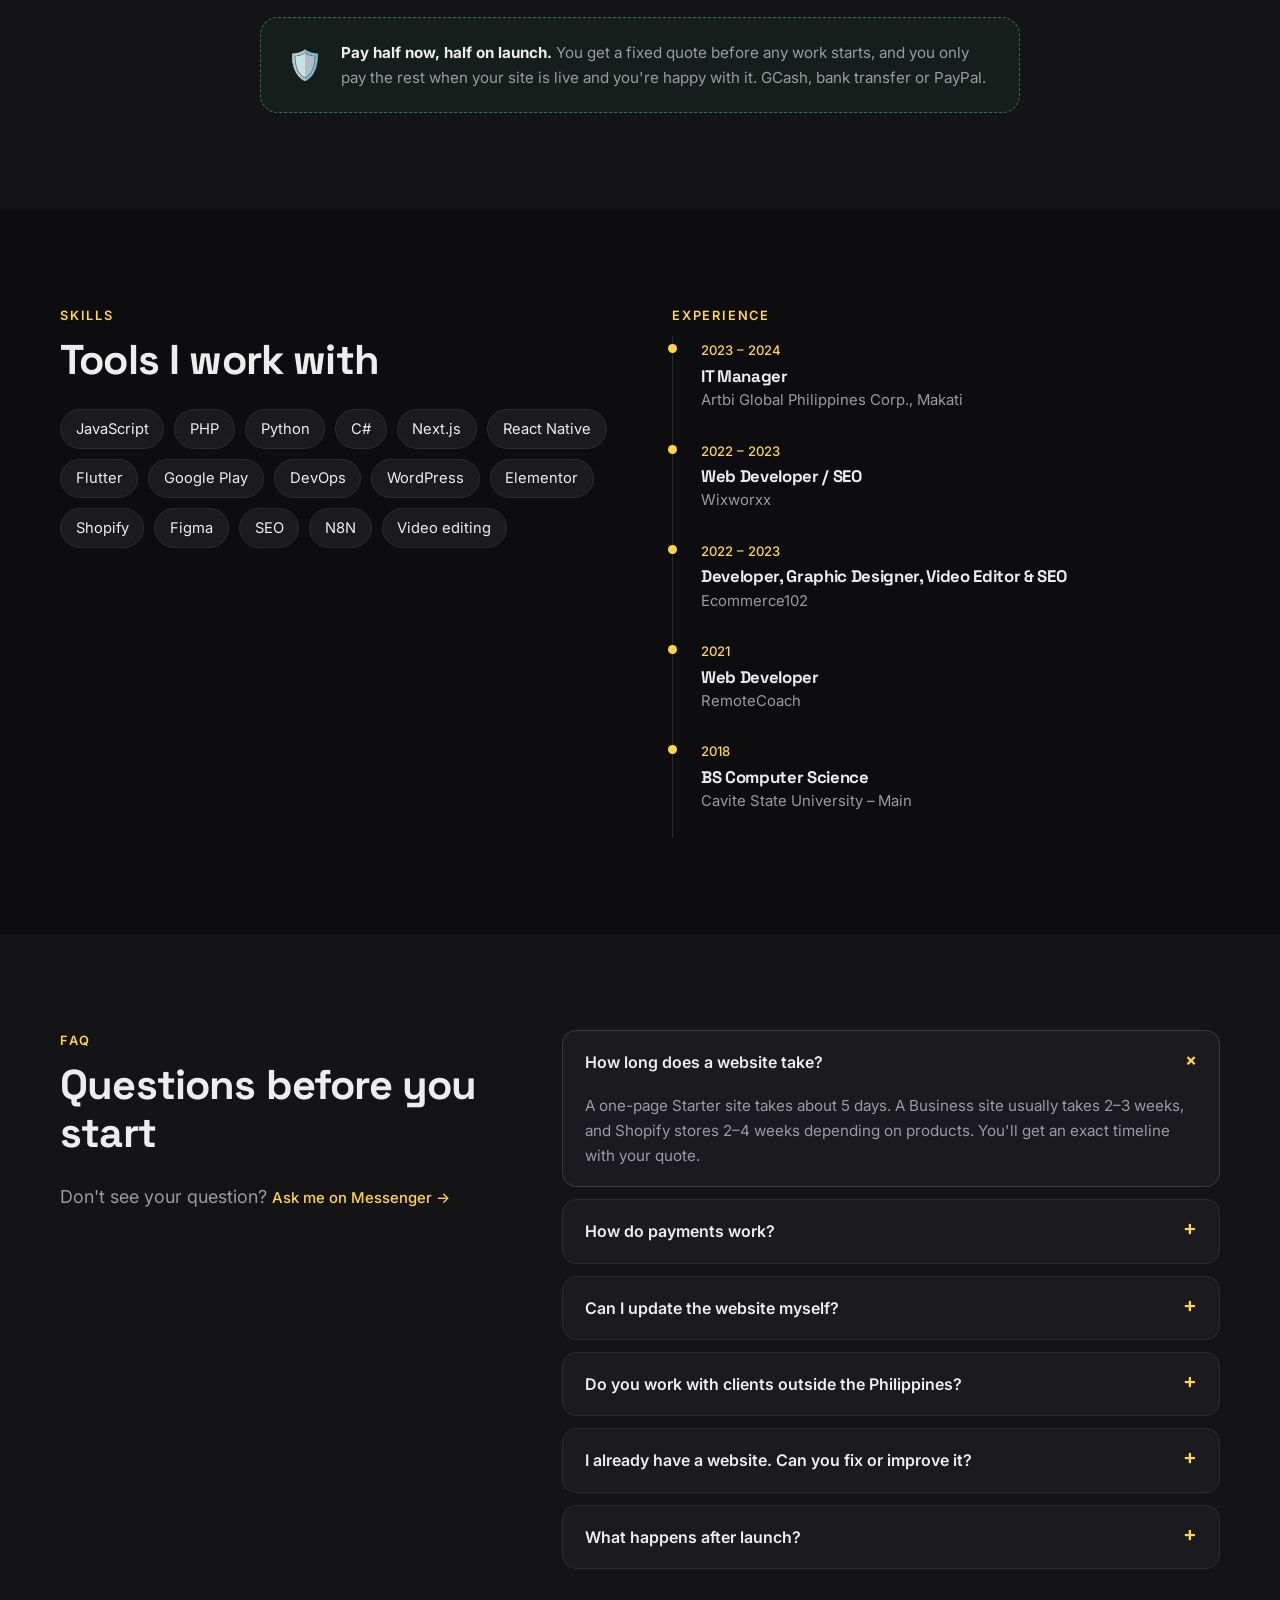
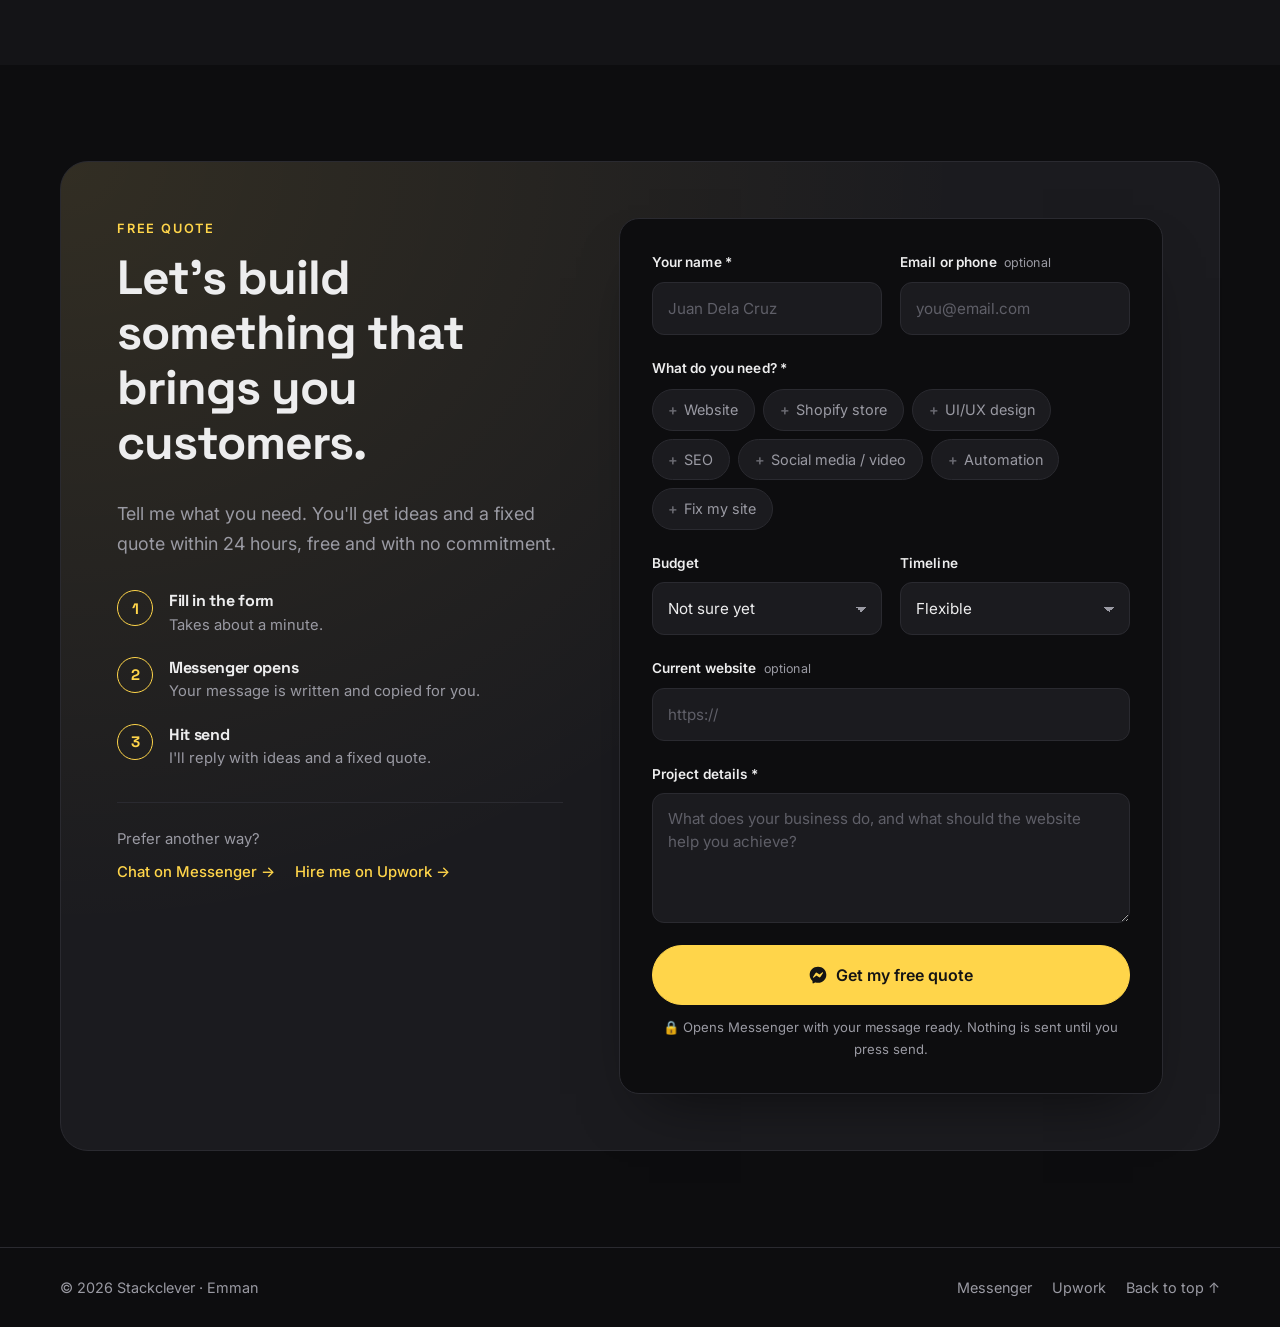
==== commit fba76fb7: "Redesign sample sites with a distinct look per niche Dental (clinical), derma (luxury editorial), cl" ====
--- a/index.html
+++ b/index.html
@@ -15,7 +15,7 @@
   <link rel="preconnect" href="https://fonts.gstatic.com" crossorigin>
   <link href="https://fonts.googleapis.com/css2?family=Inter:wght@400;500;600&family=Space+Grotesk:wght@500;600;700&display=swap" rel="stylesheet">
   <link rel="preload" as="image" href="img/4.png">
-  <link rel="stylesheet" href="css/style.css?v=7">
+  <link rel="stylesheet" href="css/style.css?v=8">
   <script type="application/ld+json">
   {
     "@context": "https://schema.org",
@@ -348,25 +348,25 @@
         <h2>Built for local businesses</h2>
         <p class="lead">Ready-made sites for clinics, salons, resorts and tutorial centers. Each has a price list, online booking, FAQs and a Messenger button, so customers stop asking "PM for price?" and start booking.</p>
         <div class="samples">
-          <a class="sample" href="samples/ngiti-dental/" target="_blank" rel="noopener" style="--s1:#67e8f9;--s2:#0e7490">
-            <span class="sample__top"><span class="sample__emoji" aria-hidden="true">🦷</span></span>
-            <span class="sample__body"><small>Dental clinic</small><strong>Ngiti Dental</strong><span>HMO info, braces pricing and time-slot booking.</span><em>View sample →</em></span>
-          </a>
-          <a class="sample" href="samples/kutis-derma/" target="_blank" rel="noopener" style="--s1:#fbcfe8;--s2:#be185d">
-            <span class="sample__top"><span class="sample__emoji" aria-hidden="true">✨</span></span>
-            <span class="sample__body"><small>Derma, aesthetic &amp; nails</small><strong>Kutis Derma</strong><span>Facial, laser and lash menu with first-timer promo.</span><em>View sample →</em></span>
-          </a>
-          <a class="sample" href="samples/bayani-clinic/" target="_blank" rel="noopener" style="--s1:#86efac;--s2:#15803d">
-            <span class="sample__top"><span class="sample__emoji" aria-hidden="true">🩺</span></span>
-            <span class="sample__body"><small>Clinic &amp; diagnostic lab</small><strong>Bayani Clinic</strong><span>Lab test prices, fasting prep and specialist schedules.</span><em>View sample →</em></span>
-          </a>
-          <a class="sample" href="samples/casa-alon/" target="_blank" rel="noopener" style="--s1:#7dd3fc;--s2:#0369a1">
-            <span class="sample__top"><span class="sample__emoji" aria-hidden="true">🏝️</span></span>
-            <span class="sample__body"><small>Private pool &amp; staycation</small><strong>Casa Alon</strong><span>Day, night and 22-hour rates with an open-date checker.</span><em>View sample →</em></span>
-          </a>
-          <a class="sample" href="samples/talino-learning/" target="_blank" rel="noopener" style="--s1:#fdba74;--s2:#c2410c">
-            <span class="sample__top"><span class="sample__emoji" aria-hidden="true">📚</span></span>
-            <span class="sample__body"><small>Tutorial &amp; review center</small><strong>Talino Learning</strong><span>Program fees, free trial class booking and FAQs.</span><em>View sample →</em></span>
+          <a class="sample" href="samples/ngiti-dental/" target="_blank" rel="noopener">
+            <span class="sample__top"><img src="img/samples/ngiti-dental.png" alt="Ngiti Dental homepage preview" loading="lazy" width="768" height="480"></span>
+            <span class="sample__body"><small>Dental clinic</small><strong>Ngiti Dental</strong><span>Clean clinical design with tabbed price list, dentist profiles and time-slot booking.</span><em>View sample →</em></span>
+          </a>
+          <a class="sample" href="samples/kutis-derma/" target="_blank" rel="noopener">
+            <span class="sample__top"><img src="img/samples/kutis-derma.png" alt="Kutis Derma homepage preview" loading="lazy" width="768" height="480"></span>
+            <span class="sample__body"><small>Derma, aesthetic &amp; nails</small><strong>Kutis Derma</strong><span>Luxury editorial look with a spa-style treatment menu and first-visit offer.</span><em>View sample →</em></span>
+          </a>
+          <a class="sample" href="samples/bayani-clinic/" target="_blank" rel="noopener">
+            <span class="sample__top"><img src="img/samples/bayani-clinic.png" alt="Bayani Clinic homepage preview" loading="lazy" width="768" height="480"></span>
+            <span class="sample__body"><small>Clinic &amp; diagnostic lab</small><strong>Bayani Clinic</strong><span>Searchable lab test prices, exam packages and a doctor schedule.</span><em>View sample →</em></span>
+          </a>
+          <a class="sample" href="samples/casa-alon/" target="_blank" rel="noopener">
+            <span class="sample__top"><img src="img/samples/casa-alon.png" alt="Casa Alon homepage preview" loading="lazy" width="768" height="480"></span>
+            <span class="sample__body"><small>Private pool &amp; staycation</small><strong>Casa Alon</strong><span>Immersive resort design with weekday/weekend rates and an availability calendar.</span><em>View sample →</em></span>
+          </a>
+          <a class="sample" href="samples/talino-learning/" target="_blank" rel="noopener">
+            <span class="sample__top"><img src="img/samples/talino-learning.png" alt="Talino Learning homepage preview" loading="lazy" width="768" height="480"></span>
+            <span class="sample__body"><small>Tutorial &amp; review center</small><strong>Talino Learning</strong><span>Bright, friendly design with programs by grade, class timetable and free-trial booking.</span><em>View sample →</em></span>
           </a>
           <a class="sample sample--cta" href="#contact">
             <span class="sample__body"><small>Your business</small><strong>Want one like these?</strong><span>I'll adapt a sample with your logo, prices and photos. Live in about a week.</span><em>Get my free quote →</em></span>
--- a/css/style.css
+++ b/css/style.css
@@ -495,10 +495,9 @@
 .samples { display: grid; grid-template-columns: repeat(3, 1fr); gap: 20px; margin-top: 40px; }
 .sample { display: flex; flex-direction: column; background: var(--surface); border: 1px solid var(--line); border-radius: var(--radius); overflow: hidden; transition: border-color .3s, transform .3s; }
 .sample:hover { border-color: var(--accent); transform: translateY(-4px); }
-.sample__top { position: relative; display: grid; place-items: center; aspect-ratio: 16/8; background: linear-gradient(135deg, var(--s1), var(--s2)); }
-.sample__top::before { content: ""; position: absolute; left: 12px; right: 12px; top: 10px; height: 8px; border-radius: 4px; background: rgba(255, 255, 255, .35); }
-.sample__emoji { font-size: 3rem; filter: drop-shadow(0 8px 16px rgba(0, 0, 0, .25)); transition: transform .4s; }
-.sample:hover .sample__emoji { transform: scale(1.12) rotate(-4deg); }
+.sample__top { display: block; aspect-ratio: 16/10; overflow: hidden; background: #000; border-bottom: 1px solid var(--line); }
+.sample__top img { width: 100%; height: 100%; object-fit: cover; object-position: top; transition: transform .5s; }
+.sample:hover .sample__top img { transform: scale(1.04); }
 .sample__body { display: flex; flex-direction: column; gap: 4px; padding: 20px 22px 22px; flex: 1; }
 .sample__body small { color: var(--accent); font-size: .75rem; font-weight: 600; text-transform: uppercase; letter-spacing: .12em; }
 .sample__body strong { font-family: var(--display); font-size: 1.2rem; }
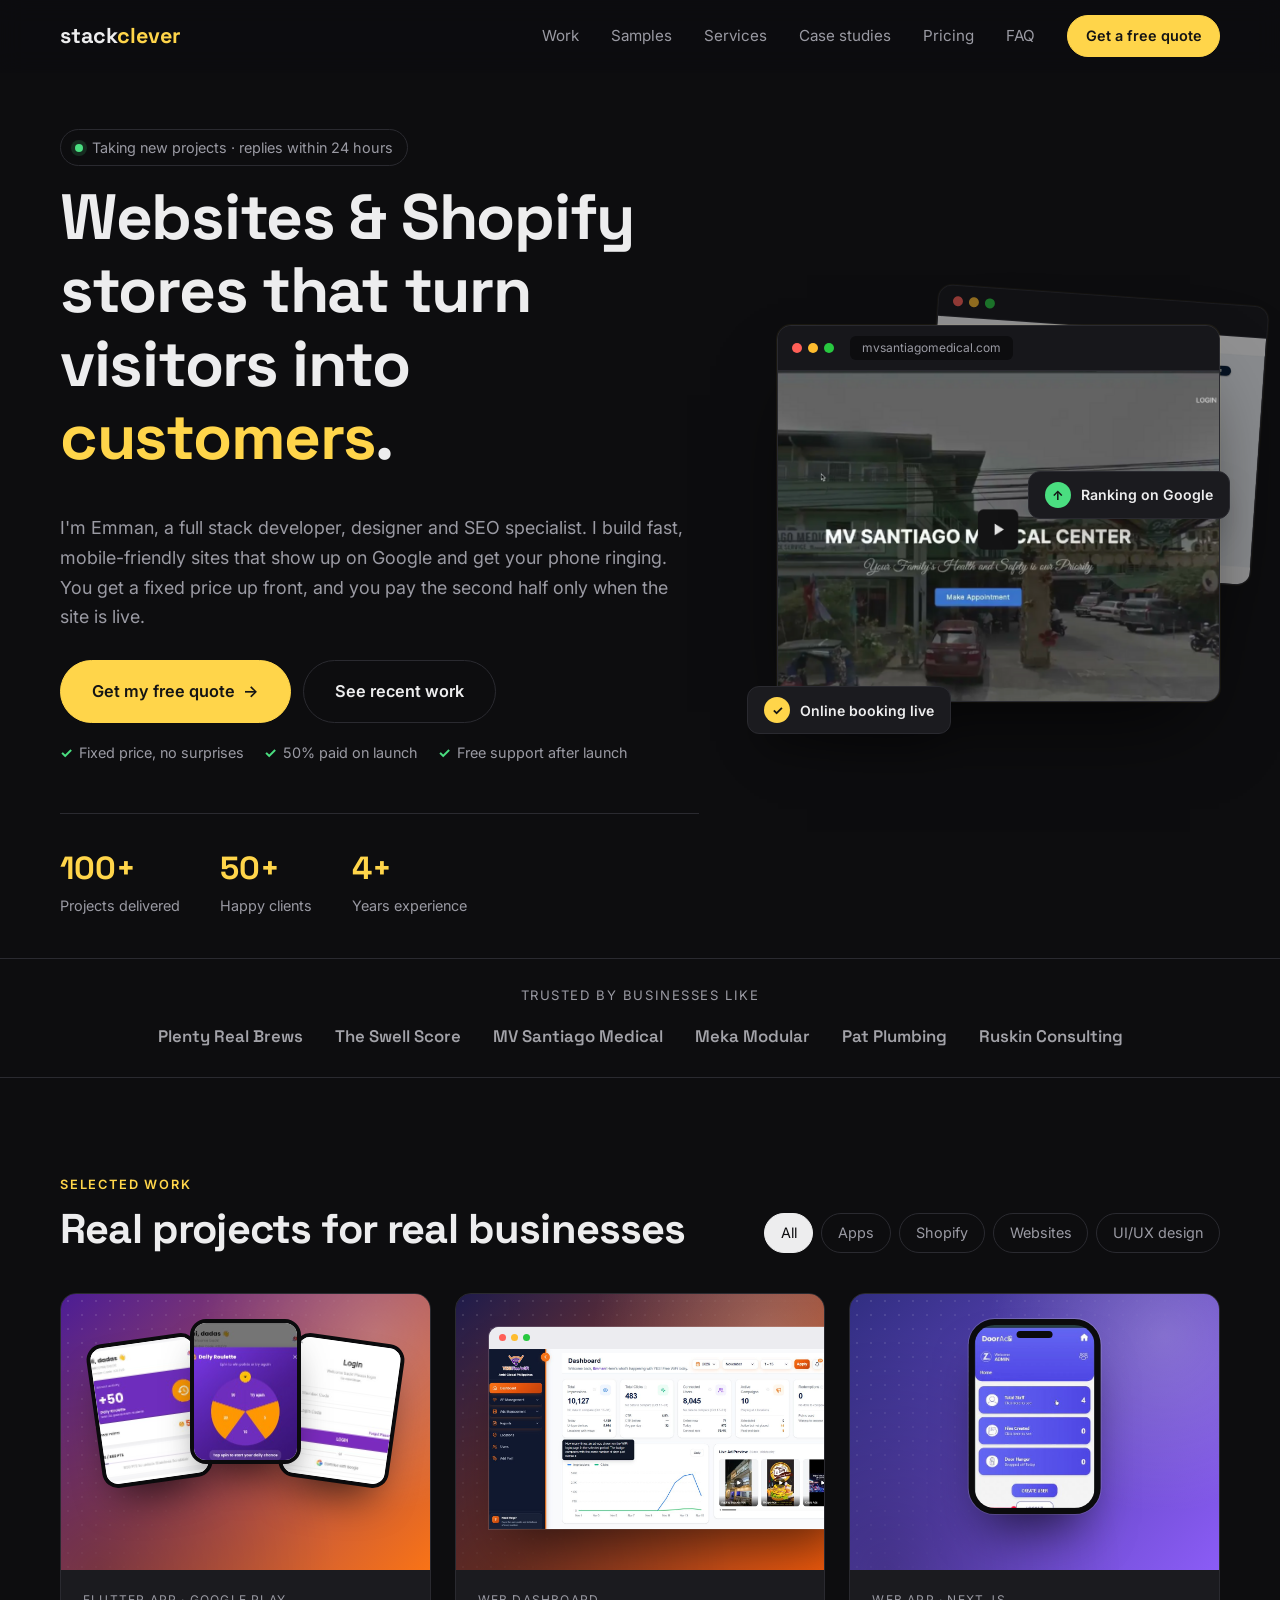
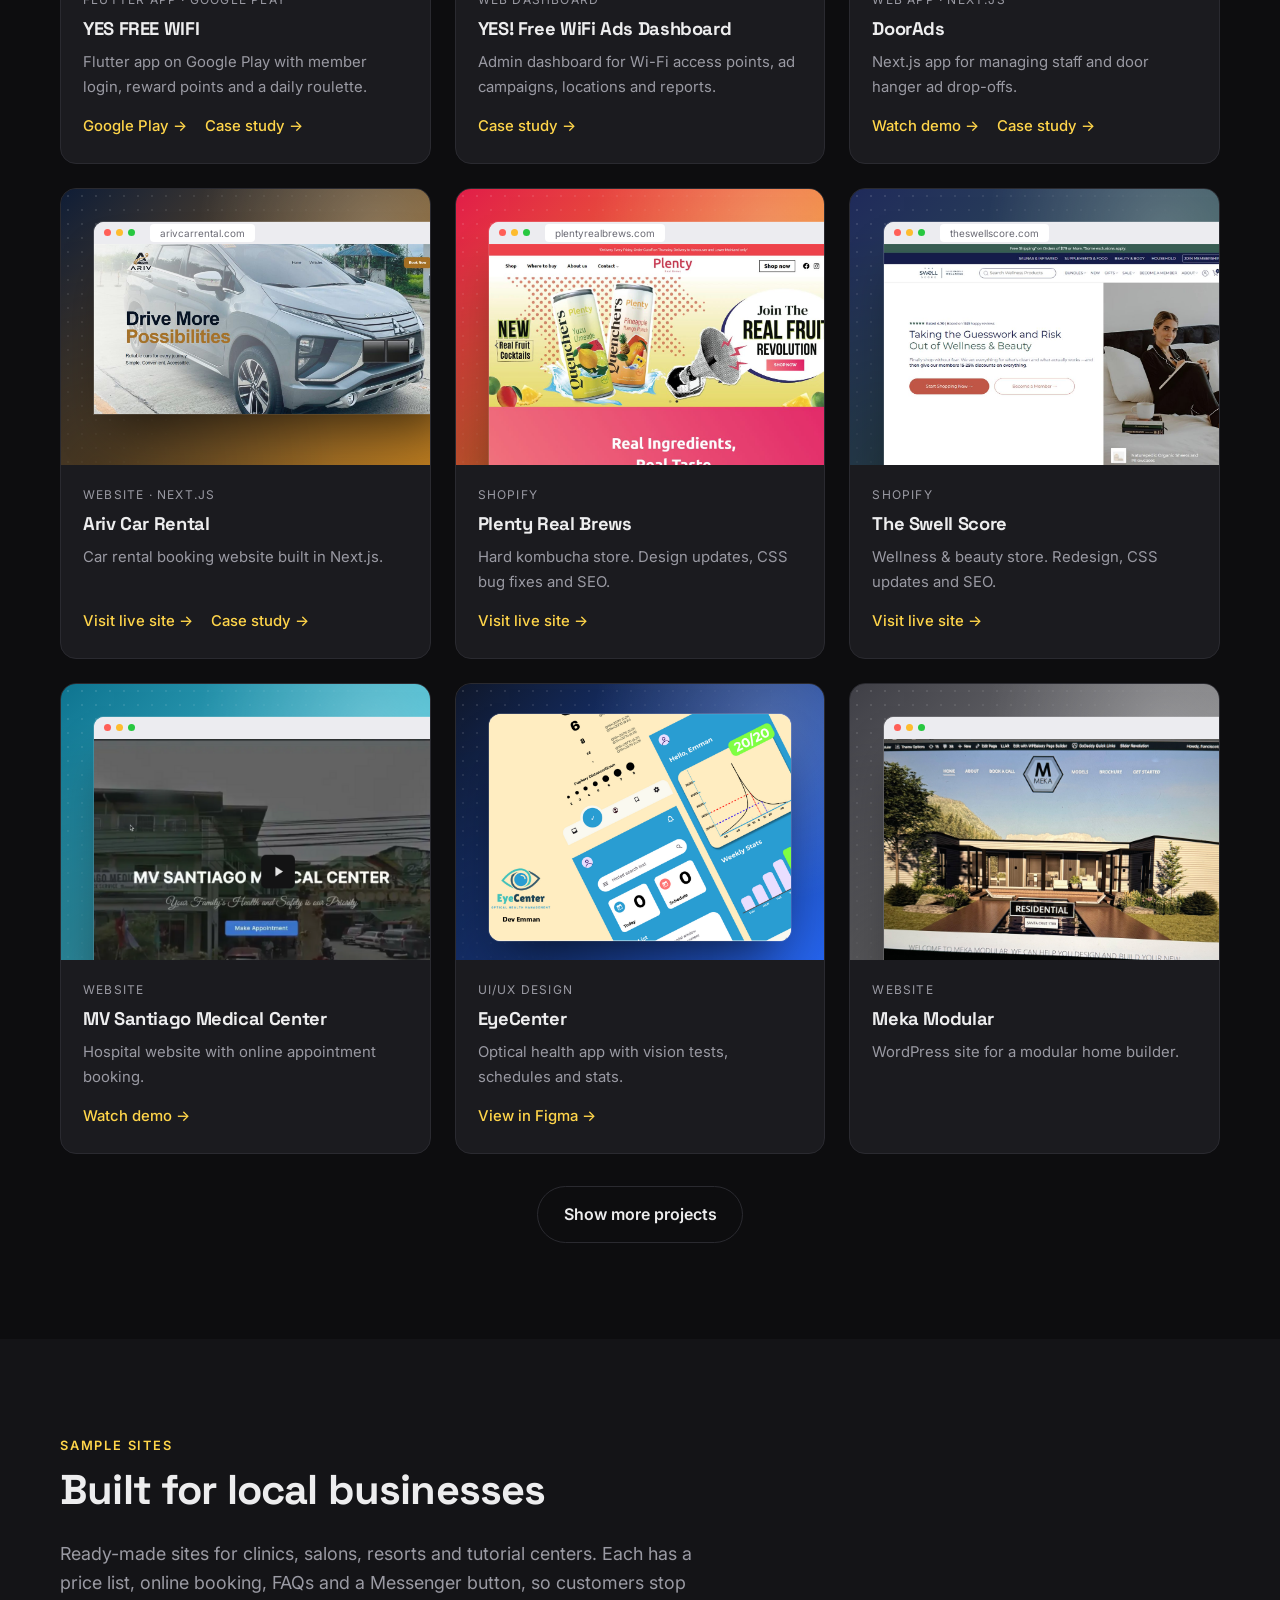
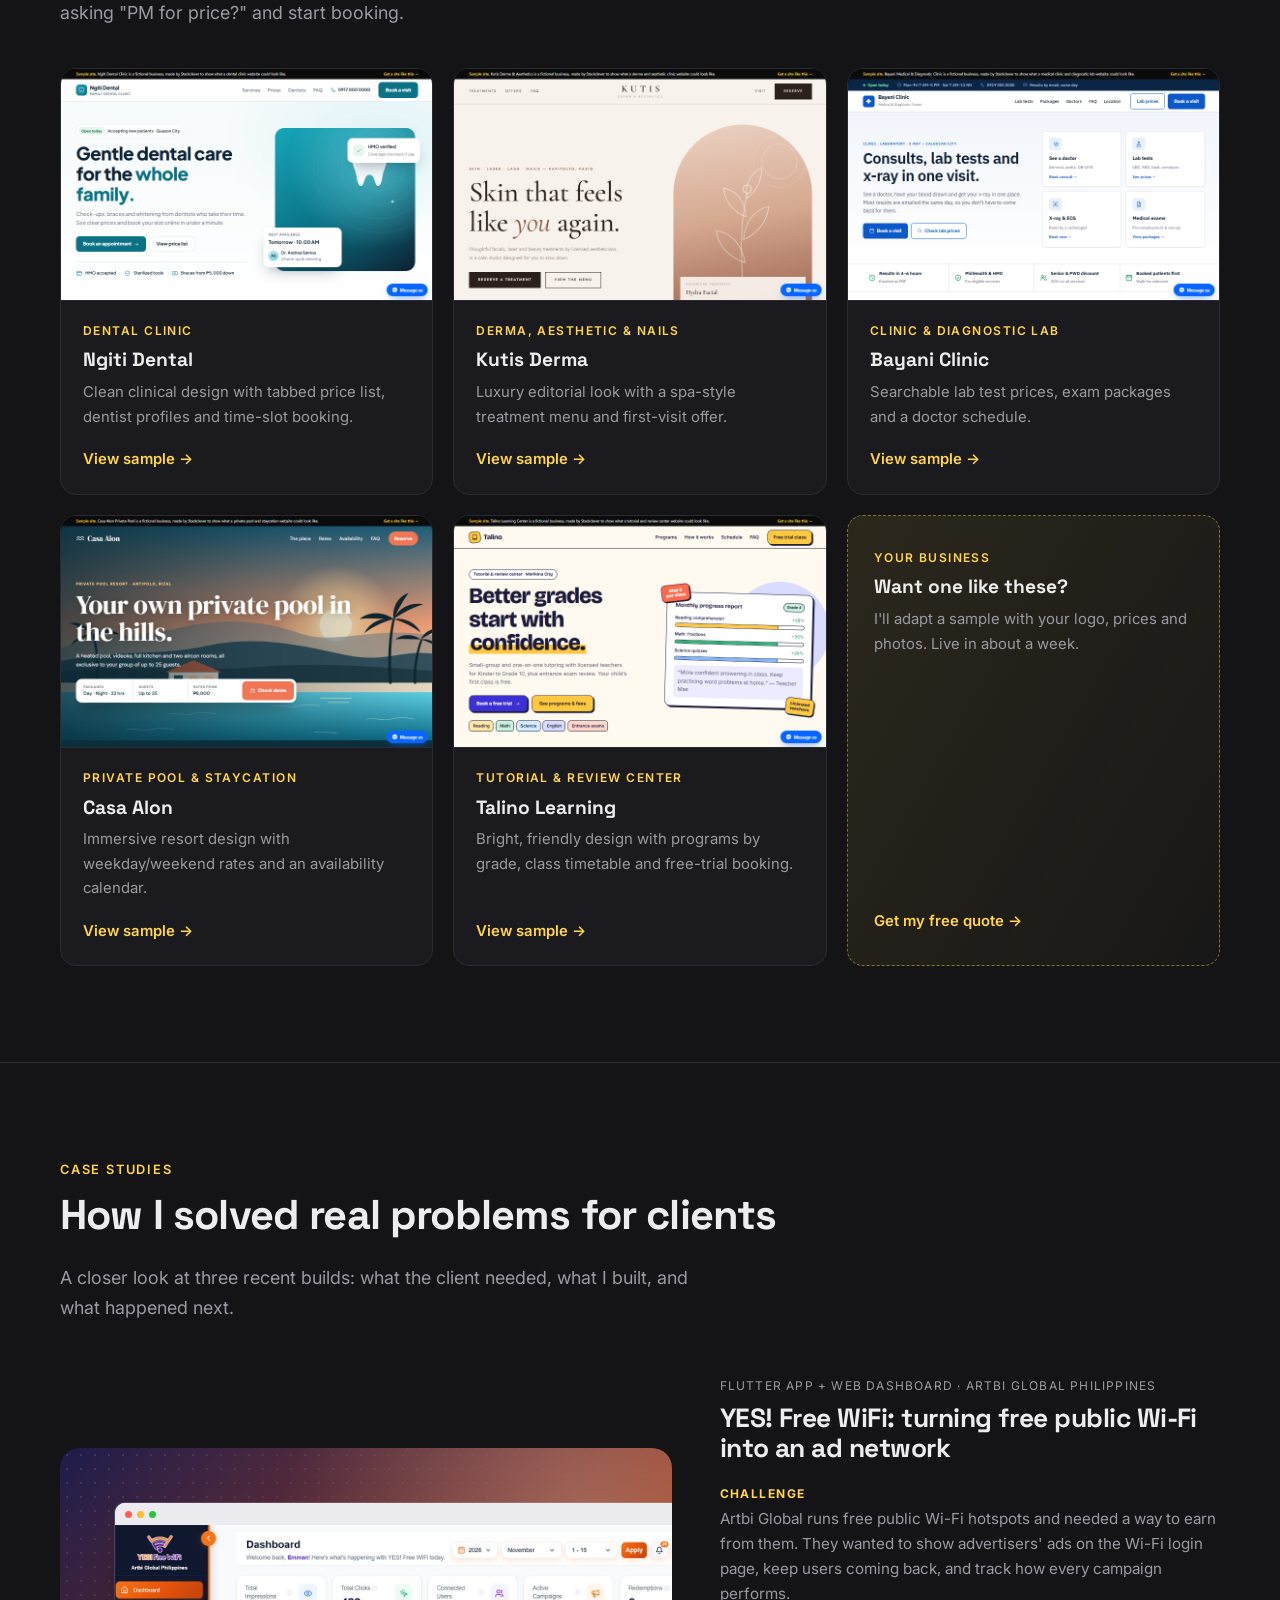
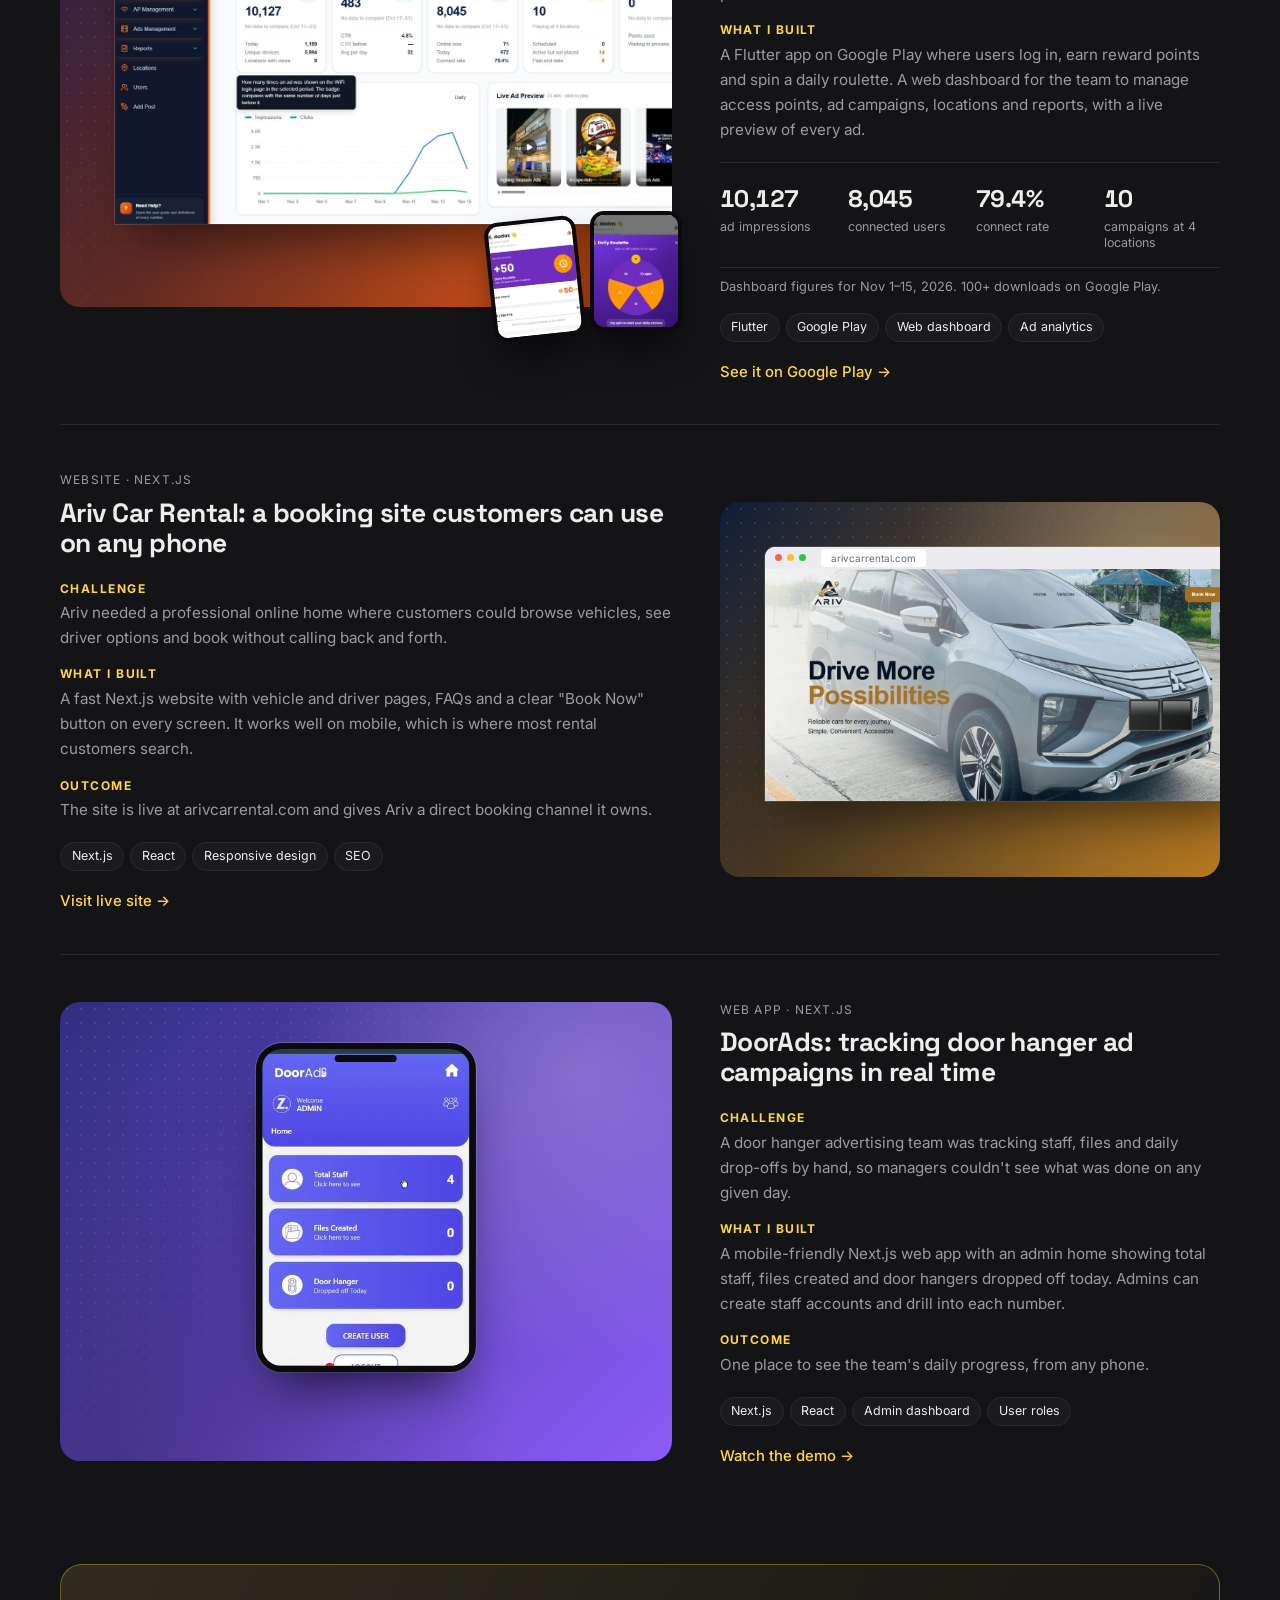
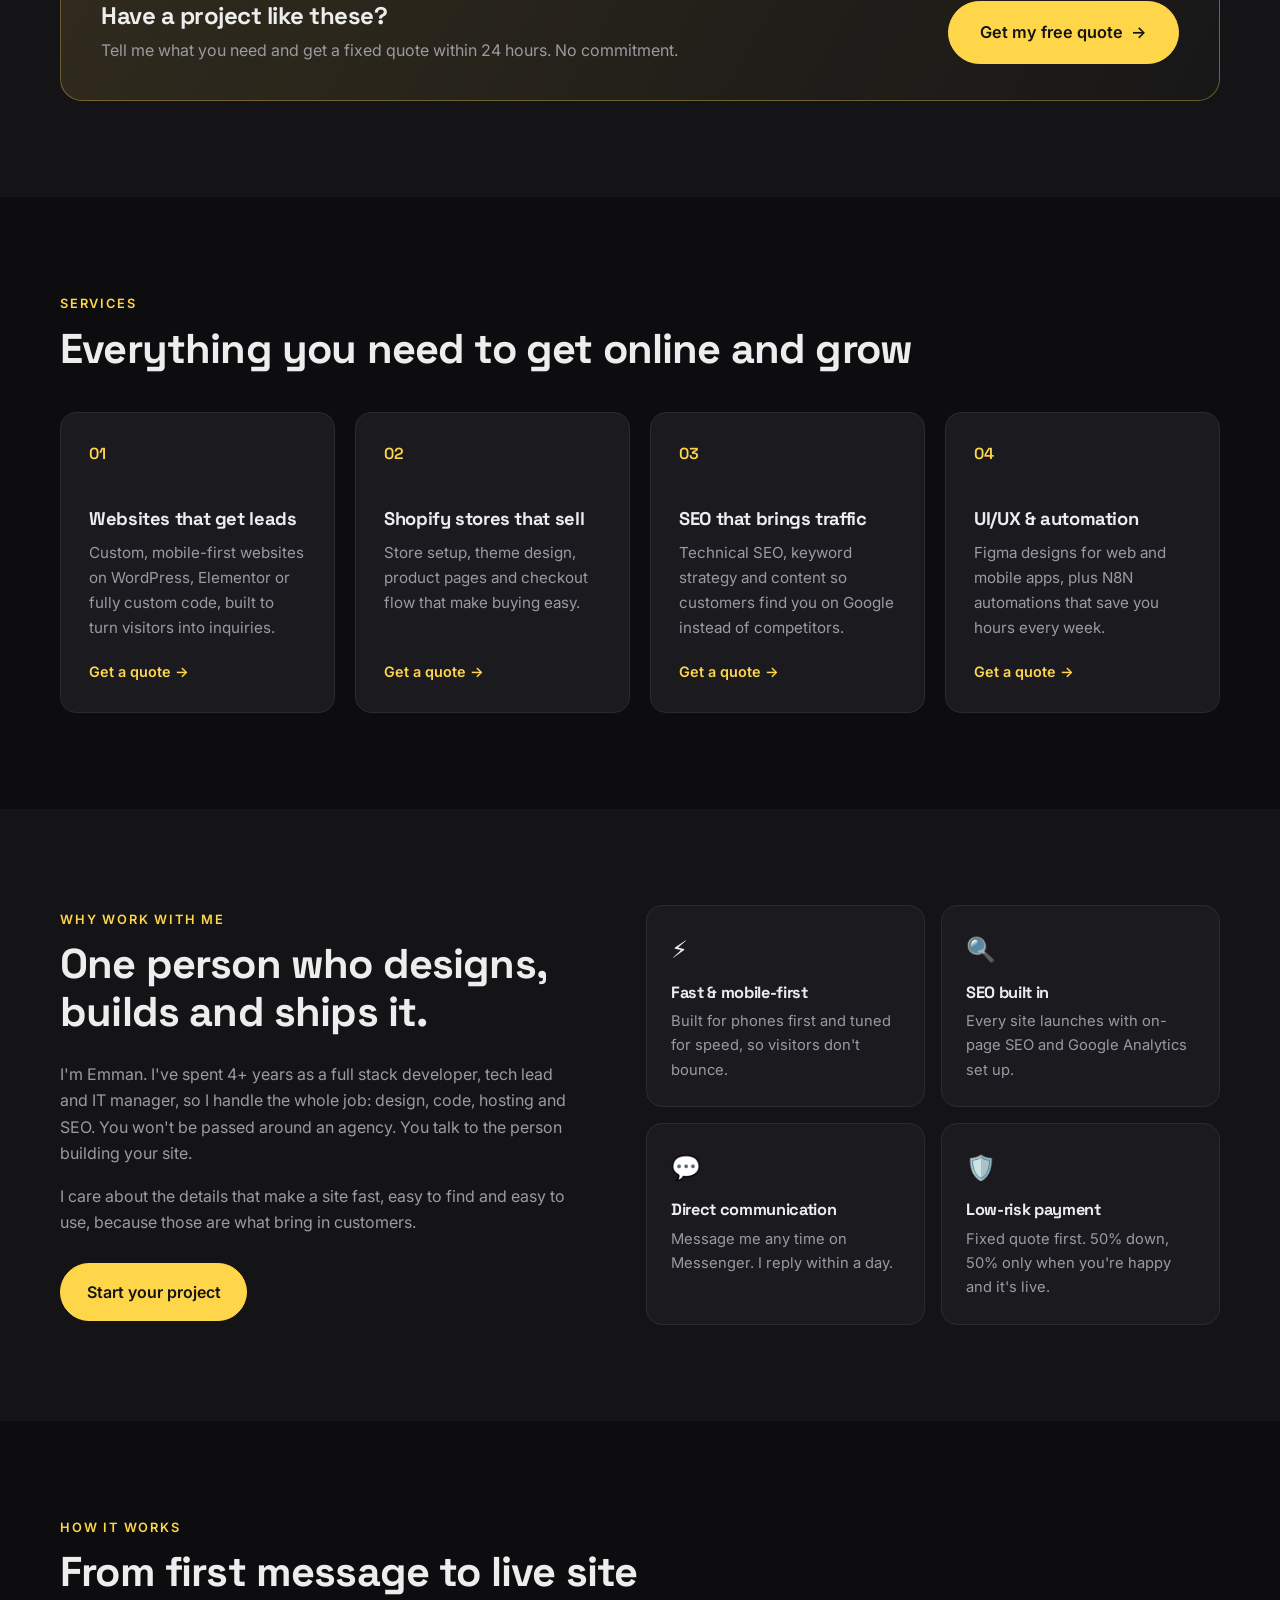
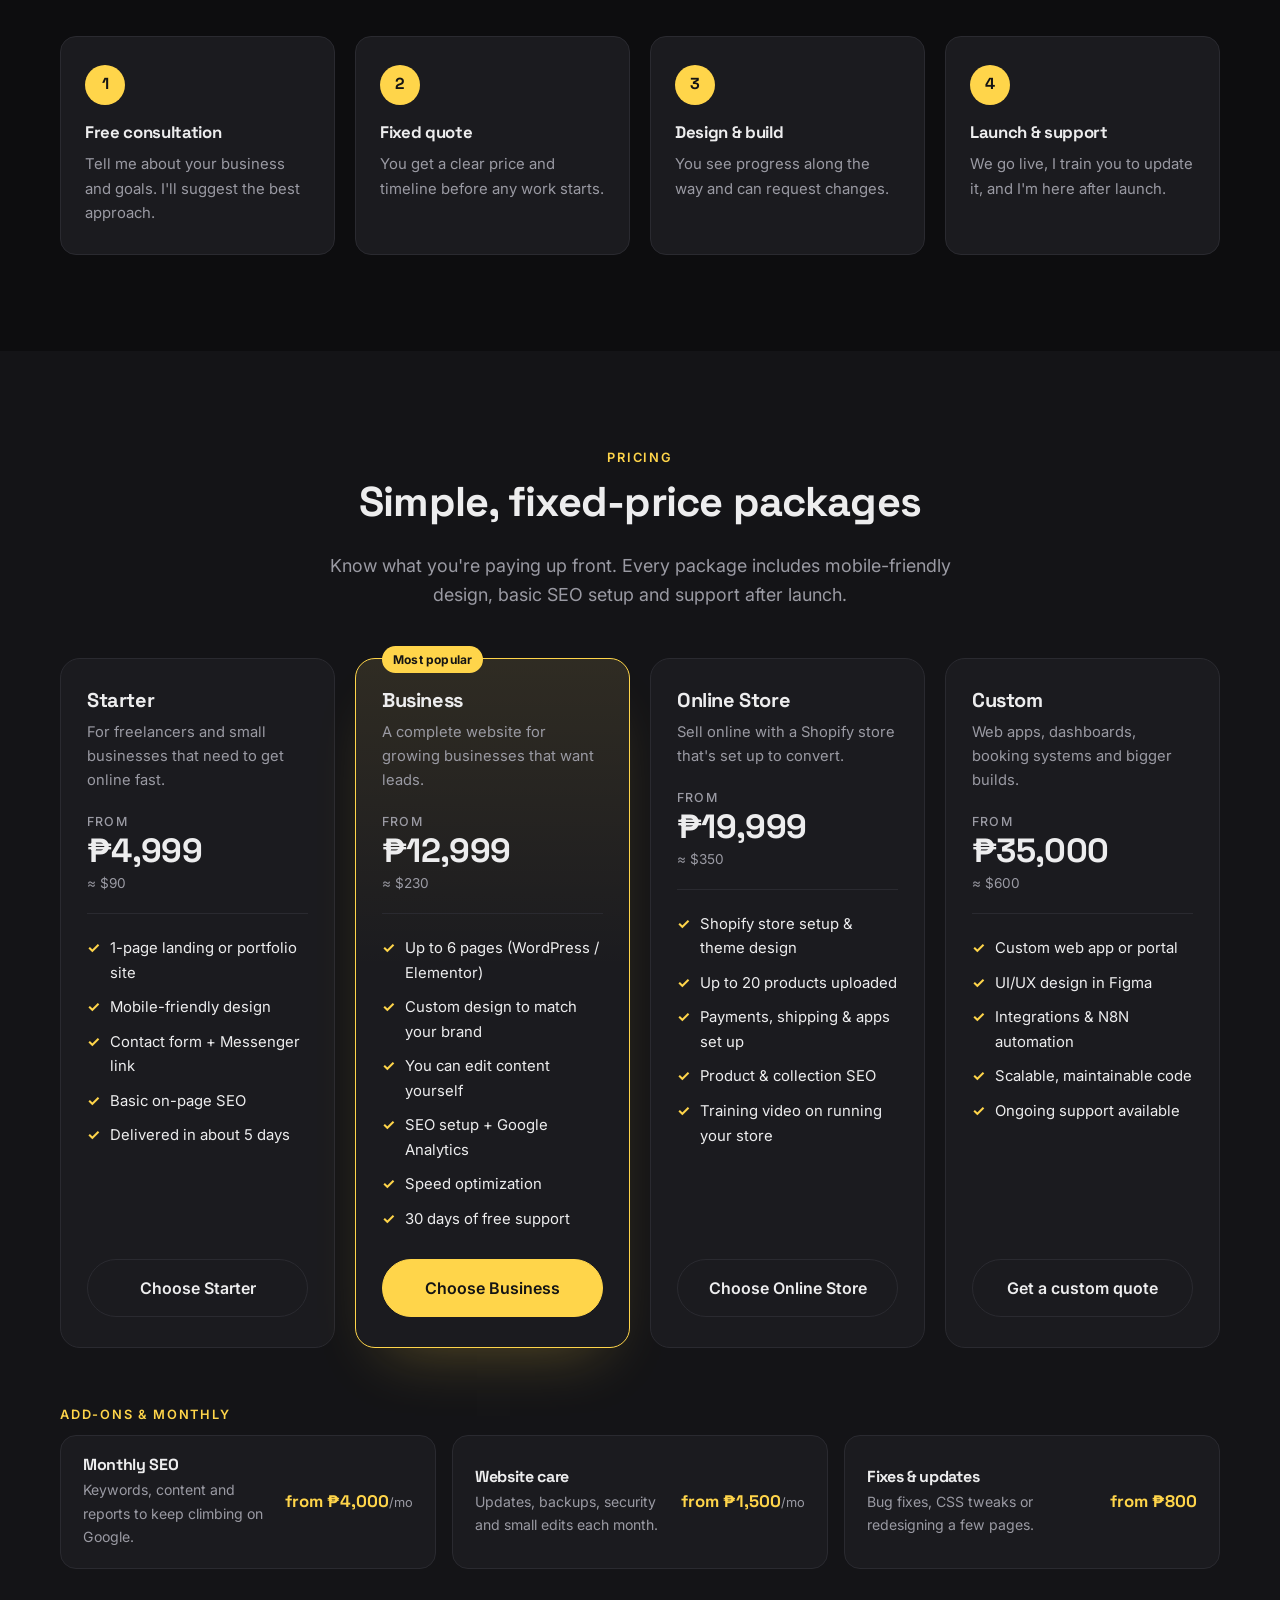
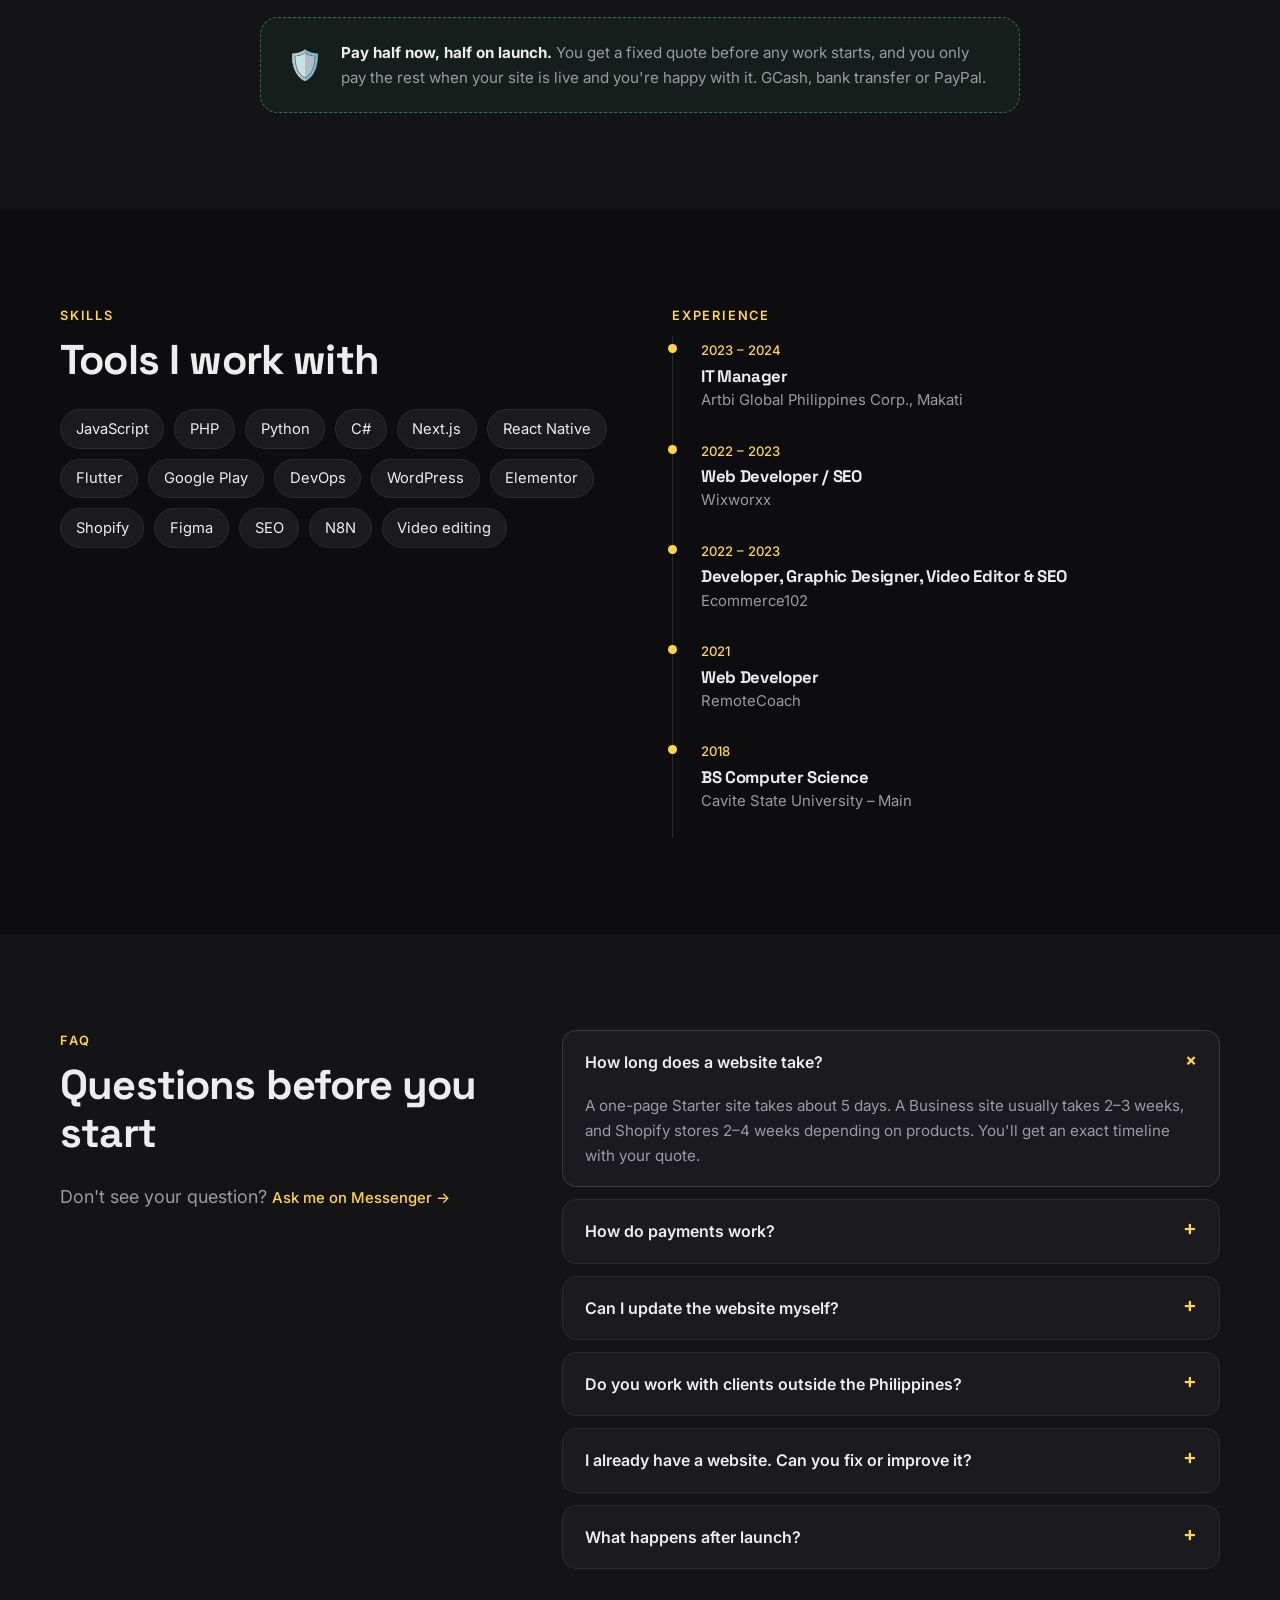
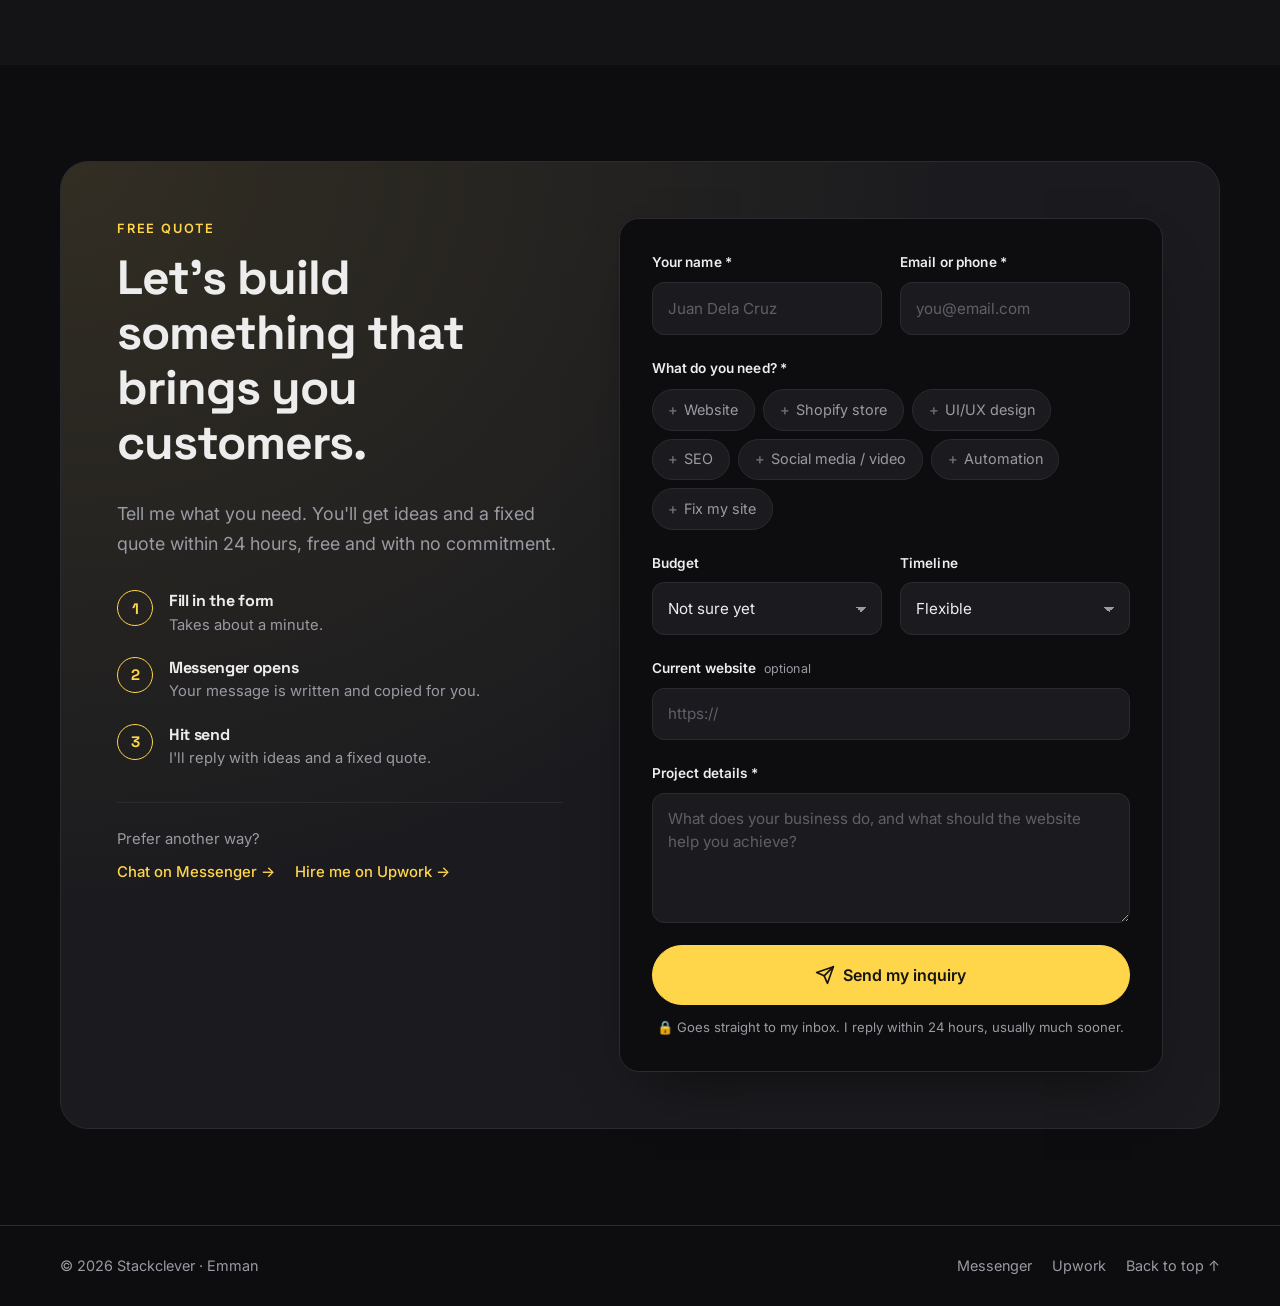
==== commit 74b135a4: "Send inquiry form by email; switch Messenger links to messenger.com m.me is DNS-blocked by some Phil" ====
--- a/index.html
+++ b/index.html
@@ -15,7 +15,7 @@
   <link rel="preconnect" href="https://fonts.gstatic.com" crossorigin>
   <link href="https://fonts.googleapis.com/css2?family=Inter:wght@400;500;600&family=Space+Grotesk:wght@500;600;700&display=swap" rel="stylesheet">
   <link rel="preload" as="image" href="img/4.png">
-  <link rel="stylesheet" href="css/style.css?v=8">
+  <link rel="stylesheet" href="css/style.css?v=9">
   <script type="application/ld+json">
   {
     "@context": "https://schema.org",
@@ -657,7 +657,7 @@
         <div>
           <p class="kicker">FAQ</p>
           <h2>Questions before you start</h2>
-          <p class="lead">Don't see your question? <a href="https://m.me/168737504976524" target="_blank" rel="noopener" class="link">Ask me on Messenger →</a></p>
+          <p class="lead">Don't see your question? <a href="https://www.messenger.com/t/168737504976524" target="_blank" rel="noopener" class="link">Ask me on Messenger →</a></p>
         </div>
         <div class="faq__list">
           <details open>
@@ -702,7 +702,7 @@
           </ol>
           <div class="contact__alt">
             <span>Prefer another way?</span>
-            <a href="https://m.me/168737504976524" target="_blank" rel="noopener" class="link">Chat on Messenger →</a>
+            <a href="https://www.messenger.com/t/168737504976524" target="_blank" rel="noopener" class="link">Chat on Messenger →</a>
             <a href="https://www.upwork.com/freelancers/emmanu2" target="_blank" rel="noopener" class="link">Hire me on Upwork →</a>
           </div>
         </div>
@@ -714,8 +714,8 @@
               <input type="text" name="name" required autocomplete="name" placeholder="Juan Dela Cruz">
             </label>
             <label class="field">
-              <span>Email or phone <em>optional</em></span>
-              <input type="text" name="contact" autocomplete="email" placeholder="you@email.com">
+              <span>Email or phone *</span>
+              <input type="text" name="contact" required autocomplete="email" placeholder="you@email.com">
             </label>
           </div>
 
@@ -766,17 +766,16 @@
 
           <p class="inquiry__error" id="inquiry-error" role="alert" hidden></p>
 
+          <input type="text" name="_honey" tabindex="-1" autocomplete="off" aria-hidden="true" style="position:absolute;left:-9999px;width:1px;height:1px;opacity:0">
           <button type="submit" class="btn inquiry__submit">
-            <svg width="20" height="20" viewBox="0 0 24 24" aria-hidden="true"><path fill="currentColor" d="M12 2C6.36 2 2 6.13 2 11.7c0 2.91 1.19 5.44 3.14 7.17.16.14.26.35.27.57l.05 1.78a.8.8 0 0 0 1.12.71l1.98-.87c.17-.08.36-.09.53-.04.91.25 1.88.38 2.91.38 5.64 0 10-4.13 10-9.7S17.64 2 12 2Zm6 7.46-2.94 4.66a1.5 1.5 0 0 1-2.17.4l-2.34-1.75a.6.6 0 0 0-.72 0l-3.16 2.4c-.42.32-.97-.18-.69-.63l2.94-4.66a1.5 1.5 0 0 1 2.17-.4l2.34 1.75a.6.6 0 0 0 .72 0l3.16-2.4c.42-.32.97.18.69.63Z"/></svg>
-            Get my free quote
+            <svg width="20" height="20" viewBox="0 0 24 24" fill="none" stroke="currentColor" stroke-width="2" stroke-linecap="round" stroke-linejoin="round" aria-hidden="true"><path d="M22 2 11 13"/><path d="M22 2 15 22l-4-9-9-4 20-7z"/></svg>
+            <span class="inquiry__label">Send my inquiry</span>
           </button>
-          <p class="inquiry__note">🔒 Opens Messenger with your message ready. Nothing is sent until you press send.</p>
-
-          <div class="inquiry__done" id="inquiry-done" hidden>
-            <p><strong>Your message is copied.</strong> Messenger opened in a new tab. If the text isn't already there, paste it (Ctrl+V or long-press → Paste) and hit send.</p>
+          <p class="inquiry__note">🔒 Goes straight to my inbox. I reply within 24 hours, usually much sooner.</p>
+          <div class="inquiry__done" id="inquiry-done" hidden role="status">
+            <p><strong>Thanks, <span data-name></span>! Your inquiry is in my inbox.</strong> I'll reply within 24 hours with a free quote. Need a faster answer? Message me on Messenger.</p>
             <div class="hero__cta">
-              <button type="button" class="btn btn--sm" id="inquiry-copy">Copy again</button>
-              <a href="https://m.me/168737504976524" target="_blank" rel="noopener" class="btn btn--sm btn--ghost" id="inquiry-open">Open Messenger</a>
+              <a href="https://www.messenger.com/t/168737504976524" target="_blank" rel="noopener" class="btn btn--sm btn--ghost">Open Messenger</a>
             </div>
           </div>
         </form>
@@ -788,7 +787,7 @@
     <div class="wrap footer__inner">
       <span>&copy; <span id="year"></span> Stackclever · Emman</span>
       <span class="footer__links">
-        <a href="https://m.me/168737504976524" target="_blank" rel="noopener">Messenger</a>
+        <a href="https://www.messenger.com/t/168737504976524" target="_blank" rel="noopener">Messenger</a>
         <a href="https://www.upwork.com/freelancers/emmanu2" target="_blank" rel="noopener">Upwork</a>
         <a href="#top">Back to top ↑</a>
       </span>
@@ -797,7 +796,7 @@
 
   <!-- Sticky mobile CTA -->
   <div class="sticky-cta" id="sticky-cta">
-    <a href="https://m.me/168737504976524" target="_blank" rel="noopener" class="btn btn--ghost btn--sm">Chat</a>
+    <a href="https://www.messenger.com/t/168737504976524" target="_blank" rel="noopener" class="btn btn--ghost btn--sm">Chat</a>
     <a href="#contact" class="btn btn--sm">Get my free quote →</a>
   </div>
 
@@ -806,6 +805,6 @@
     <img src="" alt="">
   </dialog>
 
-  <script src="js/main.js?v=6" defer></script>
+  <script src="js/main.js?v=7" defer></script>
 </body>
 </html>
--- a/css/style.css
+++ b/css/style.css
@@ -508,3 +508,4 @@
 @media (max-width: 1000px) { .samples { grid-template-columns: repeat(2, 1fr); } }
 @media (max-width: 560px) { .samples { grid-template-columns: 1fr; } }
 #samples + #case-studies { border-top: 1px solid var(--line); }
+.inquiry [hidden] { display: none !important; }
